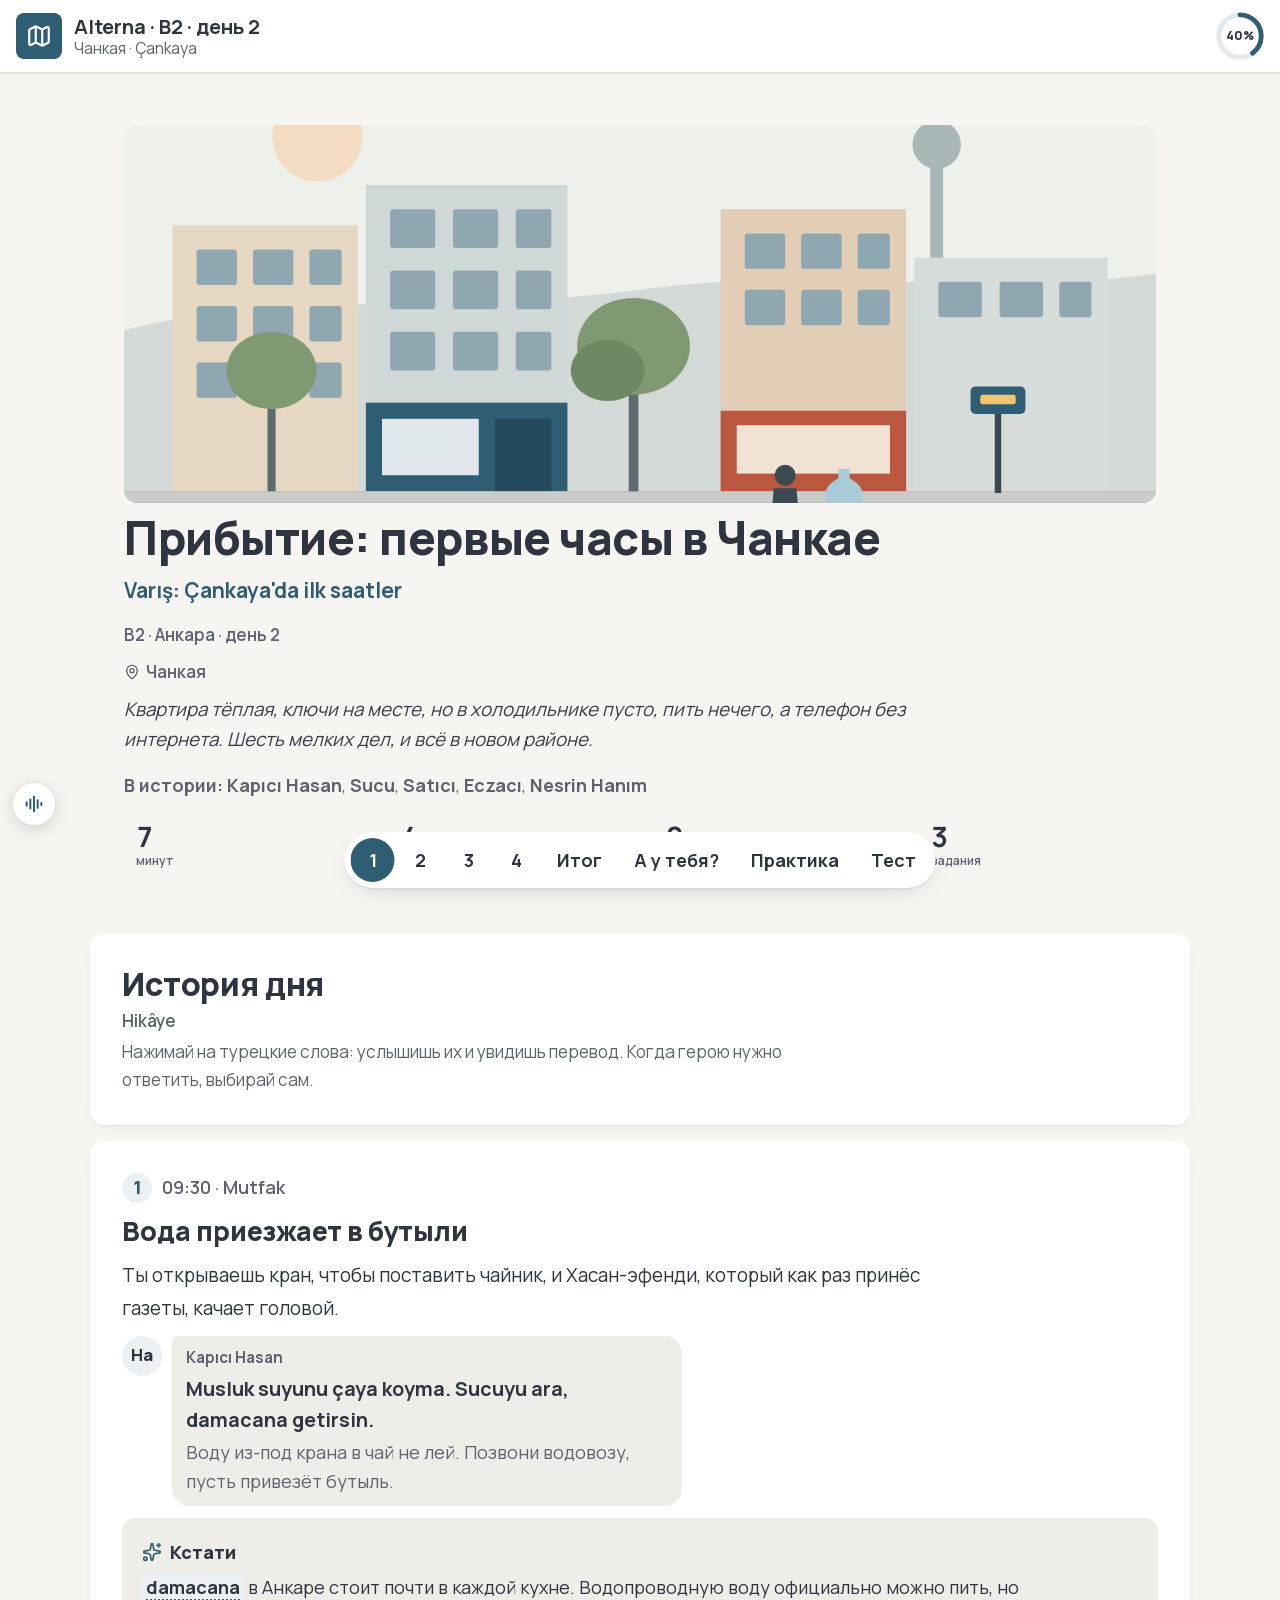
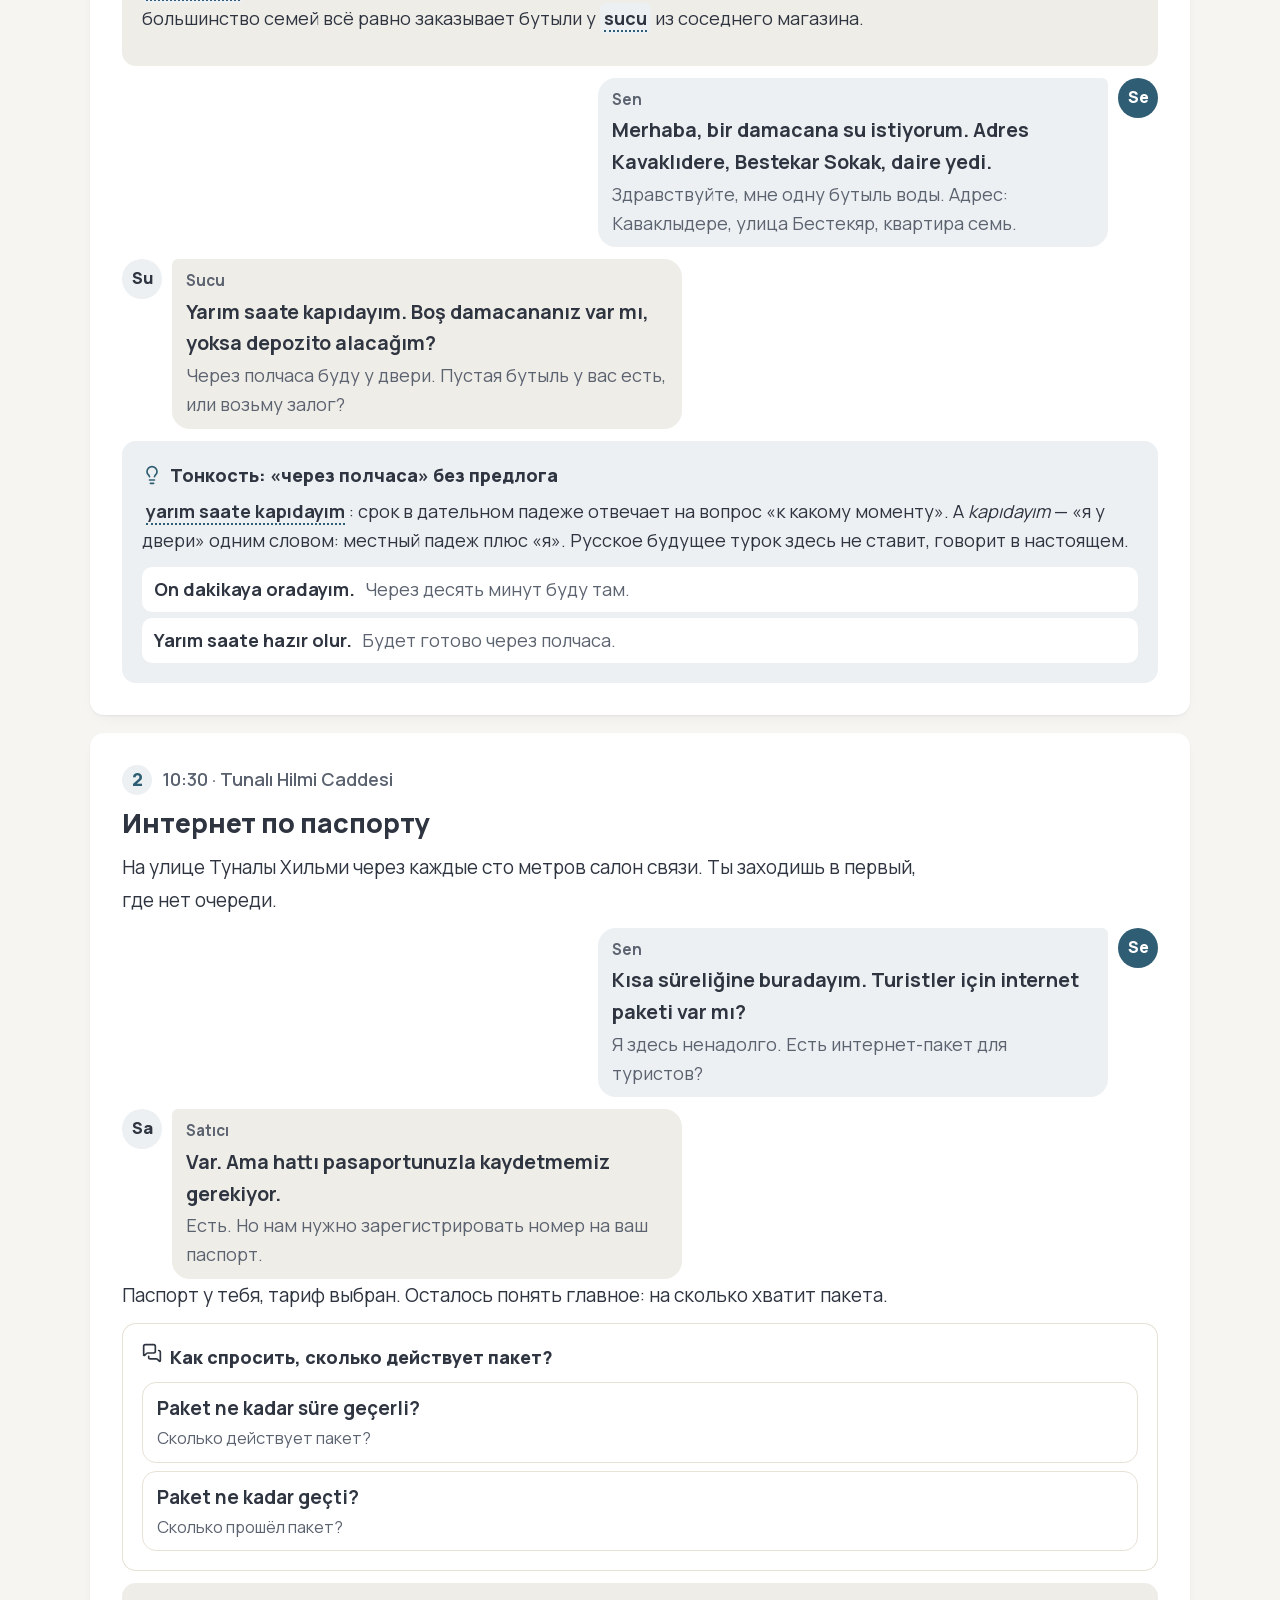
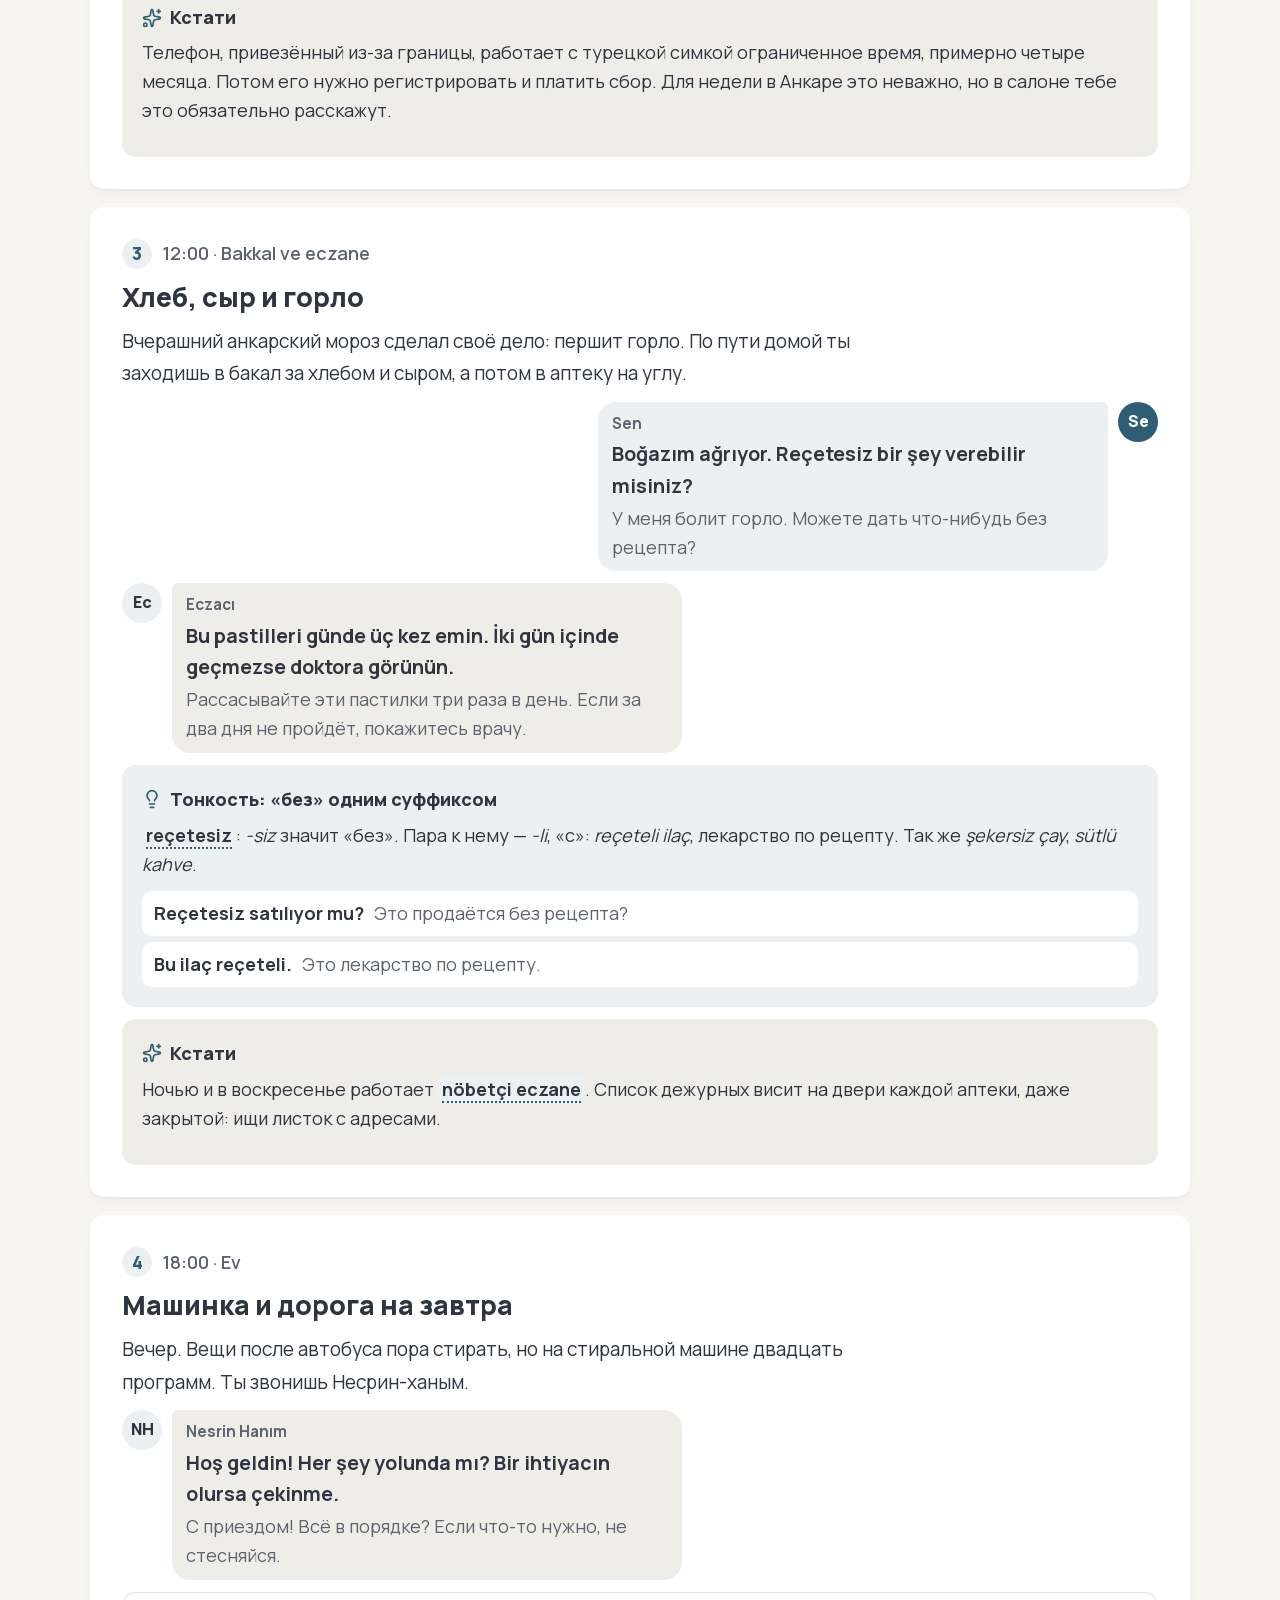
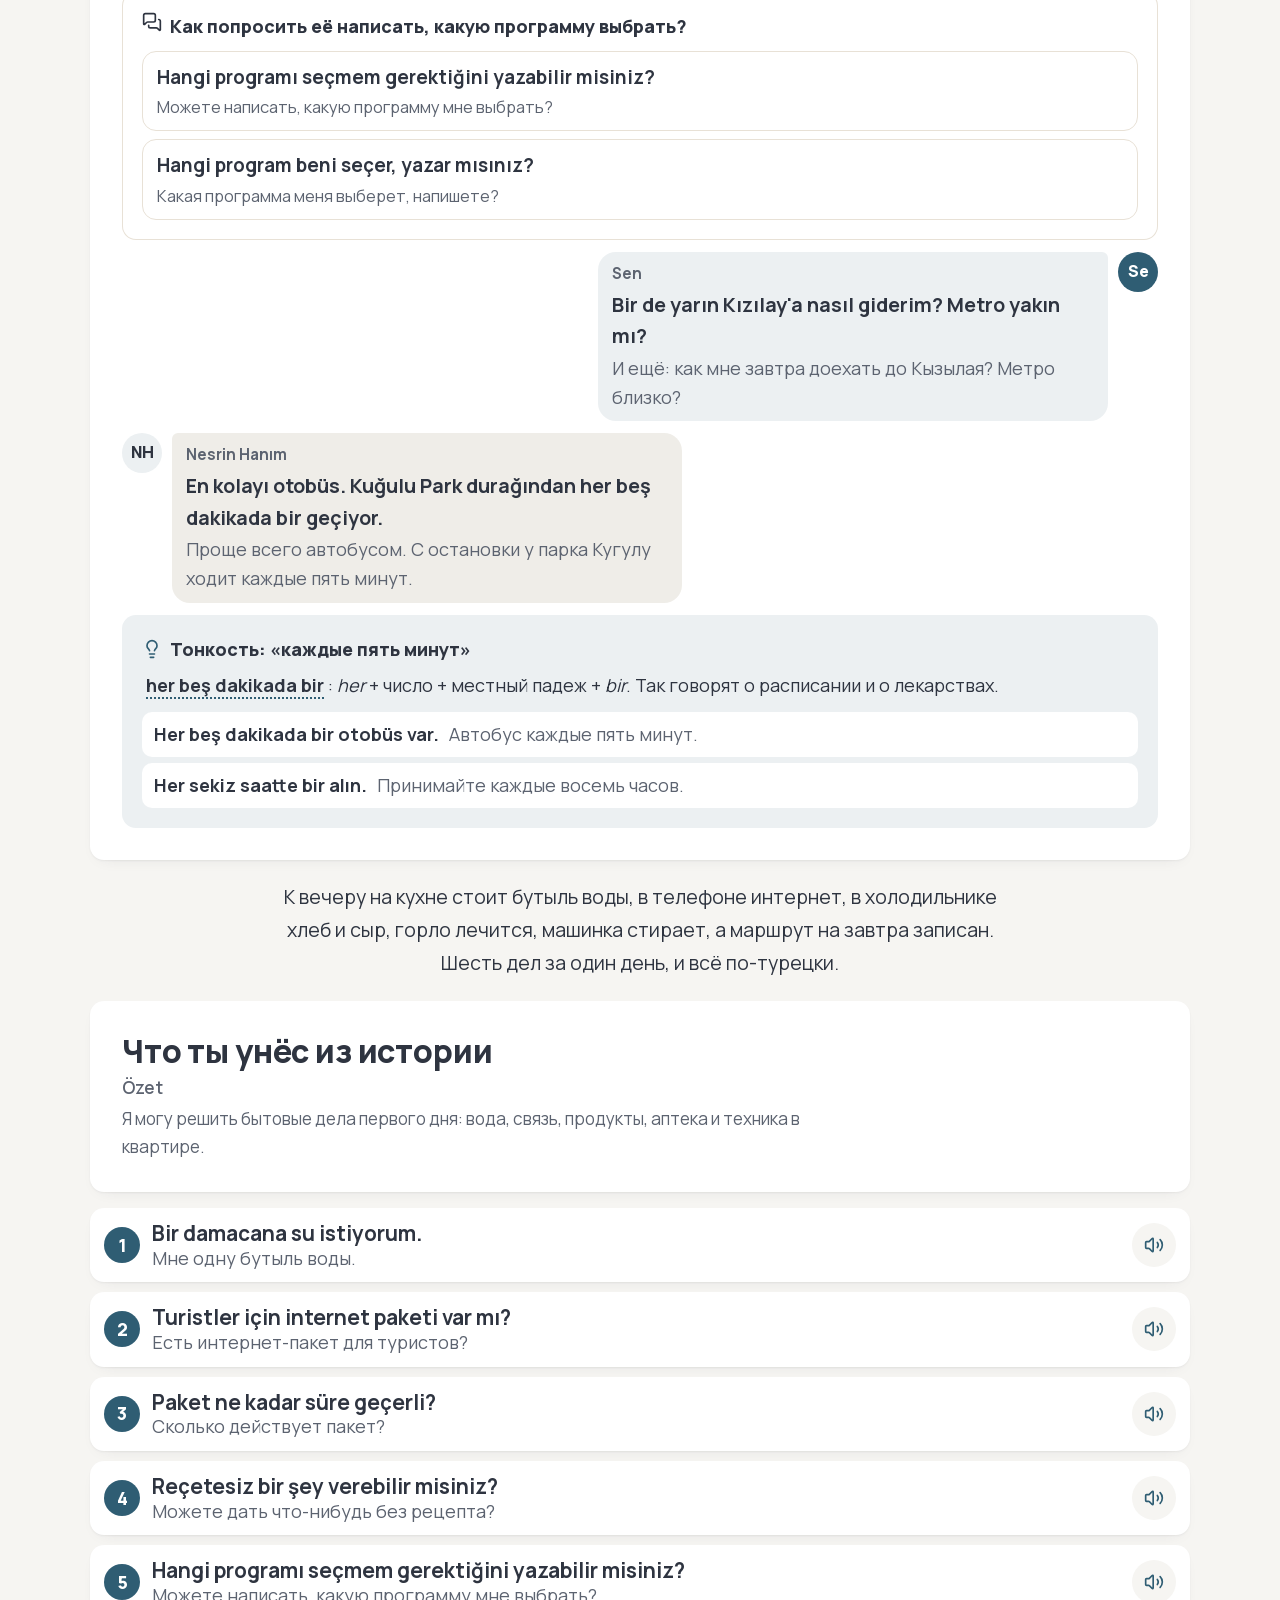
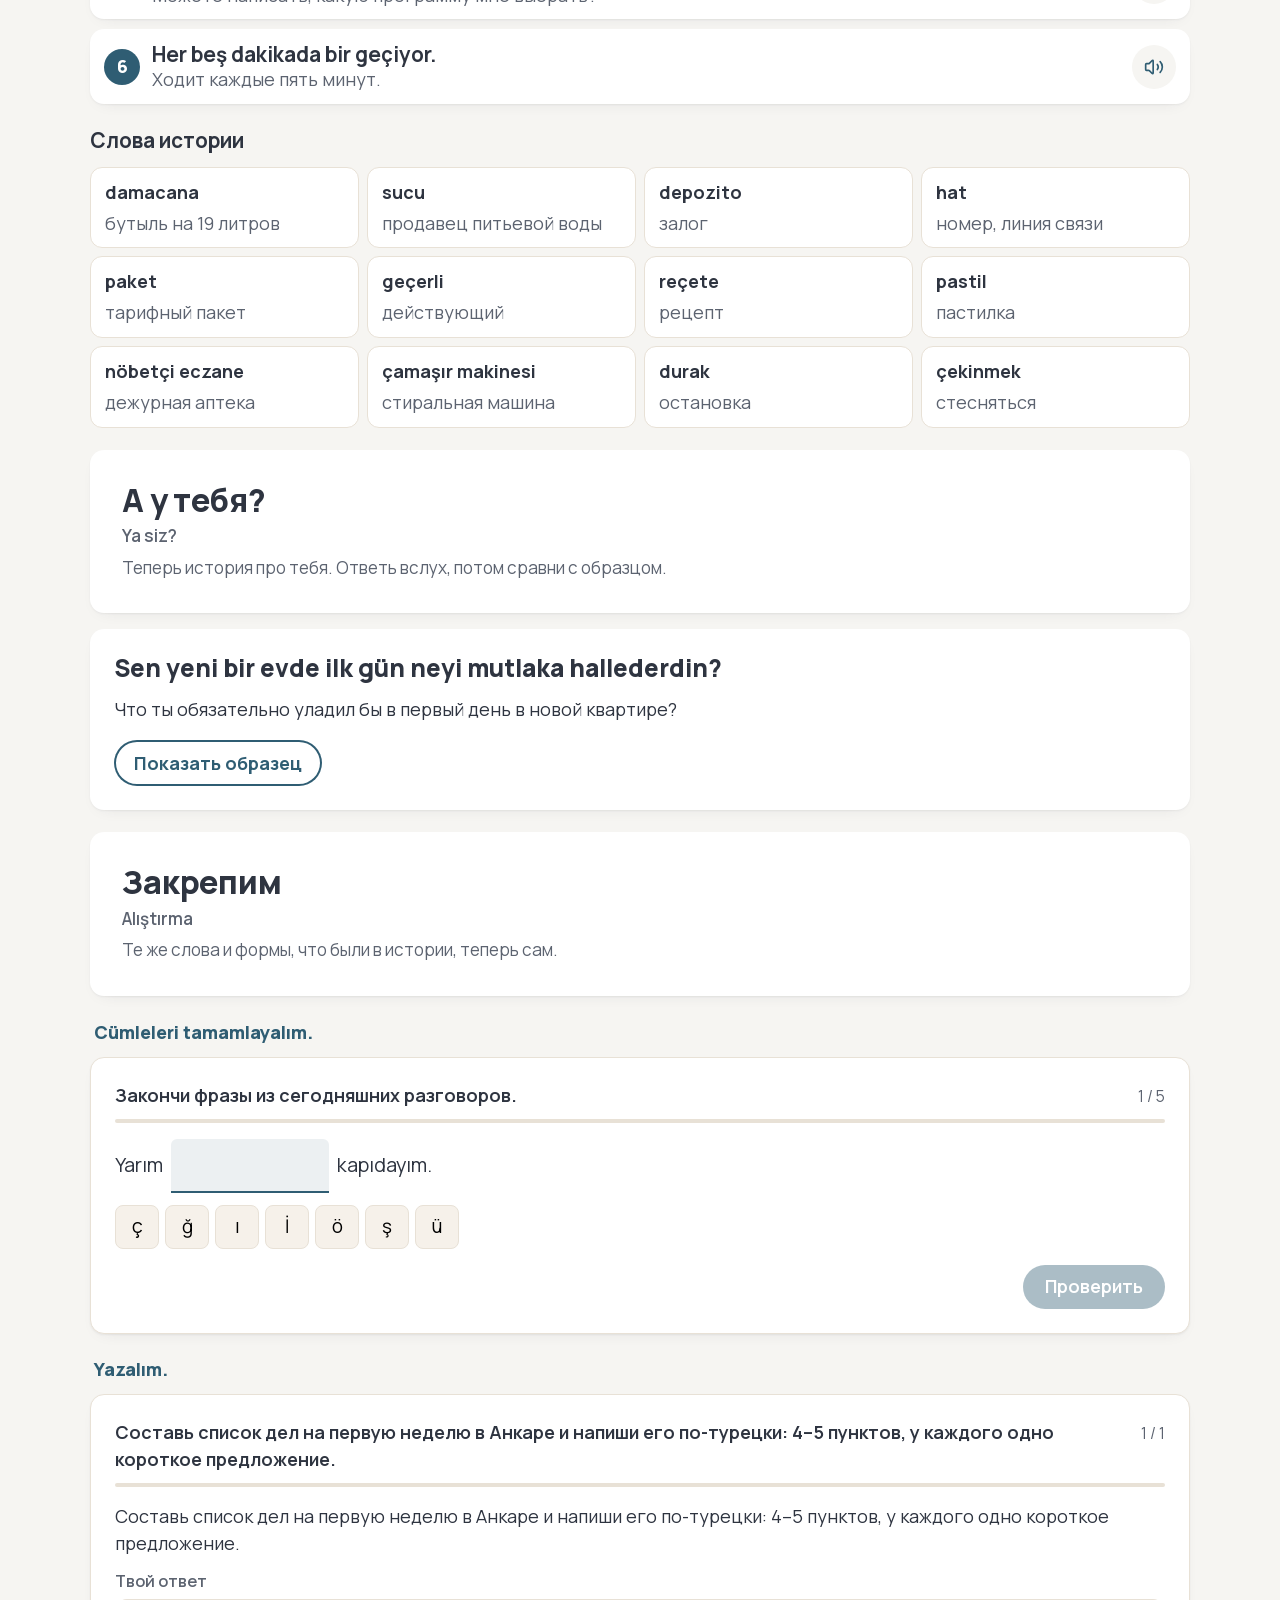
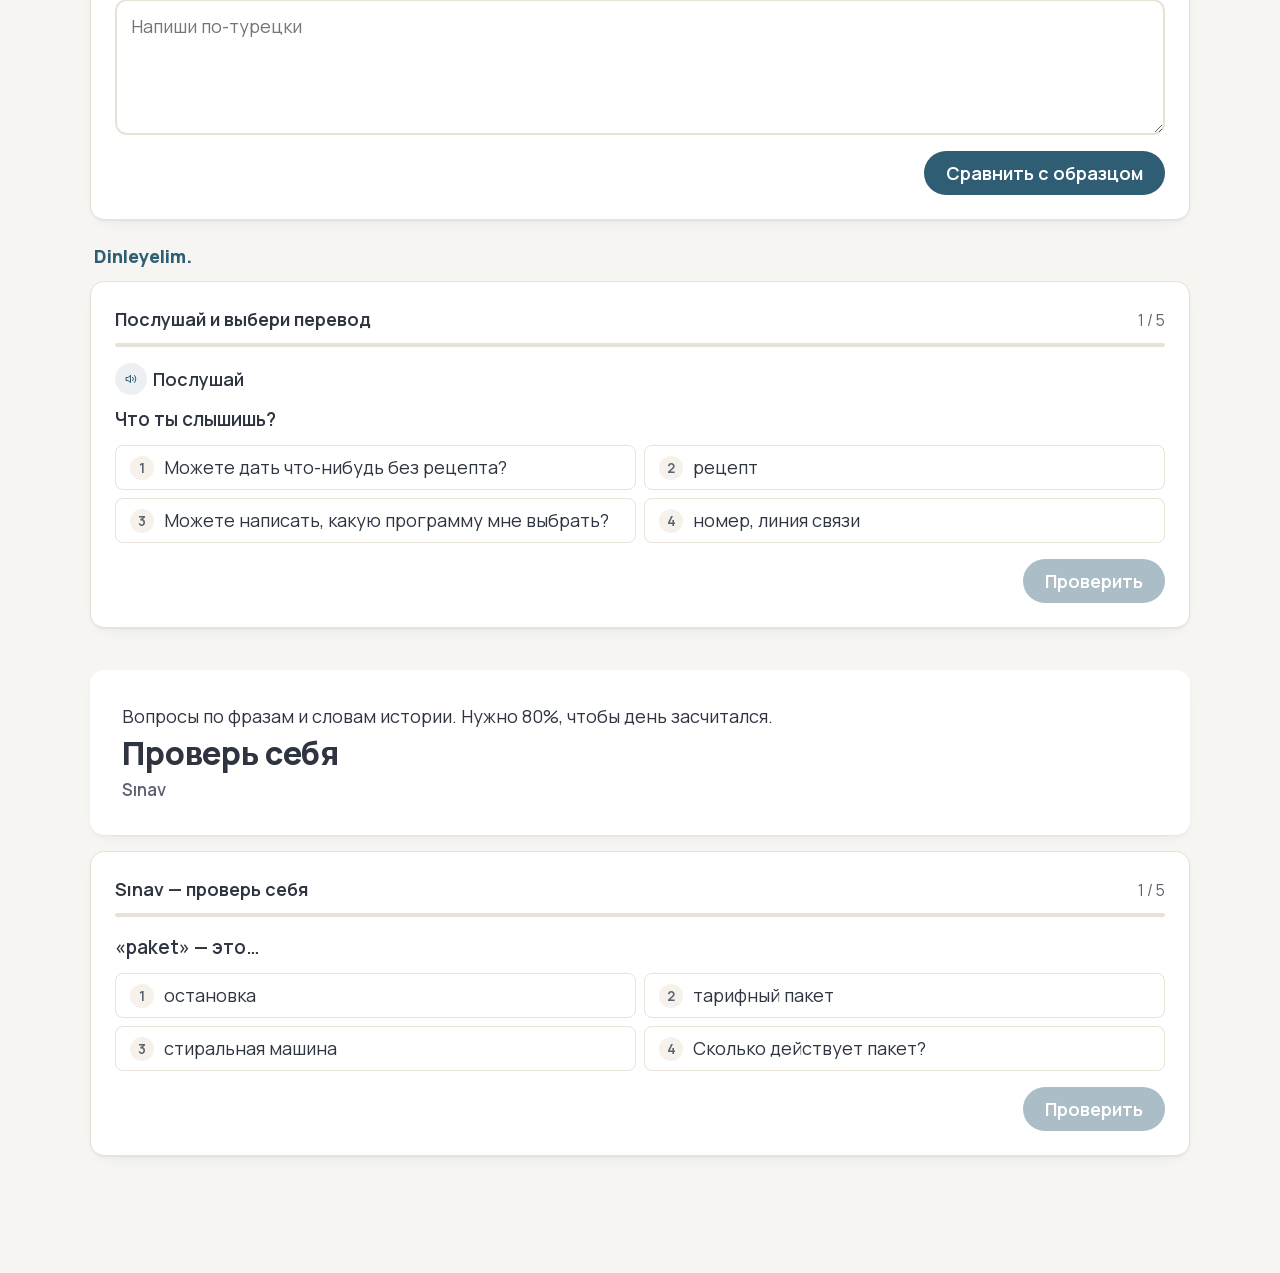
==== d.b2.02/index.html @ 9c56eee8 "Add alterna-b2-02-cankaya" ====
<!doctype html>
<html lang="ru">
<head>
<meta charset="utf-8">
<meta name="viewport" content="width=device-width, initial-scale=1, viewport-fit=cover">
<meta name="color-scheme" content="light">
<meta name="alterna:topic" content="d.b2.02">
<meta name="alterna:version" content="1">
<meta name="alterna:lesson" content="1">
<meta name="alterna:kind" content="day">
<title>День 2. Прибытие: первые часы в Чанкае</title>
<link rel="stylesheet" href="../kit/v1/kit.css">
<link rel="stylesheet" href="../kit/v1/lexicon.css">
<link rel="stylesheet" href="../kit/v1/day.css">
<link rel="stylesheet" href="../kit/v1/story.css">
<link rel="stylesheet" href="../kit/v1/lexicon-fonts.css">
<link rel="stylesheet" href="media/design.css">
</head>
<body class="lx dy st" data-city="ankara" data-lessons="1" data-design="b2-cankaya">
<!-- Собрано tools/build.mjs из src/days/d.b2.02.json. Руками не править. -->
<header class="lx-app">
  <span class="lx-app__logo"><span class="lx-app__ico"><svg aria-hidden="true" xmlns="http://www.w3.org/2000/svg" viewBox="0 0 24 24" fill="none" stroke="currentColor" stroke-width="2" stroke-linecap="round" stroke-linejoin="round" > <path d="M14.106 5.553a2 2 0 0 0 1.788 0l3.659-1.83A1 1 0 0 1 21 4.619v12.764a1 1 0 0 1-.553.894l-4.553 2.277a2 2 0 0 1-1.788 0l-4.212-2.106a2 2 0 0 0-1.788 0l-3.659 1.83A1 1 0 0 1 3 19.381V6.618a1 1 0 0 1 .553-.894l4.553-2.277a2 2 0 0 1 1.788 0z" /> <path d="M15 5.764v15" /> <path d="M9 3.236v15" /> </svg></span></span>
  <div class="lx-app__t"><b>Alterna · B2 · день 2</b><small>Чанкая · <span lang="tr">Çankaya</span></small></div>
  
  <div class="lx-app__prog" title="Пройдено разделов урока"><svg class="lx-ring lx-app__ring" viewBox="0 0 36 36" aria-hidden="true"><circle class="lx-ring__bg" cx="18" cy="18" r="15.9155"/><circle class="lx-ring__fg" cx="18" cy="18" r="15.9155" pathLength="100" stroke-dasharray="0 100"/><text x="18" y="21" text-anchor="middle">0%</text></svg></div>
</header>
<main>
  <section data-section="intro" data-words="36" class="lx-hero">
      <div class="lx-scene" aria-hidden="true" data-ui><svg viewBox="0 0 1280 720" preserveAspectRatio="xMidYMid slice" width="100%" height="100%" focusable="false" xmlns="http://www.w3.org/2000/svg">
  <rect width="1280" height="720" fill="#eef0ec"/>
  <circle cx="240" cy="140" r="56" fill="#f3dcc2"/>
  <path d="M0 380 C200 330 420 360 640 330 C860 300 1060 340 1280 310 V720 H0Z" fill="#d3d9d6"/>
  <g fill="#a9b6b6">
    <rect x="1000" y="150" width="16" height="200"/>
    <circle cx="1008" cy="150" r="30"/>
    <rect x="1004" y="100" width="8" height="24"/>
  </g>
  <g>
    <rect x="60" y="250" width="230" height="330" fill="#e6d7c3"/>
    <rect x="300" y="200" width="250" height="380" fill="#cfd8d6"/>
    <rect x="740" y="230" width="230" height="350" fill="#e2cdb6"/>
    <rect x="980" y="290" width="240" height="290" fill="#d6dcd9"/>
  </g>
  <g fill="#8fa7b0">
    <rect x="90" y="280" width="50" height="44" rx="4"/><rect x="160" y="280" width="50" height="44" rx="4"/><rect x="230" y="280" width="40" height="44" rx="4"/>
    <rect x="90" y="350" width="50" height="44" rx="4"/><rect x="160" y="350" width="50" height="44" rx="4"/><rect x="230" y="350" width="40" height="44" rx="4"/>
    <rect x="90" y="420" width="50" height="44" rx="4"/><rect x="160" y="420" width="50" height="44" rx="4"/><rect x="230" y="420" width="40" height="44" rx="4"/>
    <rect x="330" y="230" width="56" height="48" rx="4"/><rect x="408" y="230" width="56" height="48" rx="4"/><rect x="486" y="230" width="44" height="48" rx="4"/>
    <rect x="330" y="306" width="56" height="48" rx="4"/><rect x="408" y="306" width="56" height="48" rx="4"/><rect x="486" y="306" width="44" height="48" rx="4"/>
    <rect x="330" y="382" width="56" height="48" rx="4"/><rect x="408" y="382" width="56" height="48" rx="4"/><rect x="486" y="382" width="44" height="48" rx="4"/>
    <rect x="770" y="260" width="50" height="44" rx="4"/><rect x="840" y="260" width="50" height="44" rx="4"/><rect x="910" y="260" width="40" height="44" rx="4"/>
    <rect x="770" y="330" width="50" height="44" rx="4"/><rect x="840" y="330" width="50" height="44" rx="4"/><rect x="910" y="330" width="40" height="44" rx="4"/>
    <rect x="1010" y="320" width="54" height="44" rx="4"/><rect x="1086" y="320" width="54" height="44" rx="4"/><rect x="1160" y="320" width="40" height="44" rx="4"/>
  </g>
  <rect x="300" y="470" width="250" height="110" fill="#2f5d73"/>
  <rect x="320" y="490" width="120" height="70" fill="#dfe7ea"/>
  <rect x="460" y="490" width="70" height="90" fill="#24495a"/>
  <rect x="740" y="480" width="230" height="100" fill="#b9573f"/>
  <rect x="760" y="498" width="190" height="60" fill="#f1e3d3"/>
  <rect x="0" y="580" width="1280" height="140" fill="#9aa19e"/>
  <rect x="0" y="580" width="1280" height="14" fill="#c9ccc8"/>
  <g>
    <rect x="626" y="420" width="12" height="160" fill="#5d6b70"/>
    <ellipse cx="632" cy="400" rx="70" ry="60" fill="#7f9a72"/>
    <ellipse cx="600" cy="430" rx="46" ry="38" fill="#6d8963"/>
    <rect x="178" y="450" width="10" height="130" fill="#5d6b70"/>
    <ellipse cx="183" cy="430" rx="56" ry="48" fill="#7f9a72"/>
  </g>
  <g>
    <rect x="1080" y="470" width="8" height="112" fill="#3b474c"/>
    <rect x="1050" y="450" width="68" height="34" rx="6" fill="#2f5d73"/>
    <rect x="1062" y="460" width="44" height="12" rx="3" fill="#f2c46b"/>
  </g>
  <g>
    <path d="M870 640 h46 v-56 c0-10 -8-16 -16-20 v-12 h-14 v12 c-8 4 -16 10 -16 20z" fill="#a9cbd8"/>
    <rect x="878" y="604" width="30" height="14" fill="#2f5d73"/>
    <circle cx="820" cy="560" r="13" fill="#3a4a50"/><path d="M806 576 h28 l6 64 h-40z" fill="#3a4a50"/>
  </g>
</svg></div>
      <p class="lx-tag">B2 · Анкара · день 2</p>
      <h1>Прибытие: первые часы в Чанкае</h1>
      <p class="lx-hero__tr" lang="tr">Varış: Çankaya'da ilk saatler</p>
      <p class="lx-hero__meta"><span class="lx-hero__pin"><svg aria-hidden="true" xmlns="http://www.w3.org/2000/svg" viewBox="0 0 24 24" fill="none" stroke="currentColor" stroke-width="2" stroke-linecap="round" stroke-linejoin="round" > <path d="M20 10c0 4.993-5.539 10.193-7.399 11.799a1 1 0 0 1-1.202 0C9.539 20.193 4 14.993 4 10a8 8 0 0 1 16 0" /> <circle cx="12" cy="10" r="3" /> </svg></span><span>Чанкая</span></p>
      <p class="lx-hero__intro st-hook">Квартира тёплая, ключи на месте, но в холодильнике пусто, пить нечего, а телефон без интернета. Шесть мелких дел, и всё в новом районе.</p>
      <p class="st-cast"><span>В истории:</span> <b lang="tr">Kapıcı Hasan</b>, <b lang="tr">Sucu</b>, <b lang="tr">Satıcı</b>, <b lang="tr">Eczacı</b>, <b lang="tr">Nesrin Hanım</b></p>
      <ul class="lx-stats" data-ui>
        <li><b>7</b><span>минут</span></li><li><b>4</b><span>главы</span></li><li><b>2</b><span>выбора</span></li><li><b>3</b><span>задания</span></li>
      </ul>
  </section>

  <nav class="st-toc" data-scrollbar aria-label="Разделы урока">
    <ol class="st-toc__l">
      <li><a href="#ch-1" data-toc="ch-1" aria-label="Глава 1: Вода приезжает в бутыли">1</a></li><li><a href="#ch-2" data-toc="ch-2" aria-label="Глава 2: Интернет по паспорту">2</a></li><li><a href="#ch-3" data-toc="ch-3" aria-label="Глава 3: Хлеб, сыр и горло">3</a></li><li><a href="#ch-4" data-toc="ch-4" aria-label="Глава 4: Машинка и дорога на завтра">4</a></li>
      <li><a href="#p-ozet" data-toc="p-ozet">Итог</a></li><li><a href="#p-yasiz" data-toc="p-yasiz">А у тебя?</a></li><li><a href="#p-practice" data-toc="p-practice">Практика</a></li><li><a href="#p-check" data-toc="p-check">Тест</a></li>
    </ol>
    <span class="st-toc__bar" aria-hidden="true"></span>
  </nav>

  <section data-section="hikaye" data-words="341" id="p-hikaye" class="st-sec">
      <div class="lx-ph st-head">
        <p class="lx-kicker"><span class="lx-kicker__ico"><svg aria-hidden="true" xmlns="http://www.w3.org/2000/svg" viewBox="0 0 24 24" fill="none" stroke="currentColor" stroke-width="2" stroke-linecap="round" stroke-linejoin="round" > <path d="M12 5v16" /> <path d="M16 13h2" /> <path d="M16 9h2" /> <path d="M20.001 19A2 2 0 0022 17V5a2 2 0 00-1.999-2L16 3.002A5 5 0 0012 5a5 5 0 00-4-2H4a2 2 0 00-2 2v12a2 2 0 001.999 2H8a5 5 0 014 2 5 5 0 014-2z" /> <path d="M6 13h2" /> <path d="M6 9h2" /> </svg></span><span lang="tr">Hikâye</span></p>
        <h2>История дня</h2>
        <p class="lx-hint">Нажимай на турецкие слова: услышишь их и увидишь перевод. Когда герою нужно ответить, выбирай сам.</p>
      </div>
      <div class="st-chs">
      <article class="st-ch" id="ch-1" style="--i:0">
        <p class="st-ch__k"><span class="st-ch__n" data-ui>1</span><span class="st-ch__t">09:30 · Mutfak</span></p>
        <h3 class="st-ch__h">Вода приезжает в бутыли</h3>
        <p class="st-p">Ты открываешь кран, чтобы поставить чайник, и Хасан-эфенди, который как раз принёс газеты, качает головой.</p>
        <div class="st-b"><span class="st-b__ava" aria-hidden="true" data-ui>Ha</span><div class="st-b__body"><span class="st-b__who" lang="tr">Kapıcı Hasan</span><p class="st-b__tr" lang="tr" data-say="Musluk suyunu çaya koyma. Sucuyu ara, damacana getirsin.">Musluk suyunu çaya koyma. Sucuyu ara, damacana getirsin.</p><p class="st-b__ru">Воду из-под крана в чай не лей. Позвони водовозу, пусть привезёт бутыль.</p></div></div>
        <div class="st-quirk" role="note"><p class="st-quirk__h"><span class="st-quirk__ico"><svg aria-hidden="true" xmlns="http://www.w3.org/2000/svg" viewBox="0 0 24 24" fill="none" stroke="currentColor" stroke-width="2" stroke-linecap="round" stroke-linejoin="round" > <path d="M11.017 2.814a1 1 0 0 1 1.966 0l1.051 5.558a2 2 0 0 0 1.594 1.594l5.558 1.051a1 1 0 0 1 0 1.966l-5.558 1.051a2 2 0 0 0-1.594 1.594l-1.051 5.558a1 1 0 0 1-1.966 0l-1.051-5.558a2 2 0 0 0-1.594-1.594l-5.558-1.051a1 1 0 0 1 0-1.966l5.558-1.051a2 2 0 0 0 1.594-1.594z" /> <path d="M20 2v4" /> <path d="M22 4h-4" /> <circle cx="4" cy="20" r="2" /> </svg></span><span>Кстати</span></p><p><button type="button" class="st-w" data-say="damacana" aria-expanded="false"><span lang="tr">damacana</span><span class="st-w__ru">бутыль на 19 литров</span></button> в Анкаре стоит почти в каждой кухне. Водопроводную воду официально можно пить, но большинство семей всё равно заказывает бутыли у <button type="button" class="st-w" data-say="sucu" aria-expanded="false"><span lang="tr">sucu</span><span class="st-w__ru">продавец питьевой воды</span></button> из соседнего магазина.</p></div>
        <div class="st-b st-b--me"><span class="st-b__ava" aria-hidden="true" data-ui>Se</span><div class="st-b__body"><span class="st-b__who" lang="tr">Sen</span><p class="st-b__tr" lang="tr" data-say="Merhaba, bir damacana su istiyorum. Adres Kavaklıdere, Bestekar Sokak, daire yedi.">Merhaba, bir damacana su istiyorum. Adres Kavaklıdere, Bestekar Sokak, daire yedi.</p><p class="st-b__ru">Здравствуйте, мне одну бутыль воды. Адрес: Каваклыдере, улица Бестекяр, квартира семь.</p></div></div>
        <div class="st-b"><span class="st-b__ava" aria-hidden="true" data-ui>Su</span><div class="st-b__body"><span class="st-b__who" lang="tr">Sucu</span><p class="st-b__tr" lang="tr" data-say="Yarım saate kapıdayım. Boş damacananız var mı, yoksa depozito alacağım?">Yarım saate kapıdayım. Boş damacananız var mı, yoksa depozito alacağım?</p><p class="st-b__ru">Через полчаса буду у двери. Пустая бутыль у вас есть, или возьму залог?</p></div></div>
        <div class="st-note" role="note"><p class="st-note__h"><span class="st-note__ico"><svg aria-hidden="true" xmlns="http://www.w3.org/2000/svg" viewBox="0 0 24 24" fill="none" stroke="currentColor" stroke-width="2" stroke-linecap="round" stroke-linejoin="round" > <path d="M15 14c.2-1 .7-1.7 1.5-2.5 1-.9 1.5-2.2 1.5-3.5A6 6 0 0 0 6 8c0 1 .2 2.2 1.5 3.5.7.7 1.3 1.5 1.5 2.5" /> <path d="M9 18h6" /> <path d="M10 22h4" /> </svg></span><span>Тонкость: «через полчаса» без предлога</span></p><p><button type="button" class="st-w" data-say="yarım saate kapıdayım" aria-expanded="false"><span lang="tr">yarım saate kapıdayım</span><span class="st-w__ru">через полчаса буду у двери</span></button>: срок в дательном падеже отвечает на вопрос «к какому моменту». А <em>kapıdayım</em> — «я у двери» одним словом: местный падеж плюс «я». Русское будущее турок здесь не ставит, говорит в настоящем.</p><ul class="st-note__ex"><li><b lang="tr" data-say="On dakikaya oradayım.">On dakikaya oradayım.</b><span>Через десять минут буду там.</span></li><li><b lang="tr" data-say="Yarım saate hazır olur.">Yarım saate hazır olur.</b><span>Будет готово через полчаса.</span></li></ul></div>
      </article>
      <article class="st-ch" id="ch-2" style="--i:1">
        <p class="st-ch__k"><span class="st-ch__n" data-ui>2</span><span class="st-ch__t">10:30 · Tunalı Hilmi Caddesi</span></p>
        <h3 class="st-ch__h">Интернет по паспорту</h3>
        <p class="st-p">На улице Туналы Хильми через каждые сто метров салон связи. Ты заходишь в первый, где нет очереди.</p>
        <div class="st-b st-b--me"><span class="st-b__ava" aria-hidden="true" data-ui>Se</span><div class="st-b__body"><span class="st-b__who" lang="tr">Sen</span><p class="st-b__tr" lang="tr" data-say="Kısa süreliğine buradayım. Turistler için internet paketi var mı?">Kısa süreliğine buradayım. Turistler için internet paketi var mı?</p><p class="st-b__ru">Я здесь ненадолго. Есть интернет-пакет для туристов?</p></div></div>
        <div class="st-b"><span class="st-b__ava" aria-hidden="true" data-ui>Sa</span><div class="st-b__body"><span class="st-b__who" lang="tr">Satıcı</span><p class="st-b__tr" lang="tr" data-say="Var. Ama hattı pasaportunuzla kaydetmemiz gerekiyor.">Var. Ama hattı pasaportunuzla kaydetmemiz gerekiyor.</p><p class="st-b__ru">Есть. Но нам нужно зарегистрировать номер на ваш паспорт.</p></div></div>
        <p class="st-p">Паспорт у тебя, тариф выбран. Осталось понять главное: на сколько хватит пакета.</p>
        <div class="st-choice" data-choice="ch2-5">
          <p class="st-choice__q"><span class="st-choice__ico"><svg aria-hidden="true" xmlns="http://www.w3.org/2000/svg" viewBox="0 0 24 24" fill="none" stroke="currentColor" stroke-width="2" stroke-linecap="round" stroke-linejoin="round" > <path d="M16 10a2 2 0 0 1-2 2H6.828a2 2 0 0 0-1.414.586l-2.202 2.202A.71.71 0 0 1 2 14.286V4a2 2 0 0 1 2-2h10a2 2 0 0 1 2 2z" /> <path d="M20 9a2 2 0 0 1 2 2v10.286a.71.71 0 0 1-1.212.502l-2.202-2.202A2 2 0 0 0 17.172 19H10a2 2 0 0 1-2-2v-1" /> </svg></span><span>Как спросить, сколько действует пакет?</span></p>
          <div class="st-choice__opts" data-ui><button type="button" class="st-opt" data-ok="true" data-then="«Otuz gün, yirmi gigabayt». Тридцать дней, двадцать гигабайт. «Geçerli» — «действующий»: так говорят о пакетах, билетах и визах." data-say="Paket ne kadar süre geçerli?"><b lang="tr">Paket ne kadar süre geçerli?</b><span>Сколько действует пакет?</span></button><button type="button" class="st-opt" data-ok="false" data-then="Продавец не понимает: пакет никуда не ходил. «Geçmek» — «проходить», а срок действия — «geçerli olmak»: «ne kadar süre geçerli?»" data-say="Paket ne kadar geçti?"><b lang="tr">Paket ne kadar geçti?</b><span>Сколько прошёл пакет?</span></button></div>
          <p class="st-choice__then" aria-live="polite" hidden></p>
        </div>
        <div class="st-quirk" role="note"><p class="st-quirk__h"><span class="st-quirk__ico"><svg aria-hidden="true" xmlns="http://www.w3.org/2000/svg" viewBox="0 0 24 24" fill="none" stroke="currentColor" stroke-width="2" stroke-linecap="round" stroke-linejoin="round" > <path d="M11.017 2.814a1 1 0 0 1 1.966 0l1.051 5.558a2 2 0 0 0 1.594 1.594l5.558 1.051a1 1 0 0 1 0 1.966l-5.558 1.051a2 2 0 0 0-1.594 1.594l-1.051 5.558a1 1 0 0 1-1.966 0l-1.051-5.558a2 2 0 0 0-1.594-1.594l-5.558-1.051a1 1 0 0 1 0-1.966l5.558-1.051a2 2 0 0 0 1.594-1.594z" /> <path d="M20 2v4" /> <path d="M22 4h-4" /> <circle cx="4" cy="20" r="2" /> </svg></span><span>Кстати</span></p><p>Телефон, привезённый из-за границы, работает с турецкой симкой ограниченное время, примерно четыре месяца. Потом его нужно регистрировать и платить сбор. Для недели в Анкаре это неважно, но в салоне тебе это обязательно расскажут.</p></div>
      </article>
      <article class="st-ch" id="ch-3" style="--i:2">
        <p class="st-ch__k"><span class="st-ch__n" data-ui>3</span><span class="st-ch__t">12:00 · Bakkal ve eczane</span></p>
        <h3 class="st-ch__h">Хлеб, сыр и горло</h3>
        <p class="st-p">Вчерашний анкарский мороз сделал своё дело: першит горло. По пути домой ты заходишь в бакал за хлебом и сыром, а потом в аптеку на углу.</p>
        <div class="st-b st-b--me"><span class="st-b__ava" aria-hidden="true" data-ui>Se</span><div class="st-b__body"><span class="st-b__who" lang="tr">Sen</span><p class="st-b__tr" lang="tr" data-say="Boğazım ağrıyor. Reçetesiz bir şey verebilir misiniz?">Boğazım ağrıyor. Reçetesiz bir şey verebilir misiniz?</p><p class="st-b__ru">У меня болит горло. Можете дать что-нибудь без рецепта?</p></div></div>
        <div class="st-b"><span class="st-b__ava" aria-hidden="true" data-ui>Ec</span><div class="st-b__body"><span class="st-b__who" lang="tr">Eczacı</span><p class="st-b__tr" lang="tr" data-say="Bu pastilleri günde üç kez emin. İki gün içinde geçmezse doktora görünün.">Bu pastilleri günde üç kez emin. İki gün içinde geçmezse doktora görünün.</p><p class="st-b__ru">Рассасывайте эти пастилки три раза в день. Если за два дня не пройдёт, покажитесь врачу.</p></div></div>
        <div class="st-note" role="note"><p class="st-note__h"><span class="st-note__ico"><svg aria-hidden="true" xmlns="http://www.w3.org/2000/svg" viewBox="0 0 24 24" fill="none" stroke="currentColor" stroke-width="2" stroke-linecap="round" stroke-linejoin="round" > <path d="M15 14c.2-1 .7-1.7 1.5-2.5 1-.9 1.5-2.2 1.5-3.5A6 6 0 0 0 6 8c0 1 .2 2.2 1.5 3.5.7.7 1.3 1.5 1.5 2.5" /> <path d="M9 18h6" /> <path d="M10 22h4" /> </svg></span><span>Тонкость: «без» одним суффиксом</span></p><p><button type="button" class="st-w" data-say="reçetesiz" aria-expanded="false"><span lang="tr">reçetesiz</span><span class="st-w__ru">без рецепта</span></button>: <em>-siz</em> значит «без». Пара к нему — <em>-li</em>, «с»: <em>reçeteli ilaç</em>, лекарство по рецепту. Так же <em>şekersiz çay</em>, <em>sütlü kahve</em>.</p><ul class="st-note__ex"><li><b lang="tr" data-say="Reçetesiz satılıyor mu?">Reçetesiz satılıyor mu?</b><span>Это продаётся без рецепта?</span></li><li><b lang="tr" data-say="Bu ilaç reçeteli.">Bu ilaç reçeteli.</b><span>Это лекарство по рецепту.</span></li></ul></div>
        <div class="st-quirk" role="note"><p class="st-quirk__h"><span class="st-quirk__ico"><svg aria-hidden="true" xmlns="http://www.w3.org/2000/svg" viewBox="0 0 24 24" fill="none" stroke="currentColor" stroke-width="2" stroke-linecap="round" stroke-linejoin="round" > <path d="M11.017 2.814a1 1 0 0 1 1.966 0l1.051 5.558a2 2 0 0 0 1.594 1.594l5.558 1.051a1 1 0 0 1 0 1.966l-5.558 1.051a2 2 0 0 0-1.594 1.594l-1.051 5.558a1 1 0 0 1-1.966 0l-1.051-5.558a2 2 0 0 0-1.594-1.594l-5.558-1.051a1 1 0 0 1 0-1.966l5.558-1.051a2 2 0 0 0 1.594-1.594z" /> <path d="M20 2v4" /> <path d="M22 4h-4" /> <circle cx="4" cy="20" r="2" /> </svg></span><span>Кстати</span></p><p>Ночью и в воскресенье работает <button type="button" class="st-w" data-say="nöbetçi eczane" aria-expanded="false"><span lang="tr">nöbetçi eczane</span><span class="st-w__ru">дежурная аптека</span></button>. Список дежурных висит на двери каждой аптеки, даже закрытой: ищи листок с адресами.</p></div>
      </article>
      <article class="st-ch" id="ch-4" style="--i:3">
        <p class="st-ch__k"><span class="st-ch__n" data-ui>4</span><span class="st-ch__t">18:00 · Ev</span></p>
        <h3 class="st-ch__h">Машинка и дорога на завтра</h3>
        <p class="st-p">Вечер. Вещи после автобуса пора стирать, но на стиральной машине двадцать программ. Ты звонишь Несрин-ханым.</p>
        <div class="st-b"><span class="st-b__ava" aria-hidden="true" data-ui>NH</span><div class="st-b__body"><span class="st-b__who" lang="tr">Nesrin Hanım</span><p class="st-b__tr" lang="tr" data-say="Hoş geldin! Her şey yolunda mı? Bir ihtiyacın olursa çekinme.">Hoş geldin! Her şey yolunda mı? Bir ihtiyacın olursa çekinme.</p><p class="st-b__ru">С приездом! Всё в порядке? Если что-то нужно, не стесняйся.</p></div></div>
        <div class="st-choice" data-choice="ch4-3">
          <p class="st-choice__q"><span class="st-choice__ico"><svg aria-hidden="true" xmlns="http://www.w3.org/2000/svg" viewBox="0 0 24 24" fill="none" stroke="currentColor" stroke-width="2" stroke-linecap="round" stroke-linejoin="round" > <path d="M16 10a2 2 0 0 1-2 2H6.828a2 2 0 0 0-1.414.586l-2.202 2.202A.71.71 0 0 1 2 14.286V4a2 2 0 0 1 2-2h10a2 2 0 0 1 2 2z" /> <path d="M20 9a2 2 0 0 1 2 2v10.286a.71.71 0 0 1-1.212.502l-2.202-2.202A2 2 0 0 0 17.172 19H10a2 2 0 0 1-2-2v-1" /> </svg></span><span>Как попросить её написать, какую программу выбрать?</span></p>
          <div class="st-choice__opts" data-ui><button type="button" class="st-opt" data-ok="true" data-then="«Tabii, hemen yazıyorum». Через минуту приходит фото с кружком на программе «Karışık 40°». Вопрос «что выбрать?» стал частью просьбы." data-say="Hangi programı seçmem gerektiğini yazabilir misiniz?"><b lang="tr">Hangi programı seçmem gerektiğini yazabilir misiniz?</b><span>Можете написать, какую программу мне выбрать?</span></button><button type="button" class="st-opt" data-ok="false" data-then="Несрин-ханым смеётся: программы никого не выбирают. Выбираешь ты: «hangi programı seçmem gerektiğini»." data-say="Hangi program beni seçer, yazar mısınız?"><b lang="tr">Hangi program beni seçer, yazar mısınız?</b><span>Какая программа меня выберет, напишете?</span></button></div>
          <p class="st-choice__then" aria-live="polite" hidden></p>
        </div>
        <div class="st-b st-b--me"><span class="st-b__ava" aria-hidden="true" data-ui>Se</span><div class="st-b__body"><span class="st-b__who" lang="tr">Sen</span><p class="st-b__tr" lang="tr" data-say="Bir de yarın Kızılay'a nasıl giderim? Metro yakın mı?">Bir de yarın Kızılay'a nasıl giderim? Metro yakın mı?</p><p class="st-b__ru">И ещё: как мне завтра доехать до Кызылая? Метро близко?</p></div></div>
        <div class="st-b"><span class="st-b__ava" aria-hidden="true" data-ui>NH</span><div class="st-b__body"><span class="st-b__who" lang="tr">Nesrin Hanım</span><p class="st-b__tr" lang="tr" data-say="En kolayı otobüs. Kuğulu Park durağından her beş dakikada bir geçiyor.">En kolayı otobüs. Kuğulu Park durağından her beş dakikada bir geçiyor.</p><p class="st-b__ru">Проще всего автобусом. С остановки у парка Кугулу ходит каждые пять минут.</p></div></div>
        <div class="st-note" role="note"><p class="st-note__h"><span class="st-note__ico"><svg aria-hidden="true" xmlns="http://www.w3.org/2000/svg" viewBox="0 0 24 24" fill="none" stroke="currentColor" stroke-width="2" stroke-linecap="round" stroke-linejoin="round" > <path d="M15 14c.2-1 .7-1.7 1.5-2.5 1-.9 1.5-2.2 1.5-3.5A6 6 0 0 0 6 8c0 1 .2 2.2 1.5 3.5.7.7 1.3 1.5 1.5 2.5" /> <path d="M9 18h6" /> <path d="M10 22h4" /> </svg></span><span>Тонкость: «каждые пять минут»</span></p><p><button type="button" class="st-w" data-say="her beş dakikada bir" aria-expanded="false"><span lang="tr">her beş dakikada bir</span><span class="st-w__ru">каждые пять минут</span></button>: <em>her</em> + число + местный падеж + <em>bir</em>. Так говорят о расписании и о лекарствах.</p><ul class="st-note__ex"><li><b lang="tr" data-say="Her beş dakikada bir otobüs var.">Her beş dakikada bir otobüs var.</b><span>Автобус каждые пять минут.</span></li><li><b lang="tr" data-say="Her sekiz saatte bir alın.">Her sekiz saatte bir alın.</b><span>Принимайте каждые восемь часов.</span></li></ul></div>
      </article>
      </div>
      <p class="st-end">К вечеру на кухне стоит бутыль воды, в телефоне интернет, в холодильнике хлеб и сыр, горло лечится, машинка стирает, а маршрут на завтра записан. Шесть дел за один день, и всё по-турецки.</p>
  </section>

  <section data-section="ozet" data-words="93" id="p-ozet" class="st-sec">
      <div class="lx-ph">
        <p class="lx-kicker"><span class="lx-kicker__ico"><svg aria-hidden="true" xmlns="http://www.w3.org/2000/svg" viewBox="0 0 24 24" fill="none" stroke="currentColor" stroke-width="2" stroke-linecap="round" stroke-linejoin="round" > <path d="M13.4 2H6a2 2 0 0 0-2 2v16a2 2 0 0 0 2 2h12a2 2 0 0 0 2-2v-7.4" /> <path d="M2 6h4" /> <path d="M2 10h4" /> <path d="M2 14h4" /> <path d="M2 18h4" /> <path d="M21.378 5.626a1 1 0 1 0-3.004-3.004l-5.01 5.012a2 2 0 0 0-.506.854l-.837 2.87a.5.5 0 0 0 .62.62l2.87-.837a2 2 0 0 0 .854-.506z" /> </svg></span><span lang="tr">Özet</span></p>
        <h2>Что ты унёс из истории</h2>
        <p class="lx-hint">Я могу решить бытовые дела первого дня: вода, связь, продукты, аптека и техника в квартире.</p>
      </div>
      <ol class="dy-goal">
        <li class="dy-goal__i" style="--i:0"><span class="dy-goal__n" data-ui>1</span><span class="dy-goal__w"><b lang="tr" data-say="Bir damacana su istiyorum.">Bir damacana su istiyorum.</b><span>Мне одну бутыль воды.</span></span><button type="button" class="lx-say" data-say="Bir damacana su istiyorum." aria-label="Послушать" data-ui><span class="lx-say__ico"><svg aria-hidden="true" xmlns="http://www.w3.org/2000/svg" viewBox="0 0 24 24" fill="none" stroke="currentColor" stroke-width="2" stroke-linecap="round" stroke-linejoin="round" > <path d="M11 4.702a.705.705 0 0 0-1.203-.498L6.413 7.587A1.4 1.4 0 0 1 5.416 8H3a1 1 0 0 0-1 1v6a1 1 0 0 0 1 1h2.416a1.4 1.4 0 0 1 .997.413l3.383 3.384A.705.705 0 0 0 11 19.298z" /> <path d="M16 9a5 5 0 0 1 0 6" /> <path d="M19.364 18.364a9 9 0 0 0 0-12.728" /> </svg></span></button></li>
        <li class="dy-goal__i" style="--i:1"><span class="dy-goal__n" data-ui>2</span><span class="dy-goal__w"><b lang="tr" data-say="Turistler için internet paketi var mı?">Turistler için internet paketi var mı?</b><span>Есть интернет-пакет для туристов?</span></span><button type="button" class="lx-say" data-say="Turistler için internet paketi var mı?" aria-label="Послушать" data-ui><span class="lx-say__ico"><svg aria-hidden="true" xmlns="http://www.w3.org/2000/svg" viewBox="0 0 24 24" fill="none" stroke="currentColor" stroke-width="2" stroke-linecap="round" stroke-linejoin="round" > <path d="M11 4.702a.705.705 0 0 0-1.203-.498L6.413 7.587A1.4 1.4 0 0 1 5.416 8H3a1 1 0 0 0-1 1v6a1 1 0 0 0 1 1h2.416a1.4 1.4 0 0 1 .997.413l3.383 3.384A.705.705 0 0 0 11 19.298z" /> <path d="M16 9a5 5 0 0 1 0 6" /> <path d="M19.364 18.364a9 9 0 0 0 0-12.728" /> </svg></span></button></li>
        <li class="dy-goal__i" style="--i:2"><span class="dy-goal__n" data-ui>3</span><span class="dy-goal__w"><b lang="tr" data-say="Paket ne kadar süre geçerli?">Paket ne kadar süre geçerli?</b><span>Сколько действует пакет?</span></span><button type="button" class="lx-say" data-say="Paket ne kadar süre geçerli?" aria-label="Послушать" data-ui><span class="lx-say__ico"><svg aria-hidden="true" xmlns="http://www.w3.org/2000/svg" viewBox="0 0 24 24" fill="none" stroke="currentColor" stroke-width="2" stroke-linecap="round" stroke-linejoin="round" > <path d="M11 4.702a.705.705 0 0 0-1.203-.498L6.413 7.587A1.4 1.4 0 0 1 5.416 8H3a1 1 0 0 0-1 1v6a1 1 0 0 0 1 1h2.416a1.4 1.4 0 0 1 .997.413l3.383 3.384A.705.705 0 0 0 11 19.298z" /> <path d="M16 9a5 5 0 0 1 0 6" /> <path d="M19.364 18.364a9 9 0 0 0 0-12.728" /> </svg></span></button></li>
        <li class="dy-goal__i" style="--i:3"><span class="dy-goal__n" data-ui>4</span><span class="dy-goal__w"><b lang="tr" data-say="Reçetesiz bir şey verebilir misiniz?">Reçetesiz bir şey verebilir misiniz?</b><span>Можете дать что-нибудь без рецепта?</span></span><button type="button" class="lx-say" data-say="Reçetesiz bir şey verebilir misiniz?" aria-label="Послушать" data-ui><span class="lx-say__ico"><svg aria-hidden="true" xmlns="http://www.w3.org/2000/svg" viewBox="0 0 24 24" fill="none" stroke="currentColor" stroke-width="2" stroke-linecap="round" stroke-linejoin="round" > <path d="M11 4.702a.705.705 0 0 0-1.203-.498L6.413 7.587A1.4 1.4 0 0 1 5.416 8H3a1 1 0 0 0-1 1v6a1 1 0 0 0 1 1h2.416a1.4 1.4 0 0 1 .997.413l3.383 3.384A.705.705 0 0 0 11 19.298z" /> <path d="M16 9a5 5 0 0 1 0 6" /> <path d="M19.364 18.364a9 9 0 0 0 0-12.728" /> </svg></span></button></li>
        <li class="dy-goal__i" style="--i:4"><span class="dy-goal__n" data-ui>5</span><span class="dy-goal__w"><b lang="tr" data-say="Hangi programı seçmem gerektiğini yazabilir misiniz?">Hangi programı seçmem gerektiğini yazabilir misiniz?</b><span>Можете написать, какую программу мне выбрать?</span></span><button type="button" class="lx-say" data-say="Hangi programı seçmem gerektiğini yazabilir misiniz?" aria-label="Послушать" data-ui><span class="lx-say__ico"><svg aria-hidden="true" xmlns="http://www.w3.org/2000/svg" viewBox="0 0 24 24" fill="none" stroke="currentColor" stroke-width="2" stroke-linecap="round" stroke-linejoin="round" > <path d="M11 4.702a.705.705 0 0 0-1.203-.498L6.413 7.587A1.4 1.4 0 0 1 5.416 8H3a1 1 0 0 0-1 1v6a1 1 0 0 0 1 1h2.416a1.4 1.4 0 0 1 .997.413l3.383 3.384A.705.705 0 0 0 11 19.298z" /> <path d="M16 9a5 5 0 0 1 0 6" /> <path d="M19.364 18.364a9 9 0 0 0 0-12.728" /> </svg></span></button></li>
        <li class="dy-goal__i" style="--i:5"><span class="dy-goal__n" data-ui>6</span><span class="dy-goal__w"><b lang="tr" data-say="Her beş dakikada bir geçiyor.">Her beş dakikada bir geçiyor.</b><span>Ходит каждые пять минут.</span></span><button type="button" class="lx-say" data-say="Her beş dakikada bir geçiyor." aria-label="Послушать" data-ui><span class="lx-say__ico"><svg aria-hidden="true" xmlns="http://www.w3.org/2000/svg" viewBox="0 0 24 24" fill="none" stroke="currentColor" stroke-width="2" stroke-linecap="round" stroke-linejoin="round" > <path d="M11 4.702a.705.705 0 0 0-1.203-.498L6.413 7.587A1.4 1.4 0 0 1 5.416 8H3a1 1 0 0 0-1 1v6a1 1 0 0 0 1 1h2.416a1.4 1.4 0 0 1 .997.413l3.383 3.384A.705.705 0 0 0 11 19.298z" /> <path d="M16 9a5 5 0 0 1 0 6" /> <path d="M19.364 18.364a9 9 0 0 0 0-12.728" /> </svg></span></button></li>
      </ol>
      <h3 class="st-sub">Слова истории</h3>
      <ul class="st-words">
        <li><b lang="tr" data-say="damacana">damacana</b><span>бутыль на 19 литров</span></li>
        <li><b lang="tr" data-say="sucu">sucu</b><span>продавец питьевой воды</span></li>
        <li><b lang="tr" data-say="depozito">depozito</b><span>залог</span></li>
        <li><b lang="tr" data-say="hat">hat</b><span>номер, линия связи</span></li>
        <li><b lang="tr" data-say="paket">paket</b><span>тарифный пакет</span></li>
        <li><b lang="tr" data-say="geçerli">geçerli</b><span>действующий</span></li>
        <li><b lang="tr" data-say="reçete">reçete</b><span>рецепт</span></li>
        <li><b lang="tr" data-say="pastil">pastil</b><span>пастилка</span></li>
        <li><b lang="tr" data-say="nöbetçi eczane">nöbetçi eczane</b><span>дежурная аптека</span></li>
        <li><b lang="tr" data-say="çamaşır makinesi">çamaşır makinesi</b><span>стиральная машина</span></li>
        <li><b lang="tr" data-say="durak">durak</b><span>остановка</span></li>
        <li><b lang="tr" data-say="çekinmek">çekinmek</b><span>стесняться</span></li>
      </ul>
  </section>

  <section data-section="yasiz" data-words="31" id="p-yasiz" class="st-sec">
      <div class="lx-ph">
        <p class="lx-kicker"><span class="lx-kicker__ico"><svg aria-hidden="true" xmlns="http://www.w3.org/2000/svg" viewBox="0 0 24 24" fill="none" stroke="currentColor" stroke-width="2" stroke-linecap="round" stroke-linejoin="round" > <circle cx="12" cy="8" r="5" /> <path d="M20 21a8 8 0 0 0-16 0" /> </svg></span><span lang="tr">Ya siz?</span></p>
        <h2>А у тебя?</h2>
        <p class="lx-hint">Теперь история про тебя. Ответь вслух, потом сравни с образцом.</p>
      </div>
      <div class="dy-you">
        <p class="dy-you__q" lang="tr" data-say="Sen yeni bir evde ilk gün neyi mutlaka hallederdin?">Sen yeni bir evde ilk gün neyi mutlaka hallederdin?</p>
        <p>Что ты обязательно уладил бы в первый день в новой квартире?</p>
        <button type="button" class="lx-btn lx-btn--ghost dy-you__btn" data-reveal aria-expanded="false">Показать образец</button>
        <p class="dy-you__model" lang="tr" data-say="İlk gün mutlaka internet ve su işini hallederdim, çünkü onlarsız çalışamıyorum." hidden>İlk gün mutlaka internet ve su işini hallederdim, çünkü onlarsız çalışamıyorum.</p>
      </div>
  </section>

  <section data-section="practice" data-words="12" id="p-practice" class="st-sec">
      <div class="lx-ph">
        <p class="lx-kicker"><span class="lx-kicker__ico"><svg aria-hidden="true" xmlns="http://www.w3.org/2000/svg" viewBox="0 0 24 24" fill="none" stroke="currentColor" stroke-width="2" stroke-linecap="round" stroke-linejoin="round" > <path d="M17.596 12.768a2 2 0 1 0 2.829-2.829l-1.768-1.767a2 2 0 0 0 2.828-2.829l-2.828-2.828a2 2 0 0 0-2.829 2.828l-1.767-1.768a2 2 0 1 0-2.829 2.829z" /> <path d="m2.5 21.5 1.4-1.4" /> <path d="m20.1 3.9 1.4-1.4" /> <path d="M5.343 21.485a2 2 0 1 0 2.829-2.828l1.767 1.768a2 2 0 1 0 2.829-2.829l-6.364-6.364a2 2 0 1 0-2.829 2.829l1.768 1.767a2 2 0 0 0-2.828 2.829z" /> <path d="m9.6 14.4 4.8-4.8" /> </svg></span><span lang="tr">Alıştırma</span></p>
        <h2>Закрепим</h2>
        <p class="lx-hint">Те же слова и формы, что были в истории, теперь сам.</p>
      </div>
      <div class="dy-task" data-kit="complete"><p class="dy-rubric" lang="tr">Cümleleri tamamlayalım.</p><a-exercise ref="d.b2.02.ex1"></a-exercise></div>
      <div class="dy-task" data-kit="write"><p class="dy-rubric" lang="tr">Yazalım.</p><a-exercise ref="d.b2.02.ex2" data-free></a-exercise></div>
      <div class="dy-task" data-kit="dinle"><p class="dy-rubric" lang="tr">Dinleyelim.</p><a-exercise ref="d.b2.02.ex3"></a-exercise></div>
  </section>

  <section data-section="check" data-words="13" id="p-check" class="st-sec">
      <div class="lx-ph">
        <p class="lx-kicker"><span class="lx-kicker__ico"><svg aria-hidden="true" xmlns="http://www.w3.org/2000/svg" viewBox="0 0 24 24" fill="none" stroke="currentColor" stroke-width="2" stroke-linecap="round" stroke-linejoin="round" > <path d="M21.801 10A10 10 0 1 1 17 3.335" /> <path d="m9 11 3 3L22 4" /> </svg></span><span lang="tr">Sınav</span></p>
        <h2>Проверь себя</h2>
        <p>Вопросы по фразам и словам истории. Нужно 80%, чтобы день засчитался.</p>
      </div>
      <a-quiz ref="d.b2.02.check1"></a-quiz>
      
  </section>
</main>

<template data-achievement data-title="День 2 пройден" data-text="Прибытие: первые часы в Чанкае. Я могу быстро наладить быт в новом городе готовыми фразами.">
  <svg class="lx-stamp" viewBox="0 0 160 160" aria-hidden="true">
    <defs><path id="lx-ring" d="M80 80m-57 0a57 57 0 1 1 114 0a57 57 0 1 1-114 0"/></defs>
    <circle cx="80" cy="80" r="74" fill="var(--lx-paper)" stroke="var(--lx-accent)" stroke-width="5"/>
    <circle cx="80" cy="80" r="45" fill="none" stroke="var(--lx-accent)" stroke-width="1.5" stroke-dasharray="3 4"/>
    <text font-size="12.5" font-weight="800" letter-spacing="2.6" fill="var(--lx-accent)"><textPath href="#lx-ring">ANKARA · B2 · ANKARA · B2 · </textPath></text>
    <text class="lx-stamp__n" x="80" y="88" text-anchor="middle" font-size="38" font-weight="900" fill="var(--lx-accent)">2</text>
    <text x="80" y="106" text-anchor="middle" font-size="11" font-weight="800" letter-spacing="2" fill="var(--lx-ink)">GÜN</text>
  </svg>
</template>

<script src="../kit/v1/gsap.min.js"></script>
<script type="module" src="../kit/v1/kit.js"></script>
<script src="../kit/v1/tracker.js" defer></script>
<script src="../kit/v1/day.js" defer></script>
<script src="../kit/v1/story.js" defer></script>
</body>
</html>
---- kit/v1/kit.css ----
/* Alterna kit v1 — базовые токены и стили компонентов.
   Гайд переопределяет переменные --ak-* под свой дизайн, компоненты подстраиваются сами. */
:root {
  --ak-bg: #ffffff;
  --ak-surface: #f5f7fa;
  --ak-ink: #0e1522;
  --ak-muted: #5f6878;
  --ak-line: #e3e7ee;
  --ak-accent: #1f5ae0;
  --ak-accent-ink: #ffffff;
  --ak-accent-soft: #e9f0ff;
  --ak-good: #1d9e57;
  --ak-good-soft: #e4f5eb;
  --ak-bad: #d9474d;
  --ak-bad-soft: #fdebec;
  --ak-radius: 16px;
  --ak-radius-sm: 10px;
  --ak-font: system-ui, -apple-system, 'Segoe UI', Roboto, sans-serif;
  --ak-font-display: var(--ak-font);
  --ak-text: clamp(16px, 0.95rem + 0.25vw, 18px);
  --ak-gap: clamp(12px, 2.5vw, 20px);
  --ak-tap: 44px;
}

/* ---------- озвучка и слова ---------- */
.ak-say { display: inline-flex; align-items: center; gap: .35em; font-weight: 600; }
.ak-say__btn {
  display: inline-grid; place-items: center; flex: none;
  width: 2em; height: 2em; min-width: 32px; min-height: 32px;
  border: 0; border-radius: 50%; cursor: pointer;
  background: var(--ak-accent-soft); color: var(--ak-accent);
  transition: transform .15s ease;
}
.ak-say__btn svg { width: 60%; height: 60%; fill: none; stroke: currentColor; stroke-width: 2; stroke-linecap: round; stroke-linejoin: round; }
.ak-say--on .ak-say__btn { transform: scale(1.12); background: var(--ak-accent); color: var(--ak-accent-ink); }
.ak-sayline { margin-bottom: 10px; }
.ak-word {
  display: inline-flex; flex-direction: column; gap: 2px;
  padding: 10px 14px; border: 1px solid var(--ak-line); border-radius: var(--ak-radius-sm); background: var(--ak-bg);
}
.ak-word__ru { color: var(--ak-muted); font-size: .9em; padding-left: calc(2em + .35em); }

[data-say] { cursor: pointer; }
.ak-speaking { outline: 3px solid var(--ak-accent); outline-offset: 3px; border-radius: 8px; }

/* ---------- видео ---------- */
.ak-video { display: block; max-width: 800px; margin: var(--ak-gap) auto; }
.ak-video__frame {
  position: relative; aspect-ratio: 16 / 9; width: 100%;
  border-radius: var(--ak-radius); overflow: hidden; background: #0b1626;
}
.ak-video__frame iframe, .ak-video__frame > div { position: absolute; inset: 0; width: 100%; height: 100%; border: 0; }
.ak-video__cover { position: absolute; inset: 0; border: 0; padding: 0; cursor: pointer; background: #0b1626; }
.ak-video__cover img { width: 100%; height: 100%; object-fit: cover; opacity: .85; }
.ak-video__play {
  position: absolute; left: 50%; top: 50%; translate: -50% -50%;
  width: 68px; height: 68px; border-radius: 50%; display: grid; place-items: center;
  background: var(--ak-accent); color: var(--ak-accent-ink); box-shadow: 0 8px 30px rgba(0,0,0,.35);
}
.ak-video__play svg { width: 30px; height: 30px; fill: currentColor; margin-left: 4px; }
.ak-video__meta { margin-top: 8px; font-size: .9em; color: var(--ak-muted); }
.ak-video__meta b { color: var(--ak-ink); font-weight: 600; }
.ak-video__fallback { position: absolute; inset: 0; display: grid; place-items: center; color: #fff; text-align: center; padding: 16px; }

/* ---------- упражнения ---------- */
.ak-ex {
  display: block; container-type: inline-size;
  margin: var(--ak-gap) 0; padding: clamp(16px, 4vw, 24px);
  border: 1px solid var(--ak-line); border-radius: var(--ak-radius);
  background: var(--ak-bg); color: var(--ak-ink);
  font-family: var(--ak-font); font-size: var(--ak-text); line-height: 1.5;
}
.ak-ex__head { display: flex; justify-content: space-between; gap: 12px; align-items: baseline; }
.ak-ex__title { font-weight: 650; }
.ak-ex__count { color: var(--ak-muted); font-size: .85em; white-space: nowrap; }
.ak-ex__bar { height: 4px; border-radius: 4px; background: var(--ak-line); margin: 10px 0 16px; overflow: hidden; }
.ak-ex__bar span { display: block; height: 100%; background: var(--ak-accent); transition: width .3s ease; }
.ak-ex__foot { display: flex; justify-content: flex-end; margin-top: 16px; }
.ak-prompt { margin: 0 0 12px; font-weight: 600; font-size: 1.05em; }
.ak-hint { margin: 0 0 10px; color: var(--ak-muted); }
.ak-error { color: var(--ak-bad); margin: 0; }

.ak-btn {
  min-height: var(--ak-tap); padding: 0 22px; border: 0; border-radius: 999px; cursor: pointer;
  background: var(--ak-accent); color: var(--ak-accent-ink); font: inherit; font-weight: 650;
}
.ak-btn:disabled { opacity: .4; cursor: default; }
.ak-btn--ghost { background: transparent; color: var(--ak-accent); box-shadow: inset 0 0 0 2px var(--ak-accent); }

.ak-opts { display: grid; gap: 8px; }
@container (min-width: 520px) { .ak-opts { grid-template-columns: repeat(2, minmax(0, 1fr)); } }
.ak-opts--row { display: flex; flex-wrap: wrap; gap: 6px; }
.ak-opt {
  display: flex; align-items: center; gap: 10px; text-align: left;
  min-height: var(--ak-tap); padding: 8px 14px; border-radius: var(--ak-radius-sm); cursor: pointer;
  border: 1.5px solid var(--ak-line); background: var(--ak-bg); color: var(--ak-ink); font: inherit;
}
.ak-opts--row .ak-opt { padding: 6px 14px; }
.ak-opt__n {
  display: inline-grid; place-items: center; flex: none; width: 24px; height: 24px; border-radius: 50%;
  background: var(--ak-surface); color: var(--ak-muted); font-size: .75em; font-weight: 650;
}
.ak-opts--row .ak-opt__n { display: none; }
.ak-opt[aria-pressed="true"] { border-color: var(--ak-accent); background: var(--ak-accent-soft); }

.ak-gapline { margin: 0 0 12px; font-size: 1.1em; line-height: 2.2; }
.ak-gap { margin: 0 4px; }
.ak-gap--input {
  width: 8em; min-height: 40px; padding: 4px 10px; font: inherit; font-size: max(16px, 1em);
  border: 0; border-bottom: 2px solid var(--ak-accent); background: var(--ak-accent-soft); border-radius: 6px 6px 0 0; color: var(--ak-ink);
}
.ak-gap--chip { display: inline-block; min-width: 3em; padding: 0 10px; border-bottom: 2px dashed var(--ak-accent); font-weight: 650; text-align: center; }
.ak-trkb { display: flex; flex-wrap: wrap; gap: 6px; margin-top: 10px; }
.ak-trkb__k {
  min-width: var(--ak-tap); min-height: var(--ak-tap); border-radius: var(--ak-radius-sm); cursor: pointer;
  border: 1px solid var(--ak-line); background: var(--ak-surface); font: inherit; font-size: 1.05em;
}

.ak-match { display: grid; grid-template-columns: 1fr 1fr; gap: 10px; }
.ak-match__col { display: grid; gap: 8px; align-content: start; }
.ak-match__l, .ak-match__r {
  min-height: var(--ak-tap); padding: 8px 12px; border-radius: var(--ak-radius-sm); cursor: pointer; text-align: left;
  border: 1.5px solid var(--ak-line); background: var(--ak-bg); color: var(--ak-ink); font: inherit; overflow-wrap: anywhere;
}
.ak-match__l[aria-pressed="true"] { border-color: var(--ak-accent); box-shadow: 0 0 0 3px var(--ak-accent-soft); }
[data-pair="0"] { background: #eaf0ff; border-color: #9db7f5; }
[data-pair="1"] { background: #e4f5eb; border-color: #8fd3ad; }
[data-pair="2"] { background: #fff3d9; border-color: #f0c66b; }
[data-pair="3"] { background: #efebff; border-color: #b7a6f7; }
[data-pair="4"] { background: #fdebec; border-color: #f1a7aa; }
[data-pair="5"] { background: #e6f6f6; border-color: #86cfcf; }

.ak-build__line {
  display: flex; flex-wrap: wrap; gap: 6px; min-height: 56px; padding: 8px;
  border: 2px dashed var(--ak-line); border-radius: var(--ak-radius-sm); margin-bottom: 12px;
}
.ak-build__pool { display: flex; flex-wrap: wrap; gap: 6px; }
.ak-tile {
  min-height: var(--ak-tap); padding: 6px 14px; border-radius: var(--ak-radius-sm); cursor: pointer;
  border: 1.5px solid var(--ak-line); background: var(--ak-bg); color: var(--ak-ink); font: inherit; font-weight: 600;
}
.ak-tile:disabled { opacity: .25; }
.ak-tile--in { background: var(--ak-accent-soft); border-color: var(--ak-accent); }

.ak-sort { display: grid; gap: 10px; }
.ak-sort__row { display: grid; gap: 6px; padding: 8px 10px; border-radius: var(--ak-radius-sm); background: var(--ak-surface); }
@container (min-width: 520px) { .ak-sort__row { grid-template-columns: minmax(0, 1fr) auto; align-items: center; } }
.ak-sort__word { font-weight: 650; }

.ak-hunt__line { display: flex; flex-wrap: wrap; gap: 6px; margin-bottom: 12px; }
.ak-tok {
  min-height: var(--ak-tap); padding: 4px 12px; border-radius: 8px; cursor: pointer;
  border: 1.5px solid transparent; background: var(--ak-surface); color: var(--ak-ink); font: inherit; font-size: 1.05em;
}
.ak-tok[aria-pressed="true"] { border-color: var(--ak-accent); }

.is-right { border-color: var(--ak-good) !important; background: var(--ak-good-soft) !important; }
.is-wrong { border-color: var(--ak-bad) !important; background: var(--ak-bad-soft) !important; }
.ak-feedback:empty { display: none; }
.ak-feedback { margin-top: 14px; padding: 12px 14px; border-radius: var(--ak-radius-sm); border: 1px solid transparent; }
.ak-feedback p { margin: 6px 0 0; }
.ak-result { display: grid; gap: 4px; justify-items: center; text-align: center; padding: 16px; border-radius: var(--ak-radius-sm); border: 1px solid transparent; }
.ak-result__score { font-size: 1.8em; font-family: var(--ak-font-display); }

.ak-ex button:focus-visible, .ak-ex input:focus-visible, .ak-say__btn:focus-visible, .ak-video__cover:focus-visible {
  outline: 3px solid var(--ak-accent); outline-offset: 2px;
}
@media (hover: hover) {
  .ak-opt:hover, .ak-tile:hover, .ak-tok:hover, .ak-match__l:hover, .ak-match__r:hover { border-color: var(--ak-accent); }
  .ak-btn:not(:disabled):hover { filter: brightness(1.08); }
}
/* ---------- свой скроллбар гайда: системный прячем, гайд рисует свой [data-scrollbar] ---------- */
html:has([data-scrollbar]) { scrollbar-width: none; }
html:has([data-scrollbar])::-webkit-scrollbar { display: none; }

/* ---------- выбор озвучки: левый нижний угол занят kit ---------- */
.ak-voice {
  position: fixed; z-index: 900; font-family: var(--ak-font);
  left: max(12px, env(safe-area-inset-left)); bottom: max(12px, env(safe-area-inset-bottom));
}
.ak-voice__fab {
  position: relative; display: grid; place-items: center; width: var(--ak-tap); height: var(--ak-tap);
  border: 1px solid var(--ak-line); border-radius: 50%; cursor: pointer;
  background: var(--ak-bg); color: var(--ak-accent); box-shadow: 0 4px 16px rgba(14, 21, 34, .14);
}
.ak-voice__fab svg { width: 22px; height: 22px; fill: none; stroke: currentColor; stroke-width: 2.2; stroke-linecap: round; }
.ak-voice__fab[aria-expanded="true"] { background: var(--ak-accent); color: var(--ak-accent-ink); }
.ak-voice__fab[data-slow="true"]::after {
  content: '0.7'; position: absolute; right: -6px; top: -6px; padding: 1px 5px; border-radius: 999px;
  background: var(--ak-accent); color: var(--ak-accent-ink); font: 700 10px/1.4 var(--ak-font);
}
.ak-voice__panel {
  position: absolute; left: 0; bottom: calc(100% + 10px); display: grid; gap: 12px;
  width: min(290px, calc(100vw - 24px)); padding: 14px; border-radius: var(--ak-radius);
  border: 1px solid var(--ak-line); background: var(--ak-bg); color: var(--ak-ink);
  box-shadow: 0 14px 40px rgba(14, 21, 34, .2);
}
.ak-voice__panel[hidden] { display: none; }
.ak-voice__group { display: grid; grid-template-columns: 1fr 1fr; gap: 6px; }
.ak-voice__label { grid-column: 1 / -1; font-size: 12px; font-weight: 650; letter-spacing: .06em; text-transform: uppercase; color: var(--ak-muted); }
.ak-voice__opt {
  display: grid; gap: 1px; min-height: var(--ak-tap); padding: 8px 10px; text-align: left; cursor: pointer;
  border: 1.5px solid var(--ak-line); border-radius: var(--ak-radius-sm); background: var(--ak-bg); color: var(--ak-ink); font: inherit; font-size: 15px;
}
.ak-voice__opt small { color: var(--ak-muted); font-size: 12px; }
.ak-voice__opt[aria-pressed="true"] { border-color: var(--ak-accent); background: var(--ak-accent-soft); }
@media print { .ak-voice { display: none; } }

/* ---------- ачивка: урок пройден ---------- */
.ak-achv {
  position: fixed; inset: 0; z-index: 2000; display: grid; place-items: center;
  padding: max(16px, env(safe-area-inset-top)) 16px max(16px, env(safe-area-inset-bottom));
  font-family: var(--ak-font); font-size: var(--ak-text);
}
.ak-achv__bg {
  position: absolute; inset: 0; background: color-mix(in srgb, var(--ak-ink) 55%, transparent);
  -webkit-backdrop-filter: blur(6px); backdrop-filter: blur(6px);
}
.ak-achv__fx { position: fixed; inset: 0; z-index: 2; overflow: hidden; pointer-events: none; }
.ak-achv__fx i { position: absolute; width: 9px; height: 14px; margin: -7px 0 0 -4px; border-radius: 2px; background: var(--c); }
.ak-achv__card {
  position: relative; z-index: 1; width: min(400px, 100%); max-height: calc(100dvh - 32px); overflow: auto;
  padding: 6px clamp(18px, 5vw, 28px) 22px; border-radius: 28px; text-align: center;
  background: var(--ak-bg); color: var(--ak-ink); box-shadow: 0 30px 80px rgba(0, 0, 0, .35);
}
.ak-achv__stage { position: relative; display: grid; place-items: center; height: clamp(160px, 42vw, 196px); }
.ak-achv__rays {
  position: absolute; width: 240px; max-width: 100%; aspect-ratio: 1; border-radius: 50%;
  background: repeating-conic-gradient(color-mix(in srgb, var(--ak-accent) 24%, transparent) 0 9deg, transparent 9deg 22deg);
  -webkit-mask: radial-gradient(circle, #000 28%, transparent 70%); mask: radial-gradient(circle, #000 28%, transparent 70%);
}
.ak-achv__badge { position: relative; display: grid; place-items: center; width: clamp(124px, 34vw, 150px); aspect-ratio: 1; }
.ak-achv__badge > svg, .ak-achv__badge > img { width: 100%; height: 100%; overflow: visible; }
.ak-achv__kicker { margin: 2px 0 4px; font-size: 13px; font-weight: 650; letter-spacing: .08em; text-transform: uppercase; color: var(--ak-accent); }
.ak-achv__title { margin: 0 0 8px; font-family: var(--ak-font-display); font-size: clamp(24px, 6.5vw, 30px); line-height: 1.15; text-wrap: balance; }
.ak-achv__text { margin: 0 auto 6px; max-width: 32ch; color: var(--ak-muted); }
.ak-achv__stats { display: flex; gap: 8px; margin: 16px 0 20px; }
.ak-achv__stat { flex: 1; min-width: 0; padding: 10px 4px; border-radius: var(--ak-radius-sm); background: var(--ak-surface); }
.ak-achv__stat b { display: block; font-size: 22px; line-height: 1.15; font-variant-numeric: tabular-nums; }
.ak-achv__stat span { font-size: 12px; color: var(--ak-muted); }
.ak-achv__btn { width: 100%; }

@media (prefers-reduced-motion: reduce) {
  .ak-ex__bar span, .ak-say__btn { transition: none; }
}
---- kit/v1/lexicon.css ----
/* Alterna kit v1: общий дизайн гайдов лексики: шапка, вкладки-разделы, карточки. Разметку собирает pnpm lex:build,
   цвета по городу уровня (body[data-city]). */
.lx {
  --lx-accent: #1d4ed8;
  --lx-accent-2: #e0245e;
  --lx-paper: #f3f4f7;
  --lx-card: var(--lx-surf);
  --lx-ink: #141722;
  --lx-muted: #626879;
  --lx-line: #e4e6ec;
  --lx-soft: color-mix(in srgb, var(--lx-accent) 10%, var(--lx-surf));
  --lx-tabs-bg: #e9ebf0;
  --lx-surf: #fff;
  --lx-surf2: #f7f8fa;
  --lx-on: #fff;
  --lx-r: 26px;
  --lx-shadow: 0 1px 2px rgba(20, 23, 34, .04), 0 10px 28px -14px rgba(20, 23, 34, .16);
  --ak-accent: var(--lx-accent);
  --ak-accent-soft: var(--lx-soft);
  --ak-ink: var(--lx-ink);
  --ak-muted: var(--lx-muted);
  --ak-line: var(--lx-line);
  --ak-surface: var(--lx-surf2);
  --ak-bg: var(--lx-surf);
  --ak-accent-ink: var(--lx-on);
  margin: 0; background: var(--lx-paper); color: var(--lx-ink);
  font: 400 var(--ak-text)/1.6 var(--ak-font);
  -webkit-text-size-adjust: 100%;
}
.lx[data-city="istanbul"] { --lx-accent: #1d4ed8; --lx-accent-2: #e0245e; }
.lx[data-city="izmir"] { --lx-accent: #0f766e; --lx-accent-2: #ea7c0c; }
.lx[data-city="antalya"] { --lx-accent: #c2410c; --lx-accent-2: #0369a1; }
.lx[data-city="ankara"] { --lx-accent: #5b3fd1; --lx-accent-2: #c2410c; }
.lx[data-city="samsun"] { --lx-accent: #15803d; --lx-accent-2: #0369a1; }

.lx *, .lx *::before, .lx *::after { box-sizing: border-box; }
.lx [hidden] { display: none !important; }
.lx main { padding: 0 16px calc(96px + env(safe-area-inset-bottom)); }
.lx main > * { max-width: 1100px; margin-left: auto; margin-right: auto; }
.lx h1 { font-size: clamp(28px, 6.4vw, 48px); line-height: 1.08; letter-spacing: -.02em; margin: 0 0 6px; text-wrap: balance; overflow-wrap: anywhere; hyphens: auto; }
.lx h2 { font-size: clamp(22px, 4.4vw, 32px); line-height: 1.15; letter-spacing: -.01em; margin: 0 0 8px; overflow-wrap: anywhere; }
.lx h3 { overflow-wrap: anywhere; }
.lx p { margin: 0 0 12px; }
.lx-hint { color: var(--lx-muted); font-size: .95em; max-width: 72ch; }

/* ---------- шапка ---------- */
.lx-app {
  display: flex; align-items: center; gap: 12px; padding: calc(12px + env(safe-area-inset-top)) max(16px, env(safe-area-inset-right)) 12px max(16px, env(safe-area-inset-left));
  background: var(--lx-surf); border-bottom: 1px solid var(--lx-line);
}
.lx-app__logo { display: grid; place-items: center; flex: none; width: 46px; height: 46px; border-radius: 15px; background: var(--lx-accent); color: var(--lx-on); }
.lx-app__ico svg { display: block; width: 26px; height: 26px; }
.lx-app__t { display: grid; min-width: 0; line-height: 1.25; }
.lx-app__t b { font-size: 1.12em; letter-spacing: -.01em; }
.lx-app__t small { color: var(--lx-muted); font-size: .86em; overflow: hidden; text-overflow: ellipsis; white-space: nowrap; }
.lx-lessons { display: flex; gap: 4px; margin-left: auto; padding: 3px; border-radius: 999px; background: var(--lx-paper); }
.lx-lessons a { display: grid; place-items: center; min-width: 44px; min-height: 44px; border-radius: 999px; color: var(--lx-muted); font-weight: 700; text-decoration: none; }
.lx-lessons a[aria-current] { background: var(--lx-surf); color: var(--lx-accent); box-shadow: var(--lx-shadow); }
.lx-lessons::before { content: 'урок'; align-self: center; padding: 0 4px 0 10px; color: var(--lx-muted); font-size: 12px; font-weight: 700; }
.lx-app__prog { flex: none; width: 48px; height: 48px; margin-left: auto; }
.lx-lessons + .lx-app__prog { margin-left: 0; }

/* кольца прогресса */
.lx-ring { display: block; width: 100%; height: 100%; transform: rotate(-90deg); }
.lx-ring circle { fill: none; stroke-width: 3.6; }
.lx-ring__bg { stroke: color-mix(in srgb, var(--lx-accent) 14%, var(--lx-surf)); }
.lx-ring__fg { stroke: var(--lx-accent); stroke-linecap: round; transition: stroke-dasharray .6s ease; }
.lx-ring text { transform: rotate(90deg); transform-origin: 18px 18px; font: 800 9px/1 var(--ak-font); fill: var(--lx-ink); }

/* ---------- знакомство ---------- */
.lx-hero { margin-top: 18px !important; padding: clamp(20px, 4vw, 34px); border-radius: var(--lx-r); background: var(--lx-surf); box-shadow: var(--lx-shadow); }
.lx-tag { display: inline-block; margin-bottom: 12px !important; padding: 4px 12px; border-radius: 999px; background: var(--lx-soft); color: var(--lx-accent); font-size: 12px; font-weight: 800; letter-spacing: .06em; text-transform: uppercase; }
.lx-hero__tr { font-size: clamp(18px, 3.6vw, 24px); font-weight: 700; color: var(--lx-accent); margin-bottom: 4px !important; }
.lx-hero__meta { color: var(--lx-muted); font-size: .95em; font-weight: 600; }
.lx-hero__intro { font-size: 1.04em; max-width: 72ch; color: color-mix(in srgb, var(--lx-ink) 82%, var(--lx-muted)); }
.lx-stats { display: grid; grid-template-columns: repeat(4, minmax(0, 1fr)); gap: 8px; margin: 16px 0 12px; padding: 0; list-style: none; }
.lx-stats li { display: grid; padding: 10px 12px; border-radius: 18px; background: var(--lx-paper); line-height: 1.2; }
.lx-stats b { font-size: clamp(20px, 4vw, 28px); color: var(--lx-accent); font-variant-numeric: tabular-nums; }
.lx-stats span { color: var(--lx-muted); font-size: 12px; font-weight: 600; }
.lx-gbar { display: flex; gap: 4px; height: 10px; margin: 0 !important; }
.lx-gbar__s { flex: var(--w) 1 0; border-radius: 6px; background: var(--lx-accent); }
.lx-gbar__s:nth-child(2) { background: var(--lx-accent-2); }
.lx-gbar__s:nth-child(3) { background: color-mix(in srgb, var(--lx-accent) 45%, var(--lx-surf)); }
.lx-gbar__s:nth-child(4) { background: color-mix(in srgb, var(--lx-accent-2) 45%, var(--lx-surf)); }

/* ---------- вкладки: липкая полоса, она же свой скроллбар [data-scrollbar] ---------- */
.lx-tabs {
  position: sticky; z-index: 40; top: env(safe-area-inset-top);
  display: flex; gap: 4px; margin-top: 16px !important; padding: 5px; overflow-x: auto; overscroll-behavior-x: contain; scrollbar-width: none;
  border-radius: 22px; background: color-mix(in srgb, var(--lx-tabs-bg) 88%, transparent);
  -webkit-backdrop-filter: blur(14px); backdrop-filter: blur(14px);
}
.lx-tabs::-webkit-scrollbar { display: none; }
.lx-tab {
  position: relative; flex: none; display: grid; grid-template-columns: auto auto; align-items: center; gap: 0 8px;
  min-height: 46px; padding: 4px 14px; border: 0; border-radius: 17px; background: none; color: var(--lx-muted);
  font: inherit; text-align: left; cursor: pointer; transition: background .2s, color .2s, box-shadow .2s;
}
.lx-tab__ico { grid-row: span 2; }
.lx-tab__ico svg { display: block; width: 19px; height: 19px; }
.lx-tab b { font-size: 14px; line-height: 1.15; font-weight: 700; }
.lx-tab small { font-size: 11.5px; line-height: 1.15; }
.lx-tab[aria-selected="true"] { background: var(--lx-surf); color: var(--lx-accent); box-shadow: 0 1px 2px rgba(20, 23, 34, .06), 0 6px 16px -8px rgba(20, 23, 34, .25); }
.lx-tab:focus-visible { outline: 3px solid color-mix(in srgb, var(--lx-accent) 45%, transparent); outline-offset: 1px; }
.lx-tab__ok { position: absolute; top: 3px; right: 4px; width: 15px; height: 15px; border-radius: 50%; background: var(--ak-good, #16a34a); transform: scale(0); }
.lx-tab__ok::after { content: ''; position: absolute; left: 5px; top: 2.5px; width: 4px; height: 7px; border: solid #fff; border-width: 0 2px 2px 0; rotate: 45deg; }
.lx-tab.is-done .lx-tab__ok { transform: scale(1); }
.lx-tabs__line { position: absolute; left: 14px; right: 14px; bottom: 1px; height: 3px; border-radius: 3px; background: color-mix(in srgb, var(--lx-accent) 12%, transparent); pointer-events: none; }
.lx-tabs__line::after { content: ''; position: absolute; inset: 0 auto 0 0; width: calc(var(--p, 0) * 100%); border-radius: 3px; background: linear-gradient(90deg, var(--lx-accent), var(--lx-accent-2)); }
@media (min-width: 1024px) {
  .lx-tabs { justify-content: space-between; }
  .lx-tab { flex: 1 1 0; grid-template-columns: auto auto; justify-content: center; }
}

/* ---------- разделы-вкладки ---------- */
.lx-panel { padding-top: 16px; scroll-margin-top: 80px; }
.lx-tabbed .lx-panel:not(.is-active) { display: none; }
.lx-tabbed .lx-panel.is-active { min-height: calc(100dvh - 90px); }
.lx-ph { margin-bottom: 16px; padding: clamp(18px, 4vw, 32px); border-radius: var(--lx-r); background: var(--lx-surf); box-shadow: var(--lx-shadow); }
.lx-ph > :last-child { margin-bottom: 0 !important; }
.lx-kicker { display: flex; align-items: center; gap: 8px; margin-bottom: 4px !important; color: var(--lx-accent); font-weight: 800; letter-spacing: .03em; }
.lx-kicker__ico svg { display: block; width: 20px; height: 20px; }
.lx-foot { display: flex; justify-content: flex-end; margin-top: 22px; }
.lx-foot__next::after { content: ' →'; }

/* фильтр и поиск */
.lx-tools { display: flex; flex-wrap: wrap; align-items: center; gap: 8px; margin-top: 16px; }
.lx-chip {
  min-height: 44px; padding: 0 16px; border: 0; border-radius: 999px; cursor: pointer;
  background: var(--lx-paper); color: var(--lx-ink); font: inherit; font-weight: 700; font-size: .93em;
}
.lx-chip[aria-pressed="true"] { background: var(--lx-accent); color: var(--lx-on); }
.lx-search {
  flex: 1 1 220px; min-width: 0; min-height: 46px; margin-left: auto; padding: 0 16px;
  border: 1.5px solid var(--lx-line); border-radius: 16px; background: var(--lx-surf); color: var(--lx-ink); font: inherit; font-size: 16px;
}
.lx-search:focus { outline: none; border-color: var(--lx-accent); box-shadow: 0 0 0 3px color-mix(in srgb, var(--lx-accent) 18%, transparent); }
.lx-learn { display: flex; flex-wrap: wrap; align-items: center; gap: 8px 14px; margin-top: 16px; padding-top: 14px; border-top: 1px dashed var(--lx-line); }
.lx-learn__ring { width: 46px; height: 46px; flex: none; }
.lx-learn p { margin: 0 !important; font-weight: 600; }
.lx-learn p b { color: var(--lx-accent); }
.lx-empty { padding: 24px; border-radius: var(--lx-r); background: var(--lx-surf); text-align: center; color: var(--lx-muted); }

/* группы и карточки */
.lx-group { display: flex; align-items: center; gap: 10px; margin: 26px 0 12px; font-size: 13px; font-weight: 800; letter-spacing: .09em; text-transform: uppercase; color: var(--lx-accent); }
.lx-group:first-of-type { margin-top: 8px; }
.lx-group__ico { display: inline-grid; place-items: center; width: 30px; height: 30px; border-radius: 10px; background: var(--lx-accent); color: var(--lx-on); }
.lx-group__ico svg { width: 17px; height: 17px; }
.lx-cards { display: grid; gap: 14px; grid-template-columns: repeat(auto-fill, minmax(min(100%, 290px), 1fr)); align-items: start; }
.lx-card {
  position: relative; display: grid; gap: 10px; padding: 18px; border-radius: var(--lx-r); overflow-wrap: anywhere; cursor: pointer;
  background: var(--lx-card); box-shadow: var(--lx-shadow); outline: none; transition: box-shadow .2s;
}
.lx-card:focus-visible { box-shadow: 0 0 0 3px color-mix(in srgb, var(--lx-accent) 45%, transparent), var(--lx-shadow); }
.lx-card[data-passive] { background: color-mix(in srgb, var(--lx-surf) 82%, var(--lx-paper)); }
.lx-card__face { display: grid; gap: 8px; }
.lx-card__top { display: flex; align-items: center; gap: 12px; }
.lx-card__w { display: grid; min-width: 0; flex: 1; line-height: 1.25; }
.lx-card__tr { font-size: 1.28em; letter-spacing: -.01em; }
.lx-card__ru { margin-top: 2px; color: var(--lx-muted); font-weight: 600; transition: filter .25s; }
.lx-ico { display: inline-grid; place-items: center; flex: none; width: 46px; height: 46px; border-radius: 15px; background: var(--lx-soft); color: var(--lx-accent); }
.lx-ico svg { width: 22px; height: 22px; }
.lx-say { display: grid; place-items: center; flex: none; width: 44px; height: 44px; border: 0; border-radius: 50%; background: var(--lx-paper); color: var(--lx-accent); cursor: pointer; }
.lx-say__ico svg { display: block; width: 20px; height: 20px; }
.lx-card__tags { display: flex; flex-wrap: wrap; gap: 6px; margin: 0 !important; }
.lx-card__pos { padding: 2px 10px; border-radius: 999px; background: var(--lx-paper); color: var(--lx-muted); font-size: 12px; font-weight: 700; }
.lx-card__pos--passive { background: color-mix(in srgb, var(--lx-accent-2) 12%, var(--lx-surf)); color: var(--lx-accent-2); }
.lx-card__back { display: none; gap: 8px; }
.lx-card.is-flipped .lx-card__back { display: grid; }
.lx-card.is-flipped .lx-card__ru, .lx-card.is-flipped .lx-card__tags { display: none; }
.lx-card.is-flipped { background: linear-gradient(160deg, color-mix(in srgb, var(--lx-accent) 6%, var(--lx-surf)), var(--lx-surf) 60%); }
.lx-card__tx { margin: 0 !important; color: var(--lx-muted); font-size: .92em; letter-spacing: .02em; }
.lx-card__gov { margin: 0 !important; font: 600 .9em/1.4 ui-monospace, 'SF Mono', Menlo, monospace; color: var(--lx-accent-2); }
.lx-ex { padding: 8px 12px; border-radius: 16px; background: var(--lx-paper); }
.lx-ex__tr { margin: 0 !important; }
.lx-ex__tr .ak-say { font-weight: 500; }
.lx-ex__ru { margin: 2px 0 0 !important; color: var(--lx-muted); font-size: .92em; }
.lx-card__note { margin: 0 !important; padding: 6px 10px; font-size: .9em; border-radius: 0 10px 10px 0; border-left: 3px solid var(--lx-accent-2); background: color-mix(in srgb, var(--lx-accent-2) 7%, var(--lx-surf)); }
.lx-card__acts { display: flex; gap: 6px; }
.lx-card__acts button {
  flex: 1; min-height: 44px; padding: 0 12px; border-radius: 14px; cursor: pointer;
  border: 1.5px solid var(--lx-line); background: var(--lx-surf); color: var(--lx-accent); font: inherit; font-weight: 700; font-size: .92em;
}
.lx-card__know[aria-pressed="true"] { border-color: var(--ak-good, #16a34a); background: var(--ak-good-soft, #e8f7ee); color: var(--ak-good, #16a34a); }
.lx-card__know[aria-pressed="true"]::before { content: '✓ '; }
.lx-card.is-known { box-shadow: inset 0 0 0 2px var(--ak-good, #16a34a), var(--lx-shadow); }
.lx--quiz .lx-card:not(.is-flipped) .lx-card__ru { filter: blur(6px); }

/* ---------- история ---------- */
.lx-found { display: flex; align-items: center; gap: 12px; margin-top: 12px; color: var(--lx-muted); font-weight: 600; }
.lx-found b { color: var(--lx-accent); }
.lx-found__bar { position: relative; flex: 1; max-width: 260px; height: 8px; border-radius: 8px; background: var(--lx-paper); overflow: hidden; }
.lx-found__bar i { position: absolute; inset: 0 auto 0 0; width: 0; border-radius: 8px; background: linear-gradient(90deg, var(--lx-accent), var(--lx-accent-2)); transition: width .5s ease; }
.lx-story { padding: clamp(18px, 4vw, 32px); border-radius: var(--lx-r); background: var(--lx-surf); box-shadow: var(--lx-shadow); }
.lx-story p { font-size: 1.05em; line-height: 1.85; max-width: 72ch; }
.lx-story p:last-child { margin-bottom: 0; }
.lx-tw {
  position: relative; display: inline; padding: 1px 7px; margin: 0 1px; border: 0; border-radius: 8px; cursor: pointer;
  background: var(--lx-soft); color: var(--lx-accent); font: inherit; font-weight: 700; line-height: inherit;
  -webkit-box-decoration-break: clone; box-decoration-break: clone;
}
.lx-tw.is-on { background: var(--lx-accent); color: var(--lx-on); }
.lx-tw.is-on::after {
  content: attr(data-ru); position: absolute; left: 50%; bottom: calc(100% + 6px); translate: -50% 0; z-index: 5;
  padding: 4px 10px; border-radius: 10px; background: var(--lx-ink); color: var(--lx-on); font-size: 13px; font-weight: 600; line-height: 1.4; white-space: nowrap;
}
.lx-chips { display: flex; flex-wrap: wrap; gap: 8px; margin: 16px 0 0 !important; }
.lx-chip--tr { background: var(--lx-surf); box-shadow: var(--lx-shadow); }
.lx-chip--tr.is-found { background: var(--lx-soft); color: var(--lx-accent); }
.lx-chip--tr.is-found::before { content: '✓ '; }

/* ---------- диалоги ---------- */
.lx-dsel { display: flex; flex-wrap: wrap; gap: 8px; margin-top: 14px; }
.lx-tabbed .lx-dlg:not(.is-on) { display: none; }
.lx-dlg { margin-top: 16px; padding: clamp(16px, 3vw, 26px); border-radius: var(--lx-r); background: var(--lx-surf); box-shadow: var(--lx-shadow); }
.lx-dlg__head { display: flex; flex-wrap: wrap; align-items: center; gap: 8px 12px; }
.lx-dlg__head h3 { margin: 0; font-size: 1.18em; }
.lx-dots { display: flex; gap: 4px; margin: 0 0 0 auto !important; }
.lx-dots i { width: 8px; height: 8px; border-radius: 50%; background: var(--lx-line); transition: background .3s, transform .3s; }
.lx-dots i.is-on { background: var(--lx-accent); }
.lx-badge { padding: 2px 10px; border-radius: 999px; font-size: 12px; font-weight: 700; background: var(--lx-paper); color: var(--lx-muted); }
.lx-badge--short { background: var(--ak-good-soft, #e8f7ee); color: var(--ak-good, #16a34a); }
.lx-badge--long { background: color-mix(in srgb, var(--lx-accent-2) 12%, var(--lx-surf)); color: var(--lx-accent-2); }
.lx-place { display: flex; align-items: center; gap: 6px; margin: 8px 0 0 !important; color: var(--lx-muted); font-weight: 600; }
.lx-place .lx-ico { width: 28px; height: 28px; border-radius: 9px; color: var(--lx-accent-2); background: color-mix(in srgb, var(--lx-accent-2) 10%, var(--lx-surf)); }
.lx-place .lx-ico svg { width: 16px; height: 16px; }
.lx-chat { display: grid; gap: 10px; margin: 16px 0; padding: 14px; border-radius: 22px; background: var(--lx-paper); }
.lx-msg {
  position: relative; max-width: min(88%, 560px); padding: 9px 14px 10px 50px; border-radius: 20px 20px 20px 6px;
  background: var(--lx-surf); box-shadow: 0 1px 2px rgba(20, 23, 34, .06);
}
.lx-msg--me { justify-self: end; padding: 9px 50px 10px 14px; border-radius: 20px 20px 6px 20px; background: color-mix(in srgb, var(--lx-accent) 10%, var(--lx-surf)); }
.lx-msg__ava { position: absolute; left: 10px; top: 10px; display: grid; place-items: center; width: 30px; height: 30px; border-radius: 50%; background: var(--lx-accent-2); color: var(--lx-on); font-size: 13px; font-weight: 800; }
.lx-msg--me .lx-msg__ava { left: auto; right: 10px; background: var(--lx-accent); }
.lx-msg__who { display: block; font-size: 12px; font-weight: 800; letter-spacing: .04em; color: var(--lx-accent); }
.lx-msg__tr { margin: 2px 0 0 !important; font-weight: 600; cursor: pointer; }
.lx-msg__ru { margin: 2px 0 0 !important; color: var(--lx-muted); font-size: .92em; }
.lx-chat.no-ru .lx-msg__ru { display: none; }
.lx-chat.is-step .lx-msg.is-hidden { display: none; }
.lx-typing { display: inline-flex; gap: 4px; width: max-content; padding: 12px 14px; border-radius: 18px; background: var(--lx-surf); }
.lx-typing--me { justify-self: end; }
.lx-typing i, .lx-sim__typing i { width: 7px; height: 7px; border-radius: 50%; background: var(--lx-muted); animation: lx-dot 1s infinite ease-in-out; }
.lx-typing i:nth-child(2), .lx-sim__typing i:nth-child(2) { animation-delay: .15s; }
.lx-typing i:nth-child(3), .lx-sim__typing i:nth-child(3) { animation-delay: .3s; }
@keyframes lx-dot { 0%, 80%, 100% { opacity: .3; transform: translateY(0); } 40% { opacity: 1; transform: translateY(-3px); } }
.lx-chat__ctrl, .lx-cheat__ctrl { display: flex; flex-wrap: wrap; align-items: center; gap: 8px; }
.lx-btn {
  min-height: 46px; padding: 0 20px; border: 0; border-radius: 999px; cursor: pointer;
  background: var(--lx-accent); color: var(--lx-on); font: inherit; font-weight: 700;
}
.lx-btn--ghost { background: transparent; color: var(--lx-accent); box-shadow: inset 0 0 0 2px var(--lx-accent); }
.lx-btn:disabled { opacity: .4; cursor: default; }
.lx-switch { display: inline-flex; align-items: center; gap: 8px; min-height: 44px; margin-left: auto; color: var(--lx-muted); font-weight: 600; cursor: pointer; }
.lx-switch input { width: 20px; height: 20px; margin: 0; accent-color: var(--lx-accent); }

/* ---------- практика: шаги и отклик ---------- */
.lx-steps { display: flex; flex-wrap: wrap; gap: 8px; margin: 14px 0 0; padding: 0; list-style: none; counter-reset: st; }
.lx-steps li { counter-increment: st; display: inline-flex; align-items: center; gap: 8px; padding: 6px 14px 6px 6px; border-radius: 999px; background: var(--lx-paper); font-weight: 700; font-size: .92em; }
.lx-steps li::before { content: counter(st); display: grid; place-items: center; width: 28px; height: 28px; border-radius: 50%; background: var(--lx-surf); color: var(--lx-muted); font-size: 13px; }
.lx-steps li.is-done { background: var(--ak-good-soft, #e8f7ee); color: var(--ak-good, #16a34a); }
.lx-steps li.is-done::before { content: '✓'; background: var(--ak-good, #16a34a); color: var(--lx-on); }
.lx-panel a-exercise, .lx-panel a-quiz { margin-top: 14px; border-radius: var(--lx-r); box-shadow: var(--lx-shadow); }
.lx-fx-good { animation: lx-good .8s ease; }
.lx-fx-bad { animation: lx-bad .5s ease; }
@keyframes lx-good { 0% { box-shadow: 0 0 0 0 rgba(22, 163, 74, .45), var(--lx-shadow); } 100% { box-shadow: 0 0 0 16px rgba(22, 163, 74, 0), var(--lx-shadow); } }
@keyframes lx-bad { 0%, 100% { translate: 0; } 20% { translate: -7px; } 40% { translate: 6px; } 60% { translate: -4px; } 80% { translate: 2px; } }

/* ---------- квест-симулятор ---------- */
.lx-sim { padding-bottom: clamp(14px, 3vw, 20px); }
.lx-sim__top { display: flex; flex-wrap: wrap; align-items: center; gap: 10px; }
.lx-sim__ava { display: grid; place-items: center; flex: none; width: 46px; height: 46px; border-radius: 50%; background: linear-gradient(135deg, var(--lx-accent), var(--lx-accent-2)); color: var(--lx-on); font-weight: 800; font-size: 18px; }
.lx-sim__name { display: grid; line-height: 1.25; min-width: 0; }
.lx-sim__name small { color: var(--lx-muted); }
.lx-sim__dots { display: flex; gap: 5px; margin-left: auto; }
.lx-sim__dots i { display: grid; place-items: center; width: 26px; height: 26px; border-radius: 50%; background: var(--lx-paper); color: var(--lx-muted); font: 800 12px/1 var(--ak-font); font-style: normal; }
.lx-sim__dots i.is-cur { box-shadow: inset 0 0 0 2px var(--lx-accent); color: var(--lx-accent); }
.lx-sim__dots i.is-good { background: var(--ak-good, #16a34a); color: var(--lx-on); }
.lx-sim__dots i.is-ok { background: #f59e0b; color: var(--lx-on); }
.lx-sim__place { margin: 8px 0 0 !important; color: var(--lx-muted); font-size: .9em; }
.lx-sim__feed { display: grid; gap: 8px; max-height: min(440px, 60dvh); min-height: 120px; margin: 12px 0; padding: 12px; overflow-y: auto; border-radius: 22px; background: var(--lx-paper); }
.lx-sim__msg { max-width: 86%; padding: 8px 13px; border-radius: 18px 18px 18px 6px; background: var(--lx-surf); box-shadow: 0 1px 2px rgba(20, 23, 34, .06); }
.lx-sim__msg--me { justify-self: end; border-radius: 18px 18px 6px 18px; background: var(--lx-accent); color: var(--lx-on); }
.lx-sim__tr { margin: 0 !important; font-weight: 600; cursor: pointer; }
.lx-sim__ru { margin: 2px 0 0 !important; font-size: .88em; opacity: .75; }
.lx-sim__msg--me .lx-sim__ru { opacity: 1; }
.lx-sim__typing { display: inline-flex; gap: 4px; width: max-content; padding: 12px 14px; }
.lx-sim__done { justify-self: center; display: grid; gap: 2px; margin-top: 6px; padding: 10px 16px; border-radius: 16px; background: var(--lx-surf); text-align: center; }
.lx-sim__done span { color: var(--lx-muted); font-size: .9em; }
.lx-sim__hint { min-height: 1.5em; margin: 0 0 8px !important; color: var(--lx-accent-2); font-weight: 600; }
.lx-sim__choices { display: grid; gap: 8px; }
.lx-sim__opt {
  display: grid; grid-template-columns: auto 1fr; gap: 0 10px; align-items: center; min-height: 56px; padding: 8px 14px;
  border: 1.5px solid var(--lx-line); border-radius: 18px; background: var(--lx-surf); color: var(--lx-ink); font: inherit; text-align: left; cursor: pointer;
}
.lx-sim__opt small { grid-column: 2; color: var(--lx-muted); }
.lx-sim__n { grid-row: span 2; display: grid; place-items: center; width: 26px; height: 26px; border-radius: 50%; background: var(--lx-paper); color: var(--lx-muted); font-size: 13px; font-weight: 700; }
.lx-sim__opt.is-wrong { border-color: var(--ak-bad); background: var(--ak-bad-soft); opacity: .7; }

/* ---------- итог теста ---------- */
.lx-res { display: grid; grid-template-columns: auto 1fr; gap: 16px 22px; align-items: center; margin-top: 16px; padding: clamp(18px, 4vw, 28px); border-radius: var(--lx-r); background: var(--lx-surf); box-shadow: var(--lx-shadow); }
.lx-donut { width: clamp(110px, 26vw, 150px); transform: rotate(0); }
.lx-donut circle { fill: none; stroke-width: 6; }
.lx-donut__bg { stroke: var(--lx-paper); }
.lx-donut__good { stroke: var(--ak-good, #16a34a); stroke-linecap: round; }
.lx-donut__bad { stroke: color-mix(in srgb, var(--ak-bad, #dc2626) 75%, var(--lx-surf)); }
.lx-donut text { font: 800 8px/1 var(--ak-font); fill: var(--lx-ink); }
.lx-res__info b { font-size: 1.25em; }
.lx-res__info p { margin: 4px 0 0 !important; color: var(--lx-muted); }
.lx-res__legend { display: flex; flex-wrap: wrap; gap: 12px; font-weight: 700; }
.lx-res__legend .is-good { color: var(--ak-good, #16a34a); }
.lx-res__legend .is-bad { color: var(--ak-bad, #dc2626); }
.lx-res.is-pass .lx-res__info b { color: var(--ak-good, #16a34a); }
.lx-res__h { grid-column: 1 / -1; margin: 4px 0 -6px !important; font-weight: 800; }
.lx-res__list { grid-column: 1 / -1; display: grid; gap: 8px; margin: 0; padding-left: 20px; }
.lx-res__list li { display: grid; gap: 2px; }
.lx-res__list span { color: var(--lx-muted); font-size: .92em; }
@media (max-width: 479px) { .lx-res { grid-template-columns: 1fr; justify-items: center; text-align: center; } .lx-res__legend { justify-content: center; } .lx-res__list { justify-self: stretch; text-align: left; } }

/* ---------- шпаргалка ---------- */
.lx-table { width: 100%; border-collapse: separate; border-spacing: 0; border-radius: var(--lx-r); background: var(--lx-surf); box-shadow: var(--lx-shadow); overflow: hidden; }
.lx-table td { padding: 11px 16px; border-bottom: 1px solid var(--lx-line); vertical-align: top; overflow-wrap: anywhere; }
.lx-table tr:last-child td { border-bottom: 0; }
.lx-table td[lang="tr"] { width: 46%; font-weight: 700; cursor: pointer; }
.lx-table td small { display: block; color: var(--lx-muted); font-weight: 400; font-size: .85em; }
.lx-table.no-ru tr:not(.peek) td:not([lang]) { filter: blur(6px); cursor: pointer; }
.lx-next {
  display: flex; align-items: center; justify-content: center; min-height: 54px; margin-top: 20px; padding: 0 18px;
  border-radius: 18px; background: var(--lx-accent); color: var(--lx-on); font-weight: 700; text-align: center; text-decoration: none;
}

/* ---------- своё оформление темы (media/design.css): на первом экране вкладки прилипают к низу, потом к верху ---------- */
.lx[data-design] .lx-tabs { bottom: env(safe-area-inset-bottom); }
.lx[data-design] .ak-voice { bottom: calc(74px + env(safe-area-inset-bottom)); }

/* ---------- телефон ---------- */
@media (max-width: 767px) {
  .lx-app { gap: 10px; }
  .lx-app__logo { width: 40px; height: 40px; border-radius: 13px; }
  .lx-app__ico svg { width: 22px; height: 22px; }
  .lx-lessons::before { display: none; }
  .lx-stats { grid-template-columns: repeat(2, minmax(0, 1fr)); }
  .lx-tabs { margin-left: -8px !important; margin-right: -8px !important; border-radius: 18px; }
  .lx-tab { padding: 4px 11px; }
  .lx-search { flex-basis: 100%; margin-left: 0; }
  .lx-msg { max-width: 94%; }
}

@media (hover: hover) {
  .lx-chip:not([aria-pressed="true"]):hover, .lx-say:hover { background: var(--lx-soft); color: var(--lx-accent); }
  .lx-tab:not([aria-selected="true"]):hover { color: var(--lx-ink); background: color-mix(in srgb, var(--lx-surf) 55%, transparent); }
  .lx-card:hover { box-shadow: 0 1px 2px rgba(20, 23, 34, .05), 0 16px 34px -14px rgba(20, 23, 34, .24); }
  .lx-card__acts button:hover, .lx-sim__opt:not(:disabled):hover { border-color: var(--lx-accent); }
  .lx-btn:not(:disabled):hover, .lx-next:hover { filter: brightness(1.08); }
}
@media (prefers-reduced-motion: reduce) {
  .lx-ring__fg, .lx-found__bar i, .lx-dots i, .lx-tab, .lx-card__ru { transition: none; }
  .lx-typing i, .lx-sim__typing i, .lx-fx-good, .lx-fx-bad { animation: none; }
}
@media print {
  .lx-app, .lx-tabs, .lx-tools, .lx-learn, .lx-chat__ctrl, .lx-cheat__ctrl, .lx-card__acts, .lx-foot, .lx-dsel { display: none !important; }
  .lx-tabbed .lx-panel, .lx-tabbed .lx-dlg { display: block !important; }
  .lx-card__back, .lx-chat.is-step .lx-msg.is-hidden { display: grid !important; }
}
---- kit/v1/day.css ----
/* Alterna kit v1: блоки уроков маршрута «день в городе» поверх lexicon.css. Цвета и шрифты — переменные --lx-*,
   своё оформление дня — в media/design.css гайда (docs/day/DESIGN.md). Только светлая тема. */
.dy .lx-hero__meta { display: flex; flex-wrap: wrap; align-items: center; justify-content: inherit; gap: 6px; }
.dy .lx-hero__pin svg { display: block; width: 16px; height: 16px; }

/* вкладки дня: без бокового скролла. Не помещаются в ряд — переносятся (до 1024: по четыре в ряд, 7–8 вкладок → два ровных ряда).
   Телефон: липкая полоса [data-scrollbar] — один ряд не выше 64 px, все вкладки по ширине экрана: видны иконки,
   названия читает экранный диктор, заголовок раздела — в самой панели. */
.dy .lx-tabs { flex-wrap: wrap; overflow-x: visible; }
.dy .lx-tab { flex: 1 1 calc(25% - 16px); justify-content: center; }
@media (min-width: 1024px) { .dy .lx-tab { flex: 1 1 0; } }
@media (max-width: 767px) {
  .dy .lx-tabs { flex-wrap: nowrap; gap: 2px; }
  .dy .lx-tab { flex: 1 1 0; min-width: 0; grid-template-columns: auto; justify-items: center; padding: 4px 2px; }
  .dy .lx-tab__ico { grid-row: auto; }
  .dy .lx-tab :is(b, small) { position: absolute; width: 1px; height: 1px; overflow: hidden; clip-path: inset(50%); white-space: nowrap; }
}

/* цель дня: пронумерованные фразы */
.dy-goal { display: grid; gap: 10px; margin: 0; padding: 0; list-style: none; }
.dy-goal__i { display: flex; align-items: center; gap: 12px; min-width: 0; padding: 12px 14px; border-radius: var(--lx-r); background: var(--lx-surf); box-shadow: var(--lx-shadow); }
.dy-goal__n { display: grid; place-items: center; flex: none; width: 36px; height: 36px; border-radius: 50%; background: var(--lx-accent); color: var(--lx-on); font-weight: 800; }
.dy-goal__w { display: grid; flex: 1; min-width: 0; line-height: 1.3; }
.dy-goal__w b { font-size: 1.15em; overflow-wrap: anywhere; cursor: pointer; }
.dy-goal__w span { color: var(--lx-muted); overflow-wrap: anywhere; }

/* игра: пары дня */
.dy-pairs { display: grid; grid-template-columns: repeat(auto-fill, minmax(min(100%, 260px), 1fr)); gap: 10px; margin: 0; padding: 0; list-style: none; }
.dy-pairs__i { display: flex; align-items: center; gap: 10px; min-width: 0; padding: 12px 14px; border-radius: var(--lx-r); background: var(--lx-surf); box-shadow: var(--lx-shadow); }
.dy-pairs__i b { flex: 1; min-width: 0; font-size: 1.1em; overflow-wrap: anywhere; cursor: pointer; }
.dy-pairs__i span { flex: 1; min-width: 0; color: var(--lx-muted); overflow-wrap: anywhere; }

/* подготовка */
.dy-prep { margin-top: 16px; padding: clamp(16px, 3vw, 24px); border-radius: var(--lx-r); background: var(--lx-soft); }
.dy-prep__h { margin-bottom: 6px !important; color: var(--lx-accent); font-weight: 800; letter-spacing: .04em; }
.dy-prep__w { display: flex; flex-wrap: wrap; gap: 8px; margin: 0 !important; }
.dy-prep__chip.is-heard { color: var(--lx-accent); }

/* текст для чтения */
.dy-read { padding: clamp(18px, 4vw, 32px); border-radius: var(--lx-r); background: var(--lx-surf); box-shadow: var(--lx-shadow); }
.dy-read h3 { margin: 0 0 10px; font-size: 1.3em; }
.dy-read__tr { font-size: 1.12em; line-height: 1.75; }
.dy-read__s { display: inline; padding: 2px 0; border-radius: 4px; cursor: pointer; transition: background-color .2s; }
.dy-read__s:hover, .dy-read__s.is-on { background: var(--lx-soft); }
.dy-read__s.is-on { box-shadow: 0 2px 0 var(--lx-accent); }
.dy-read__ru { margin-top: 8px; color: var(--lx-muted); }
.dy-read__ru summary { display: inline-flex; align-items: center; min-height: 44px; color: var(--lx-accent); font-weight: 700; cursor: pointer; }

/* «а у тебя?», говорение, культура */
.dy-you, .dy-speak, .dy-culture { margin-top: 14px; padding: clamp(16px, 3vw, 24px); border-radius: var(--lx-r); background: var(--lx-surf); box-shadow: var(--lx-shadow); }
.dy-you__q { font-size: 1.35em; font-weight: 800; line-height: 1.25; cursor: pointer; }
.dy-you__btn { margin-top: 4px; }
.dy-you__model { margin: 12px 0 0 !important; padding: 12px 14px; border-left: 4px solid var(--lx-accent); border-radius: 6px; background: var(--lx-soft); font-weight: 700; cursor: pointer; }
.dy-speak__h, .dy-culture__h { display: flex; align-items: center; gap: 8px; font-weight: 800; }
.dy-speak__ico svg, .dy-culture__ico svg { display: block; width: 20px; height: 20px; color: var(--lx-accent); }
.dy-speak .lx-switch { margin-left: 0; }
.dy-speak.is-done { box-shadow: inset 0 0 0 2px var(--ak-good, #15803d), var(--lx-shadow); }
.dy-culture { background: var(--lx-soft); box-shadow: none; }

/* задания практики: рубрика по-турецки над упражнением */
.dy-task { margin-top: 22px; }
.dy-rubric { margin: 0 0 -4px !important; padding: 0 4px; color: var(--lx-accent); font-weight: 800; }

/* свободный ответ */
.dy-free__q { font-size: 1.15em; font-weight: 700; cursor: pointer; }
.dy-free__task { color: var(--ak-ink, var(--lx-ink)); }
.dy-free__lab { display: grid; gap: 6px; }
.dy-free__hint { color: var(--lx-muted); font-size: .9em; font-weight: 600; }
.dy-free__in { width: 100%; min-height: 48px; padding: 12px 14px; border: 2px solid var(--lx-line); border-radius: 12px; background: var(--lx-surf); color: var(--lx-ink); font: inherit; resize: vertical; }
.dy-free__in:focus-visible { outline: none; border-color: var(--lx-accent); }
.dy-free__model { margin: 8px 0 !important; font-size: 1.1em; font-weight: 800; cursor: pointer; }

@media (prefers-reduced-motion: reduce) { .dy-read__s { transition: none; } }
---- kit/v1/story.css ----
/* Alterna kit v1: урок маршрута в виде мини-истории поверх lexicon.css и day.css. Цвета и шрифты — переменные --lx-*,
   своё оформление дня — в media/design.css гайда (docs/day/DESIGN.md). Только светлая тема. */
.st-sec { padding-top: 22px; scroll-margin-top: 76px; }
.st-sec a-exercise, .st-sec a-quiz { margin-top: 14px; border-radius: var(--lx-r); box-shadow: var(--lx-shadow); }

/* оглавление: плавающая полоса внизу экрана — главы и разделы, полоса прочитанного (свой скроллбар) */
.st-toc { position: fixed; z-index: 40; left: 50%; bottom: calc(12px + env(safe-area-inset-bottom)); width: max-content; max-width: calc(100% - 24px); padding: 6px; border-radius: 999px; background: color-mix(in srgb, var(--lx-surf) 90%, transparent); box-shadow: var(--lx-shadow), 0 8px 28px rgba(40, 46, 60, .14); -webkit-backdrop-filter: blur(14px); backdrop-filter: blur(14px); transform: translateX(-50%); }
.st-toc__l { display: flex; gap: 4px; margin: 0; padding: 0; overflow-x: auto; overscroll-behavior-x: contain; list-style: none; scrollbar-width: none; }
.st-toc__l::-webkit-scrollbar { display: none; }
.st-toc__l li { flex: none; }
.st-toc__l a { display: grid; place-items: center; min-width: 44px; min-height: 44px; padding: 0 14px; border-radius: 999px; color: var(--lx-ink); font-weight: 700; text-decoration: none; white-space: nowrap; transition: background-color .2s, color .2s; }
.st-toc__l a:hover { background: var(--lx-soft); }
.st-toc__l a.is-cur { background: var(--lx-accent); color: var(--lx-on); }
.st-toc__l a:focus-visible { outline: 3px solid var(--lx-accent); outline-offset: -3px; }
.st-toc__bar { position: absolute; left: 22px; right: 22px; bottom: 2px; height: 3px; border-radius: 3px; background: var(--lx-accent); opacity: .55; transform: scaleX(var(--p, 0)); transform-origin: left center; pointer-events: none; }

/* герой урока */
.st-hook { font-style: italic; }
.st-cast { margin-block: 6px 0 !important; color: var(--lx-muted); }
.st-cast span { font-weight: 700; }

/* главы: рельс слева, номер главы — кружок */
.st-chs { display: grid; gap: 18px; margin: 0; padding: 0; list-style: none; counter-reset: none; }
.st-ch { position: relative; min-width: 0; padding: clamp(18px, 4vw, 32px); padding-left: clamp(22px, 5vw, 40px); border-radius: var(--lx-r); background: var(--lx-surf); box-shadow: var(--lx-shadow); scroll-margin-top: 80px; }
.st-ch::before { content: ''; position: absolute; left: clamp(8px, 2vw, 14px); top: 24px; bottom: 24px; width: 3px; border-radius: 3px; background: var(--lx-soft); }
.st-ch__k { display: flex; align-items: center; gap: 10px; margin: 0 0 4px !important; color: var(--lx-accent); font-weight: 800; letter-spacing: .03em; }
.st-ch__n { display: grid; place-items: center; flex: none; width: 34px; height: 34px; border-radius: 50%; background: var(--lx-accent); color: var(--lx-on); }
.st-ch__h { margin: 0 0 12px; font-size: clamp(1.25em, 3vw, 1.5em); line-height: 1.2; }
.st-ch > * + * { margin-top: 12px; }
.st-p { max-width: 68ch; font-size: 1.06em; line-height: 1.7; }
.st-p em { font-style: italic; }
.st-end { max-width: 68ch; margin: 20px auto 0 !important; padding: 0 4px; font-size: 1.08em; font-style: italic; line-height: 1.7; text-align: center; }

/* слово в рассказе: звучит по нажатию, перевод раскрывается под ним */
.st-w { display: inline; margin: 0; padding: 1px 4px; border: 0; border-radius: 6px; background: var(--lx-soft); color: var(--lx-ink); font: inherit; font-weight: 700; line-height: inherit; text-align: left; cursor: pointer; -webkit-box-decoration-break: clone; box-decoration-break: clone; }
.st-w > span[lang] { border-bottom: 2px dotted var(--lx-accent); overflow-wrap: anywhere; }
.st-w__ru { display: none; color: var(--lx-muted); font-weight: 500; }
.st-w__ru::before { content: ' · '; }
.st-w.is-open .st-w__ru { display: inline; }
.st-w:focus-visible { outline: 3px solid var(--lx-accent); outline-offset: 2px; }

/* реплики */
.st-b { display: flex; align-items: flex-start; gap: 10px; max-width: min(100%, 560px); }
.st-b--me { flex-direction: row-reverse; margin-left: auto; }
.st-b__ava { display: grid; place-items: center; flex: none; width: 40px; height: 40px; border-radius: 50%; background: var(--lx-soft); color: var(--lx-ink); font-weight: 800; font-size: .9em; }
.st-b--me .st-b__ava { background: var(--lx-accent); color: var(--lx-on); }
.st-b__body { min-width: 0; padding: 10px 14px; border-radius: 18px; border-top-left-radius: 6px; background: var(--lx-paper, var(--lx-bg)); box-shadow: var(--lx-shadow); }
.st-b--me .st-b__body { border-top-left-radius: 18px; border-top-right-radius: 6px; }
.st-b__who { display: block; color: var(--lx-muted); font-size: .85em; font-weight: 700; }
.st-b__tr { margin: 2px 0 0 !important; font-size: 1.1em; font-weight: 700; overflow-wrap: anywhere; cursor: pointer; }
.st-b__ru { margin: 2px 0 0 !important; color: var(--lx-muted); overflow-wrap: anywhere; }

/* тонкость языка: правило, которое родилось из сцены */
.st-note { padding: clamp(14px, 3vw, 20px); border-radius: var(--lx-r); background: var(--lx-soft); }
.st-note__h, .st-quirk__h { display: flex; align-items: center; gap: 8px; margin: 0 0 6px !important; color: var(--lx-accent); font-weight: 800; }
.st-note__ico svg, .st-quirk__ico svg, .st-choice__ico svg { display: block; width: 20px; height: 20px; }
.st-note__ex { display: grid; gap: 6px; margin: 10px 0 0; padding: 0; list-style: none; }
.st-note__ex li { display: flex; flex-wrap: wrap; gap: 4px 10px; align-items: baseline; padding: 8px 12px; border-radius: 10px; background: var(--lx-surf); }
.st-note__ex b { cursor: pointer; overflow-wrap: anywhere; }
.st-note__ex span { color: var(--lx-muted); }

/* «кстати»: местная особенность или шутка */
.st-quirk { padding: clamp(14px, 3vw, 20px); border: 2px dashed var(--lx-accent); border-radius: var(--lx-r); background: var(--lx-surf); }

/* выбор героя */
.st-choice { padding: clamp(14px, 3vw, 20px); border-radius: var(--lx-r); background: var(--lx-paper, var(--lx-bg)); box-shadow: inset 0 0 0 2px var(--lx-soft); }
.st-choice__q { display: flex; align-items: flex-start; gap: 8px; margin: 0 0 10px !important; font-weight: 800; }
.st-choice__opts { display: grid; gap: 8px; }
.st-opt { display: grid; gap: 2px; min-height: 48px; padding: 10px 14px; border: 2px solid var(--lx-soft); border-radius: 14px; background: var(--lx-surf); color: var(--lx-ink); font: inherit; text-align: left; cursor: pointer; transition: border-color .2s, background-color .2s; }
.st-opt b { font-size: 1.05em; overflow-wrap: anywhere; }
.st-opt span { color: var(--lx-muted); font-size: .92em; }
.st-opt:hover:not(:disabled) { border-color: var(--lx-accent); }
.st-opt:focus-visible { outline: 3px solid var(--lx-accent); outline-offset: 2px; }
.st-opt:disabled { cursor: default; }
.st-opt.is-miss { opacity: .62; text-decoration: line-through; text-decoration-thickness: 1px; }
.st-opt.is-ok { border-color: var(--lx-accent); background: var(--lx-soft); }
.st-choice__then { margin: 10px 0 0 !important; padding: 10px 14px; border-radius: 12px; background: var(--lx-surf); line-height: 1.55; }
.st-choice__then.is-ok { box-shadow: inset 4px 0 0 var(--lx-accent); }
.st-choice__then.is-miss { box-shadow: inset 4px 0 0 var(--lx-muted); }

/* итог: слова истории */
.st-sub { margin: 20px 0 10px; font-size: 1.15em; }
.st-words { display: grid; grid-template-columns: repeat(auto-fill, minmax(min(100%, 220px), 1fr)); gap: 8px; margin: 0; padding: 0; list-style: none; }
.st-words li { display: grid; gap: 2px; min-width: 0; padding: 10px 14px; border-radius: 12px; background: var(--lx-surf); box-shadow: var(--lx-shadow); }
.st-words b { overflow-wrap: anywhere; cursor: pointer; }
.st-words span { color: var(--lx-muted); overflow-wrap: anywhere; }

@media print {
  .st-toc { display: none; }
  .st-w__ru { display: inline; margin-left: 4px; }
}

/* общее правило ширины детей main (lexicon.css) не должно растягивать плавающее оглавление */
.lx main > .st-toc { max-width: calc(100% - 24px); margin: 0; }
---- kit/v1/lexicon-fonts.css ----
/* Alterna kit v1: шрифты скинов лексики. Все самохостные, OFL (Google Fonts), кириллица + турецкая латиница. Собрано из шрифтов гайдов. */
@font-face{font-family:'LX Oswald';font-style:normal;font-weight:200 700;font-display:swap;src:url('fonts/skins/oswald-cyr.woff2') format('woff2');unicode-range:U+0301, U+0400-045F, U+0490-0491, U+04B0-04B1, U+2116;}
@font-face{font-family:'LX Oswald';font-style:normal;font-weight:200 700;font-display:swap;src:url('fonts/skins/oswald-lat-ext.woff2') format('woff2');unicode-range:U+0100-02BA, U+02BD-02C5, U+02C7-02CC, U+02CE-02D7, U+02DD-02FF, U+0304, U+0308, U+0329, U+1D00-1DBF, U+1E00-1E9F, U+1EF2-1EFF, U+2020, U+20A0-20AB, U+20AD-20C4, U+2113, U+2C60-2C7F, U+A720-A7FF;}
@font-face{font-family:'LX Oswald';font-style:normal;font-weight:200 700;font-display:swap;src:url('fonts/skins/oswald-lat.woff2') format('woff2');unicode-range:U+0000-00FF, U+0131, U+0152-0153, U+02BB-02BC, U+02C6, U+02DA, U+02DC, U+0304, U+0308, U+0329, U+2000-206F, U+20AC, U+2122, U+2191, U+2193, U+2212, U+2215, U+FEFF, U+FFFD;}
@font-face{font-family:'LX Unbounded';font-style:normal;font-weight:200 900;font-display:swap;src:url('fonts/skins/unbounded-cyr.woff2') format('woff2');unicode-range:U+0301, U+0400-045F, U+0490-0491, U+04B0-04B1, U+2116;}
@font-face{font-family:'LX Unbounded';font-style:normal;font-weight:200 900;font-display:swap;src:url('fonts/skins/unbounded-lat-ext.woff2') format('woff2');unicode-range:U+0100-02BA, U+02BD-02C5, U+02C7-02CC, U+02CE-02D7, U+02DD-02FF, U+0304, U+0308, U+0329, U+1D00-1DBF, U+1E00-1E9F, U+1EF2-1EFF, U+2020, U+20A0-20AB, U+20AD-20C0, U+2113, U+2C60-2C7F, U+A720-A7FF;}
@font-face{font-family:'LX Unbounded';font-style:normal;font-weight:200 900;font-display:swap;src:url('fonts/skins/unbounded-lat.woff2') format('woff2');unicode-range:U+0000-00FF, U+0131, U+0152-0153, U+02BB-02BC, U+02C6, U+02DA, U+02DC, U+0304, U+0308, U+0329, U+2000-206F, U+20AC, U+2122, U+2191, U+2193, U+2212, U+2215, U+FEFF, U+FFFD;}
@font-face{font-family:'LX Playfair Display';font-style:normal;font-weight:400 900;font-display:swap;src:url('fonts/skins/playfair-cyr.woff2') format('woff2');unicode-range:U+0301, U+0400-045F, U+0490-0491, U+04B0-04B1, U+2116;}
@font-face{font-family:'LX Playfair Display';font-style:normal;font-weight:400 900;font-display:swap;src:url('fonts/skins/playfair-lat-ext.woff2') format('woff2');unicode-range:U+0100-02BA, U+02BD-02C5, U+02C7-02CC, U+02CE-02D7, U+02DD-02FF, U+0304, U+0308, U+0329, U+1D00-1DBF, U+1E00-1E9F, U+1EF2-1EFF, U+2020, U+20A0-20AB, U+20AD-20C0, U+2113, U+2C60-2C7F, U+A720-A7FF;}
@font-face{font-family:'LX Playfair Display';font-style:normal;font-weight:400 900;font-display:swap;src:url('fonts/skins/playfair-lat.woff2') format('woff2');unicode-range:U+0000-00FF, U+0131, U+0152-0153, U+02BB-02BC, U+02C6, U+02DA, U+02DC, U+0304, U+0308, U+0329, U+2000-206F, U+20AC, U+2122, U+2191, U+2193, U+2212, U+2215, U+FEFF, U+FFFD;}
@font-face{font-family:'LX Cormorant Garamond';font-style:normal;font-weight:500;font-display:swap;src:url('fonts/skins/cormorant-cyr.woff2') format('woff2');unicode-range:U+0301, U+0400-045F, U+0490-0491, U+04B0-04B1, U+2116;}
@font-face{font-family:'LX Cormorant Garamond';font-style:normal;font-weight:500;font-display:swap;src:url('fonts/skins/cormorant-lat-ext.woff2') format('woff2');unicode-range:U+0100-02BA, U+02BD-02C5, U+02C7-02CC, U+02CE-02D7, U+02DD-02FF, U+0304, U+0308, U+0329, U+1D00-1DBF, U+1E00-1E9F, U+1EF2-1EFF, U+2020, U+20A0-20AB, U+20AD-20C0, U+2113, U+2C60-2C7F, U+A720-A7FF;}
@font-face{font-family:'LX Cormorant Garamond';font-style:normal;font-weight:500;font-display:swap;src:url('fonts/skins/cormorant-lat.woff2') format('woff2');unicode-range:U+0000-00FF, U+0131, U+0152-0153, U+02BB-02BC, U+02C6, U+02DA, U+02DC, U+0304, U+0308, U+0329, U+2000-206F, U+20AC, U+2122, U+2191, U+2193, U+2212, U+2215, U+FEFF, U+FFFD;}
@font-face{font-family:'LX Caveat';font-style:normal;font-weight:400 700;font-display:swap;src:url('fonts/skins/caveat-cyr.woff2') format('woff2');unicode-range:U+0301,U+0400-045F,U+0490-0491,U+04B0-04B1,U+2116;}
@font-face{font-family:'LX Caveat';font-style:normal;font-weight:400 700;font-display:swap;src:url('fonts/skins/caveat-lat-ext.woff2') format('woff2');unicode-range:U+0100-02BA,U+02BD-02C5,U+02C7-02CC,U+02CE-02D7,U+02DD-02FF,U+0304,U+0308,U+0329,U+1D00-1DBF,U+1E00-1E9F,U+1EF2-1EFF,U+2020,U+20A0-20AB,U+20AD-20C0,U+2113,U+2C60-2C7F,U+A720-A7FF;}
@font-face{font-family:'LX Caveat';font-style:normal;font-weight:400 700;font-display:swap;src:url('fonts/skins/caveat-lat.woff2') format('woff2');unicode-range:U+0000-00FF,U+0131,U+0152-0153,U+02BB-02BC,U+02C6,U+02DA,U+02DC,U+0304,U+0308,U+0329,U+2000-206F,U+20AC,U+2122,U+2191,U+2193,U+2212,U+2215,U+FEFF,U+FFFD;}
@font-face{font-family:'LX Marck Script';font-style:normal;font-weight:400;font-display:swap;src:url('fonts/skins/marck-cyr.woff2') format('woff2');unicode-range:U+0301,U+0400-045F,U+0490-0491,U+04B0-04B1,U+2116;}
@font-face{font-family:'LX Marck Script';font-style:normal;font-weight:400;font-display:swap;src:url('fonts/skins/marck-lat-ext.woff2') format('woff2');unicode-range:U+0100-02BA,U+02BD-02C5,U+02C7-02CC,U+02CE-02D7,U+02DD-02FF,U+0304,U+0308,U+0329,U+1D00-1DBF,U+1E00-1E9F,U+1EF2-1EFF,U+2020,U+20A0-20AB,U+20AD-20C4,U+2113,U+2C60-2C7F,U+A720-A7FF;}
@font-face{font-family:'LX Marck Script';font-style:normal;font-weight:400;font-display:swap;src:url('fonts/skins/marck-lat.woff2') format('woff2');unicode-range:U+0000-00FF,U+0131,U+0152-0153,U+02BB-02BC,U+02C6,U+02DA,U+02DC,U+0304,U+0308,U+0329,U+2000-206F,U+20AC,U+2122,U+2191,U+2193,U+2212,U+2215,U+FEFF,U+FFFD;}
@font-face{font-family:'LX Amatic SC';font-style:normal;font-weight:700;font-display:swap;src:url('fonts/skins/amatic-cyr.woff2') format('woff2');unicode-range:U+0301,U+0400-045F,U+0490-0491,U+04B0-04B1,U+2116;}
@font-face{font-family:'LX Amatic SC';font-style:normal;font-weight:700;font-display:swap;src:url('fonts/skins/amatic-lat-ext.woff2') format('woff2');unicode-range:U+0100-02BA,U+02BD-02C5,U+02C7-02CC,U+02CE-02D7,U+02DD-02FF,U+0304,U+0308,U+0329,U+1D00-1DBF,U+1E00-1E9F,U+1EF2-1EFF,U+2020,U+20A0-20AB,U+20AD-20C4,U+2113,U+2C60-2C7F,U+A720-A7FF;}
@font-face{font-family:'LX Amatic SC';font-style:normal;font-weight:700;font-display:swap;src:url('fonts/skins/amatic-lat.woff2') format('woff2');unicode-range:U+0000-00FF,U+0131,U+0152-0153,U+02BB-02BC,U+02C6,U+02DA,U+02DC,U+0304,U+0308,U+0329,U+2000-206F,U+20AC,U+2122,U+2191,U+2193,U+2212,U+2215,U+FEFF,U+FFFD;}
@font-face{font-family:'LX Forum';font-style:normal;font-weight:400;font-display:swap;src:url('fonts/skins/forum-cyr.woff2') format('woff2');unicode-range:U+0301,U+0400-045F,U+0490-0491,U+04B0-04B1,U+2116;}
@font-face{font-family:'LX Forum';font-style:normal;font-weight:400;font-display:swap;src:url('fonts/skins/forum-lat-ext.woff2') format('woff2');unicode-range:U+0100-02BA,U+02BD-02C5,U+02C7-02CC,U+02CE-02D7,U+02DD-02FF,U+0304,U+0308,U+0329,U+1D00-1DBF,U+1E00-1E9F,U+1EF2-1EFF,U+2020,U+20A0-20AB,U+20AD-20C4,U+2113,U+2C60-2C7F,U+A720-A7FF;}
@font-face{font-family:'LX Forum';font-style:normal;font-weight:400;font-display:swap;src:url('fonts/skins/forum-lat.woff2') format('woff2');unicode-range:U+0000-00FF,U+0131,U+0152-0153,U+02BB-02BC,U+02C6,U+02DA,U+02DC,U+0304,U+0308,U+0329,U+2000-206F,U+20AC,U+2122,U+2191,U+2193,U+2212,U+2215,U+FEFF,U+FFFD;}
@font-face{font-family:'LX Dela Gothic One';font-style:normal;font-weight:400;font-display:swap;src:url('fonts/skins/dela-cyr.woff2') format('woff2');unicode-range:U+0301,U+0400-045F,U+0490-0491,U+04B0-04B1,U+2116;}
@font-face{font-family:'LX Dela Gothic One';font-style:normal;font-weight:400;font-display:swap;src:url('fonts/skins/dela-lat-ext.woff2') format('woff2');unicode-range:U+0100-02BA,U+02BD-02C5,U+02C7-02CC,U+02CE-02D7,U+02DD-02FF,U+0304,U+0308,U+0329,U+1D00-1DBF,U+1E00-1E9F,U+1EF2-1EFF,U+2020,U+20A0-20AB,U+20AD-20C4,U+2113,U+2C60-2C7F,U+A720-A7FF;}
@font-face{font-family:'LX Dela Gothic One';font-style:normal;font-weight:400;font-display:swap;src:url('fonts/skins/dela-lat.woff2') format('woff2');unicode-range:U+0000-00FF,U+0131,U+0152-0153,U+02BB-02BC,U+02C6,U+02DA,U+02DC,U+0304,U+0308,U+0329,U+2000-206F,U+20AC,U+2122,U+2191,U+2193,U+2212,U+2215,U+FEFF,U+FFFD;}
@font-face{font-family:'LX Russo One';font-style:normal;font-weight:400;font-display:swap;src:url('fonts/skins/russo-cyr.woff2') format('woff2');unicode-range:U+0301,U+0400-045F,U+0490-0491,U+04B0-04B1,U+2116;}
@font-face{font-family:'LX Russo One';font-style:normal;font-weight:400;font-display:swap;src:url('fonts/skins/russo-lat-ext.woff2') format('woff2');unicode-range:U+0100-02BA,U+02BD-02C5,U+02C7-02CC,U+02CE-02D7,U+02DD-02FF,U+0304,U+0308,U+0329,U+1D00-1DBF,U+1E00-1E9F,U+1EF2-1EFF,U+2020,U+20A0-20AB,U+20AD-20C4,U+2113,U+2C60-2C7F,U+A720-A7FF;}
@font-face{font-family:'LX Russo One';font-style:normal;font-weight:400;font-display:swap;src:url('fonts/skins/russo-lat.woff2') format('woff2');unicode-range:U+0000-00FF,U+0131,U+0152-0153,U+02BB-02BC,U+02C6,U+02DA,U+02DC,U+0304,U+0308,U+0329,U+2000-206F,U+20AC,U+2122,U+2191,U+2193,U+2212,U+2215,U+FEFF,U+FFFD;}
@font-face{font-family:'LX Comfortaa';font-style:normal;font-weight:300 700;font-display:swap;src:url('fonts/skins/comfortaa-cyr.woff2') format('woff2');unicode-range:U+0301, U+0400-045F, U+0490-0491, U+04B0-04B1, U+2116;}
@font-face{font-family:'LX Comfortaa';font-style:normal;font-weight:300 700;font-display:swap;src:url('fonts/skins/comfortaa-lat-ext.woff2') format('woff2');unicode-range:U+0100-02BA, U+02BD-02C5, U+02C7-02CC, U+02CE-02D7, U+02DD-02FF, U+0304, U+0308, U+0329, U+1D00-1DBF, U+1E00-1E9F, U+1EF2-1EFF, U+2020, U+20A0-20AB, U+20AD-20C0, U+2113, U+2C60-2C7F, U+A720-A7FF;}
@font-face{font-family:'LX Comfortaa';font-style:normal;font-weight:300 700;font-display:swap;src:url('fonts/skins/comfortaa-lat.woff2') format('woff2');unicode-range:U+0000-00FF, U+0131, U+0152-0153, U+02BB-02BC, U+02C6, U+02DA, U+02DC, U+0304, U+0308, U+0329, U+2000-206F, U+20AC, U+2122, U+2191, U+2193, U+2212, U+2215, U+FEFF, U+FFFD;}
@font-face{font-family:'LX Lora';font-style:normal;font-weight:400 600;font-display:swap;src:url('fonts/skins/lora-cyr.woff2') format('woff2');unicode-range:U+0301, U+0400-045F, U+0490-0491, U+04B0-04B1, U+2116;}
@font-face{font-family:'LX Lora';font-style:normal;font-weight:400 600;font-display:swap;src:url('fonts/skins/lora-lat-ext.woff2') format('woff2');unicode-range:U+0100-02BA, U+02BD-02C5, U+02C7-02CC, U+02CE-02D7, U+02DD-02FF, U+0304, U+0308, U+0329, U+1D00-1DBF, U+1E00-1E9F, U+1EF2-1EFF, U+2020, U+20A0-20AB, U+20AD-20C4, U+2113, U+2C60-2C7F, U+A720-A7FF;}
@font-face{font-family:'LX Lora';font-style:normal;font-weight:400 600;font-display:swap;src:url('fonts/skins/lora-lat.woff2') format('woff2');unicode-range:U+0000-00FF, U+0131, U+0152-0153, U+02BB-02BC, U+02C6, U+02DA, U+02DC, U+0304, U+0308, U+0329, U+2000-206F, U+20AC, U+2122, U+2191, U+2193, U+2212, U+2215, U+FEFF, U+FFFD;}
@font-face{font-family:'LX EB Garamond';font-style:normal;font-weight:400 600;font-display:swap;src:url('fonts/skins/garamond-cyr.woff2') format('woff2');unicode-range:U+0301,U+0400-045F,U+0490-0491,U+04B0-04B1,U+2116;}
@font-face{font-family:'LX EB Garamond';font-style:normal;font-weight:400 600;font-display:swap;src:url('fonts/skins/garamond-lat-ext.woff2') format('woff2');unicode-range:U+0100-02BA,U+02BD-02C5,U+02C7-02CC,U+02CE-02D7,U+02DD-02FF,U+0304,U+0308,U+0329,U+1D00-1DBF,U+1E00-1E9F,U+1EF2-1EFF,U+2020,U+20A0-20AB,U+20AD-20C4,U+2113,U+2C60-2C7F,U+A720-A7FF;}
@font-face{font-family:'LX EB Garamond';font-style:normal;font-weight:400 600;font-display:swap;src:url('fonts/skins/garamond-lat.woff2') format('woff2');unicode-range:U+0000-00FF,U+0131,U+0152-0153,U+02BB-02BC,U+02C6,U+02DA,U+02DC,U+0304,U+0308,U+0329,U+2000-206F,U+20AC,U+2122,U+2191,U+2193,U+2212,U+2215,U+FEFF,U+FFFD;}
@font-face{font-family:'LX PT Serif';font-style:normal;font-weight:700;font-display:swap;src:url('fonts/skins/ptserif-cyr.woff2') format('woff2');unicode-range:U+0301, U+0400-045F, U+0490-0491, U+04B0-04B1, U+2116;}
@font-face{font-family:'LX PT Serif';font-style:normal;font-weight:700;font-display:swap;src:url('fonts/skins/ptserif-lat-ext.woff2') format('woff2');unicode-range:U+0100-02BA, U+02BD-02C5, U+02C7-02CC, U+02CE-02D7, U+02DD-02FF, U+0304, U+0308, U+0329, U+1D00-1DBF, U+1E00-1E9F, U+1EF2-1EFF, U+2020, U+20A0-20AB, U+20AD-20C4, U+2113, U+2C60-2C7F, U+A720-A7FF;}
@font-face{font-family:'LX PT Serif';font-style:normal;font-weight:700;font-display:swap;src:url('fonts/skins/ptserif-lat.woff2') format('woff2');unicode-range:U+0000-00FF, U+0131, U+0152-0153, U+02BB-02BC, U+02C6, U+02DA, U+02DC, U+0304, U+0308, U+0329, U+2000-206F, U+20AC, U+2122, U+2191, U+2193, U+2212, U+2215, U+FEFF, U+FFFD;}
@font-face{font-family:'LX Spectral';font-style:normal;font-weight:400;font-display:swap;src:url('fonts/skins/spectral-cyr.woff2') format('woff2');unicode-range:U+0301,U+0400-045F,U+0490-0491,U+04B0-04B1,U+2116;}
@font-face{font-family:'LX Spectral';font-style:normal;font-weight:400;font-display:swap;src:url('fonts/skins/spectral-lat-ext.woff2') format('woff2');unicode-range:U+0100-02BA,U+02BD-02C5,U+02C7-02CC,U+02CE-02D7,U+02DD-02FF,U+0304,U+0308,U+0329,U+1D00-1DBF,U+1E00-1E9F,U+1EF2-1EFF,U+2020,U+20A0-20AB,U+20AD-20C4,U+2113,U+2C60-2C7F,U+A720-A7FF;}
@font-face{font-family:'LX Spectral';font-style:normal;font-weight:400;font-display:swap;src:url('fonts/skins/spectral-lat.woff2') format('woff2');unicode-range:U+0000-00FF,U+0131,U+0152-0153,U+02BB-02BC,U+02C6,U+02DA,U+02DC,U+0304,U+0308,U+0329,U+2000-206F,U+20AC,U+2122,U+2191,U+2193,U+2212,U+2215,U+FEFF,U+FFFD;}
@font-face{font-family:'LX Spectral';font-style:normal;font-weight:500;font-display:swap;src:url('fonts/skins/spectral5-cyr.woff2') format('woff2');unicode-range:U+0301,U+0400-045F,U+0490-0491,U+04B0-04B1,U+2116;}
@font-face{font-family:'LX Spectral';font-style:normal;font-weight:500;font-display:swap;src:url('fonts/skins/spectral5-lat-ext.woff2') format('woff2');unicode-range:U+0100-02BA,U+02BD-02C5,U+02C7-02CC,U+02CE-02D7,U+02DD-02FF,U+0304,U+0308,U+0329,U+1D00-1DBF,U+1E00-1E9F,U+1EF2-1EFF,U+2020,U+20A0-20AB,U+20AD-20C4,U+2113,U+2C60-2C7F,U+A720-A7FF;}
@font-face{font-family:'LX Spectral';font-style:normal;font-weight:500;font-display:swap;src:url('fonts/skins/spectral5-lat.woff2') format('woff2');unicode-range:U+0000-00FF,U+0131,U+0152-0153,U+02BB-02BC,U+02C6,U+02DA,U+02DC,U+0304,U+0308,U+0329,U+2000-206F,U+20AC,U+2122,U+2191,U+2193,U+2212,U+2215,U+FEFF,U+FFFD;}
@font-face{font-family:'LX Jost';font-style:normal;font-weight:300 800;font-display:swap;src:url('fonts/skins/jost-cyr.woff2') format('woff2');unicode-range:U+0301,U+0400-045F,U+0490-0491,U+04B0-04B1,U+2116;}
@font-face{font-family:'LX Jost';font-style:normal;font-weight:300 800;font-display:swap;src:url('fonts/skins/jost-lat-ext.woff2') format('woff2');unicode-range:U+0100-02BA,U+02BD-02C5,U+02C7-02CC,U+02CE-02D7,U+02DD-02FF,U+0304,U+0308,U+0329,U+1D00-1DBF,U+1E00-1E9F,U+1EF2-1EFF,U+2020,U+20A0-20AB,U+20AD-20C4,U+2113,U+2C60-2C7F,U+A720-A7FF;}
@font-face{font-family:'LX Jost';font-style:normal;font-weight:300 800;font-display:swap;src:url('fonts/skins/jost-lat.woff2') format('woff2');unicode-range:U+0000-00FF,U+0131,U+0152-0153,U+02BB-02BC,U+02C6,U+02DA,U+02DC,U+0304,U+0308,U+0329,U+2000-206F,U+20AC,U+2122,U+2191,U+2193,U+2212,U+2215,U+FEFF,U+FFFD;}
@font-face{font-family:'LX Raleway';font-style:normal;font-weight:300 800;font-display:swap;src:url('fonts/skins/raleway-cyr.woff2') format('woff2');unicode-range:U+0301, U+0400-045F, U+0490-0491, U+04B0-04B1, U+2116;}
@font-face{font-family:'LX Raleway';font-style:normal;font-weight:300 800;font-display:swap;src:url('fonts/skins/raleway-lat-ext.woff2') format('woff2');unicode-range:U+0100-02BA, U+02BD-02C5, U+02C7-02CC, U+02CE-02D7, U+02DD-02FF, U+0304, U+0308, U+0329, U+1D00-1DBF, U+1E00-1E9F, U+1EF2-1EFF, U+2020, U+20A0-20AB, U+20AD-20C4, U+2113, U+2C60-2C7F, U+A720-A7FF;}
@font-face{font-family:'LX Raleway';font-style:normal;font-weight:300 800;font-display:swap;src:url('fonts/skins/raleway-lat.woff2') format('woff2');unicode-range:U+0000-00FF, U+0131, U+0152-0153, U+02BB-02BC, U+02C6, U+02DA, U+02DC, U+0304, U+0308, U+0329, U+2000-206F, U+20AC, U+2122, U+2191, U+2193, U+2212, U+2215, U+FEFF, U+FFFD;}
@font-face{font-family:'LX Roboto Condensed';font-style:normal;font-weight:100 900;font-display:swap;src:url('fonts/skins/rcond-cyr.woff2') format('woff2');unicode-range:U+0301, U+0400-045F, U+0490-0491, U+04B0-04B1, U+2116;}
@font-face{font-family:'LX Roboto Condensed';font-style:normal;font-weight:100 900;font-display:swap;src:url('fonts/skins/rcond-lat-ext.woff2') format('woff2');unicode-range:U+0100-02BA, U+02BD-02C5, U+02C7-02CC, U+02CE-02D7, U+02DD-02FF, U+0304, U+0308, U+0329, U+1D00-1DBF, U+1E00-1E9F, U+1EF2-1EFF, U+2020, U+20A0-20AB, U+20AD-20C0, U+2113, U+2C60-2C7F, U+A720-A7FF;}
@font-face{font-family:'LX Roboto Condensed';font-style:normal;font-weight:100 900;font-display:swap;src:url('fonts/skins/rcond-lat.woff2') format('woff2');unicode-range:U+0000-00FF, U+0131, U+0152-0153, U+02BB-02BC, U+02C6, U+02DA, U+02DC, U+0304, U+0308, U+0329, U+2000-206F, U+20AC, U+2122, U+2191, U+2193, U+2212, U+2215, U+FEFF, U+FFFD;}
@font-face{font-family:'LX Alumni Sans';font-style:normal;font-weight:800 900;font-display:swap;src:url('fonts/skins/alumni-cyr.woff2') format('woff2');unicode-range:U+0301,U+0400-045F,U+0490-0491,U+04B0-04B1,U+2116;}
@font-face{font-family:'LX Alumni Sans';font-style:normal;font-weight:800 900;font-display:swap;src:url('fonts/skins/alumni-lat-ext.woff2') format('woff2');unicode-range:U+0100-02BA,U+02BD-02C5,U+02C7-02CC,U+02CE-02D7,U+02DD-02FF,U+0304,U+0308,U+0329,U+1D00-1DBF,U+1E00-1E9F,U+1EF2-1EFF,U+2020,U+20A0-20AB,U+20AD-20C4,U+2113,U+2C60-2C7F,U+A720-A7FF;}
@font-face{font-family:'LX Alumni Sans';font-style:normal;font-weight:800 900;font-display:swap;src:url('fonts/skins/alumni-lat.woff2') format('woff2');unicode-range:U+0000-00FF,U+0131,U+0152-0153,U+02BB-02BC,U+02C6,U+02DA,U+02DC,U+0304,U+0308,U+0329,U+2000-206F,U+20AC,U+2122,U+2191,U+2193,U+2212,U+2215,U+FEFF,U+FFFD;}
@font-face{font-family:'LX Montserrat';font-style:normal;font-weight:100 900;font-display:swap;src:url('fonts/skins/montserrat-cyr.woff2') format('woff2');unicode-range:U+0301,U+0400-045F,U+0490-0491,U+04B0-04B1,U+2116;}
@font-face{font-family:'LX Montserrat';font-style:normal;font-weight:100 900;font-display:swap;src:url('fonts/skins/montserrat-lat-ext.woff2') format('woff2');unicode-range:U+0100-02BA,U+02BD-02C5,U+02C7-02CC,U+02CE-02D7,U+02DD-02FF,U+0304,U+0308,U+0329,U+1D00-1DBF,U+1E00-1E9F,U+1EF2-1EFF,U+2020,U+20A0-20AB,U+20AD-20C0,U+2113,U+2C60-2C7F,U+A720-A7FF;}
@font-face{font-family:'LX Montserrat';font-style:normal;font-weight:100 900;font-display:swap;src:url('fonts/skins/montserrat-lat.woff2') format('woff2');unicode-range:U+0000-00FF,U+0131,U+0152-0153,U+02BB-02BC,U+02C6,U+02DA,U+02DC,U+0304,U+0308,U+0329,U+2000-206F,U+20AC,U+2122,U+2191,U+2193,U+2212,U+2215,U+FEFF,U+FFFD;}
@font-face{font-family:'LX Rubik';font-style:normal;font-weight:300 900;font-display:swap;src:url('fonts/skins/rubik-cyr.woff2') format('woff2');unicode-range:U+0301, U+0400-045F, U+0490-0491, U+04B0-04B1, U+2116;}
@font-face{font-family:'LX Rubik';font-style:normal;font-weight:300 900;font-display:swap;src:url('fonts/skins/rubik-lat-ext.woff2') format('woff2');unicode-range:U+0100-02BA, U+02BD-02C5, U+02C7-02CC, U+02CE-02D7, U+02DD-02FF, U+0304, U+0308, U+0329, U+1D00-1DBF, U+1E00-1E9F, U+1EF2-1EFF, U+2020, U+20A0-20AB, U+20AD-20C0, U+2113, U+2C60-2C7F, U+A720-A7FF;}
@font-face{font-family:'LX Rubik';font-style:normal;font-weight:300 900;font-display:swap;src:url('fonts/skins/rubik-lat.woff2') format('woff2');unicode-range:U+0000-00FF, U+0131, U+0152-0153, U+02BB-02BC, U+02C6, U+02DA, U+02DC, U+0304, U+0308, U+0329, U+2000-206F, U+20AC, U+2122, U+2191, U+2193, U+2212, U+2215, U+FEFF, U+FFFD;}
@font-face{font-family:'LX Nunito';font-style:normal;font-weight:200 1000;font-display:swap;src:url('fonts/skins/nunito-cyr.woff2') format('woff2');unicode-range:U+0301,U+0400-045F,U+0490-0491,U+04B0-04B1,U+2116;}
@font-face{font-family:'LX Nunito';font-style:normal;font-weight:200 1000;font-display:swap;src:url('fonts/skins/nunito-lat-ext.woff2') format('woff2');unicode-range:U+0100-02BA,U+02BD-02C5,U+02C7-02CC,U+02CE-02D7,U+02DD-02FF,U+0304,U+0308,U+0329,U+1D00-1DBF,U+1E00-1E9F,U+1EF2-1EFF,U+2020,U+20A0-20AB,U+20AD-20C0,U+2113,U+2C60-2C7F,U+A720-A7FF;}
@font-face{font-family:'LX Nunito';font-style:normal;font-weight:200 1000;font-display:swap;src:url('fonts/skins/nunito-lat.woff2') format('woff2');unicode-range:U+0000-00FF,U+0131,U+0152-0153,U+02BB-02BC,U+02C6,U+02DA,U+02DC,U+0304,U+0308,U+0329,U+2000-206F,U+20AC,U+2122,U+2191,U+2193,U+2212,U+2215,U+FEFF,U+FFFD;}
@font-face{font-family:'LX Manrope';font-style:normal;font-weight:300 800;font-display:swap;src:url('fonts/skins/manrope-cyr.woff2') format('woff2');unicode-range:U+0301,U+0400-045F,U+0490-0491,U+04B0-04B1,U+2116;}
@font-face{font-family:'LX Manrope';font-style:normal;font-weight:300 800;font-display:swap;src:url('fonts/skins/manrope-lat-ext.woff2') format('woff2');unicode-range:U+0100-02BA,U+02BD-02C5,U+02C7-02CC,U+02CE-02D7,U+02DD-02FF,U+0304,U+0308,U+0329,U+1D00-1DBF,U+1E00-1E9F,U+1EF2-1EFF,U+2020,U+20A0-20AB,U+20AD-20C4,U+2113,U+2C60-2C7F,U+A720-A7FF;}
@font-face{font-family:'LX Manrope';font-style:normal;font-weight:300 800;font-display:swap;src:url('fonts/skins/manrope-lat.woff2') format('woff2');unicode-range:U+0000-00FF,U+0131,U+0152-0153,U+02BB-02BC,U+02C6,U+02DA,U+02DC,U+0304,U+0308,U+0329,U+2000-206F,U+20AC,U+2122,U+2191,U+2193,U+2212,U+2215,U+FEFF,U+FFFD;}
@font-face{font-family:'LX Onest';font-style:normal;font-weight:100 900;font-display:swap;src:url('fonts/skins/onest-cyr.woff2') format('woff2');unicode-range:U+0301,U+0400-045F,U+0490-0491,U+04B0-04B1,U+2116;}
@font-face{font-family:'LX Onest';font-style:normal;font-weight:100 900;font-display:swap;src:url('fonts/skins/onest-lat-ext.woff2') format('woff2');unicode-range:U+0100-02BA,U+02BD-02C5,U+02C7-02CC,U+02CE-02D7,U+02DD-02FF,U+0304,U+0308,U+0329,U+1D00-1DBF,U+1E00-1E9F,U+1EF2-1EFF,U+2020,U+20A0-20AB,U+20AD-20C0,U+2113,U+2C60-2C7F,U+A720-A7FF;}
@font-face{font-family:'LX Onest';font-style:normal;font-weight:100 900;font-display:swap;src:url('fonts/skins/onest-lat.woff2') format('woff2');unicode-range:U+0000-00FF,U+0131,U+0152-0153,U+02BB-02BC,U+02C6,U+02DA,U+02DC,U+0304,U+0308,U+0329,U+2000-206F,U+20AC,U+2122,U+2191,U+2193,U+2212,U+2215,U+FEFF,U+FFFD;}
@font-face{font-family:'LX Inter Tight';font-style:normal;font-weight:100 900;font-display:swap;src:url('fonts/skins/itight-cyr.woff2') format('woff2');unicode-range:U+0301, U+0400-045F, U+0490-0491, U+04B0-04B1, U+2116;}
@font-face{font-family:'LX Inter Tight';font-style:normal;font-weight:100 900;font-display:swap;src:url('fonts/skins/itight-lat-ext.woff2') format('woff2');unicode-range:U+0100-02BA, U+02BD-02C5, U+02C7-02CC, U+02CE-02D7, U+02DD-02FF, U+0304, U+0308, U+0329, U+1D00-1DBF, U+1E00-1E9F, U+1EF2-1EFF, U+2020, U+20A0-20AB, U+20AD-20C0, U+2113, U+2C60-2C7F, U+A720-A7FF;}
@font-face{font-family:'LX Inter Tight';font-style:normal;font-weight:100 900;font-display:swap;src:url('fonts/skins/itight-lat.woff2') format('woff2');unicode-range:U+0000-00FF, U+0131, U+0152-0153, U+02BB-02BC, U+02C6, U+02DA, U+02DC, U+0304, U+0308, U+0329, U+2000-206F, U+20AC, U+2122, U+2191, U+2193, U+2212, U+2215, U+FEFF, U+FFFD;}
@font-face{font-family:'LX JetBrains Mono';font-style:normal;font-weight:500;font-display:swap;src:url('fonts/skins/jbmono-cyr.woff2') format('woff2');unicode-range:U+0301,U+0400-045F,U+0490-0491,U+04B0-04B1,U+2116;}
@font-face{font-family:'LX JetBrains Mono';font-style:normal;font-weight:500;font-display:swap;src:url('fonts/skins/jbmono-lat-ext.woff2') format('woff2');unicode-range:U+0100-02BA,U+02BD-02C5,U+02C7-02CC,U+02CE-02D7,U+02DD-02FF,U+0304,U+0308,U+0329,U+1D00-1DBF,U+1E00-1E9F,U+1EF2-1EFF,U+2020,U+20A0-20AB,U+20AD-20C4,U+2113,U+2C60-2C7F,U+A720-A7FF;}
@font-face{font-family:'LX JetBrains Mono';font-style:normal;font-weight:500;font-display:swap;src:url('fonts/skins/jbmono-lat.woff2') format('woff2');unicode-range:U+0000-00FF,U+0131,U+0152-0153,U+02BB-02BC,U+02C6,U+02DA,U+02DC,U+0304,U+0308,U+0329,U+2000-206F,U+20AC,U+2122,U+2191,U+2193,U+2212,U+2215,U+FEFF,U+FFFD;}
@font-face{font-family:'LX IBM Plex Mono';font-style:normal;font-weight:400;font-display:swap;src:url('fonts/skins/plexmono-cyr.woff2') format('woff2');unicode-range:U+0301, U+0400-045F, U+0490-0491, U+04B0-04B1, U+2116;}
@font-face{font-family:'LX IBM Plex Mono';font-style:normal;font-weight:400;font-display:swap;src:url('fonts/skins/plexmono-lat-ext.woff2') format('woff2');unicode-range:U+0100-02BA, U+02BD-02C5, U+02C7-02CC, U+02CE-02D7, U+02DD-02FF, U+0304, U+0308, U+0329, U+1D00-1DBF, U+1E00-1E9F, U+1EF2-1EFF, U+2020, U+20A0-20AB, U+20AD-20C4, U+2113, U+2C60-2C7F, U+A720-A7FF;}
@font-face{font-family:'LX IBM Plex Mono';font-style:normal;font-weight:400;font-display:swap;src:url('fonts/skins/plexmono-lat.woff2') format('woff2');unicode-range:U+0000-00FF, U+0131, U+0152-0153, U+02BB-02BC, U+02C6, U+02DA, U+02DC, U+0304, U+0308, U+0329, U+2000-206F, U+20AC, U+2122, U+2191, U+2193, U+2212, U+2215, U+FEFF, U+FFFD;}
@font-face{font-family:'LX IBM Plex Mono';font-style:normal;font-weight:500;font-display:swap;src:url('fonts/skins/plexmono5-cyr.woff2') format('woff2');unicode-range:U+0301, U+0400-045F, U+0490-0491, U+04B0-04B1, U+2116;}
@font-face{font-family:'LX IBM Plex Mono';font-style:normal;font-weight:500;font-display:swap;src:url('fonts/skins/plexmono5-lat-ext.woff2') format('woff2');unicode-range:U+0100-02BA, U+02BD-02C5, U+02C7-02CC, U+02CE-02D7, U+02DD-02FF, U+0304, U+0308, U+0329, U+1D00-1DBF, U+1E00-1E9F, U+1EF2-1EFF, U+2020, U+20A0-20AB, U+20AD-20C4, U+2113, U+2C60-2C7F, U+A720-A7FF;}
@font-face{font-family:'LX IBM Plex Mono';font-style:normal;font-weight:500;font-display:swap;src:url('fonts/skins/plexmono5-lat.woff2') format('woff2');unicode-range:U+0000-00FF, U+0131, U+0152-0153, U+02BB-02BC, U+02C6, U+02DA, U+02DC, U+0304, U+0308, U+0329, U+2000-206F, U+20AC, U+2122, U+2191, U+2193, U+2212, U+2215, U+FEFF, U+FFFD;}
---- d.b2.02/media/design.css ----
/* Antalya B1, общий спокойный вид (docs/day/DESIGN.md, раздел «Анталья»): одна картинка дня в стиле картинок городов,
   светлый известняк, графитовый текст, один акцентный цвет дня. Без надписей над заголовками, капса, полосок слева,
   стекла, градиентов, фактур и декоративных анимаций. От дня к дню меняются картинка и --b1-accent. */
.lx[data-design="b2-cankaya"] {
  --b1-accent: #2f5d73;
  --lx-bg: #f6f5f2; --lx-paper: #f6f5f2; --lx-surf: #ffffff; --lx-surf2: #efede8;
  --lx-soft: color-mix(in srgb, var(--b1-accent) 9%, #ffffff);
  --lx-ink: #2e3440; --lx-muted: #5c6370; --lx-line: #e8e1d6;
  --lx-accent: var(--b1-accent); --lx-accent-2: var(--b1-accent); --lx-on: #ffffff; --lx-tabs-bg: #ffffff;
  --lx-r: 14px; --lx-shadow: 0 1px 2px rgba(46, 52, 64, .06), 0 6px 18px -12px rgba(46, 52, 64, .18);
  --ak-font: 'LX Manrope', system-ui, sans-serif; --ak-font-display: var(--ak-font);
  --ak-bg: #ffffff; --ak-surface: #f6f1ea; --ak-line: #e8e1d6; --ak-accent: var(--b1-accent);
  --ak-accent-soft: var(--lx-soft); --ak-accent-ink: #ffffff; --ak-ink: #2e3440; --ak-muted: #5c6370;
  --ak-radius: 12px; --ak-radius-sm: 8px;
  --ak-good: #3f6b4a; --ak-good-soft: #e5efe6; --ak-bad: #a24f42; --ak-bad-soft: #f6e5e1;
  font-family: var(--ak-font);
  background: var(--lx-bg);
  overflow-x: clip;
}
.lx[data-design="b2-cankaya"] main { overflow-x: clip; }

/* шапка приложения: просто белая полоса */
.lx[data-design="b2-cankaya"] .lx-app { background: #ffffff; box-shadow: 0 1px 0 var(--lx-line); }
.lx[data-design="b2-cankaya"] .lx-app__logo { border-radius: 8px; background: var(--b1-accent); color: #ffffff; box-shadow: none; }
.lx[data-design="b2-cankaya"] .lx-app__t b { font-weight: 700; letter-spacing: 0; text-transform: none; }

/* картинка дня: на всю ширину колонки, текст на неё не кладём */
.lx[data-design="b2-cankaya"] .lx-scene { position: relative; height: auto; margin: 0 0 4px; overflow: hidden; border-radius: var(--lx-r); background: var(--lx-surf2); }
.lx[data-design="b2-cankaya"] .lx-scene > svg { display: block; width: 100%; height: auto; aspect-ratio: 16 / 9; max-height: clamp(200px, 42vh, 400px); }

/* заголовок урока: строчные, крупно и спокойно; подпись уровня и места — под заголовком, не над ним */
.lx[data-design="b2-cankaya"] .lx-hero { display: flex; flex-direction: column; gap: 10px; background: none; box-shadow: none; }
.lx[data-design="b2-cankaya"] .lx-hero > * { margin-block: 0; }
.lx[data-design="b2-cankaya"] .lx-hero h1 { order: 1; font: 800 clamp(30px, 5vw, 46px)/1.1 var(--ak-font); letter-spacing: -.01em; text-transform: none; color: var(--lx-ink); hyphens: auto; }
.lx[data-design="b2-cankaya"] .lx-hero__tr { order: 2; color: var(--b1-accent); font-weight: 700; font-size: 1.15em; }
.lx[data-design="b2-cankaya"] .lx-tag { order: 3; margin: 0 !important; padding: 0; border-radius: 0; background: none; color: var(--lx-muted); font-size: .95em; font-weight: 600; letter-spacing: 0; text-transform: none; }
.lx[data-design="b2-cankaya"] .lx-hero__meta { order: 3; color: var(--lx-muted); font-size: .95em; letter-spacing: 0; text-transform: none; }
.lx[data-design="b2-cankaya"] .lx-hero__intro { order: 4; }
.lx[data-design="b2-cankaya"] .lx-hero .lx-scene { order: 0; }
.lx[data-design="b2-cankaya"] .lx-hero > :not(h1, .lx-hero__tr, .lx-tag, .lx-hero__meta, .lx-hero__intro, .lx-scene) { order: 5; }
.lx[data-design="b2-cankaya"] .lx-stamp { display: none; }
.lx[data-design="b2-cankaya"] .lx-stats { gap: 8px 28px; }
.lx[data-design="b2-cankaya"] .lx-stats b, .lx[data-design="b2-cankaya"] .lx-stats strong { color: var(--lx-ink); }

/* заголовки разделов: турецкое название раздела стоит под заголовком, а не надписью над ним */
.lx[data-design="b2-cankaya"] .lx-ph { display: flex; flex-direction: column; gap: 4px; }
.lx[data-design="b2-cankaya"] .lx-ph h2 { order: 1; margin: 0; font: 800 clamp(24px, 3.4vw, 32px)/1.15 var(--ak-font); text-transform: none; letter-spacing: -.005em; }
.lx[data-design="b2-cankaya"] .lx-kicker { order: 2; margin: 0 !important; color: var(--lx-muted); font-size: .95em; font-weight: 600; letter-spacing: 0; text-transform: none; }
.lx[data-design="b2-cankaya"] .lx-kicker__ico { display: none; }
.lx[data-design="b2-cankaya"] .lx-hint { order: 3; }

/* главы: белая карточка без рельса слева */
.lx[data-design="b2-cankaya"] .st-ch { padding: clamp(18px, 4vw, 32px); }
.lx[data-design="b2-cankaya"] .st-ch::before { content: none; }
.lx[data-design="b2-cankaya"] .st-ch__k { color: var(--lx-muted); font-weight: 600; letter-spacing: 0; }
.lx[data-design="b2-cankaya"] .st-ch__n { width: 30px; height: 30px; background: var(--lx-soft); color: var(--b1-accent); font-weight: 800; }
.lx[data-design="b2-cankaya"] .st-ch__h { font-weight: 800; text-transform: none; }

/* тонкость, «кстати», выбор: спокойные подложки, без пунктира и полосок */
.lx[data-design="b2-cankaya"] .st-note { background: var(--lx-soft); }
.lx[data-design="b2-cankaya"] .st-quirk { border: 0; background: var(--lx-surf2); }
.lx[data-design="b2-cankaya"] .st-note__h, .lx[data-design="b2-cankaya"] .st-quirk__h { color: var(--lx-ink); }
.lx[data-design="b2-cankaya"] .st-note__ico, .lx[data-design="b2-cankaya"] .st-quirk__ico { color: var(--b1-accent); }
.lx[data-design="b2-cankaya"] .st-choice { background: var(--lx-surf); box-shadow: inset 0 0 0 1px var(--lx-line); }
.lx[data-design="b2-cankaya"] .st-opt { border: 1px solid var(--lx-line); transition: border-color .15s, background-color .15s; }
.lx[data-design="b2-cankaya"] .st-opt:hover:not(:disabled) { border-color: var(--b1-accent); background: var(--lx-soft); }
.lx[data-design="b2-cankaya"] .st-choice__then, .lx[data-design="b2-cankaya"] .st-choice__then.is-ok, .lx[data-design="b2-cankaya"] .st-choice__then.is-miss { box-shadow: none; background: var(--lx-surf2); }
.lx[data-design="b2-cankaya"] .st-choice__then.is-ok { background: var(--lx-soft); }

/* реплики */
.lx[data-design="b2-cankaya"] .st-b__body { background: var(--lx-surf2); box-shadow: none; }
.lx[data-design="b2-cankaya"] .st-b--me .st-b__body { background: var(--lx-soft); }
.lx[data-design="b2-cankaya"] .st-w { background: var(--lx-soft); }

/* оглавление внизу: сплошная белая полоса вместо стекла */
.lx[data-design="b2-cankaya"] .st-toc { background: #ffffff; -webkit-backdrop-filter: none; backdrop-filter: none; box-shadow: 0 1px 2px rgba(46, 52, 64, .08), 0 8px 24px -10px rgba(46, 52, 64, .22); }

/* итог и слова */
.lx[data-design="b2-cankaya"] .st-words li { box-shadow: none; background: var(--lx-surf); border: 1px solid var(--lx-line); }
.lx[data-design="b2-cankaya"] .st-end { font-style: normal; color: var(--lx-ink); }

/* без анимации появления: текст глав виден сразу (анимации kit ставят inline-стили, поэтому !important) */
.lx[data-design="b2-cankaya"] :is(.st-ch__k, .st-ch__h, .st-p, .st-b, .st-note, .st-quirk, .st-choice, .st-ch__n, .st-toc__l li) { opacity: 1 !important; transform: none !important; }
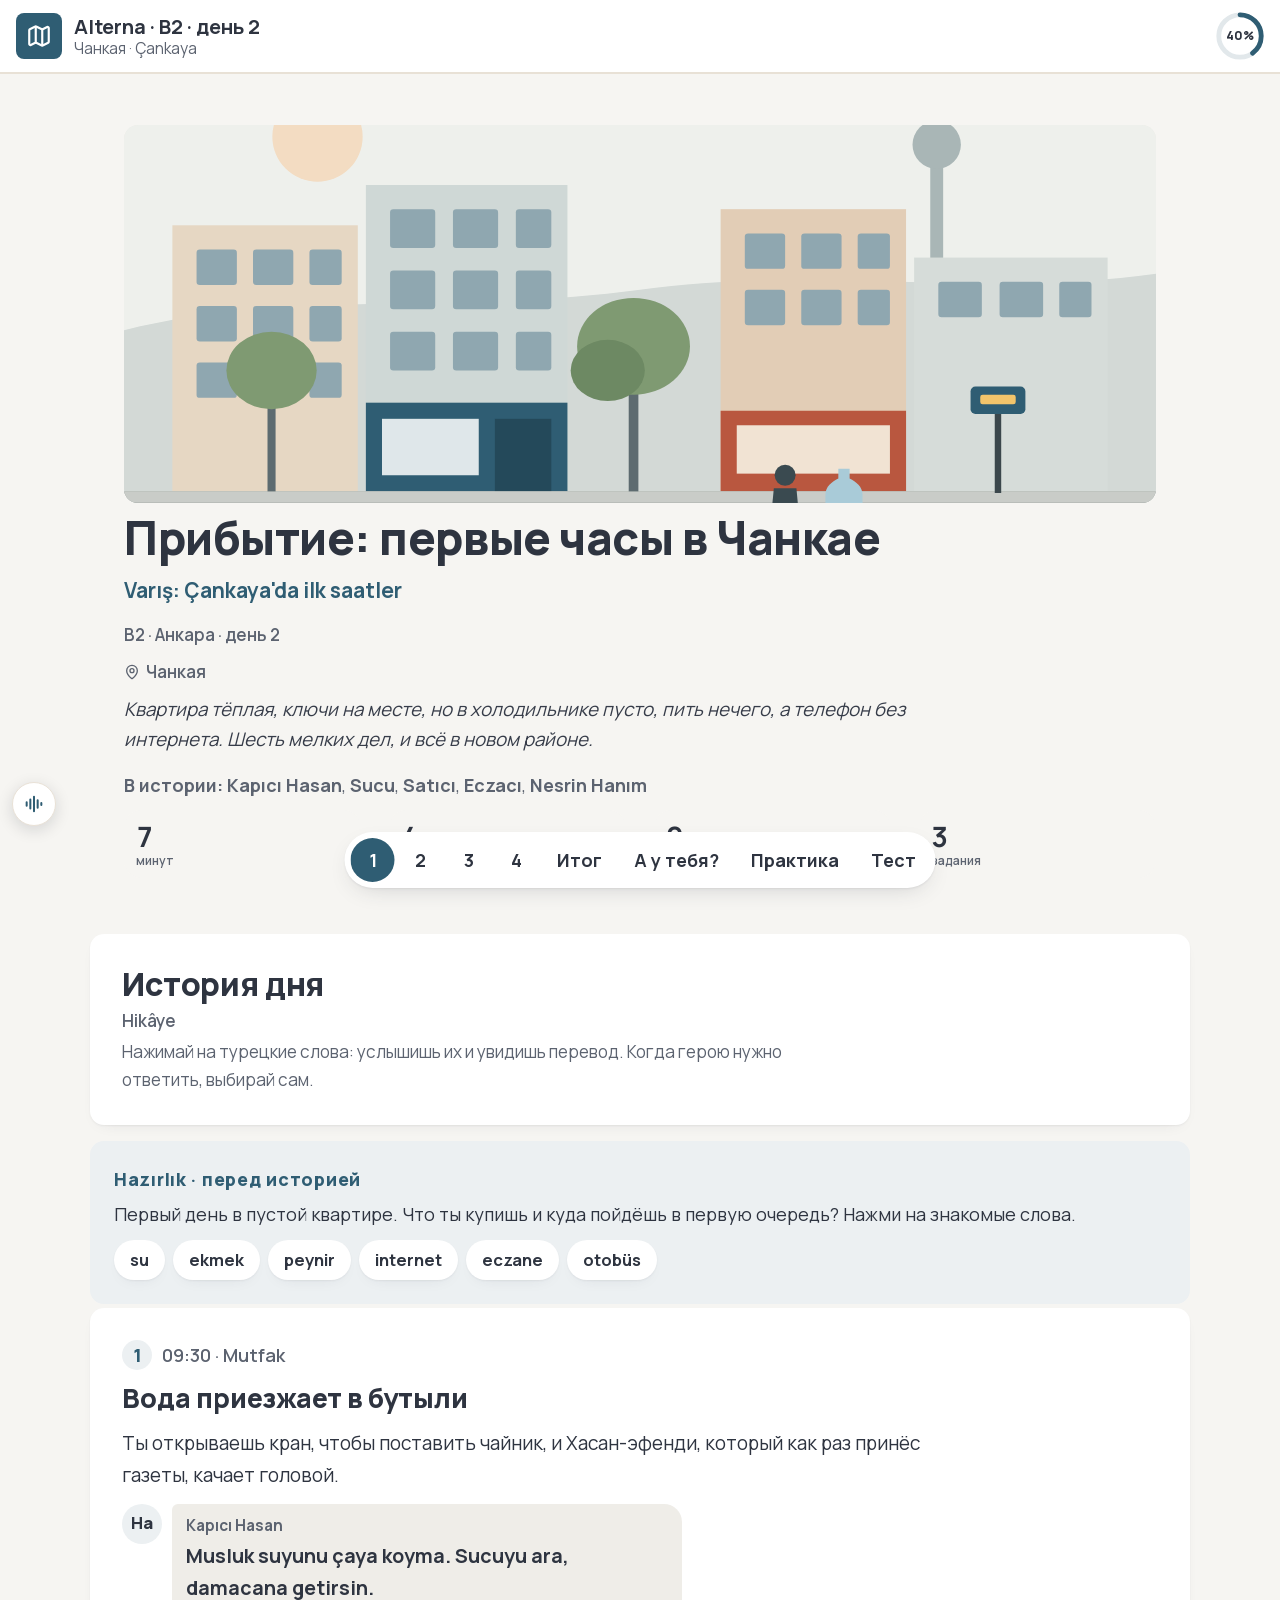
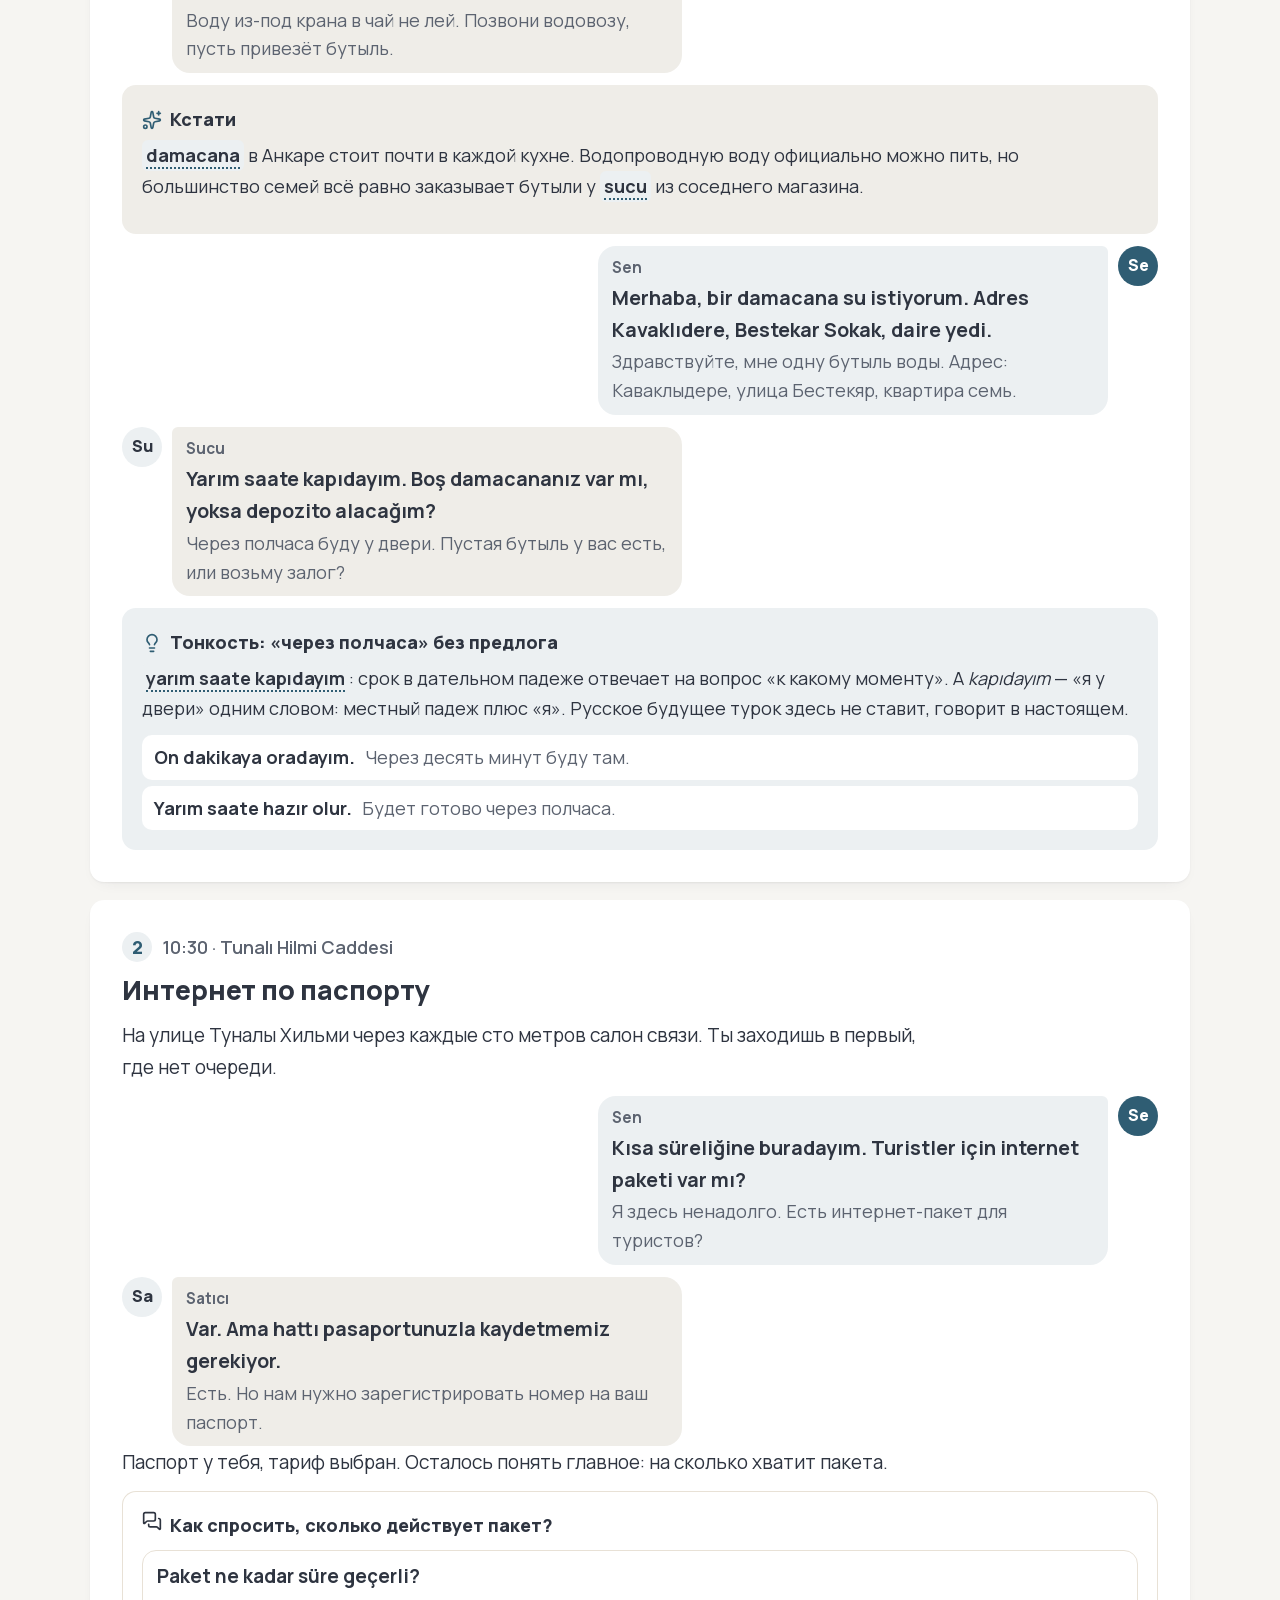
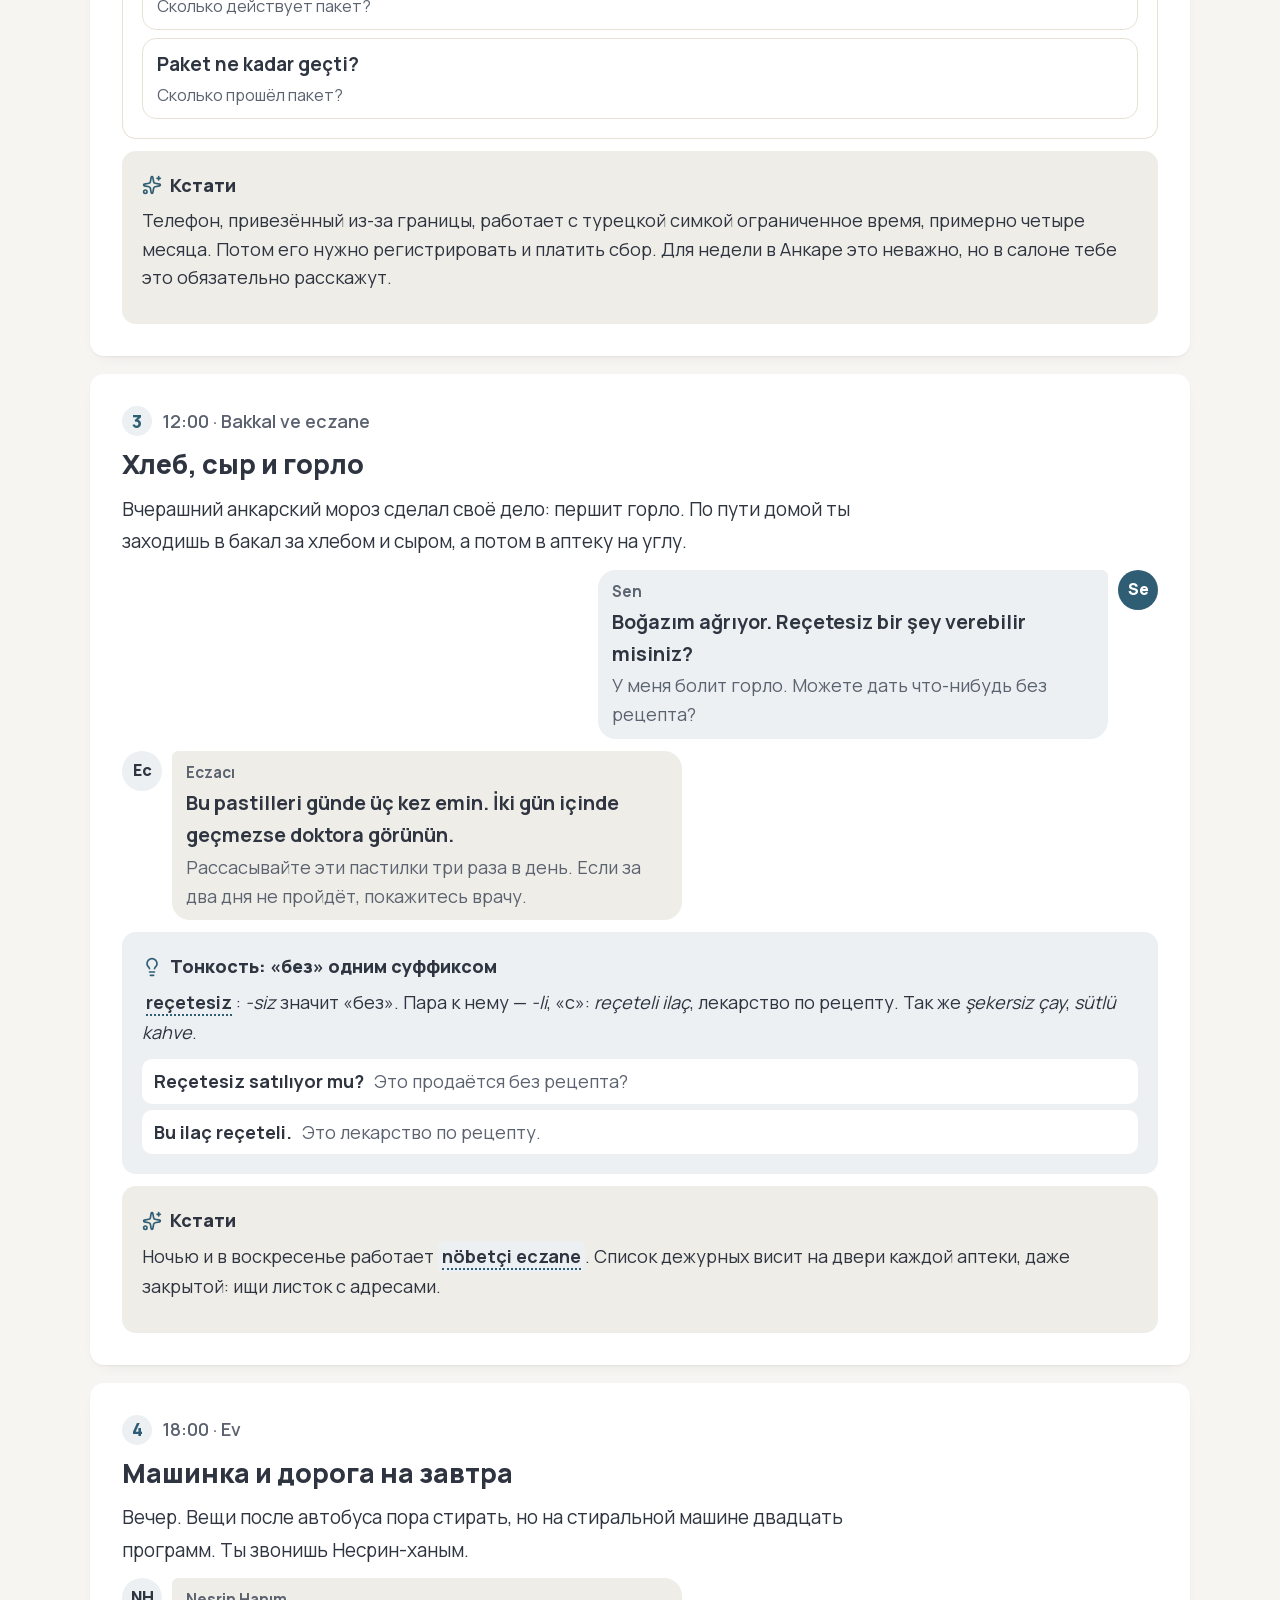
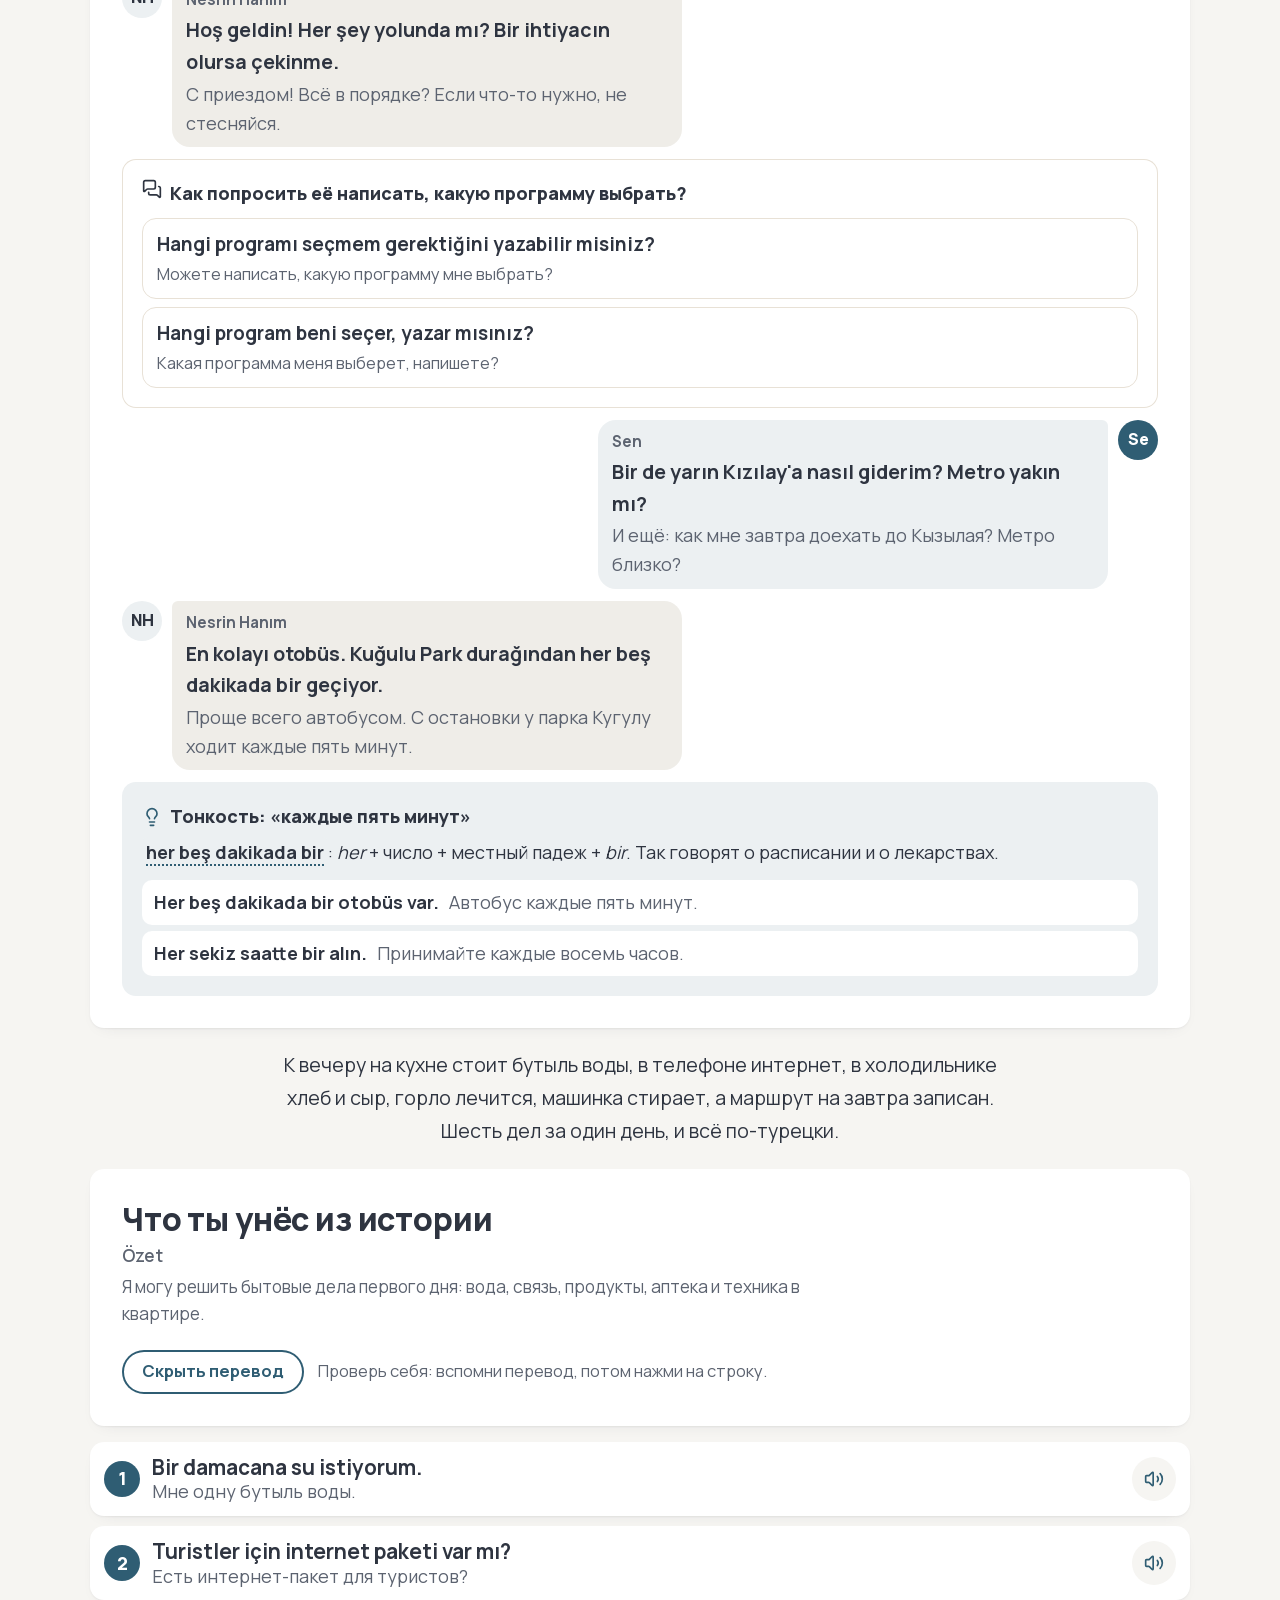
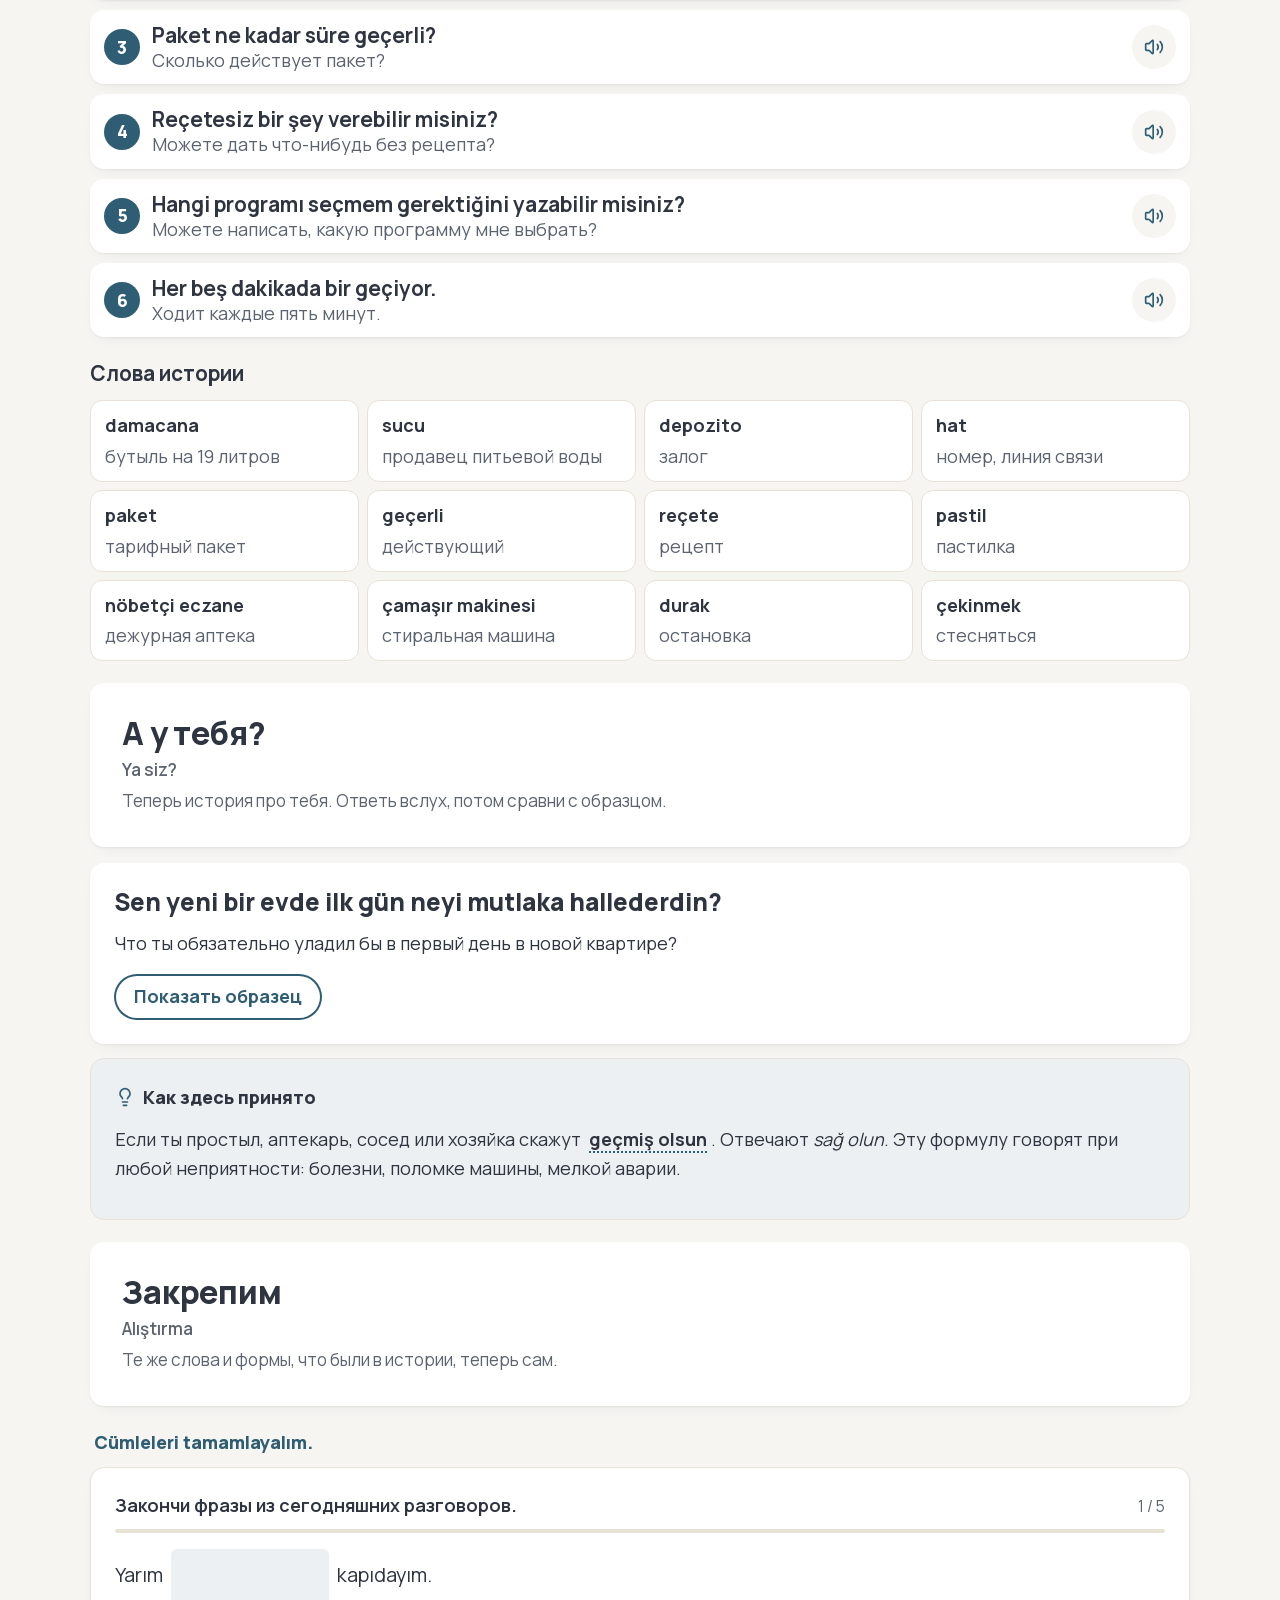
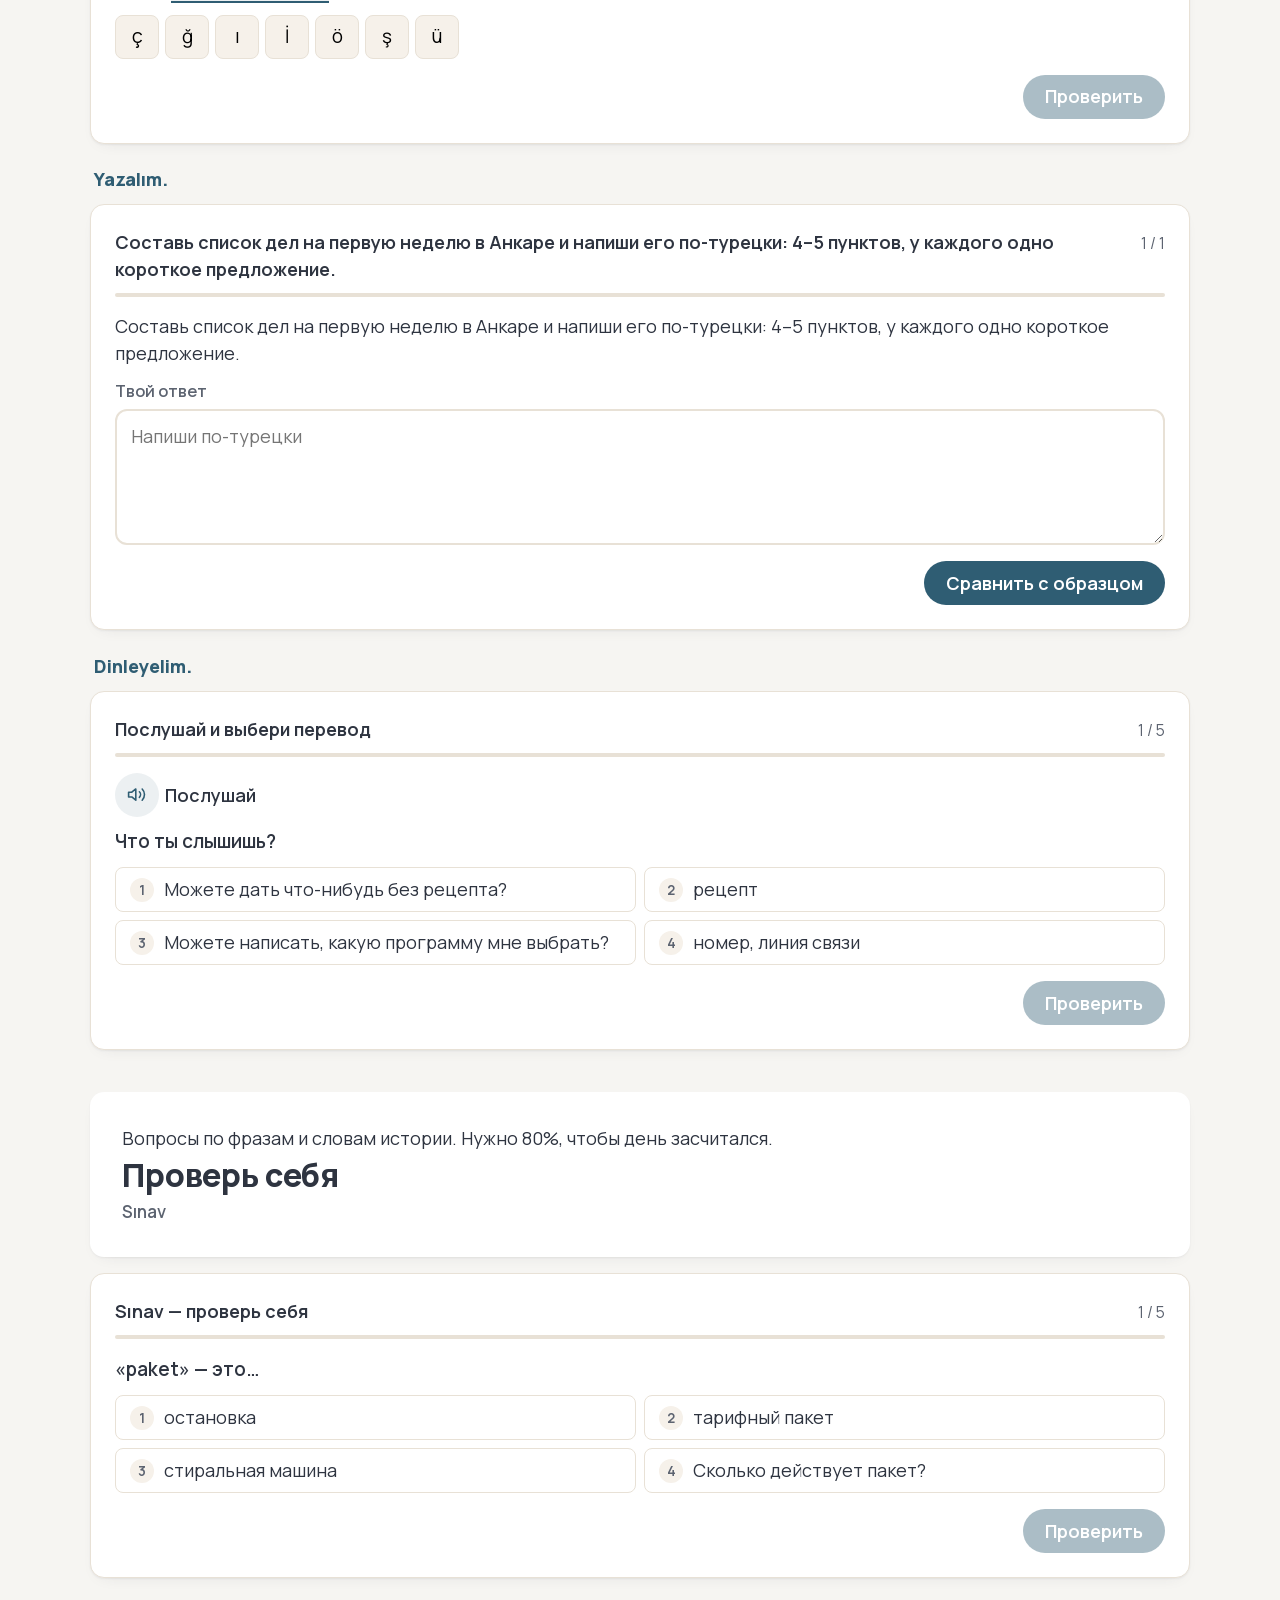
==== commit cd8ac0c9: "Разминка Hazırlık, культурный блок, самопроверка, анимация сцены, доступность и превью ссылки Co-Aut" ====
--- a/d.b2.02/index.html
+++ b/d.b2.02/index.html
@@ -9,6 +9,13 @@
 <meta name="alterna:lesson" content="1">
 <meta name="alterna:kind" content="day">
 <title>День 2. Прибытие: первые часы в Чанкае</title>
+<meta name="description" content="Alterna · B2 · Анкара, день 2. Квартира тёплая, ключи на месте, но в холодильнике пусто, пить нечего, а телефон без интернета. Шесть мелких дел, и всё в новом районе.">
+<meta name="theme-color" content="#2f5d73">
+<meta property="og:type" content="article">
+<meta property="og:title" content="День 2. Прибытие: первые часы в Чанкае · Alterna B2">
+<meta property="og:description" content="Я могу быстро наладить быт в новом городе готовыми фразами.">
+<meta property="og:image" content="media/og.png">
+<link rel="icon" href="data:image/svg+xml,%3Csvg%20xmlns%3D%22http%3A%2F%2Fwww.w3.org%2F2000%2Fsvg%22%20viewBox%3D%220%200%2064%2064%22%3E%3Crect%20width%3D%2264%22%20height%3D%2264%22%20rx%3D%2214%22%20fill%3D%22%232f5d73%22%2F%3E%3Cpath%20d%3D%22M20%2048%2032%2014l12%2034M24.5%2036h15%22%20fill%3D%22none%22%20stroke%3D%22%23fff%22%20stroke-width%3D%226%22%20stroke-linecap%3D%22round%22%20stroke-linejoin%3D%22round%22%2F%3E%3C%2Fsvg%3E">
 <link rel="stylesheet" href="../kit/v1/kit.css">
 <link rel="stylesheet" href="../kit/v1/lexicon.css">
 <link rel="stylesheet" href="../kit/v1/day.css">
@@ -18,6 +25,7 @@
 </head>
 <body class="lx dy st" data-city="ankara" data-lessons="1" data-design="b2-cankaya">
 <!-- Собрано tools/build.mjs из src/days/d.b2.02.json. Руками не править. -->
+<a class="dy-skip" href="#p-hikaye">К истории дня</a>
 <header class="lx-app">
   <span class="lx-app__logo"><span class="lx-app__ico"><svg aria-hidden="true" xmlns="http://www.w3.org/2000/svg" viewBox="0 0 24 24" fill="none" stroke="currentColor" stroke-width="2" stroke-linecap="round" stroke-linejoin="round" > <path d="M14.106 5.553a2 2 0 0 0 1.788 0l3.659-1.83A1 1 0 0 1 21 4.619v12.764a1 1 0 0 1-.553.894l-4.553 2.277a2 2 0 0 1-1.788 0l-4.212-2.106a2 2 0 0 0-1.788 0l-3.659 1.83A1 1 0 0 1 3 19.381V6.618a1 1 0 0 1 .553-.894l4.553-2.277a2 2 0 0 1 1.788 0z" /> <path d="M15 5.764v15" /> <path d="M9 3.236v15" /> </svg></span></span>
   <div class="lx-app__t"><b>Alterna · B2 · день 2</b><small>Чанкая · <span lang="tr">Çankaya</span></small></div>
@@ -28,7 +36,7 @@
   <section data-section="intro" data-words="36" class="lx-hero">
       <div class="lx-scene" aria-hidden="true" data-ui><svg viewBox="0 0 1280 720" preserveAspectRatio="xMidYMid slice" width="100%" height="100%" focusable="false" xmlns="http://www.w3.org/2000/svg">
   <rect width="1280" height="720" fill="#eef0ec"/>
-  <circle cx="240" cy="140" r="56" fill="#f3dcc2"/>
+  <circle class="an-sun" cx="240" cy="140" r="56" fill="#f3dcc2"/>
   <path d="M0 380 C200 330 420 360 640 330 C860 300 1060 340 1280 310 V720 H0Z" fill="#d3d9d6"/>
   <g fill="#a9b6b6">
     <rect x="1000" y="150" width="16" height="200"/>
@@ -66,12 +74,12 @@
     <rect x="178" y="450" width="10" height="130" fill="#5d6b70"/>
     <ellipse cx="183" cy="430" rx="56" ry="48" fill="#7f9a72"/>
   </g>
-  <g>
+  <g class="an-pop">
     <rect x="1080" y="470" width="8" height="112" fill="#3b474c"/>
     <rect x="1050" y="450" width="68" height="34" rx="6" fill="#2f5d73"/>
     <rect x="1062" y="460" width="44" height="12" rx="3" fill="#f2c46b"/>
   </g>
-  <g>
+  <g class="an-pop">
     <path d="M870 640 h46 v-56 c0-10 -8-16 -16-20 v-12 h-14 v12 c-8 4 -16 10 -16 20z" fill="#a9cbd8"/>
     <rect x="878" y="604" width="30" height="14" fill="#2f5d73"/>
     <circle cx="820" cy="560" r="13" fill="#3a4a50"/><path d="M806 576 h28 l6 64 h-40z" fill="#3a4a50"/>
@@ -101,6 +109,11 @@
         <p class="lx-kicker"><span class="lx-kicker__ico"><svg aria-hidden="true" xmlns="http://www.w3.org/2000/svg" viewBox="0 0 24 24" fill="none" stroke="currentColor" stroke-width="2" stroke-linecap="round" stroke-linejoin="round" > <path d="M12 5v16" /> <path d="M16 13h2" /> <path d="M16 9h2" /> <path d="M20.001 19A2 2 0 0022 17V5a2 2 0 00-1.999-2L16 3.002A5 5 0 0012 5a5 5 0 00-4-2H4a2 2 0 00-2 2v12a2 2 0 001.999 2H8a5 5 0 014 2 5 5 0 014-2z" /> <path d="M6 13h2" /> <path d="M6 9h2" /> </svg></span><span lang="tr">Hikâye</span></p>
         <h2>История дня</h2>
         <p class="lx-hint">Нажимай на турецкие слова: услышишь их и увидишь перевод. Когда герою нужно ответить, выбирай сам.</p>
+      </div>
+      <div class="dy-prep">
+        <p class="dy-prep__h"><span lang="tr">Hazırlık</span> · перед историей</p>
+        <p>Первый день в пустой квартире. Что ты купишь и куда пойдёшь в первую очередь? Нажми на знакомые слова.</p>
+        <p class="dy-prep__w" data-ui><button type="button" class="lx-chip lx-chip--tr dy-prep__chip" lang="tr" data-say="su">su</button><button type="button" class="lx-chip lx-chip--tr dy-prep__chip" lang="tr" data-say="ekmek">ekmek</button><button type="button" class="lx-chip lx-chip--tr dy-prep__chip" lang="tr" data-say="peynir">peynir</button><button type="button" class="lx-chip lx-chip--tr dy-prep__chip" lang="tr" data-say="internet">internet</button><button type="button" class="lx-chip lx-chip--tr dy-prep__chip" lang="tr" data-say="eczane">eczane</button><button type="button" class="lx-chip lx-chip--tr dy-prep__chip" lang="tr" data-say="otobüs">otobüs</button></p>
       </div>
       <div class="st-chs">
       <article class="st-ch" id="ch-1" style="--i:0">
@@ -159,6 +172,7 @@
         <p class="lx-kicker"><span class="lx-kicker__ico"><svg aria-hidden="true" xmlns="http://www.w3.org/2000/svg" viewBox="0 0 24 24" fill="none" stroke="currentColor" stroke-width="2" stroke-linecap="round" stroke-linejoin="round" > <path d="M13.4 2H6a2 2 0 0 0-2 2v16a2 2 0 0 0 2 2h12a2 2 0 0 0 2-2v-7.4" /> <path d="M2 6h4" /> <path d="M2 10h4" /> <path d="M2 14h4" /> <path d="M2 18h4" /> <path d="M21.378 5.626a1 1 0 1 0-3.004-3.004l-5.01 5.012a2 2 0 0 0-.506.854l-.837 2.87a.5.5 0 0 0 .62.62l2.87-.837a2 2 0 0 0 .854-.506z" /> </svg></span><span lang="tr">Özet</span></p>
         <h2>Что ты унёс из истории</h2>
         <p class="lx-hint">Я могу решить бытовые дела первого дня: вода, связь, продукты, аптека и техника в квартире.</p>
+        <div class="dy-selfcheck" data-ui><button type="button" class="lx-btn lx-btn--ghost" data-hide-ru aria-pressed="false">Скрыть перевод</button><span>Проверь себя: вспомни перевод, потом нажми на строку.</span></div>
       </div>
       <ol class="dy-goal">
         <li class="dy-goal__i" style="--i:0"><span class="dy-goal__n" data-ui>1</span><span class="dy-goal__w"><b lang="tr" data-say="Bir damacana su istiyorum.">Bir damacana su istiyorum.</b><span>Мне одну бутыль воды.</span></span><button type="button" class="lx-say" data-say="Bir damacana su istiyorum." aria-label="Послушать" data-ui><span class="lx-say__ico"><svg aria-hidden="true" xmlns="http://www.w3.org/2000/svg" viewBox="0 0 24 24" fill="none" stroke="currentColor" stroke-width="2" stroke-linecap="round" stroke-linejoin="round" > <path d="M11 4.702a.705.705 0 0 0-1.203-.498L6.413 7.587A1.4 1.4 0 0 1 5.416 8H3a1 1 0 0 0-1 1v6a1 1 0 0 0 1 1h2.416a1.4 1.4 0 0 1 .997.413l3.383 3.384A.705.705 0 0 0 11 19.298z" /> <path d="M16 9a5 5 0 0 1 0 6" /> <path d="M19.364 18.364a9 9 0 0 0 0-12.728" /> </svg></span></button></li>
@@ -197,6 +211,7 @@
         <button type="button" class="lx-btn lx-btn--ghost dy-you__btn" data-reveal aria-expanded="false">Показать образец</button>
         <p class="dy-you__model" lang="tr" data-say="İlk gün mutlaka internet ve su işini hallederdim, çünkü onlarsız çalışamıyorum." hidden>İlk gün mutlaka internet ve su işini hallederdim, çünkü onlarsız çalışamıyorum.</p>
       </div>
+      <aside class="dy-culture"><p class="dy-culture__h"><span class="dy-culture__ico"><svg aria-hidden="true" xmlns="http://www.w3.org/2000/svg" viewBox="0 0 24 24" fill="none" stroke="currentColor" stroke-width="2" stroke-linecap="round" stroke-linejoin="round" > <path d="M15 14c.2-1 .7-1.7 1.5-2.5 1-.9 1.5-2.2 1.5-3.5A6 6 0 0 0 6 8c0 1 .2 2.2 1.5 3.5.7.7 1.3 1.5 1.5 2.5" /> <path d="M9 18h6" /> <path d="M10 22h4" /> </svg></span><span>Как здесь принято</span></p><p>Если ты простыл, аптекарь, сосед или хозяйка скажут <button type="button" class="st-w" data-say="geçmiş olsun" aria-expanded="false"><span lang="tr">geçmiş olsun</span><span class="st-w__ru">скорейшего выздоровления</span></button>. Отвечают <em>sağ olun</em>. Эту формулу говорят при любой неприятности: болезни, поломке машины, мелкой аварии.</p></aside>
   </section>
 
   <section data-section="practice" data-words="12" id="p-practice" class="st-sec">
@@ -237,5 +252,30 @@
 <script src="../kit/v1/tracker.js" defer></script>
 <script src="../kit/v1/day.js" defer></script>
 <script src="../kit/v1/story.js" defer></script>
+<script>
+(() => {
+  const s = document.querySelector('[data-section="ozet"]');
+  const t = s && s.querySelector('[data-hide-ru]');
+  if (t) {
+    t.addEventListener('click', () => {
+      const on = s.classList.toggle('is-hide-ru');
+      t.setAttribute('aria-pressed', on);
+      t.textContent = on ? 'Показать перевод' : 'Скрыть перевод';
+      s.querySelectorAll('.is-peek').forEach((x) => x.classList.remove('is-peek'));
+    });
+    s.addEventListener('click', (e) => {
+      const row = e.target.closest('.dy-goal__w, .st-words li');
+      if (row && s.classList.contains('is-hide-ru') && !e.target.closest('button')) row.classList.toggle('is-peek');
+    }, true);
+  }
+  if (matchMedia('(prefers-reduced-motion: reduce)').matches || !window.gsap) return;
+  const q = (c) => document.querySelectorAll('.lx-scene .' + c);
+  gsap.from(q('an-drive'), { x: -380, duration: 2.2, ease: 'power3.out', delay: 0.2 });
+  gsap.from(q('an-sun'), { y: 40, opacity: 0, duration: 1.6, ease: 'power2.out' });
+  gsap.from(q('an-pop'), { y: 18, opacity: 0, duration: 0.7, ease: 'back.out(2)', stagger: 0.15, delay: 1.2 });
+  gsap.to(q('an-bob'), { y: -4, duration: 1.4, ease: 'sine.inOut', yoyo: true, repeat: -1, stagger: 0.4 });
+  gsap.to(q('an-drift'), { x: 24, duration: 9, ease: 'sine.inOut', yoyo: true, repeat: -1 });
+})();
+</script>
 </body>
 </html>
--- a/d.b2.02/media/design.css
+++ b/d.b2.02/media/design.css
@@ -81,3 +81,30 @@
 
 /* без анимации появления: текст глав виден сразу (анимации kit ставят inline-стили, поэтому !important) */
 .lx[data-design="b2-cankaya"] :is(.st-ch__k, .st-ch__h, .st-p, .st-b, .st-note, .st-quirk, .st-choice, .st-ch__n, .st-toc__l li) { opacity: 1 !important; transform: none !important; }
+
+/* ---------- дополнения Анкары: доступность, самопроверка, сцена ---------- */
+
+/* переход к истории с клавиатуры: виден только в фокусе */
+.lx[data-design="b2-cankaya"] .dy-skip { position: absolute; left: 12px; top: -60px; z-index: 50; padding: 10px 16px; border-radius: 10px; background: var(--b1-accent); color: #fff; font-weight: 700; text-decoration: none; }
+.lx[data-design="b2-cankaya"] .dy-skip:focus { top: 12px; }
+
+/* видимый фокус для всех кнопок и ссылок урока */
+.lx[data-design="b2-cankaya"] :is(a, button, input, [tabindex]):focus-visible { outline: 3px solid var(--b1-accent); outline-offset: 2px; border-radius: 8px; }
+
+/* зона нажатия у кликабельных слов и кнопки озвучки не меньше 44 px */
+.lx[data-design="b2-cankaya"] .st-w { position: relative; }
+.lx[data-design="b2-cankaya"] .st-w::after { content: ""; position: absolute; inset: -9px -2px; }
+.lx[data-design="b2-cankaya"] .ak-say__btn { min-width: 44px; min-height: 44px; }
+
+/* самопроверка в итоге: перевод прячется, строка открывается по нажатию */
+.lx[data-design="b2-cankaya"] .dy-selfcheck { order: 4; display: flex; flex-wrap: wrap; align-items: center; gap: 8px 14px; margin-top: 6px; color: var(--lx-muted); font-size: .92em; }
+.lx[data-design="b2-cankaya"] .dy-selfcheck .lx-btn { min-height: 44px; }
+.lx[data-design="b2-cankaya"] .is-hide-ru :is(.dy-goal__w, .st-words li) { cursor: pointer; }
+.lx[data-design="b2-cankaya"] .is-hide-ru :is(.dy-goal__w > span, .st-words li > span) { color: transparent; background: var(--lx-surf2); border-radius: 6px; transition: color .2s ease, background-color .2s ease; }
+.lx[data-design="b2-cankaya"] .is-hide-ru :is(.dy-goal__w, .st-words li).is-peek > span { color: var(--lx-muted); background: transparent; }
+@media (prefers-reduced-motion: reduce) { .lx[data-design="b2-cankaya"] .is-hide-ru :is(.dy-goal__w > span, .st-words li > span) { transition: none; } }
+
+/* культурный слой и разминка: спокойные подложки дня */
+.lx[data-design="b2-cankaya"] .dy-prep { margin: 0 0 4px; }
+.lx[data-design="b2-cankaya"] .dy-prep__chip { min-height: 40px; }
+.lx[data-design="b2-cankaya"] .dy-culture { box-shadow: none; border: 1px solid var(--lx-line); }
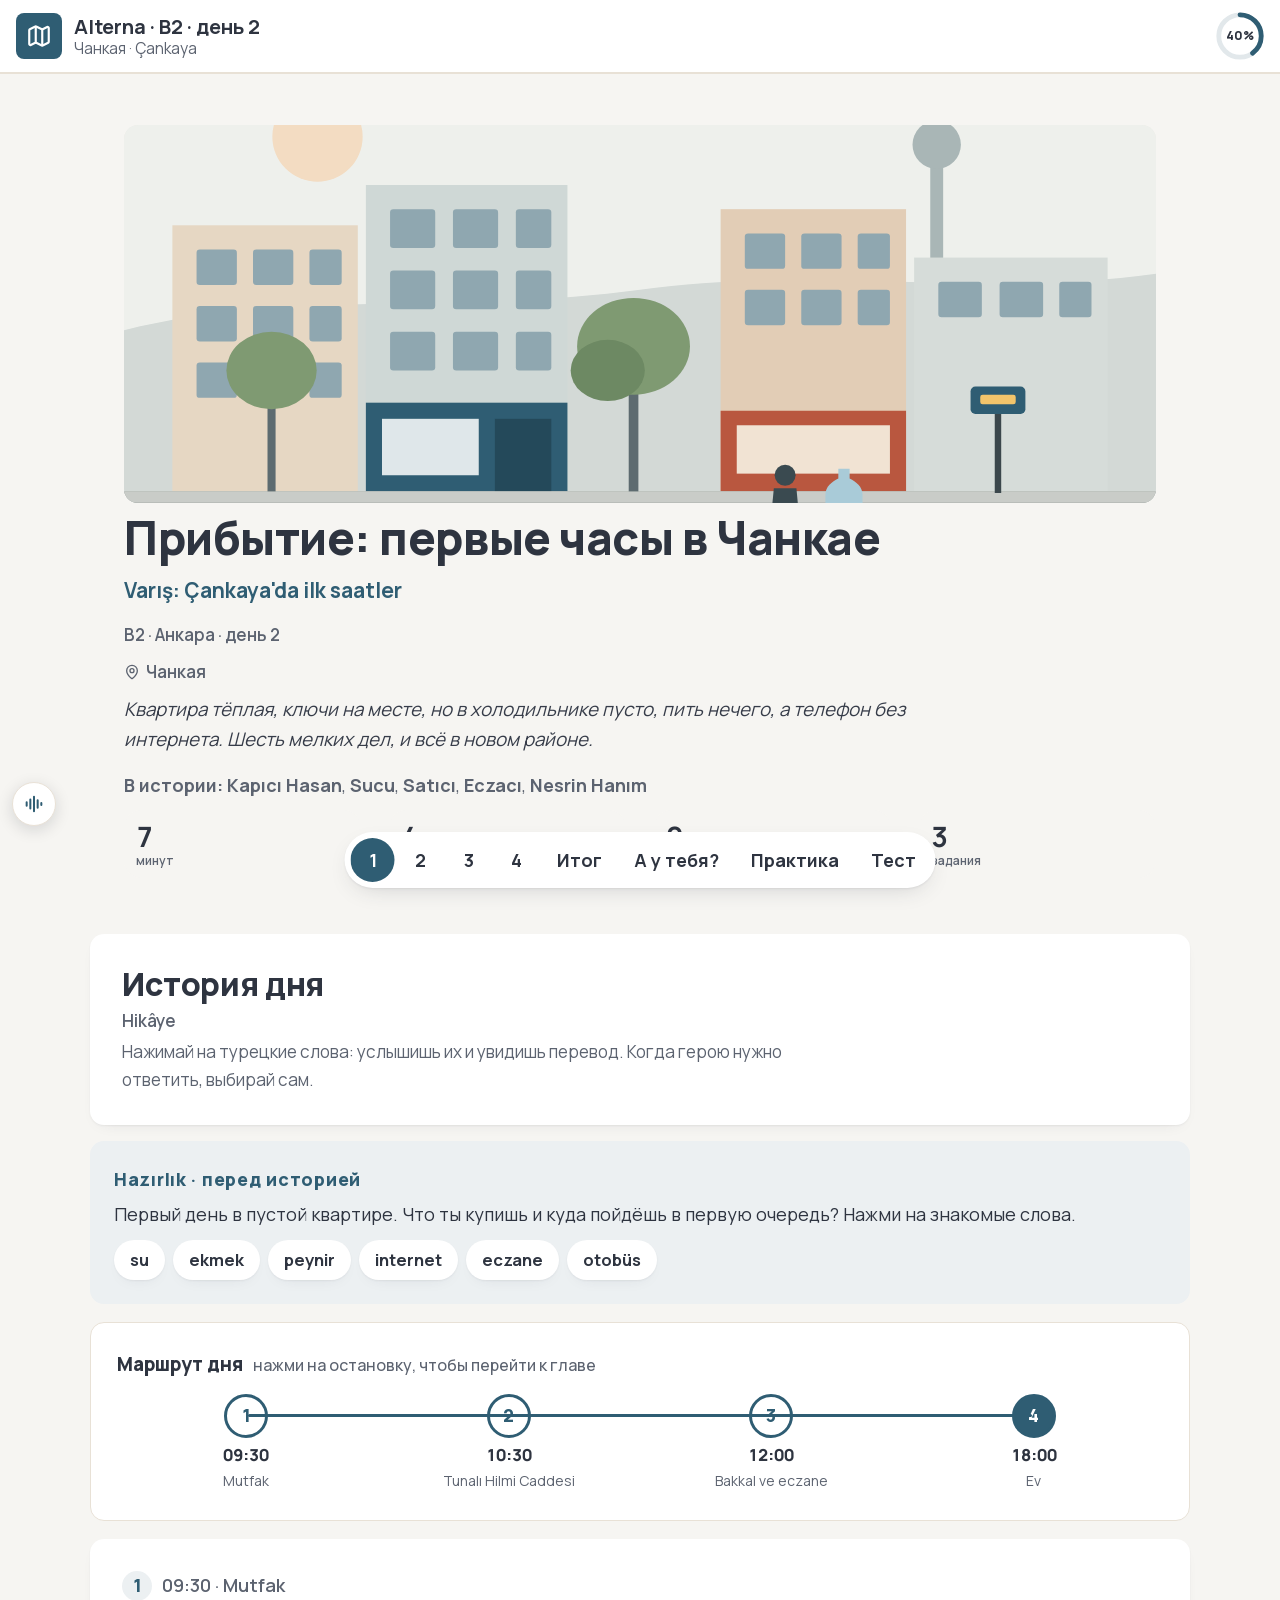
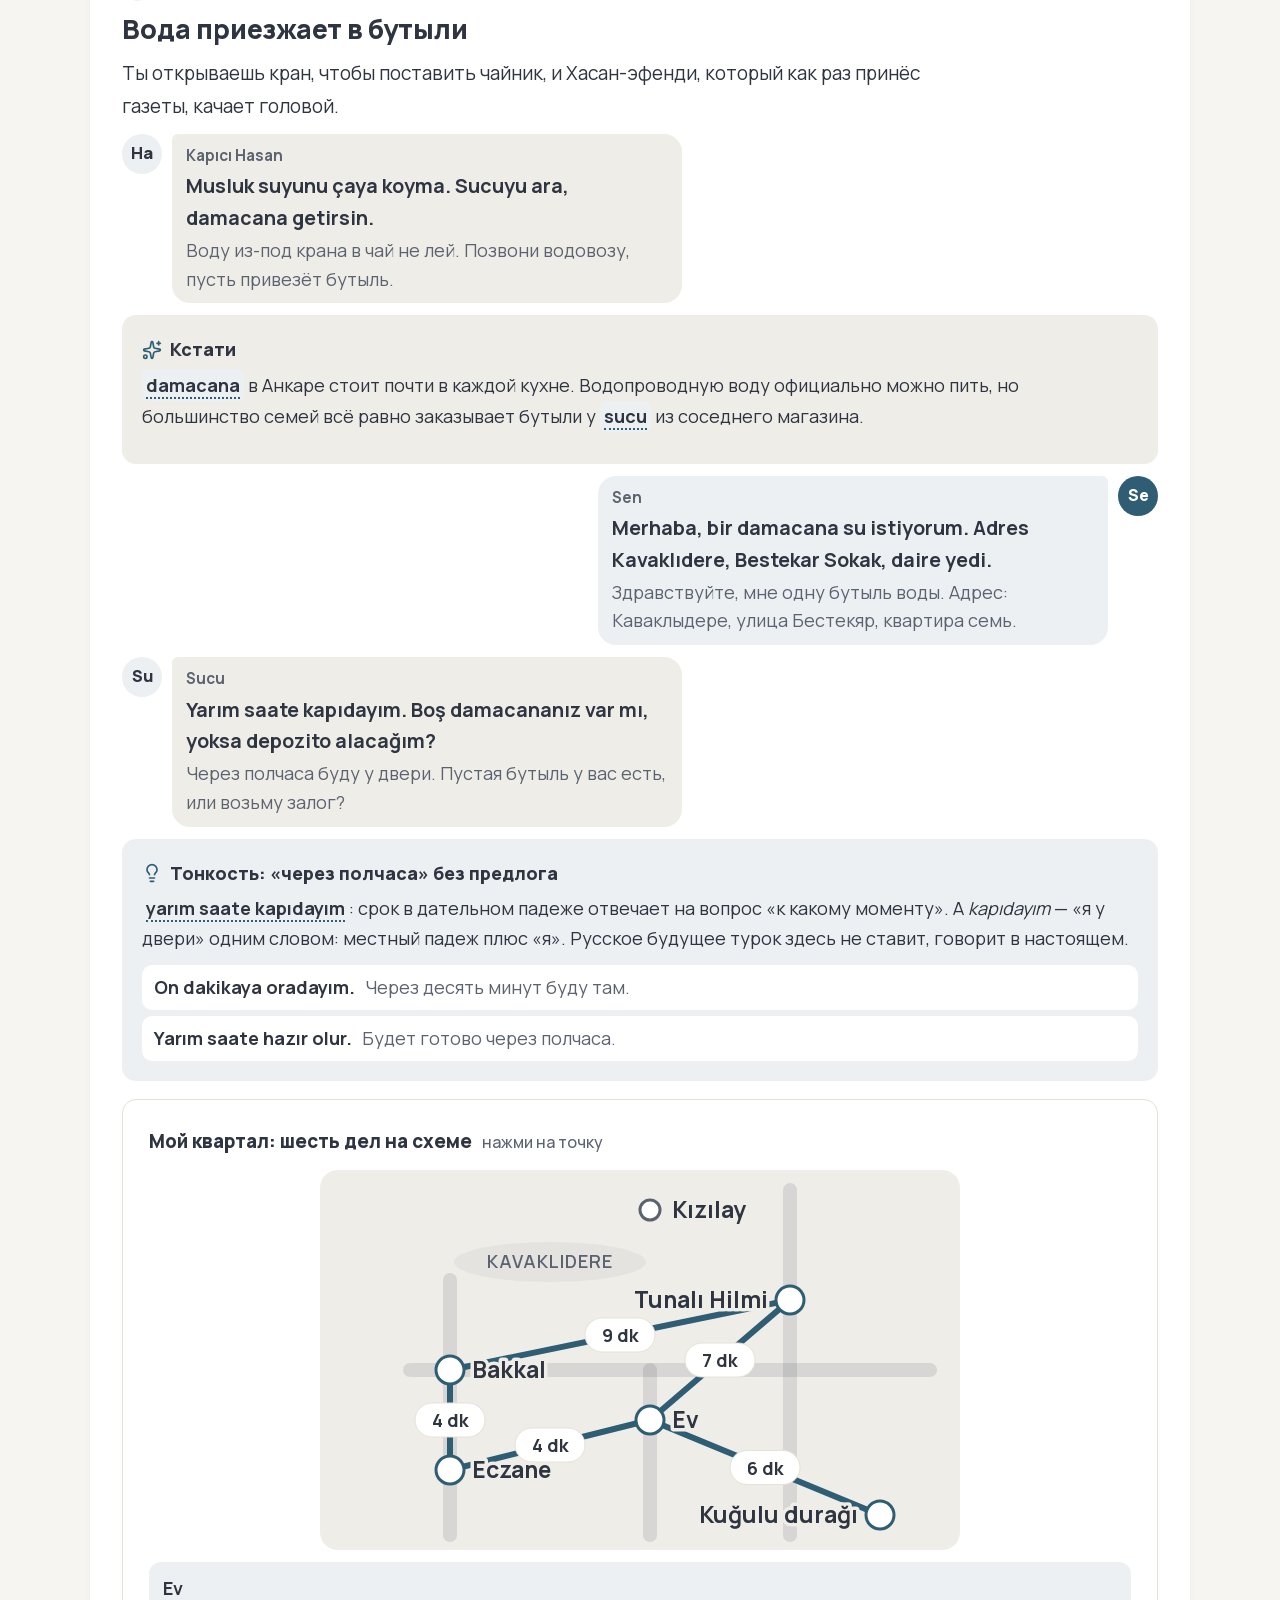
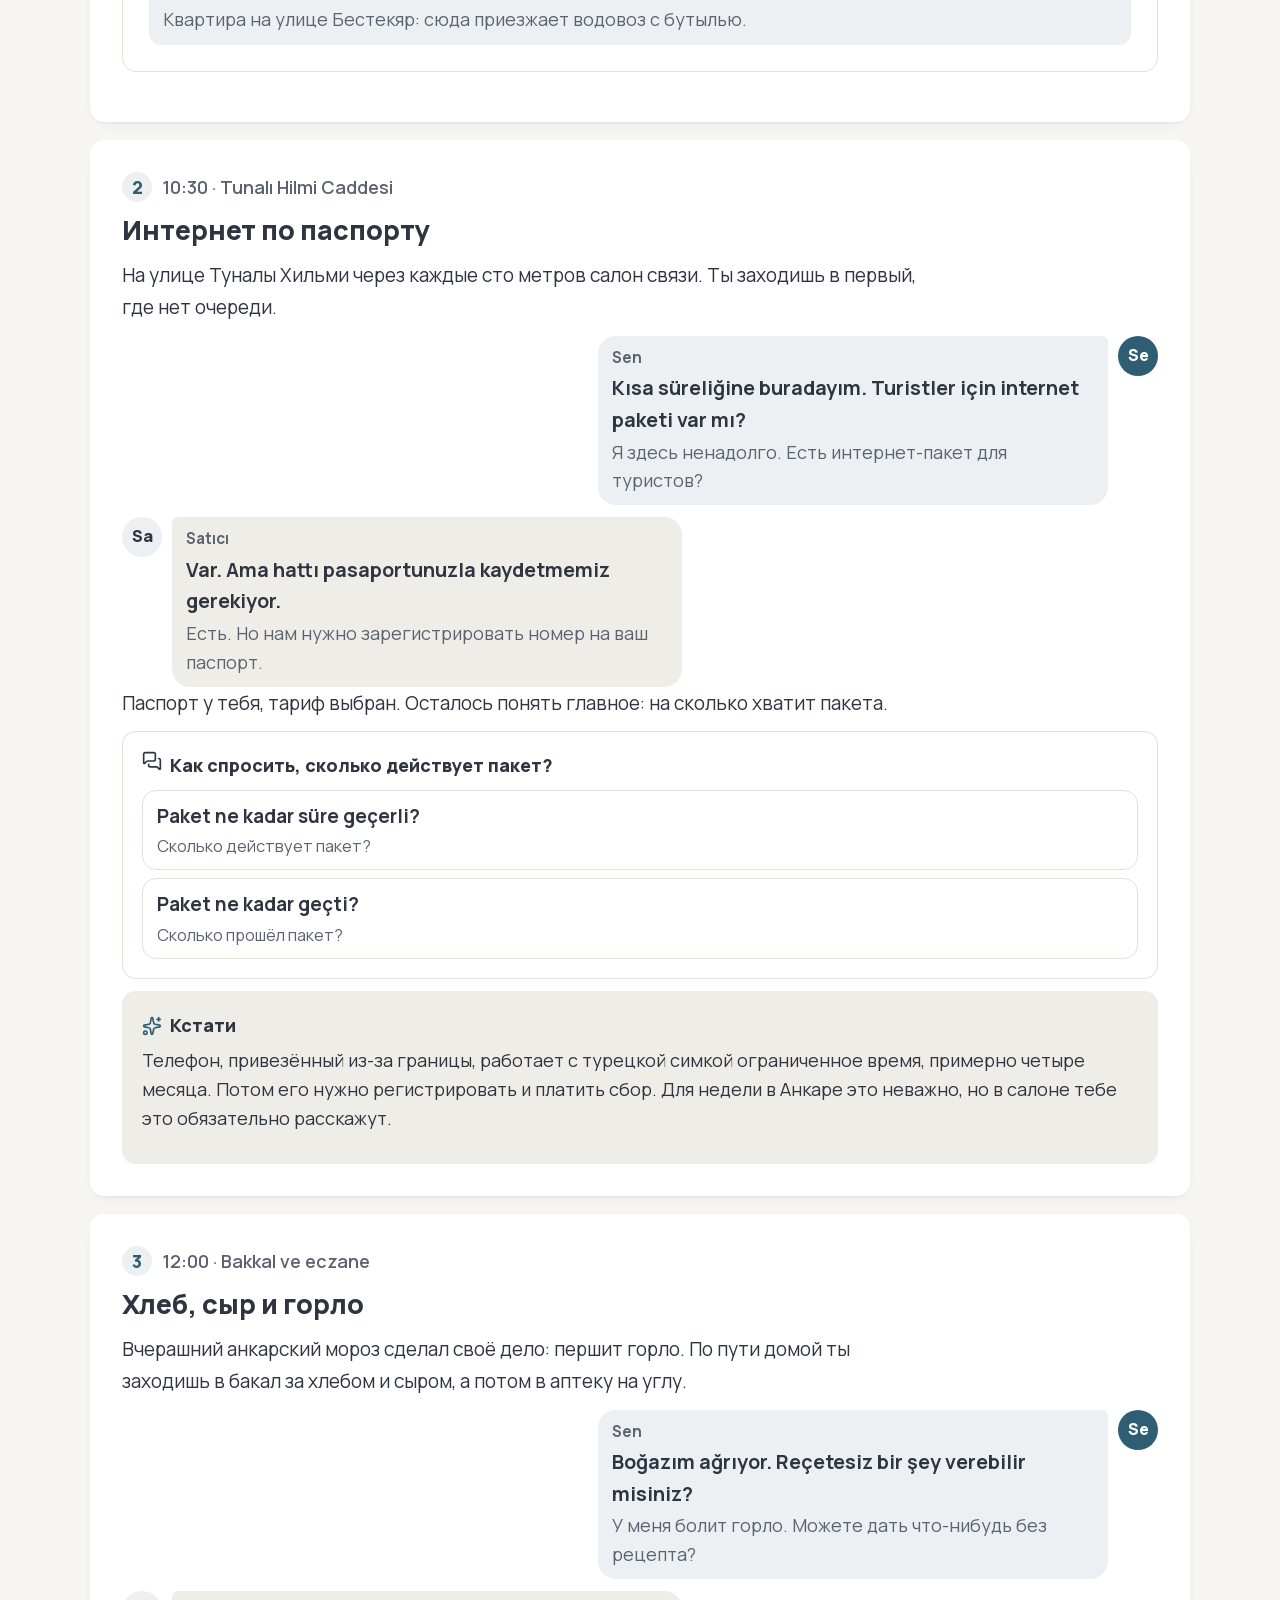
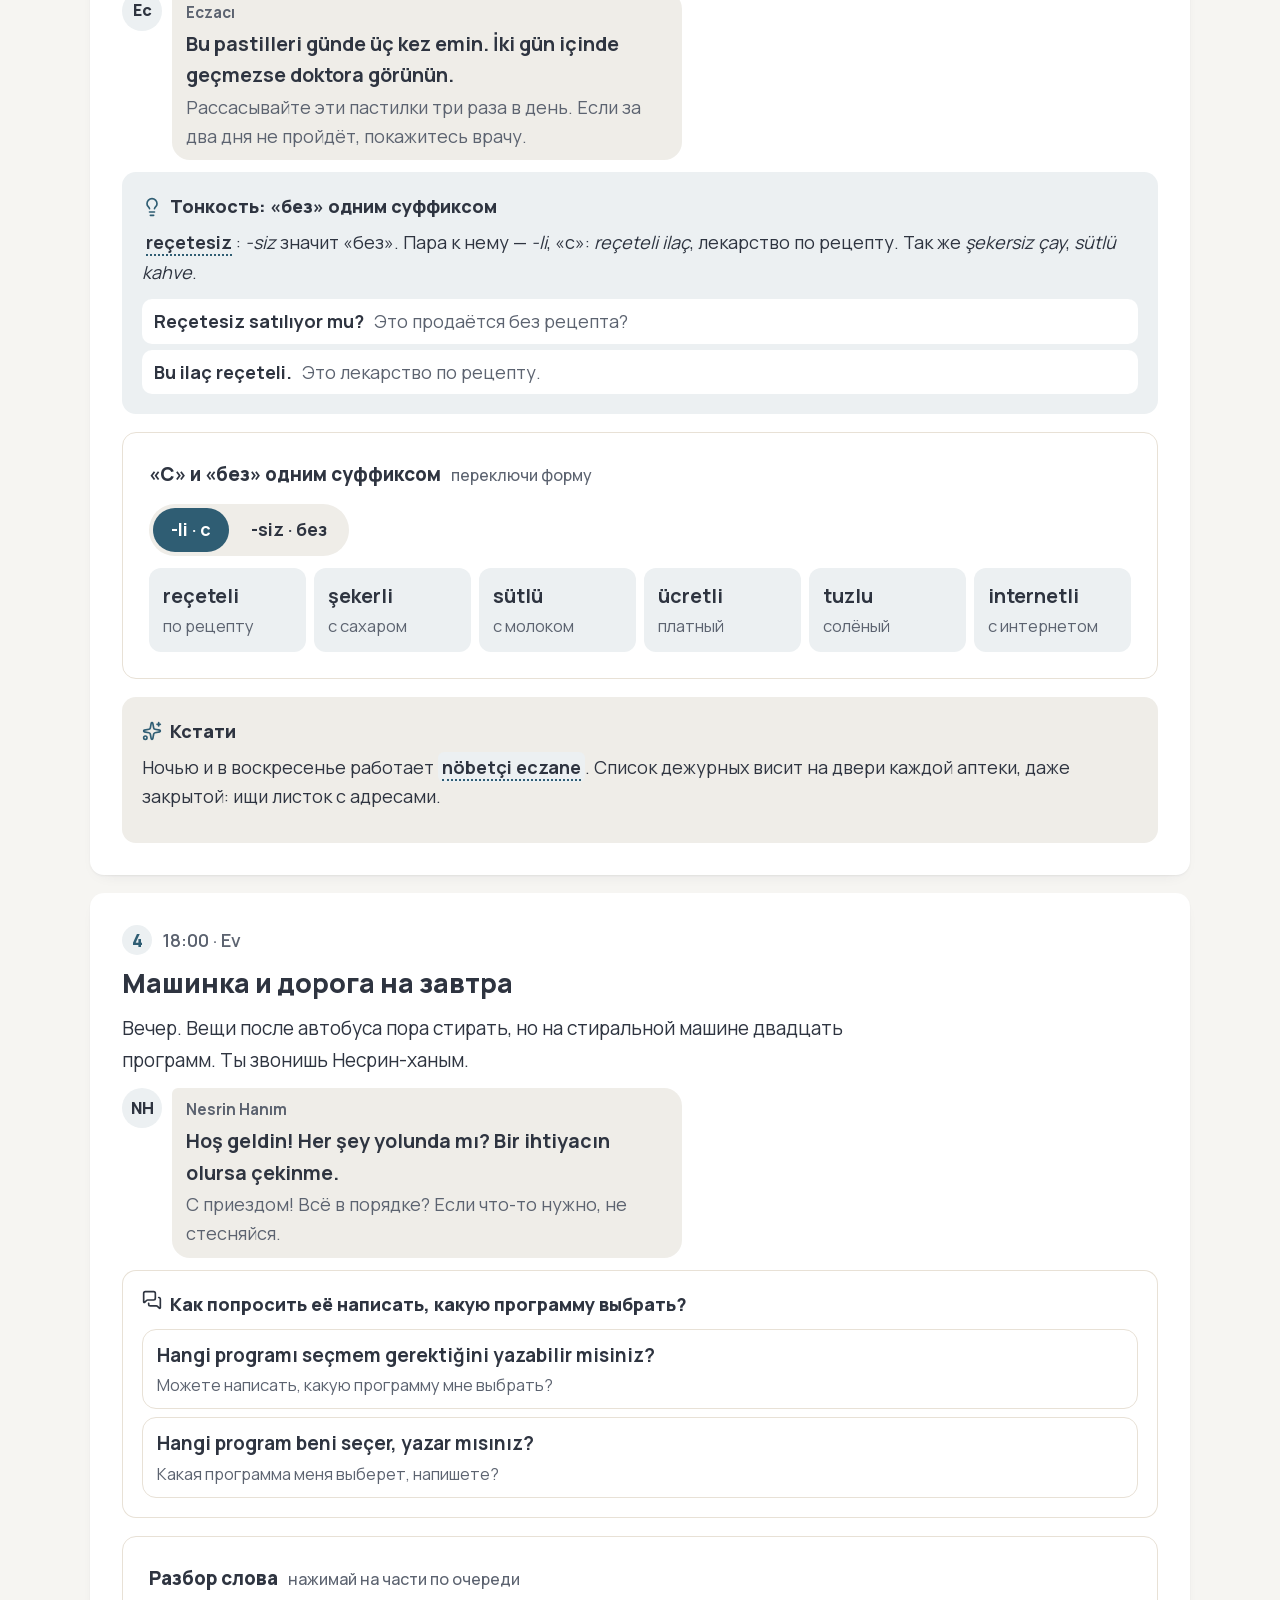
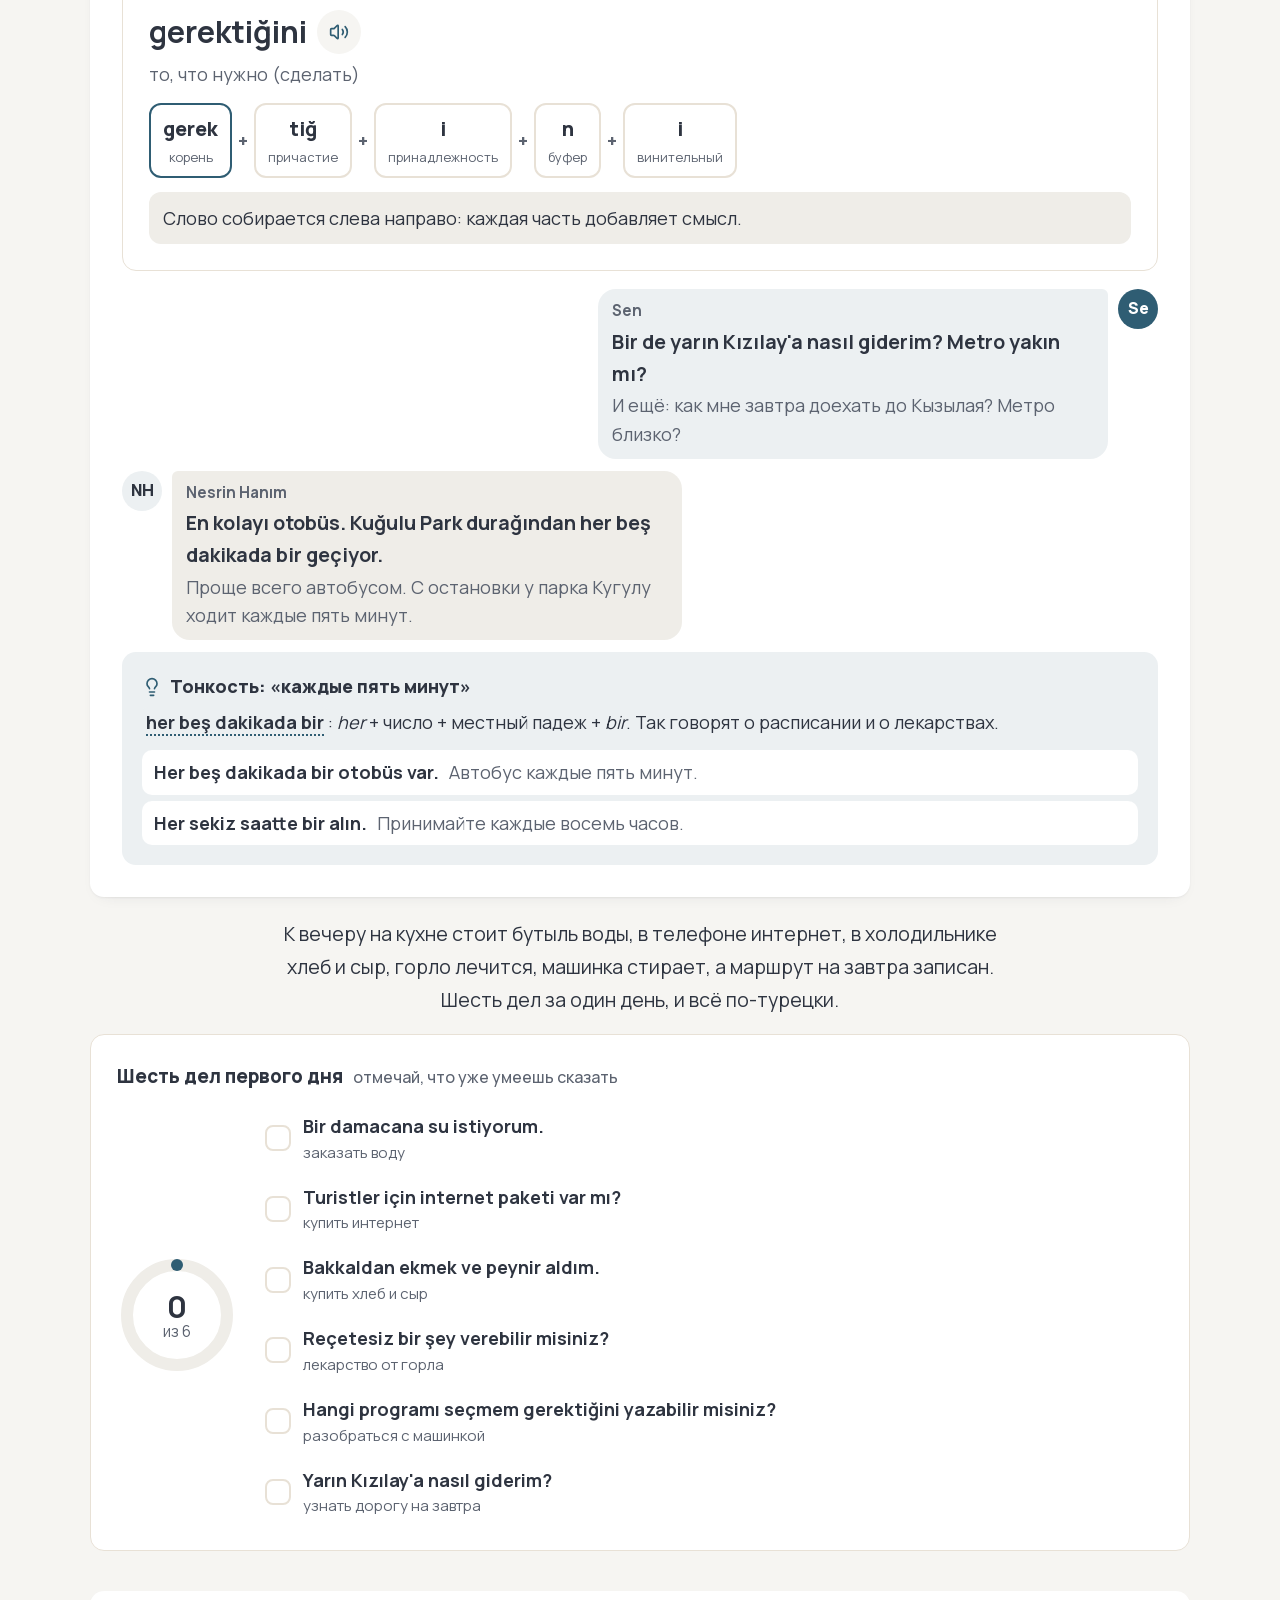
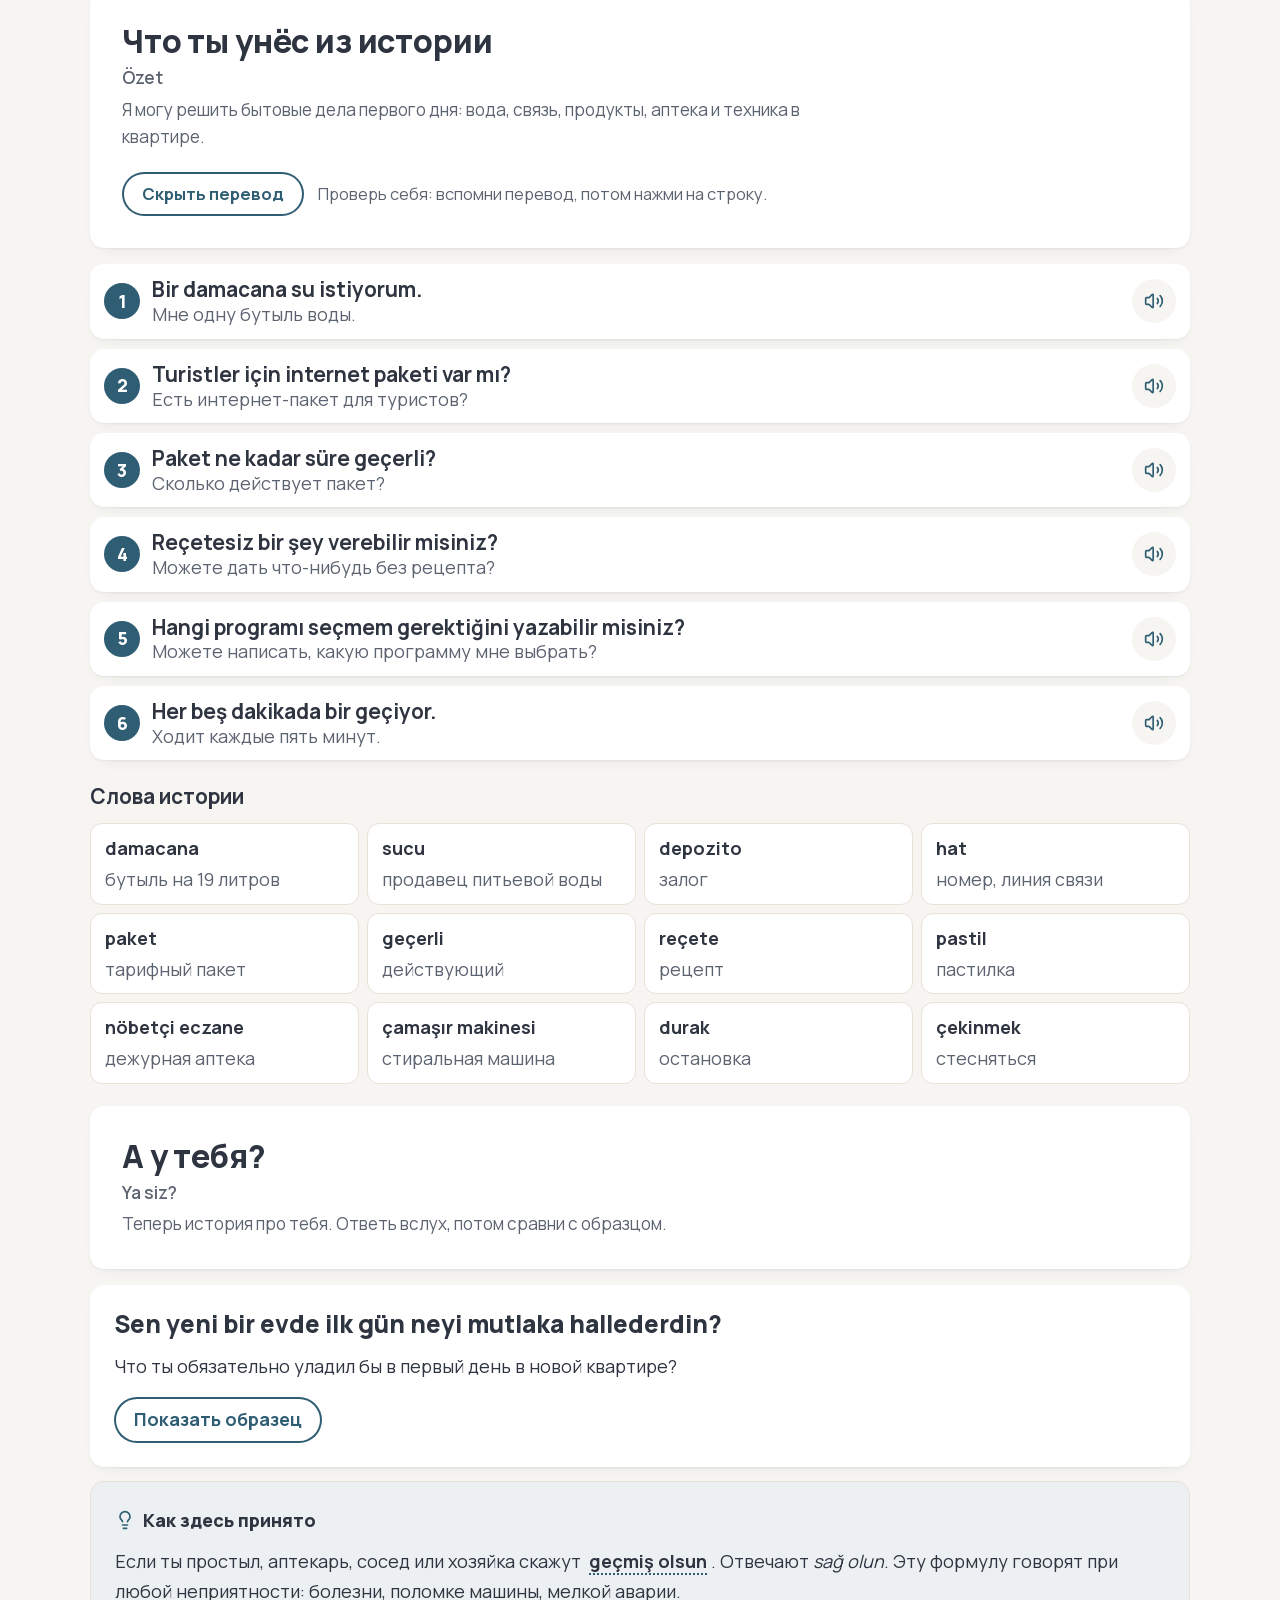
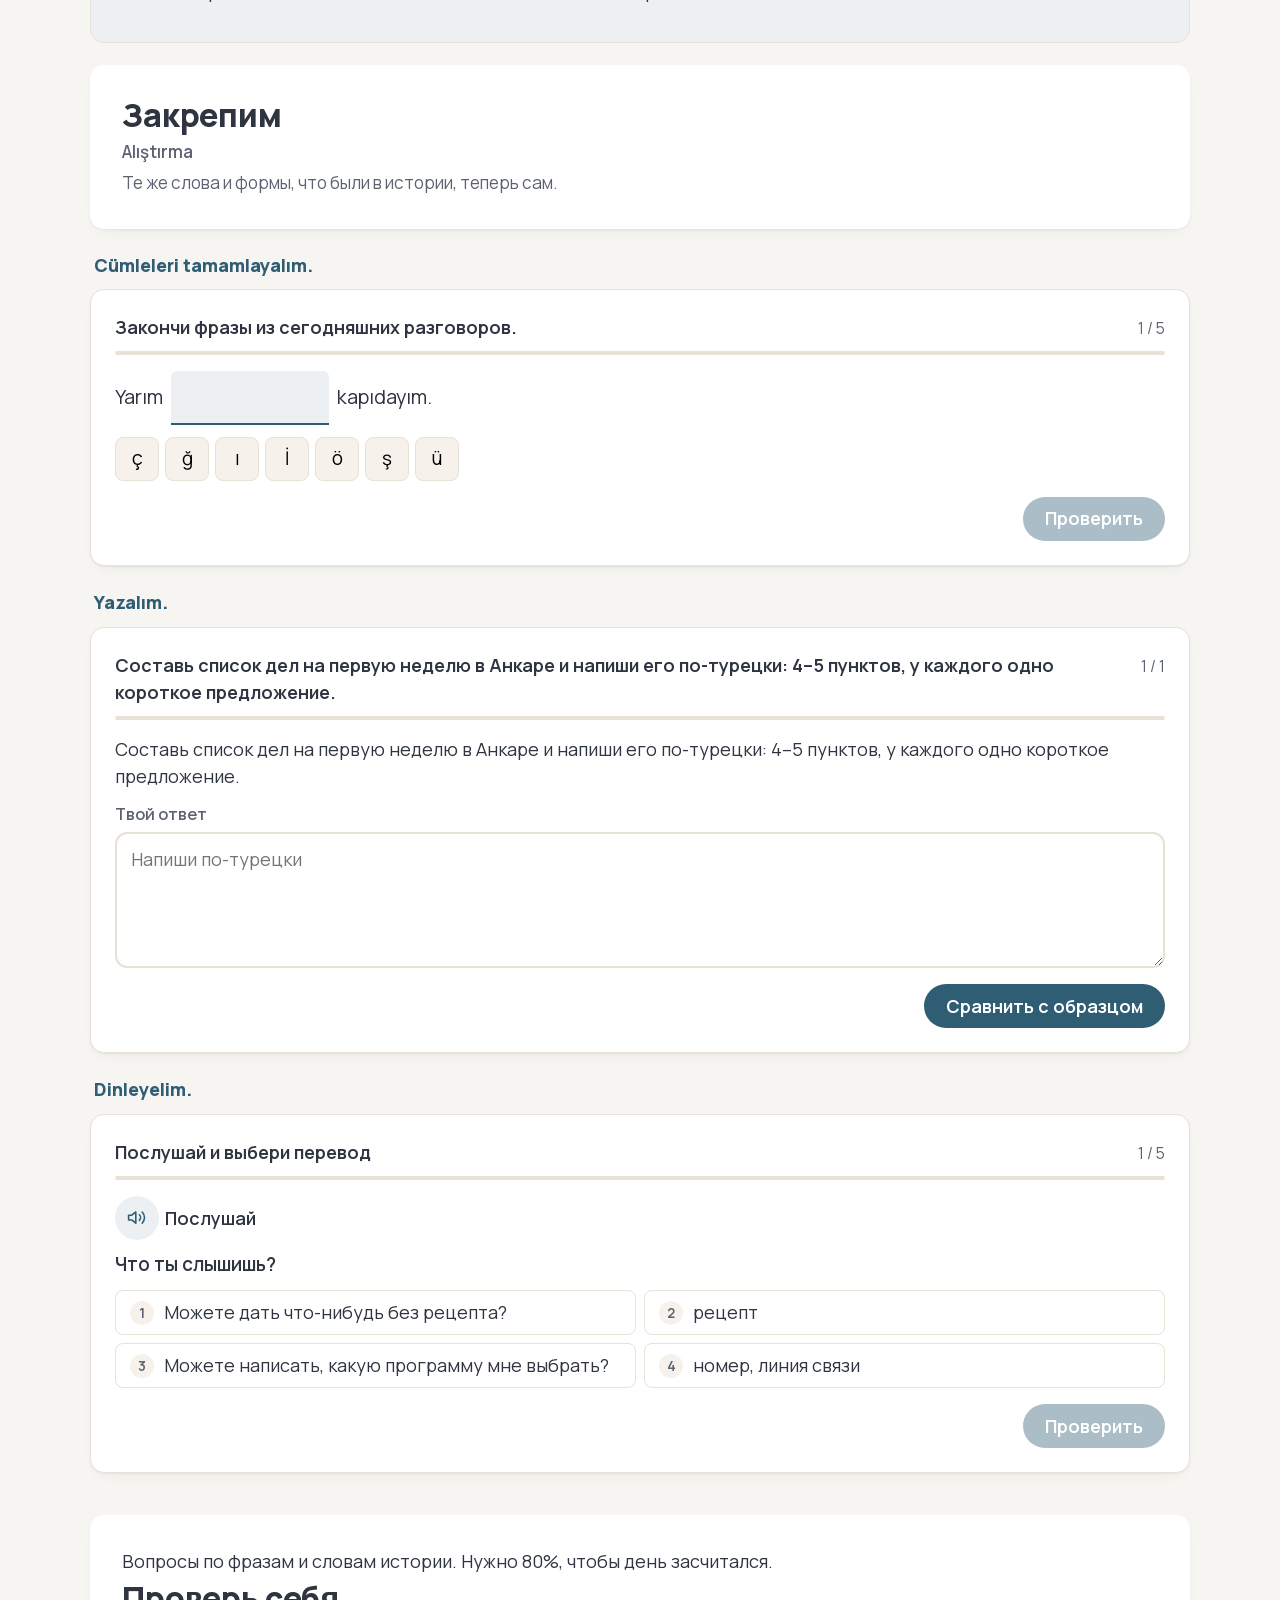
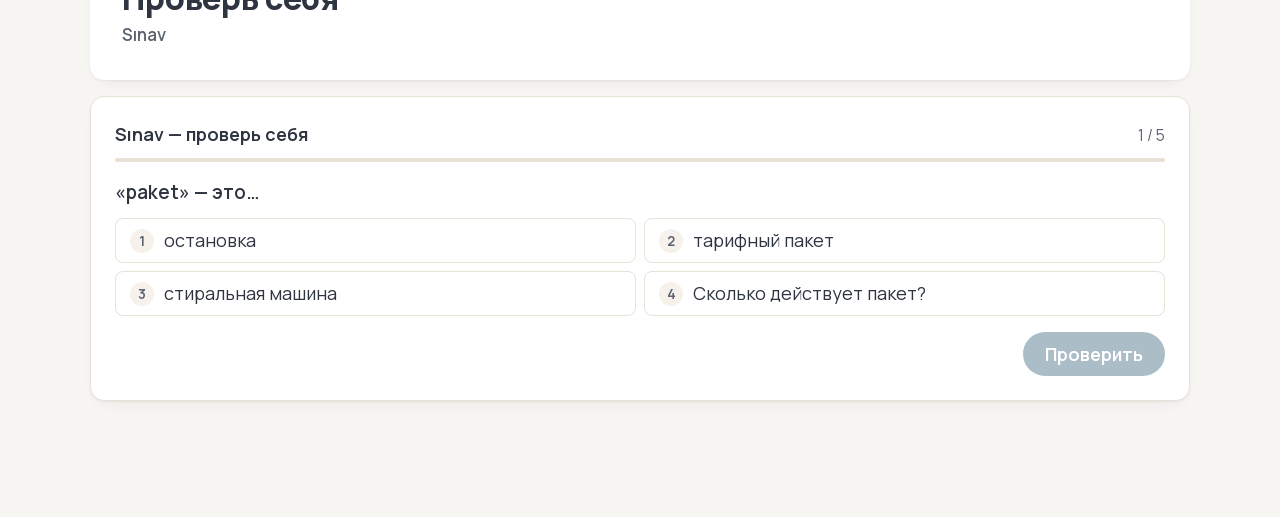
==== commit 0a102d1f: "Интерактивные визуализации: маршрут дня, схема города, разбор слова, шкала, диаграмма, чек-лист, пар" ====
--- a/d.b2.02/index.html
+++ b/d.b2.02/index.html
@@ -115,6 +115,10 @@
         <p>Первый день в пустой квартире. Что ты купишь и куда пойдёшь в первую очередь? Нажми на знакомые слова.</p>
         <p class="dy-prep__w" data-ui><button type="button" class="lx-chip lx-chip--tr dy-prep__chip" lang="tr" data-say="su">su</button><button type="button" class="lx-chip lx-chip--tr dy-prep__chip" lang="tr" data-say="ekmek">ekmek</button><button type="button" class="lx-chip lx-chip--tr dy-prep__chip" lang="tr" data-say="peynir">peynir</button><button type="button" class="lx-chip lx-chip--tr dy-prep__chip" lang="tr" data-say="internet">internet</button><button type="button" class="lx-chip lx-chip--tr dy-prep__chip" lang="tr" data-say="eczane">eczane</button><button type="button" class="lx-chip lx-chip--tr dy-prep__chip" lang="tr" data-say="otobüs">otobüs</button></p>
       </div>
+      <nav class="vz vz-route" aria-label="Маршрут дня">
+        <p class="vz__h">Маршрут дня <span>нажми на остановку, чтобы перейти к главе</span></p>
+        <div class="vz-route__wrap" style="--n:4"><ol class="vz-route__l"><li class="vz-route__i" style="--i:0"><a class="vz-route__s" href="#ch-1" data-route="ch-1"><span class="vz-route__n">1</span><span class="vz-route__t">09:30</span><span class="vz-route__p" lang="tr">Mutfak</span></a></li><li class="vz-route__i" style="--i:1"><a class="vz-route__s" href="#ch-2" data-route="ch-2"><span class="vz-route__n">2</span><span class="vz-route__t">10:30</span><span class="vz-route__p" lang="tr">Tunalı Hilmi Caddesi</span></a></li><li class="vz-route__i" style="--i:2"><a class="vz-route__s" href="#ch-3" data-route="ch-3"><span class="vz-route__n">3</span><span class="vz-route__t">12:00</span><span class="vz-route__p" lang="tr">Bakkal ve eczane</span></a></li><li class="vz-route__i" style="--i:3"><a class="vz-route__s" href="#ch-4" data-route="ch-4"><span class="vz-route__n">4</span><span class="vz-route__t">18:00</span><span class="vz-route__p" lang="tr">Ev</span></a></li></ol><span class="vz-route__bar" aria-hidden="true"></span></div>
+      </nav>
       <div class="st-chs">
       <article class="st-ch" id="ch-1" style="--i:0">
         <p class="st-ch__k"><span class="st-ch__n" data-ui>1</span><span class="st-ch__t">09:30 · Mutfak</span></p>
@@ -125,6 +129,17 @@
         <div class="st-b st-b--me"><span class="st-b__ava" aria-hidden="true" data-ui>Se</span><div class="st-b__body"><span class="st-b__who" lang="tr">Sen</span><p class="st-b__tr" lang="tr" data-say="Merhaba, bir damacana su istiyorum. Adres Kavaklıdere, Bestekar Sokak, daire yedi.">Merhaba, bir damacana su istiyorum. Adres Kavaklıdere, Bestekar Sokak, daire yedi.</p><p class="st-b__ru">Здравствуйте, мне одну бутыль воды. Адрес: Каваклыдере, улица Бестекяр, квартира семь.</p></div></div>
         <div class="st-b"><span class="st-b__ava" aria-hidden="true" data-ui>Su</span><div class="st-b__body"><span class="st-b__who" lang="tr">Sucu</span><p class="st-b__tr" lang="tr" data-say="Yarım saate kapıdayım. Boş damacananız var mı, yoksa depozito alacağım?">Yarım saate kapıdayım. Boş damacananız var mı, yoksa depozito alacağım?</p><p class="st-b__ru">Через полчаса буду у двери. Пустая бутыль у вас есть, или возьму залог?</p></div></div>
         <div class="st-note" role="note"><p class="st-note__h"><span class="st-note__ico"><svg aria-hidden="true" xmlns="http://www.w3.org/2000/svg" viewBox="0 0 24 24" fill="none" stroke="currentColor" stroke-width="2" stroke-linecap="round" stroke-linejoin="round" > <path d="M15 14c.2-1 .7-1.7 1.5-2.5 1-.9 1.5-2.2 1.5-3.5A6 6 0 0 0 6 8c0 1 .2 2.2 1.5 3.5.7.7 1.3 1.5 1.5 2.5" /> <path d="M9 18h6" /> <path d="M10 22h4" /> </svg></span><span>Тонкость: «через полчаса» без предлога</span></p><p><button type="button" class="st-w" data-say="yarım saate kapıdayım" aria-expanded="false"><span lang="tr">yarım saate kapıdayım</span><span class="st-w__ru">через полчаса буду у двери</span></button>: срок в дательном падеже отвечает на вопрос «к какому моменту». А <em>kapıdayım</em> — «я у двери» одним словом: местный падеж плюс «я». Русское будущее турок здесь не ставит, говорит в настоящем.</p><ul class="st-note__ex"><li><b lang="tr" data-say="On dakikaya oradayım.">On dakikaya oradayım.</b><span>Через десять минут буду там.</span></li><li><b lang="tr" data-say="Yarım saate hazır olur.">Yarım saate hazır olur.</b><span>Будет готово через полчаса.</span></li></ul></div>
+        <figure class="vz vz-map" data-viz="map" data-points="[{&quot;tr&quot;:&quot;Ev&quot;,&quot;ru&quot;:&quot;Квартира&quot;,&quot;note&quot;:&quot;Квартира на улице Бестекяр: сюда приезжает водовоз с бутылью.&quot;},{&quot;tr&quot;:&quot;Tunalı Hilmi&quot;,&quot;ru&quot;:&quot;Улица Туналы Хильми&quot;,&quot;note&quot;:&quot;Салоны связи, кофейни и магазины: здесь покупают интернет-пакет.&quot;},{&quot;tr&quot;:&quot;Bakkal&quot;,&quot;ru&quot;:&quot;Бакал&quot;,&quot;note&quot;:&quot;Магазин у дома: хлеб и сыр.&quot;},{&quot;tr&quot;:&quot;Eczane&quot;,&quot;ru&quot;:&quot;Аптека&quot;,&quot;note&quot;:&quot;Аптека на углу. Ночью ищи на двери список дежурных.&quot;},{&quot;tr&quot;:&quot;Kuğulu durağı&quot;,&quot;ru&quot;:&quot;Остановка у парка Кугулу&quot;,&quot;note&quot;:&quot;Автобус до Кызылая каждые пять минут.&quot;},{&quot;tr&quot;:&quot;Kızılay&quot;,&quot;ru&quot;:&quot;Кызылай&quot;,&quot;note&quot;:&quot;Завтрашняя цель: центр и ведомства.&quot;}]">
+          <figcaption class="vz__h">Мой квартал: шесть дел на схеме <span>нажми на точку</span></figcaption>
+          <svg class="vz-map__svg" viewBox="0 0 640 380" role="group" aria-label="Мой квартал: шесть дел на схеме">
+            <rect class="vz-map__bg" width="640" height="380" rx="18"/>
+            <g class="vz-map__area"><ellipse cx="230" cy="92" rx="96" ry="20"/><text x="230" y="98" text-anchor="middle">Kavaklıdere</text></g><path d="M470 20 L470 365" class="vz-map__st"/><path d="M90 200 L610 200" class="vz-map__st"/><path d="M130 110 L130 365" class="vz-map__st"/><path d="M330 200 L330 365" class="vz-map__st"/>
+            <path class="vz-map__route" d="M330 250 L470 130 L130 200 L130 300 L330 250 L560 345" pathLength="100"/>
+            <g class="vz-map__leg" style="--i:0"><rect x="365" y="173" width="70" height="34" rx="17"/><text x="400" y="197" text-anchor="middle">7 dk</text></g><g class="vz-map__leg" style="--i:1"><rect x="265" y="148" width="70" height="34" rx="17"/><text x="300" y="172" text-anchor="middle">9 dk</text></g><g class="vz-map__leg" style="--i:2"><rect x="95" y="233" width="70" height="34" rx="17"/><text x="130" y="257" text-anchor="middle">4 dk</text></g><g class="vz-map__leg" style="--i:3"><rect x="195" y="258" width="70" height="34" rx="17"/><text x="230" y="282" text-anchor="middle">4 dk</text></g><g class="vz-map__leg" style="--i:4"><rect x="410" y="280.5" width="70" height="34" rx="17"/><text x="445" y="304.5" text-anchor="middle">6 dk</text></g><g class="vz-map__pt is-route" data-pt="0" tabindex="0" role="button" aria-label="Квартира: Ev"><circle class="vz-map__hit" cx="330" cy="250" r="30"/><circle class="vz-map__dot" cx="330" cy="250" r="14"/><text x="352" y="258" text-anchor="start" lang="tr">Ev</text></g><g class="vz-map__pt is-route" data-pt="1" tabindex="0" role="button" aria-label="Улица Туналы Хильми: Tunalı Hilmi"><circle class="vz-map__hit" cx="470" cy="130" r="30"/><circle class="vz-map__dot" cx="470" cy="130" r="14"/><text x="448" y="138" text-anchor="end" lang="tr">Tunalı Hilmi</text></g><g class="vz-map__pt is-route" data-pt="2" tabindex="0" role="button" aria-label="Бакал: Bakkal"><circle class="vz-map__hit" cx="130" cy="200" r="30"/><circle class="vz-map__dot" cx="130" cy="200" r="14"/><text x="152" y="208" text-anchor="start" lang="tr">Bakkal</text></g><g class="vz-map__pt is-route" data-pt="3" tabindex="0" role="button" aria-label="Аптека: Eczane"><circle class="vz-map__hit" cx="130" cy="300" r="30"/><circle class="vz-map__dot" cx="130" cy="300" r="14"/><text x="152" y="308" text-anchor="start" lang="tr">Eczane</text></g><g class="vz-map__pt is-route" data-pt="4" tabindex="0" role="button" aria-label="Остановка у парка Кугулу: Kuğulu durağı"><circle class="vz-map__hit" cx="560" cy="345" r="30"/><circle class="vz-map__dot" cx="560" cy="345" r="14"/><text x="538" y="353" text-anchor="end" lang="tr">Kuğulu durağı</text></g><g class="vz-map__pt" data-pt="5" tabindex="0" role="button" aria-label="Кызылай: Kızılay"><circle class="vz-map__hit" cx="330" cy="40" r="30"/><circle class="vz-map__dot" cx="330" cy="40" r="10"/><text x="352" y="48" text-anchor="start" lang="tr">Kızılay</text></g>
+          </svg>
+          <ol class="vz-map__legs"><li><span lang="tr">Ev → Tunalı Hilmi</span><b>7 dk</b></li><li><span lang="tr">Tunalı Hilmi → Bakkal</span><b>9 dk</b></li><li><span lang="tr">Bakkal → Eczane</span><b>4 dk</b></li><li><span lang="tr">Eczane → Ev</span><b>4 dk</b></li><li><span lang="tr">Ev → Kuğulu durağı</span><b>6 dk</b></li></ol>
+          <div class="vz-map__info" aria-live="polite"><b lang="tr">Ev</b><span>Квартира на улице Бестекяр: сюда приезжает водовоз с бутылью.</span></div>
+        </figure>
       </article>
       <article class="st-ch" id="ch-2" style="--i:1">
         <p class="st-ch__k"><span class="st-ch__n" data-ui>2</span><span class="st-ch__t">10:30 · Tunalı Hilmi Caddesi</span></p>
@@ -147,6 +162,11 @@
         <div class="st-b st-b--me"><span class="st-b__ava" aria-hidden="true" data-ui>Se</span><div class="st-b__body"><span class="st-b__who" lang="tr">Sen</span><p class="st-b__tr" lang="tr" data-say="Boğazım ağrıyor. Reçetesiz bir şey verebilir misiniz?">Boğazım ağrıyor. Reçetesiz bir şey verebilir misiniz?</p><p class="st-b__ru">У меня болит горло. Можете дать что-нибудь без рецепта?</p></div></div>
         <div class="st-b"><span class="st-b__ava" aria-hidden="true" data-ui>Ec</span><div class="st-b__body"><span class="st-b__who" lang="tr">Eczacı</span><p class="st-b__tr" lang="tr" data-say="Bu pastilleri günde üç kez emin. İki gün içinde geçmezse doktora görünün.">Bu pastilleri günde üç kez emin. İki gün içinde geçmezse doktora görünün.</p><p class="st-b__ru">Рассасывайте эти пастилки три раза в день. Если за два дня не пройдёт, покажитесь врачу.</p></div></div>
         <div class="st-note" role="note"><p class="st-note__h"><span class="st-note__ico"><svg aria-hidden="true" xmlns="http://www.w3.org/2000/svg" viewBox="0 0 24 24" fill="none" stroke="currentColor" stroke-width="2" stroke-linecap="round" stroke-linejoin="round" > <path d="M15 14c.2-1 .7-1.7 1.5-2.5 1-.9 1.5-2.2 1.5-3.5A6 6 0 0 0 6 8c0 1 .2 2.2 1.5 3.5.7.7 1.3 1.5 1.5 2.5" /> <path d="M9 18h6" /> <path d="M10 22h4" /> </svg></span><span>Тонкость: «без» одним суффиксом</span></p><p><button type="button" class="st-w" data-say="reçetesiz" aria-expanded="false"><span lang="tr">reçetesiz</span><span class="st-w__ru">без рецепта</span></button>: <em>-siz</em> значит «без». Пара к нему — <em>-li</em>, «с»: <em>reçeteli ilaç</em>, лекарство по рецепту. Так же <em>şekersiz çay</em>, <em>sütlü kahve</em>.</p><ul class="st-note__ex"><li><b lang="tr" data-say="Reçetesiz satılıyor mu?">Reçetesiz satılıyor mu?</b><span>Это продаётся без рецепта?</span></li><li><b lang="tr" data-say="Bu ilaç reçeteli.">Bu ilaç reçeteli.</b><span>Это лекарство по рецепту.</span></li></ul></div>
+        <figure class="vz vz-pairs" data-viz="pairs">
+          <figcaption class="vz__h">«С» и «без» одним суффиксом <span>переключи форму</span></figcaption>
+          <div class="vz-pairs__sw" role="group" aria-label="Форма"><button type="button" data-mode="a" aria-pressed="true">-li · с</button><button type="button" data-mode="b" aria-pressed="false">-siz · без</button></div>
+          <ul class="vz-pairs__l"><li class="vz-pairs__i"><b lang="tr" data-a="reçeteli" data-b="reçetesiz">reçeteli</b><span data-a="по рецепту" data-b="без рецепта">по рецепту</span></li><li class="vz-pairs__i"><b lang="tr" data-a="şekerli" data-b="şekersiz">şekerli</b><span data-a="с сахаром" data-b="без сахара">с сахаром</span></li><li class="vz-pairs__i"><b lang="tr" data-a="sütlü" data-b="sütsüz">sütlü</b><span data-a="с молоком" data-b="без молока">с молоком</span></li><li class="vz-pairs__i"><b lang="tr" data-a="ücretli" data-b="ücretsiz">ücretli</b><span data-a="платный" data-b="бесплатный">платный</span></li><li class="vz-pairs__i"><b lang="tr" data-a="tuzlu" data-b="tuzsuz">tuzlu</b><span data-a="солёный" data-b="несолёный">солёный</span></li><li class="vz-pairs__i"><b lang="tr" data-a="internetli" data-b="internetsiz">internetli</b><span data-a="с интернетом" data-b="без интернета">с интернетом</span></li></ul>
+        </figure>
         <div class="st-quirk" role="note"><p class="st-quirk__h"><span class="st-quirk__ico"><svg aria-hidden="true" xmlns="http://www.w3.org/2000/svg" viewBox="0 0 24 24" fill="none" stroke="currentColor" stroke-width="2" stroke-linecap="round" stroke-linejoin="round" > <path d="M11.017 2.814a1 1 0 0 1 1.966 0l1.051 5.558a2 2 0 0 0 1.594 1.594l5.558 1.051a1 1 0 0 1 0 1.966l-5.558 1.051a2 2 0 0 0-1.594 1.594l-1.051 5.558a1 1 0 0 1-1.966 0l-1.051-5.558a2 2 0 0 0-1.594-1.594l-5.558-1.051a1 1 0 0 1 0-1.966l5.558-1.051a2 2 0 0 0 1.594-1.594z" /> <path d="M20 2v4" /> <path d="M22 4h-4" /> <circle cx="4" cy="20" r="2" /> </svg></span><span>Кстати</span></p><p>Ночью и в воскресенье работает <button type="button" class="st-w" data-say="nöbetçi eczane" aria-expanded="false"><span lang="tr">nöbetçi eczane</span><span class="st-w__ru">дежурная аптека</span></button>. Список дежурных висит на двери каждой аптеки, даже закрытой: ищи листок с адресами.</p></div>
       </article>
       <article class="st-ch" id="ch-4" style="--i:3">
@@ -159,12 +179,26 @@
           <div class="st-choice__opts" data-ui><button type="button" class="st-opt" data-ok="true" data-then="«Tabii, hemen yazıyorum». Через минуту приходит фото с кружком на программе «Karışık 40°». Вопрос «что выбрать?» стал частью просьбы." data-say="Hangi programı seçmem gerektiğini yazabilir misiniz?"><b lang="tr">Hangi programı seçmem gerektiğini yazabilir misiniz?</b><span>Можете написать, какую программу мне выбрать?</span></button><button type="button" class="st-opt" data-ok="false" data-then="Несрин-ханым смеётся: программы никого не выбирают. Выбираешь ты: «hangi programı seçmem gerektiğini»." data-say="Hangi program beni seçer, yazar mısınız?"><b lang="tr">Hangi program beni seçer, yazar mısınız?</b><span>Какая программа меня выберет, напишете?</span></button></div>
           <p class="st-choice__then" aria-live="polite" hidden></p>
         </div>
+        <figure class="vz vz-anat" data-viz="anat" data-parts="[{&quot;p&quot;:&quot;gerek&quot;,&quot;ru&quot;:&quot;нужно&quot;,&quot;role&quot;:&quot;корень&quot;},{&quot;p&quot;:&quot;tiğ&quot;,&quot;ru&quot;:&quot;то, что&quot;,&quot;role&quot;:&quot;причастие&quot;},{&quot;p&quot;:&quot;i&quot;,&quot;ru&quot;:&quot;его, этого&quot;,&quot;role&quot;:&quot;принадлежность&quot;},{&quot;p&quot;:&quot;n&quot;,&quot;ru&quot;:&quot;связка между гласными&quot;,&quot;role&quot;:&quot;буфер&quot;},{&quot;p&quot;:&quot;i&quot;,&quot;ru&quot;:&quot;кого? что?&quot;,&quot;role&quot;:&quot;винительный&quot;}]">
+          <figcaption class="vz__h">Разбор слова <span>нажимай на части по очереди</span></figcaption>
+          <p class="vz-anat__word"><b lang="tr">gerektiğini</b><button type="button" class="lx-say vz-say" data-say="gerektiğini" aria-label="Послушать: gerektiğini" data-ui><span class="lx-say__ico"><svg aria-hidden="true" xmlns="http://www.w3.org/2000/svg" viewBox="0 0 24 24" fill="none" stroke="currentColor" stroke-width="2" stroke-linecap="round" stroke-linejoin="round" > <path d="M11 4.702a.705.705 0 0 0-1.203-.498L6.413 7.587A1.4 1.4 0 0 1 5.416 8H3a1 1 0 0 0-1 1v6a1 1 0 0 0 1 1h2.416a1.4 1.4 0 0 1 .997.413l3.383 3.384A.705.705 0 0 0 11 19.298z" /> <path d="M16 9a5 5 0 0 1 0 6" /> <path d="M19.364 18.364a9 9 0 0 0 0-12.728" /> </svg></span></button></p>
+          <p class="vz-anat__ru">то, что нужно (сделать)</p>
+          <div class="vz-anat__parts"><button type="button" class="vz-anat__p is-root" style="--i:0" data-i="0" aria-pressed="false"><span class="vz-anat__m" lang="tr">gerek</span><span class="vz-anat__r">корень</span></button><span class="vz-anat__plus" aria-hidden="true">+</span><button type="button" class="vz-anat__p" style="--i:1" data-i="1" aria-pressed="false"><span class="vz-anat__m" lang="tr">tiğ</span><span class="vz-anat__r">причастие</span></button><span class="vz-anat__plus" aria-hidden="true">+</span><button type="button" class="vz-anat__p" style="--i:2" data-i="2" aria-pressed="false"><span class="vz-anat__m" lang="tr">i</span><span class="vz-anat__r">принадлежность</span></button><span class="vz-anat__plus" aria-hidden="true">+</span><button type="button" class="vz-anat__p" style="--i:3" data-i="3" aria-pressed="false"><span class="vz-anat__m" lang="tr">n</span><span class="vz-anat__r">буфер</span></button><span class="vz-anat__plus" aria-hidden="true">+</span><button type="button" class="vz-anat__p" style="--i:4" data-i="4" aria-pressed="false"><span class="vz-anat__m" lang="tr">i</span><span class="vz-anat__r">винительный</span></button></div>
+          <p class="vz-anat__info" aria-live="polite">Слово собирается слева направо: каждая часть добавляет смысл.</p>
+        </figure>
         <div class="st-b st-b--me"><span class="st-b__ava" aria-hidden="true" data-ui>Se</span><div class="st-b__body"><span class="st-b__who" lang="tr">Sen</span><p class="st-b__tr" lang="tr" data-say="Bir de yarın Kızılay'a nasıl giderim? Metro yakın mı?">Bir de yarın Kızılay'a nasıl giderim? Metro yakın mı?</p><p class="st-b__ru">И ещё: как мне завтра доехать до Кызылая? Метро близко?</p></div></div>
         <div class="st-b"><span class="st-b__ava" aria-hidden="true" data-ui>NH</span><div class="st-b__body"><span class="st-b__who" lang="tr">Nesrin Hanım</span><p class="st-b__tr" lang="tr" data-say="En kolayı otobüs. Kuğulu Park durağından her beş dakikada bir geçiyor.">En kolayı otobüs. Kuğulu Park durağından her beş dakikada bir geçiyor.</p><p class="st-b__ru">Проще всего автобусом. С остановки у парка Кугулу ходит каждые пять минут.</p></div></div>
         <div class="st-note" role="note"><p class="st-note__h"><span class="st-note__ico"><svg aria-hidden="true" xmlns="http://www.w3.org/2000/svg" viewBox="0 0 24 24" fill="none" stroke="currentColor" stroke-width="2" stroke-linecap="round" stroke-linejoin="round" > <path d="M15 14c.2-1 .7-1.7 1.5-2.5 1-.9 1.5-2.2 1.5-3.5A6 6 0 0 0 6 8c0 1 .2 2.2 1.5 3.5.7.7 1.3 1.5 1.5 2.5" /> <path d="M9 18h6" /> <path d="M10 22h4" /> </svg></span><span>Тонкость: «каждые пять минут»</span></p><p><button type="button" class="st-w" data-say="her beş dakikada bir" aria-expanded="false"><span lang="tr">her beş dakikada bir</span><span class="st-w__ru">каждые пять минут</span></button>: <em>her</em> + число + местный падеж + <em>bir</em>. Так говорят о расписании и о лекарствах.</p><ul class="st-note__ex"><li><b lang="tr" data-say="Her beş dakikada bir otobüs var.">Her beş dakikada bir otobüs var.</b><span>Автобус каждые пять минут.</span></li><li><b lang="tr" data-say="Her sekiz saatte bir alın.">Her sekiz saatte bir alın.</b><span>Принимайте каждые восемь часов.</span></li></ul></div>
       </article>
       </div>
       <p class="st-end">К вечеру на кухне стоит бутыль воды, в телефоне интернет, в холодильнике хлеб и сыр, горло лечится, машинка стирает, а маршрут на завтра записан. Шесть дел за один день, и всё по-турецки.</p>
+      <figure class="vz vz-tasks" data-viz="tasks">
+          <figcaption class="vz__h">Шесть дел первого дня <span>отмечай, что уже умеешь сказать</span></figcaption>
+          <div class="vz-tasks__body">
+            <div class="vz-tasks__ring" role="img" aria-label="Готово 0 из 6"><svg viewBox="0 0 120 120" aria-hidden="true"><circle class="vz-tasks__bg" cx="60" cy="60" r="50"/><circle class="vz-tasks__fg" cx="60" cy="60" r="50" pathLength="100" stroke-dasharray="0 100"/></svg><span><b>0</b>из 6</span></div>
+            <ul class="vz-tasks__l"><li><label class="vz-tasks__i"><input type="checkbox" class="vz-tasks__cb"><span class="vz-tasks__box" aria-hidden="true"></span><span class="vz-tasks__w"><b lang="tr">Bir damacana su istiyorum.</b><small>заказать воду</small></span></label></li><li><label class="vz-tasks__i"><input type="checkbox" class="vz-tasks__cb"><span class="vz-tasks__box" aria-hidden="true"></span><span class="vz-tasks__w"><b lang="tr">Turistler için internet paketi var mı?</b><small>купить интернет</small></span></label></li><li><label class="vz-tasks__i"><input type="checkbox" class="vz-tasks__cb"><span class="vz-tasks__box" aria-hidden="true"></span><span class="vz-tasks__w"><b lang="tr">Bakkaldan ekmek ve peynir aldım.</b><small>купить хлеб и сыр</small></span></label></li><li><label class="vz-tasks__i"><input type="checkbox" class="vz-tasks__cb"><span class="vz-tasks__box" aria-hidden="true"></span><span class="vz-tasks__w"><b lang="tr">Reçetesiz bir şey verebilir misiniz?</b><small>лекарство от горла</small></span></label></li><li><label class="vz-tasks__i"><input type="checkbox" class="vz-tasks__cb"><span class="vz-tasks__box" aria-hidden="true"></span><span class="vz-tasks__w"><b lang="tr">Hangi programı seçmem gerektiğini yazabilir misiniz?</b><small>разобраться с машинкой</small></span></label></li><li><label class="vz-tasks__i"><input type="checkbox" class="vz-tasks__cb"><span class="vz-tasks__box" aria-hidden="true"></span><span class="vz-tasks__w"><b lang="tr">Yarın Kızılay'a nasıl giderim?</b><small>узнать дорогу на завтра</small></span></label></li></ul>
+          </div>
+        </figure>
   </section>
 
   <section data-section="ozet" data-words="93" id="p-ozet" class="st-sec">
@@ -277,5 +311,112 @@
   gsap.to(q('an-drift'), { x: 24, duration: 9, ease: 'sine.inOut', yoyo: true, repeat: -1 });
 })();
 </script>
+<script>
+// Поведение визуализаций дня (вставляется в страницу инлайном, как design.js у дней A1).
+(() => {
+  const RM = matchMedia('(prefers-reduced-motion: reduce)').matches;
+  const $ = (r, s) => r.querySelector(s), $$ = (r, s) => [...r.querySelectorAll(s)];
+  const esc = (s) => String(s).replace(/[&<>"]/g, (c) => ({ '&': '&amp;', '<': '&lt;', '>': '&gt;', '"': '&quot;' }[c]));
+  const speak = (tr) => { try { const u = new SpeechSynthesisUtterance(tr); u.lang = 'tr-TR'; speechSynthesis.cancel(); speechSynthesis.speak(u); } catch (e) {} };
+
+  // появление при прокрутке: блок получает is-in один раз
+  const io = new IntersectionObserver((es) => es.forEach((e) => { if (e.isIntersecting) { e.target.classList.add('is-in'); io.unobserve(e.target); } }), { threshold: 0.35 });
+  $$(document, '.vz').forEach((el) => (RM ? el.classList.add('is-in') : io.observe(el)));
+
+  // маршрут дня: текущая глава подсвечивается, полоса прогресса растёт
+  const route = $(document, '.vz-route');
+  if (route) {
+    const links = $$(route, '[data-route]');
+    const bar = $(route, '.vz-route__bar');
+    const seen = new Set();
+    const ro = new IntersectionObserver((es) => {
+      es.forEach((e) => { if (e.isIntersecting) seen.add(e.target.id); });
+      let cur = -1;
+      links.forEach((a, i) => { const on = seen.has(a.dataset.route); a.classList.toggle('is-done', on); if (on) cur = i; });
+      links.forEach((a, i) => a.toggleAttribute('aria-current', i === cur));
+      if (bar) bar.style.setProperty('--p', links.length > 1 ? Math.max(0, cur) / (links.length - 1) : 1);
+    }, { rootMargin: '0px 0px -55% 0px' });
+    links.forEach((a) => { const ch = document.getElementById(a.dataset.route); if (ch) ro.observe(ch); });
+  }
+
+  // схема города: точка → подпись внизу
+  $$(document, '[data-viz="map"]').forEach((fig) => {
+    const pts = JSON.parse(fig.dataset.points);
+    const info = $(fig, '.vz-map__info');
+    const pick = (g) => {
+      const p = pts[g.dataset.pt];
+      $$(fig, '.vz-map__pt').forEach((x) => x.classList.toggle('is-on', x === g));
+      info.innerHTML = `<b lang="tr">${esc(p.tr)}</b><span>${esc(p.note || p.ru)}</span>`;
+      speak(p.tr);
+    };
+    $$(fig, '.vz-map__pt').forEach((g) => {
+      g.addEventListener('click', () => pick(g));
+      g.addEventListener('keydown', (e) => { if (e.key === 'Enter' || e.key === ' ') { e.preventDefault(); pick(g); } });
+    });
+  });
+
+  // разбор слова: части загораются по очереди, под ними — смысл
+  $$(document, '[data-viz="anat"]').forEach((fig) => {
+    const parts = JSON.parse(fig.dataset.parts);
+    const info = $(fig, '.vz-anat__info');
+    const btns = $$(fig, '.vz-anat__p');
+    btns.forEach((b, i) => b.addEventListener('click', () => {
+      btns.forEach((x, k) => { x.classList.toggle('is-lit', k <= i); x.setAttribute('aria-pressed', k === i); });
+      const built = parts.slice(0, i + 1).map((x) => x.p).join('');
+      info.innerHTML = `<b lang="tr">${esc(built)}</b> · <i>${esc(parts[i].p)}</i> — ${esc(parts[i].ru)}`;
+    }));
+  });
+
+  // шкала: цифра → фраза, перевод, пояснение
+  $$(document, '[data-viz="scale"]').forEach((fig) => {
+    const items = JSON.parse(fig.dataset.items);
+    const card = $(fig, '.vz-scale__card'), fill = $(fig, '.vz-scale__fill');
+    $$(fig, '.vz-scale__m').forEach((m, i) => m.addEventListener('click', () => {
+      const it = items[i];
+      $$(fig, '.vz-scale__m').forEach((x) => x.setAttribute('aria-pressed', x === m));
+      fill.style.setProperty('--x', it.pos + '%');
+      $(card, '.vz-scale__tr b').textContent = it.tr;
+      $(card, '.vz-scale__tr b').dataset.say = it.tr;
+      $(card, '.vz-say').dataset.say = it.tr;
+      $(card, '.vz-scale__ru').textContent = it.ru;
+      $(card, '.vz-scale__note').textContent = it.note || '';
+      speak(it.tr);
+    }));
+  });
+
+  // столбики: нажатие показывает пояснение
+  $$(document, '[data-viz="bars"]').forEach((fig) => {
+    const note = $(fig, '.vz-bars__note');
+    $$(fig, '.vz-bars__track').forEach((t) => t.addEventListener('click', () => {
+      $$(fig, '.vz-bars__i').forEach((li) => li.classList.toggle('is-on', li.contains(t)));
+      note.textContent = t.dataset.note;
+    }));
+  });
+
+  // чек-лист: кольцо заполняется
+  $$(document, '[data-viz="tasks"]').forEach((fig) => {
+    const cbs = $$(fig, '.vz-tasks__cb');
+    const fg = $(fig, '.vz-tasks__fg'), num = $(fig, '.vz-tasks__ring b'), ring = $(fig, '.vz-tasks__ring');
+    const upd = () => {
+      const k = cbs.filter((c) => c.checked).length, p = Math.round((k / cbs.length) * 100);
+      fg.setAttribute('stroke-dasharray', `${p} 100`);
+      num.textContent = k;
+      ring.setAttribute('aria-label', `Готово ${k} из ${cbs.length}`);
+      fig.classList.toggle('is-full', k === cbs.length);
+    };
+    cbs.forEach((c) => c.addEventListener('change', () => { upd(); if (c.checked) speak(c.closest('label').querySelector('b').textContent); }));
+  });
+
+  // пары суффиксов: переключатель формы
+  $$(document, '[data-viz="pairs"]').forEach((fig) => {
+    $$(fig, '[data-mode]').forEach((b) => b.addEventListener('click', () => {
+      const m = b.dataset.mode;
+      $$(fig, '[data-mode]').forEach((x) => x.setAttribute('aria-pressed', x === b));
+      fig.classList.toggle('is-b', m === 'b');
+      $$(fig, '[data-a]').forEach((el) => { el.textContent = el.dataset[m]; });
+    }));
+  });
+})();
+</script>
 </body>
 </html>
--- a/d.b2.02/media/design.css
+++ b/d.b2.02/media/design.css
@@ -108,3 +108,138 @@
 .lx[data-design="b2-cankaya"] .dy-prep { margin: 0 0 4px; }
 .lx[data-design="b2-cankaya"] .dy-prep__chip { min-height: 40px; }
 .lx[data-design="b2-cankaya"] .dy-culture { box-shadow: none; border: 1px solid var(--lx-line); }
+
+/* ---------- визуализации дня (tools/viz.css) ----------
+   Одна серия = цвет дня (--lx-accent), текст — чернила kit, сетка и подложки — нейтральные.
+   Тонкие метки, скруглённые концы, подписи прямо у данных. Анимация только при is-in и без reduced-motion. */
+.lx .vz { margin: 18px 0; padding: clamp(16px, 3.4vw, 26px); border-radius: var(--lx-r, 14px); background: var(--lx-surf, #fff); border: 1px solid var(--lx-line); }
+.lx .vz__h { display: flex; flex-wrap: wrap; align-items: baseline; gap: 4px 10px; margin: 0 0 14px !important; font-weight: 800; font-size: 1.05em; color: var(--lx-ink); }
+.lx .vz__h span { font-weight: 500; font-size: .85em; color: var(--lx-muted); }
+.lx .vz-say { flex: none; }
+
+/* маршрут дня: степпер на всю ширину, без горизонтальной прокрутки */
+.lx .vz-route__wrap { position: relative; }
+.lx .vz-route__l { position: relative; display: grid; grid-template-columns: repeat(var(--n), 1fr); gap: 4px; margin: 0; padding: 0; list-style: none; }
+.lx .vz-route__l::before { content: ""; position: absolute; left: calc(50% / var(--n)); right: calc(50% / var(--n)); top: 20px; height: 3px; border-radius: 3px; background: var(--lx-line); }
+.lx .vz-route__bar { position: absolute; left: calc(50% / var(--n)); top: 20px; height: 3px; width: calc((100% - 100% / var(--n)) * var(--p, 0)); border-radius: 3px; background: var(--lx-accent); transition: width .5s ease; pointer-events: none; }
+.lx .vz-route__s { position: relative; display: grid; gap: 4px; justify-items: center; text-align: center; padding: 0 2px 4px; color: inherit; text-decoration: none; }
+.lx .vz-route__n { display: grid; place-items: center; width: 44px; height: 44px; border-radius: 50%; background: var(--lx-surf); border: 3px solid var(--lx-line); color: var(--lx-muted); font-weight: 800; transition: border-color .3s, background-color .3s, color .3s; }
+.lx .vz-route__s.is-done .vz-route__n { border-color: var(--lx-accent); color: var(--lx-accent); }
+.lx .vz-route__s[aria-current] .vz-route__n { background: var(--lx-accent); border-color: var(--lx-accent); color: #fff; }
+.lx .vz-route__t { font-weight: 800; font-variant-numeric: tabular-nums; font-size: .92em; }
+.lx .vz-route__p { font-size: .78em; color: var(--lx-muted); line-height: 1.25; overflow-wrap: anywhere; }
+.lx .vz-route .vz-route__i { opacity: 0; transform: translateY(8px); }
+.lx .vz-route.is-in .vz-route__i { opacity: 1; transform: none; transition: opacity .4s ease calc(var(--i) * .08s), transform .4s ease calc(var(--i) * .08s); }
+
+/* схема города */
+.lx .vz-map__svg { display: block; width: 100%; max-width: 640px; height: auto; margin: 0 auto; }
+.lx .vz-map__bg { fill: var(--lx-surf2); }
+.lx .vz-map__st { fill: none; stroke: color-mix(in srgb, var(--lx-ink) 12%, transparent); stroke-width: 14; stroke-linecap: round; }
+.lx .vz-map__area ellipse { fill: color-mix(in srgb, var(--lx-ink) 5%, transparent); }
+.lx .vz-map__area text { fill: var(--lx-muted); font-size: 18px; font-weight: 600; letter-spacing: .06em; text-transform: uppercase; }
+.lx .vz-map__route { fill: none; stroke: var(--lx-accent); stroke-width: 6; stroke-linecap: round; stroke-linejoin: round; stroke-dasharray: 100; stroke-dashoffset: 100; }
+.lx .vz-map.is-in .vz-map__route { stroke-dashoffset: 0; transition: stroke-dashoffset 2s ease-in-out .2s; }
+.lx .vz-map__leg rect { fill: var(--lx-surf); stroke: var(--lx-line); }
+.lx .vz-map__leg text { fill: var(--lx-ink); font-size: 18px; font-weight: 700; }
+.lx .vz-map__leg { opacity: 0; }
+.lx .vz-map.is-in .vz-map__leg { opacity: 1; transition: opacity .4s ease calc(1.2s + var(--i) * .35s); }
+.lx .vz-map__pt { cursor: pointer; outline: none; }
+.lx .vz-map__hit { fill: transparent; }
+.lx .vz-map__dot { fill: var(--lx-surf); stroke: var(--lx-muted); stroke-width: 3; transition: r .2s; }
+.lx .vz-map__pt.is-route .vz-map__dot { stroke: var(--lx-accent); }
+.lx .vz-map__pt.is-on .vz-map__dot, .lx .vz-map__pt:hover .vz-map__dot { fill: var(--lx-accent); stroke: var(--lx-accent); }
+.lx .vz-map__pt:focus-visible .vz-map__dot { stroke-width: 5; stroke: var(--lx-ink); }
+.lx .vz-map__pt text { fill: var(--lx-ink); font-size: 23px; font-weight: 700; paint-order: stroke; stroke: var(--lx-surf2); stroke-width: 7px; stroke-linejoin: round; }
+.lx .vz-map__info { display: grid; gap: 2px; margin-top: 12px; padding: 12px 14px; border-radius: 12px; background: var(--lx-soft); min-height: 64px; }
+.lx .vz-map__info span { color: var(--lx-muted); }
+
+/* разбор слова */
+.lx .vz-anat__word { display: flex; align-items: center; gap: 10px; margin: 0 !important; font-size: clamp(1.3em, 4.6vw, 1.7em); overflow-wrap: anywhere; }
+.lx .vz-anat__ru { margin: 4px 0 14px !important; color: var(--lx-muted); }
+.lx .vz-anat__parts { display: flex; flex-wrap: wrap; align-items: center; gap: 6px; }
+.lx .vz-anat__plus { color: var(--lx-muted); font-weight: 700; }
+.lx .vz-anat__p { display: grid; gap: 2px; justify-items: center; min-width: 44px; min-height: 52px; padding: 8px 12px; border: 2px solid var(--lx-line); border-radius: 12px; background: var(--lx-surf); color: var(--lx-ink); font: inherit; cursor: pointer; transition: background-color .2s, border-color .2s, transform .2s; }
+.lx .vz-anat__p:hover { border-color: var(--lx-accent); }
+.lx .vz-anat__m { font-weight: 800; font-size: 1.1em; }
+.lx .vz-anat__r { font-size: .72em; color: var(--lx-muted); }
+.lx .vz-anat__p.is-root { border-color: var(--lx-accent); }
+.lx .vz-anat__p.is-lit { background: var(--lx-soft); border-color: var(--lx-accent); }
+.lx .vz-anat__p[aria-pressed="true"] { background: var(--lx-accent); }
+.lx .vz-anat__p[aria-pressed="true"] :is(.vz-anat__m, .vz-anat__r) { color: #fff; }
+.lx .vz-anat .vz-anat__p { opacity: 0; transform: translateY(10px); }
+.lx .vz-anat.is-in .vz-anat__p { opacity: 1; transform: none; transition: opacity .35s ease calc(var(--i) * .12s), transform .35s ease calc(var(--i) * .12s), background-color .2s, border-color .2s; }
+.lx .vz-anat__info { margin: 14px 0 0 !important; padding: 12px 14px; border-radius: 12px; background: var(--lx-surf2); min-height: 48px; }
+.lx .vz-anat__info i { font-style: normal; font-weight: 800; color: var(--lx-accent); }
+
+/* шкала */
+.lx .vz-scale__track { position: relative; height: 44px; margin: 6px 22px 0; }
+.lx .vz-scale__track::before { content: ""; position: absolute; left: 0; right: 0; top: 20px; height: 4px; border-radius: 4px; background: linear-gradient(90deg, var(--lx-line), color-mix(in srgb, var(--lx-accent) 45%, var(--lx-line))); }
+.lx .vz-scale__fill { position: absolute; left: 0; top: 20px; height: 4px; width: var(--x); border-radius: 4px; background: var(--lx-accent); transition: width .4s ease; }
+.lx .vz-scale__m { position: absolute; left: var(--x); top: 0; width: 44px; height: 44px; margin-left: -22px; border-radius: 50%; border: 3px solid var(--lx-accent); background: var(--lx-surf); color: var(--lx-accent); font: inherit; font-weight: 800; cursor: pointer; transition: background-color .2s, color .2s, transform .2s; }
+.lx .vz-scale__m[aria-pressed="true"] { background: var(--lx-accent); color: #fff; transform: scale(1.08); }
+.lx .vz-scale__ends { display: flex; justify-content: space-between; margin: 8px 0 12px !important; font-size: .85em; color: var(--lx-muted); font-weight: 600; }
+.lx .vz-scale__card { padding: 14px; border-radius: 12px; background: var(--lx-soft); }
+.lx .vz-scale__tr { display: flex; align-items: center; gap: 10px; margin: 0 !important; font-size: 1.1em; }
+.lx .vz-scale__ru { margin: 4px 0 0 !important; color: var(--lx-ink); }
+.lx .vz-scale__note { margin: 6px 0 0 !important; color: var(--lx-muted); font-size: .92em; }
+
+/* столбики */
+.lx .vz-bars__l { display: grid; gap: 10px; margin: 0; padding: 0; list-style: none; }
+.lx .vz-bars__i { display: grid; grid-template-columns: minmax(96px, 34%) 1fr auto; align-items: center; gap: 10px; }
+.lx .vz-bars__lab { font-weight: 600; line-height: 1.25; }
+.lx .vz-bars__track { position: relative; height: 44px; padding: 0; border: 0; background: none; cursor: pointer; }
+.lx .vz-bars__track::before { content: ""; position: absolute; left: 0; right: 0; top: 50%; height: 1px; background: var(--lx-line); }
+.lx .vz-bars__bar { position: absolute; left: 0; top: 50%; height: 16px; margin-top: -8px; width: calc(var(--v) * 100%); border-radius: 0 4px 4px 0; background: var(--lx-accent); transform-origin: left center; transform: scaleX(0); }
+.lx .vz-bars.is-in .vz-bars__bar { transform: scaleX(1); transition: transform .8s cubic-bezier(.2, .7, .2, 1) calc(var(--i) * .12s); }
+.lx .vz-bars__i.is-on .vz-bars__bar { background: color-mix(in srgb, var(--lx-accent) 80%, var(--lx-ink)); }
+.lx .vz-bars__val { font-weight: 800; font-variant-numeric: tabular-nums; white-space: nowrap; }
+.lx .vz-bars__note { margin: 12px 0 0 !important; padding: 10px 14px; border-radius: 12px; background: var(--lx-surf2); color: var(--lx-ink); min-height: 44px; }
+
+/* чек-лист с кольцом */
+.lx .vz-tasks__body { display: grid; grid-template-columns: auto 1fr; gap: 18px; align-items: center; }
+@media (max-width: 520px) { .lx .vz-tasks__body { grid-template-columns: 1fr; justify-items: center; } }
+.lx .vz-tasks__ring { position: relative; width: 120px; height: 120px; }
+.lx .vz-tasks__ring svg { width: 100%; height: 100%; transform: rotate(-90deg); }
+.lx .vz-tasks__bg { fill: none; stroke: var(--lx-surf2); stroke-width: 12; }
+.lx .vz-tasks__fg { fill: none; stroke: var(--lx-accent); stroke-width: 12; stroke-linecap: round; transition: stroke-dasharray .5s ease; }
+.lx .vz-tasks__ring span { position: absolute; inset: 0; display: grid; place-content: center; text-align: center; color: var(--lx-muted); font-size: .85em; line-height: 1.1; }
+.lx .vz-tasks__ring b { font-size: 2em; color: var(--lx-ink); }
+.lx .vz-tasks.is-full .vz-tasks__ring b { color: var(--lx-accent); }
+.lx .vz-tasks__l { display: grid; gap: 6px; width: 100%; margin: 0; padding: 0; list-style: none; }
+.lx .vz-tasks__i { position: relative; display: grid; grid-template-columns: 28px 1fr; gap: 10px; align-items: center; min-height: 48px; padding: 6px 10px; border-radius: 12px; cursor: pointer; }
+.lx .vz-tasks__i:hover { background: var(--lx-surf2); }
+.lx .vz-tasks__cb { position: absolute; opacity: 0; width: 1px; height: 1px; }
+.lx .vz-tasks__box { width: 26px; height: 26px; border-radius: 8px; border: 2px solid var(--lx-line); background: var(--lx-surf); transition: background-color .2s, border-color .2s; }
+.lx .vz-tasks__cb:checked + .vz-tasks__box { background: var(--lx-accent) url("data:image/svg+xml,%3Csvg xmlns='http://www.w3.org/2000/svg' viewBox='0 0 24 24' fill='none' stroke='white' stroke-width='3.5' stroke-linecap='round' stroke-linejoin='round'%3E%3Cpath d='M5 12.5l4.5 4.5L19 7.5'/%3E%3C/svg%3E") center / 18px no-repeat; border-color: var(--lx-accent); }
+.lx .vz-tasks__cb:focus-visible + .vz-tasks__box { outline: 3px solid var(--lx-accent); outline-offset: 2px; }
+.lx .vz-tasks__w { display: grid; }
+.lx .vz-tasks__w small { color: var(--lx-muted); }
+.lx .vz-tasks__cb:checked ~ .vz-tasks__w b { color: var(--lx-accent); }
+
+/* пары суффиксов */
+.lx .vz-pairs__sw { display: inline-flex; gap: 4px; padding: 4px; margin-bottom: 12px; border-radius: 999px; background: var(--lx-surf2); }
+.lx .vz-pairs__sw button { min-height: 44px; padding: 0 18px; border: 0; border-radius: 999px; background: none; color: var(--lx-ink); font: inherit; font-weight: 700; cursor: pointer; }
+.lx .vz-pairs__sw button[aria-pressed="true"] { background: var(--lx-accent); color: #fff; }
+.lx .vz-pairs__l { display: grid; grid-template-columns: repeat(auto-fill, minmax(150px, 1fr)); gap: 8px; margin: 0; padding: 0; list-style: none; }
+.lx .vz-pairs__i { display: grid; gap: 2px; padding: 12px 14px; border-radius: 12px; background: var(--lx-soft); }
+.lx .vz-pairs__i b { font-size: 1.1em; }
+.lx .vz-pairs__i span { color: var(--lx-muted); font-size: .92em; }
+
+@media (prefers-reduced-motion: reduce) {
+  .lx .vz *, .lx .vz { transition: none !important; }
+  .lx .vz-map__route { stroke-dashoffset: 0; }
+  .lx :is(.vz-route__i, .vz-anat__p, .vz-map__leg) { opacity: 1 !important; transform: none !important; }
+  .lx .vz-bars__bar { transform: none; }
+}
+
+/* схема на узком экране: подписи точек крупнее, участки пути — списком под схемой */
+.lx .vz-map__legs { display: none; margin: 10px 0 0; padding: 0; list-style: none; gap: 6px; }
+.lx .vz-map__legs li { display: flex; justify-content: space-between; gap: 10px; padding: 8px 12px; border-radius: 10px; background: var(--lx-surf2); font-size: .92em; }
+.lx .vz-map__legs b { white-space: nowrap; color: var(--lx-accent); }
+@media (max-width: 600px) {
+  .lx .vz-map__leg { display: none; }
+  .lx .vz-map__legs { display: grid; }
+  .lx .vz-map__pt text { font-size: 34px; stroke-width: 9px; }
+  .lx .vz-map__area text { font-size: 26px; }
+  .lx .vz-map__dot { r: 16; }
+}
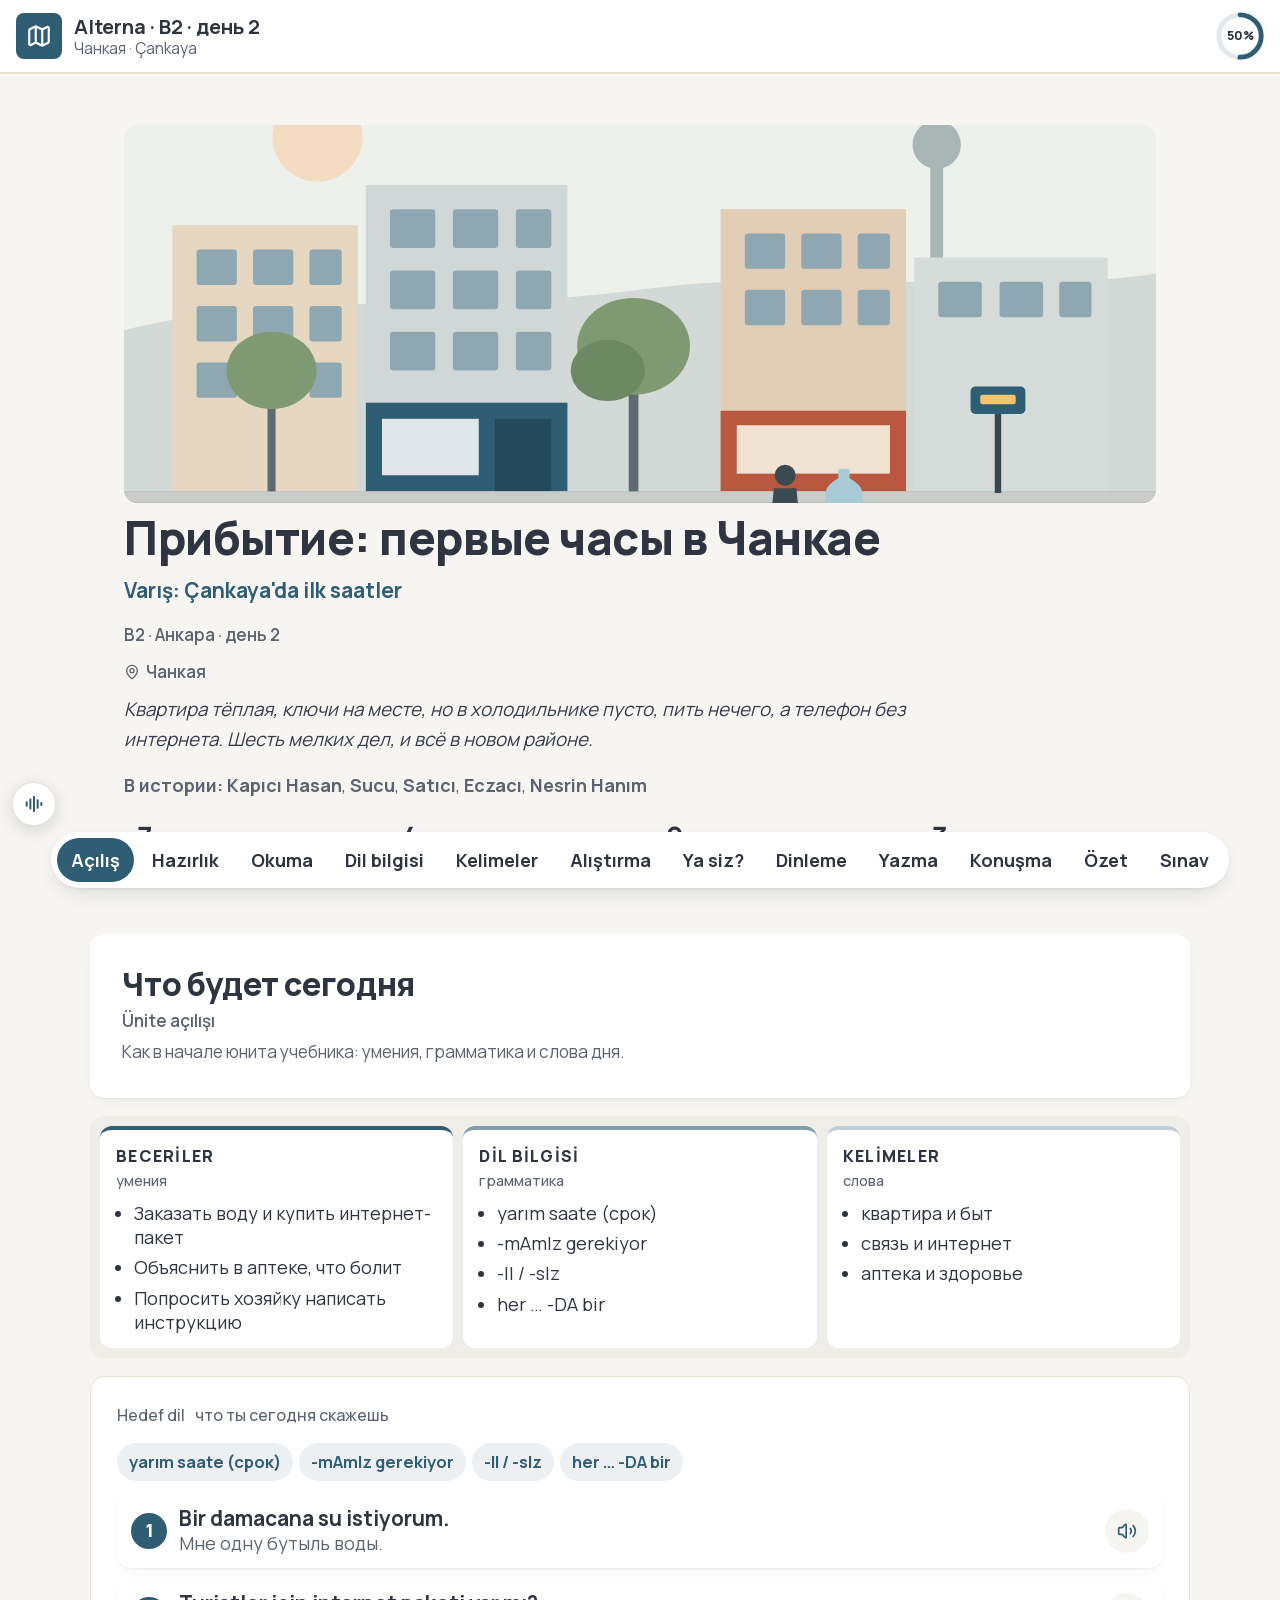
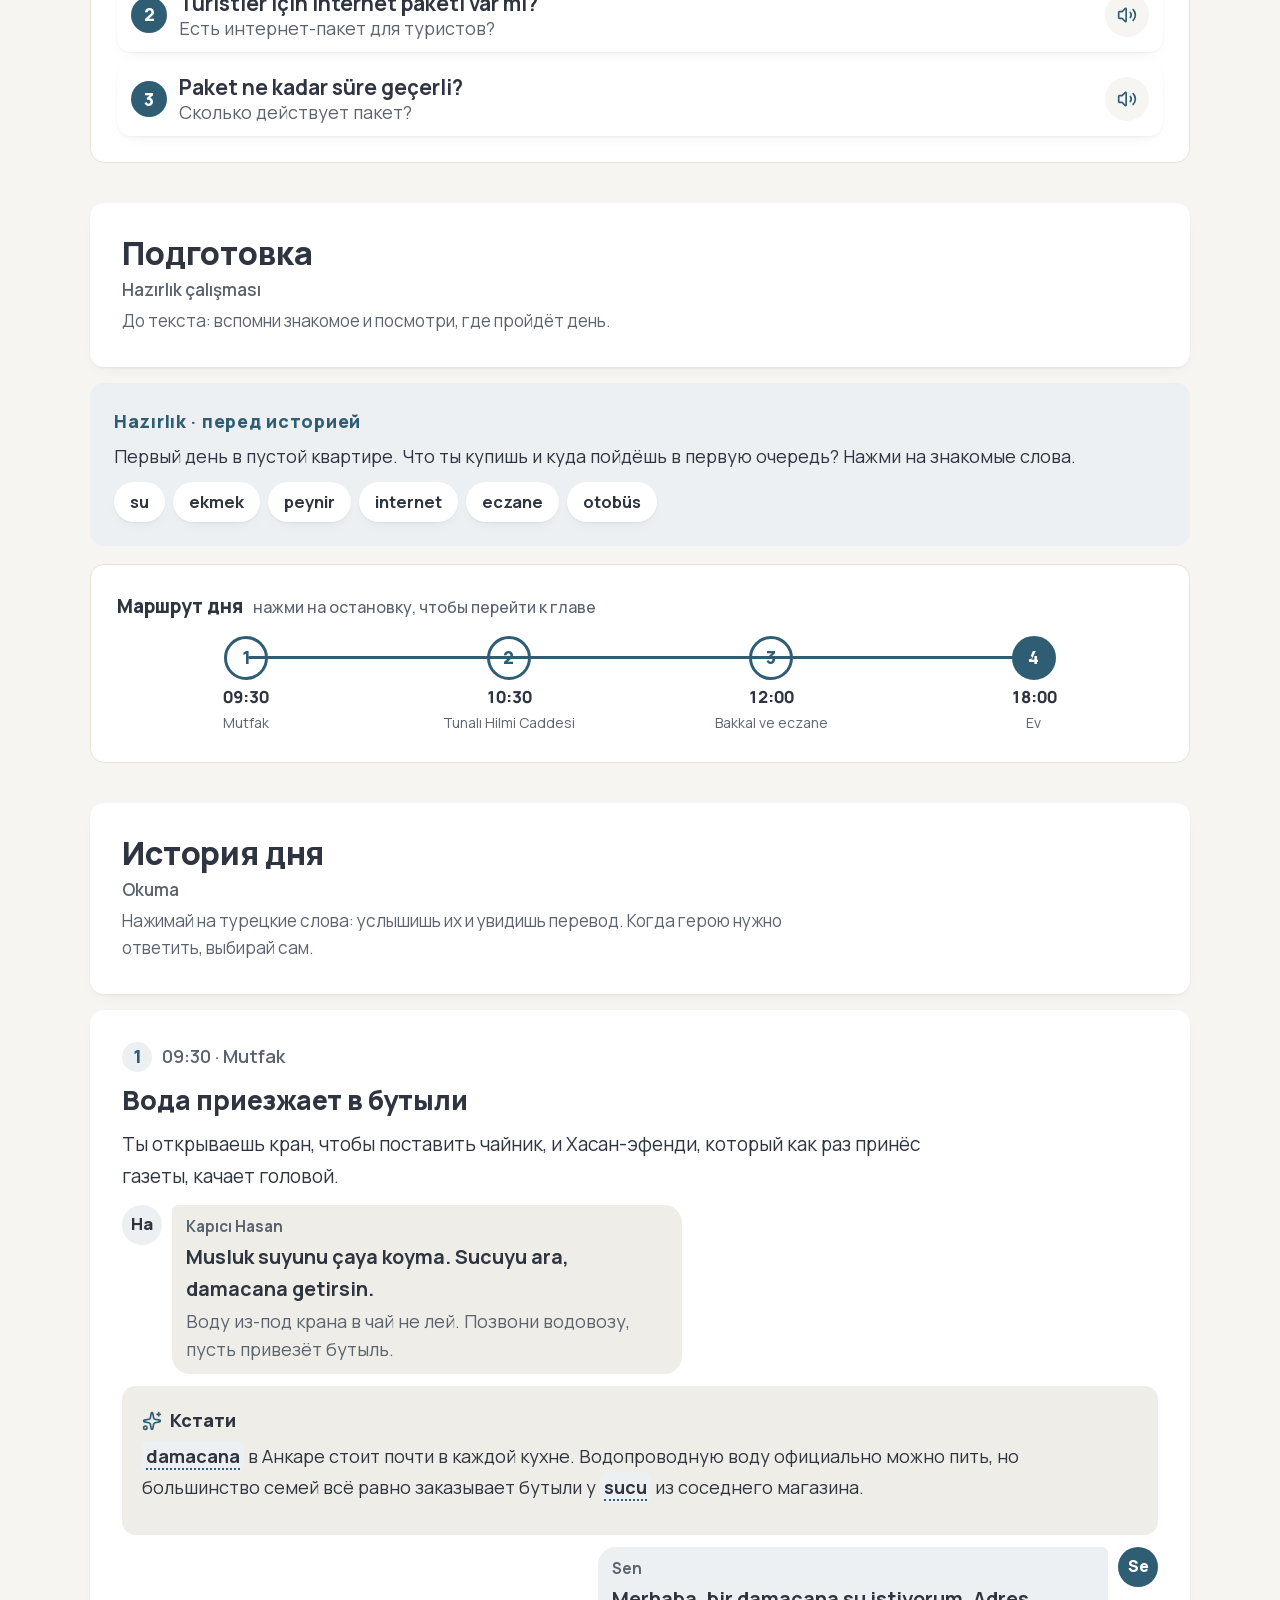
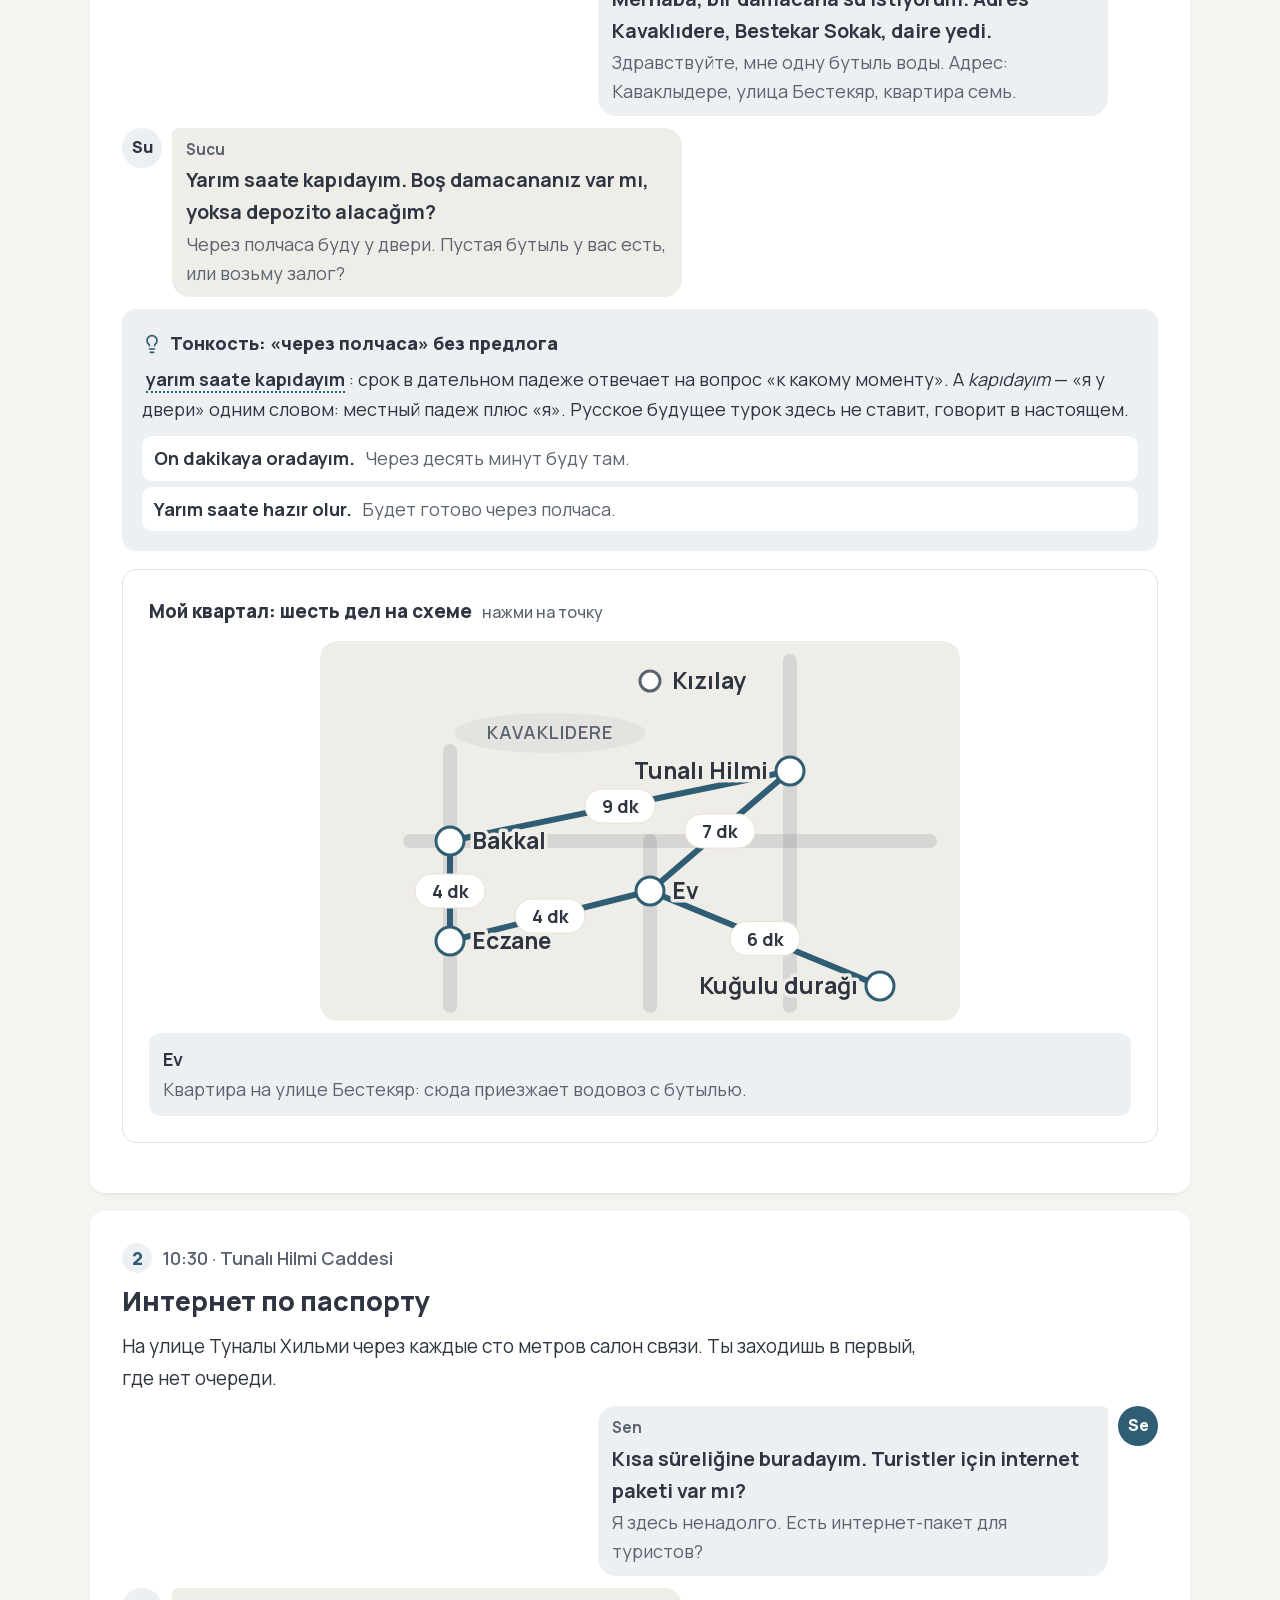
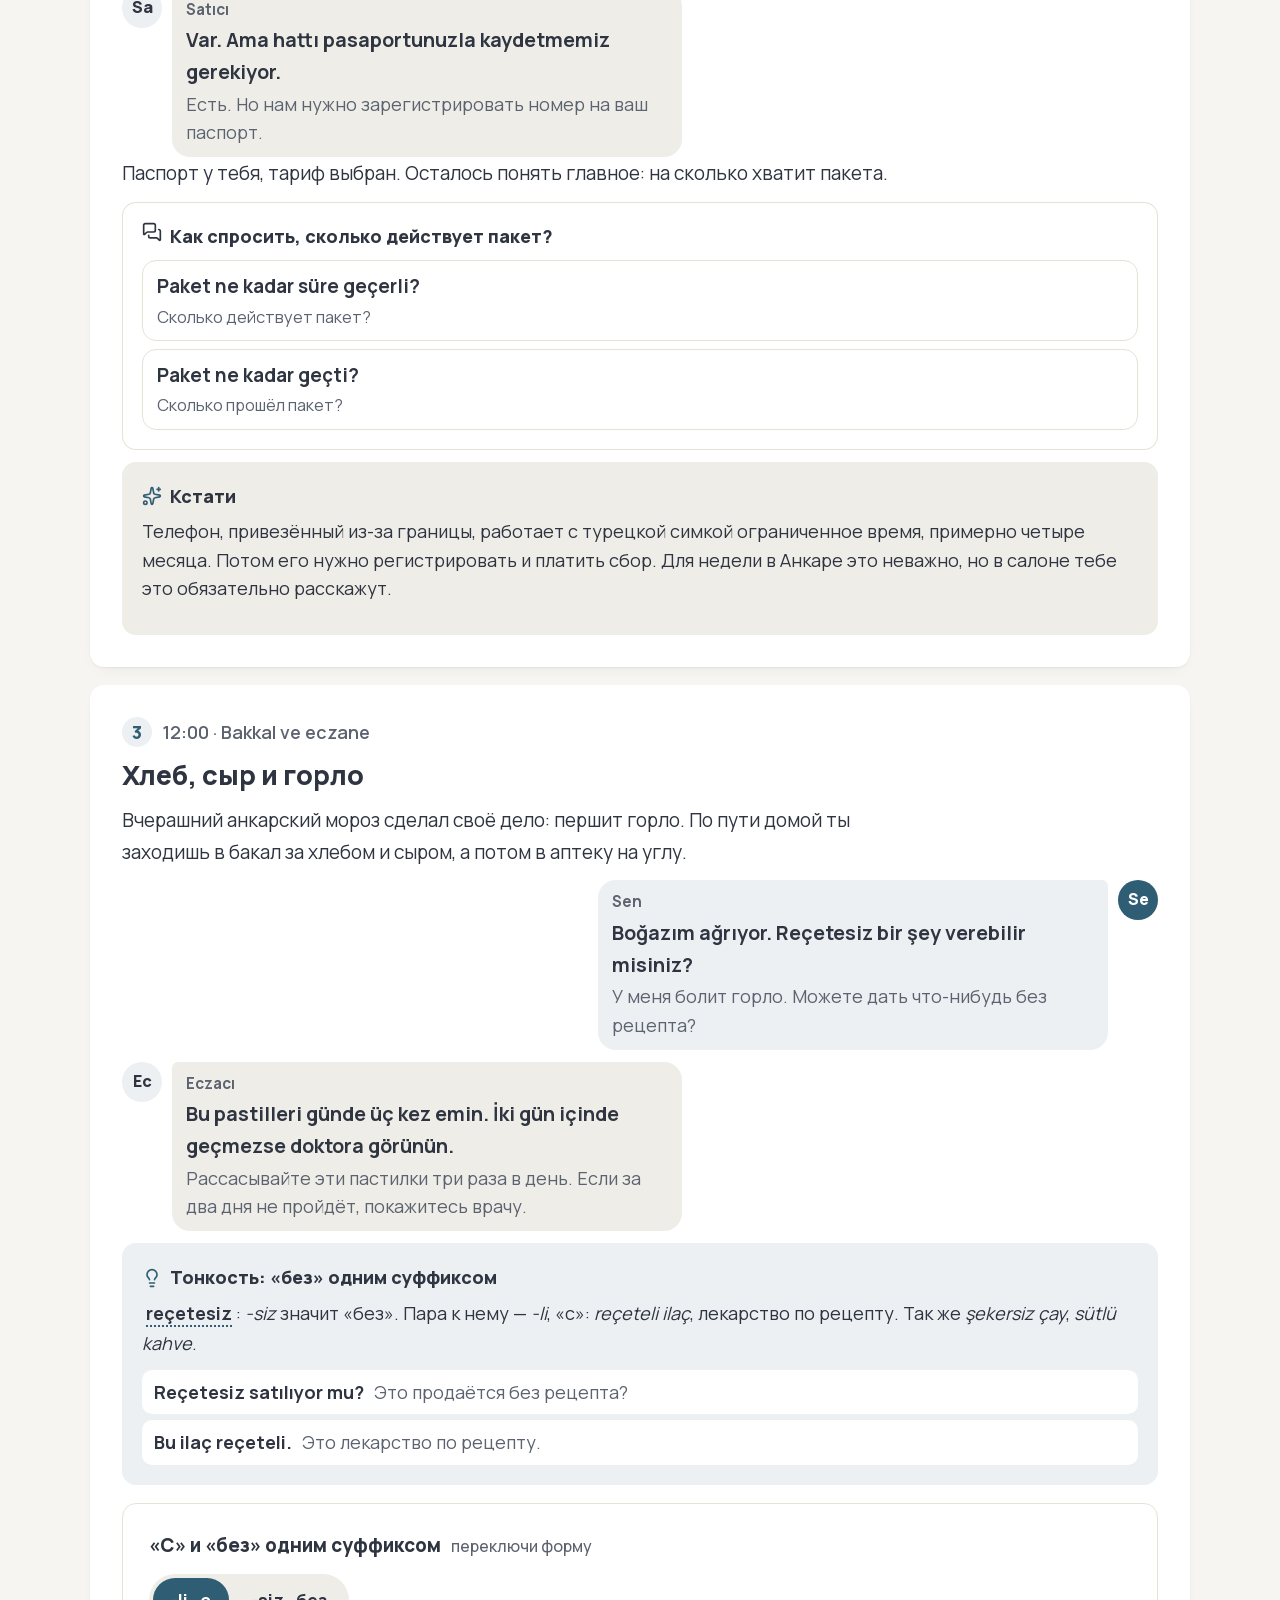
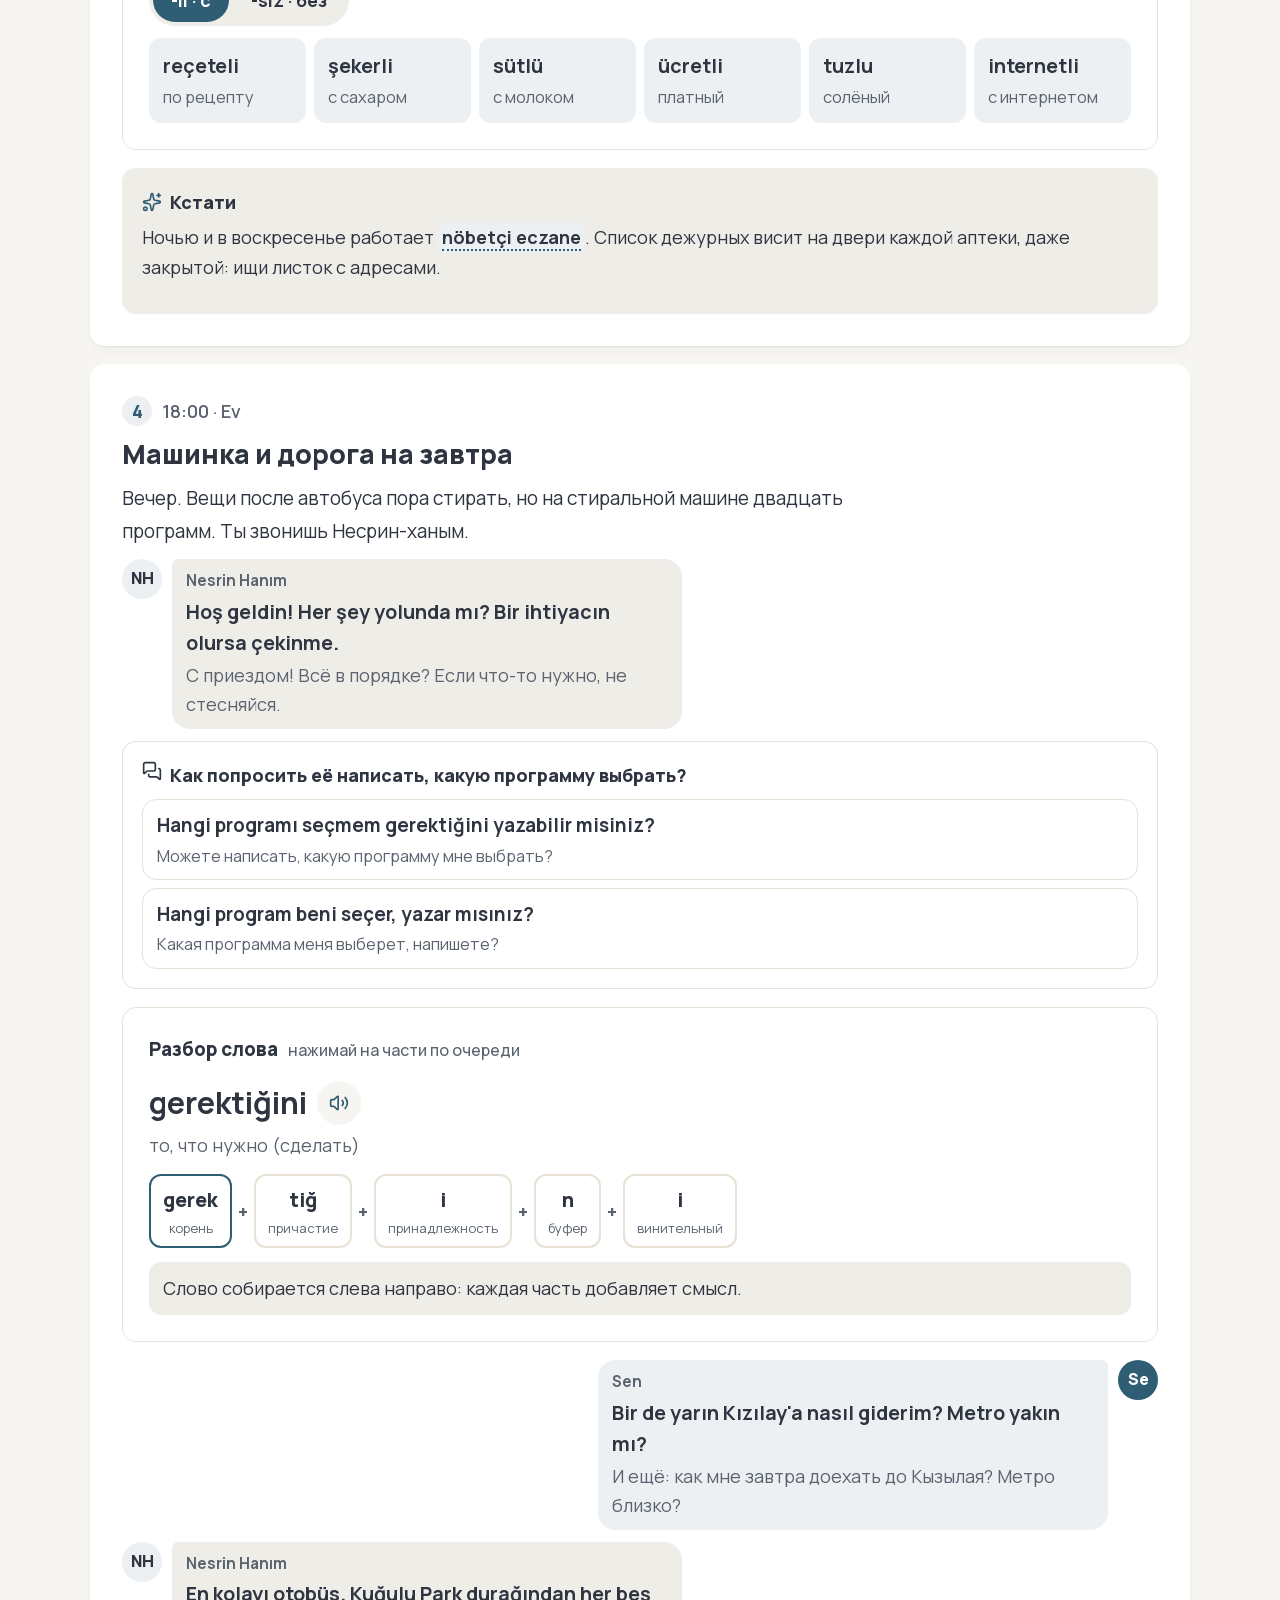
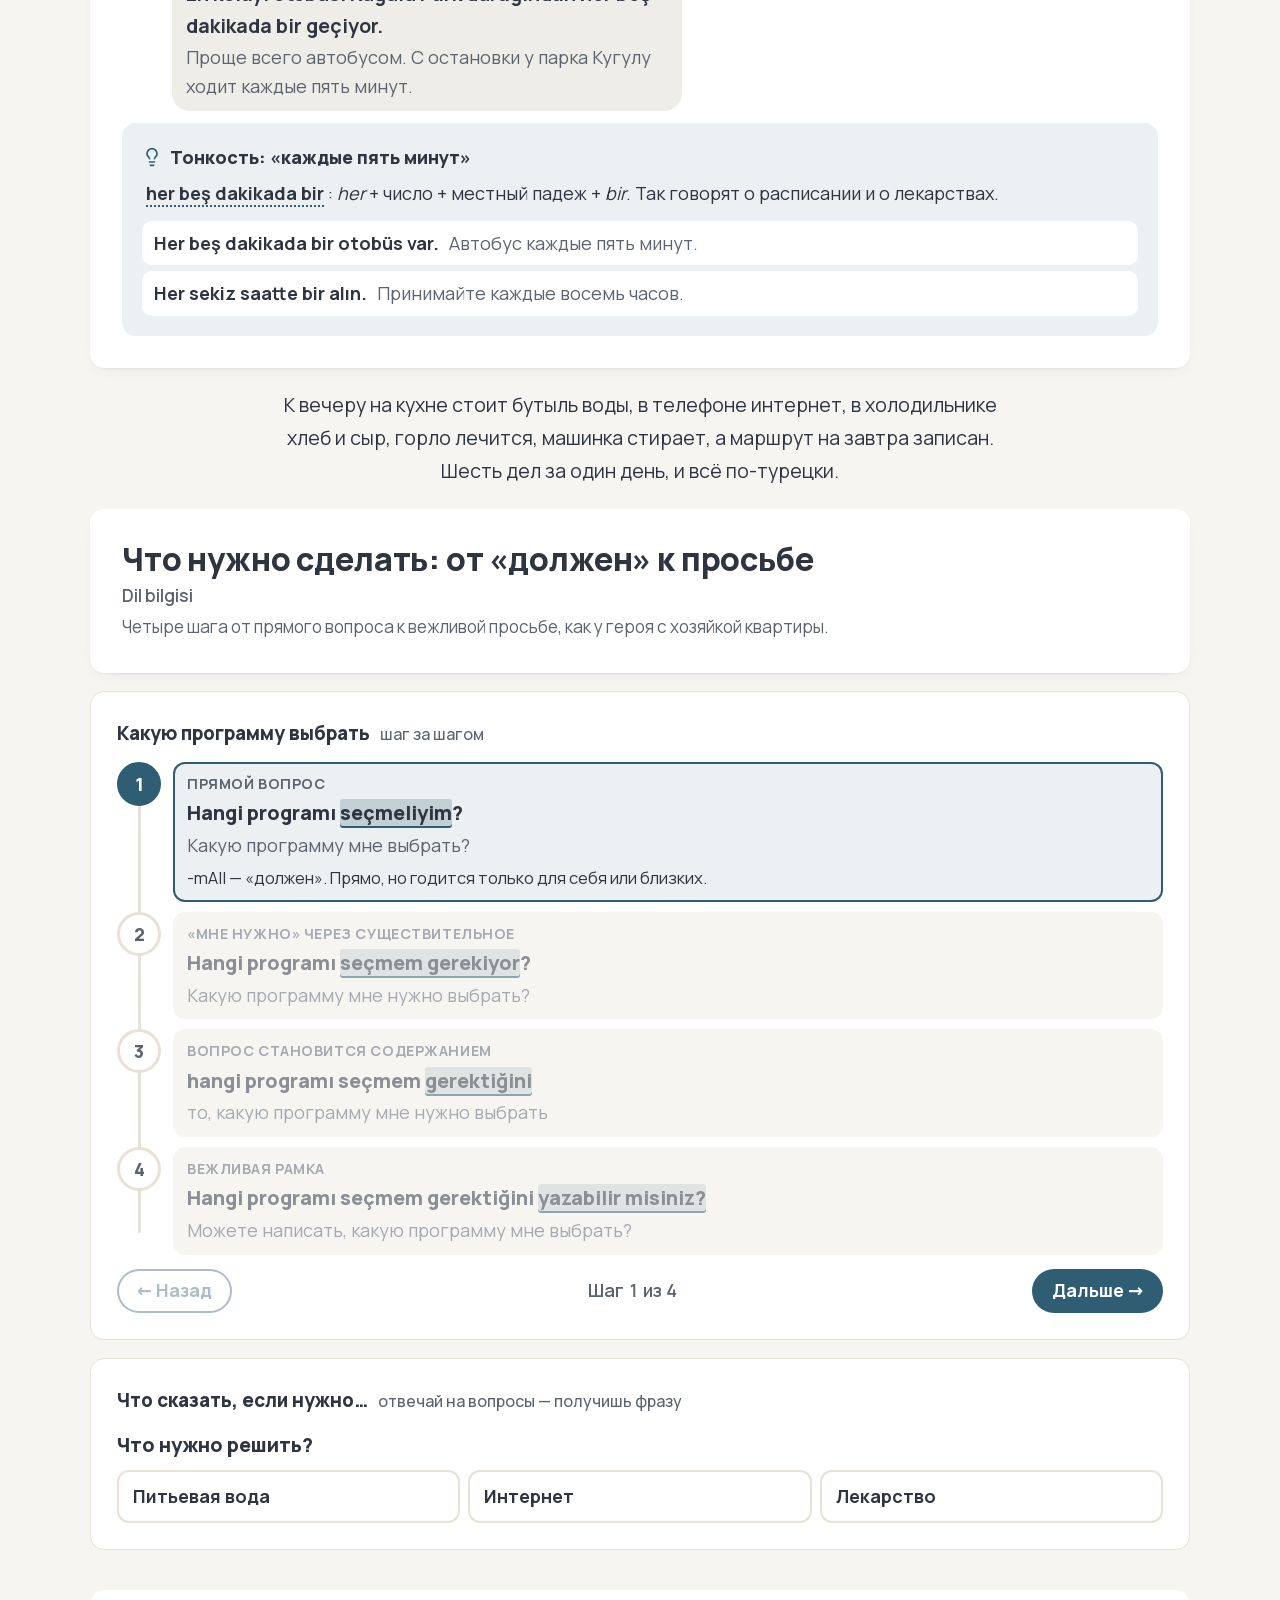
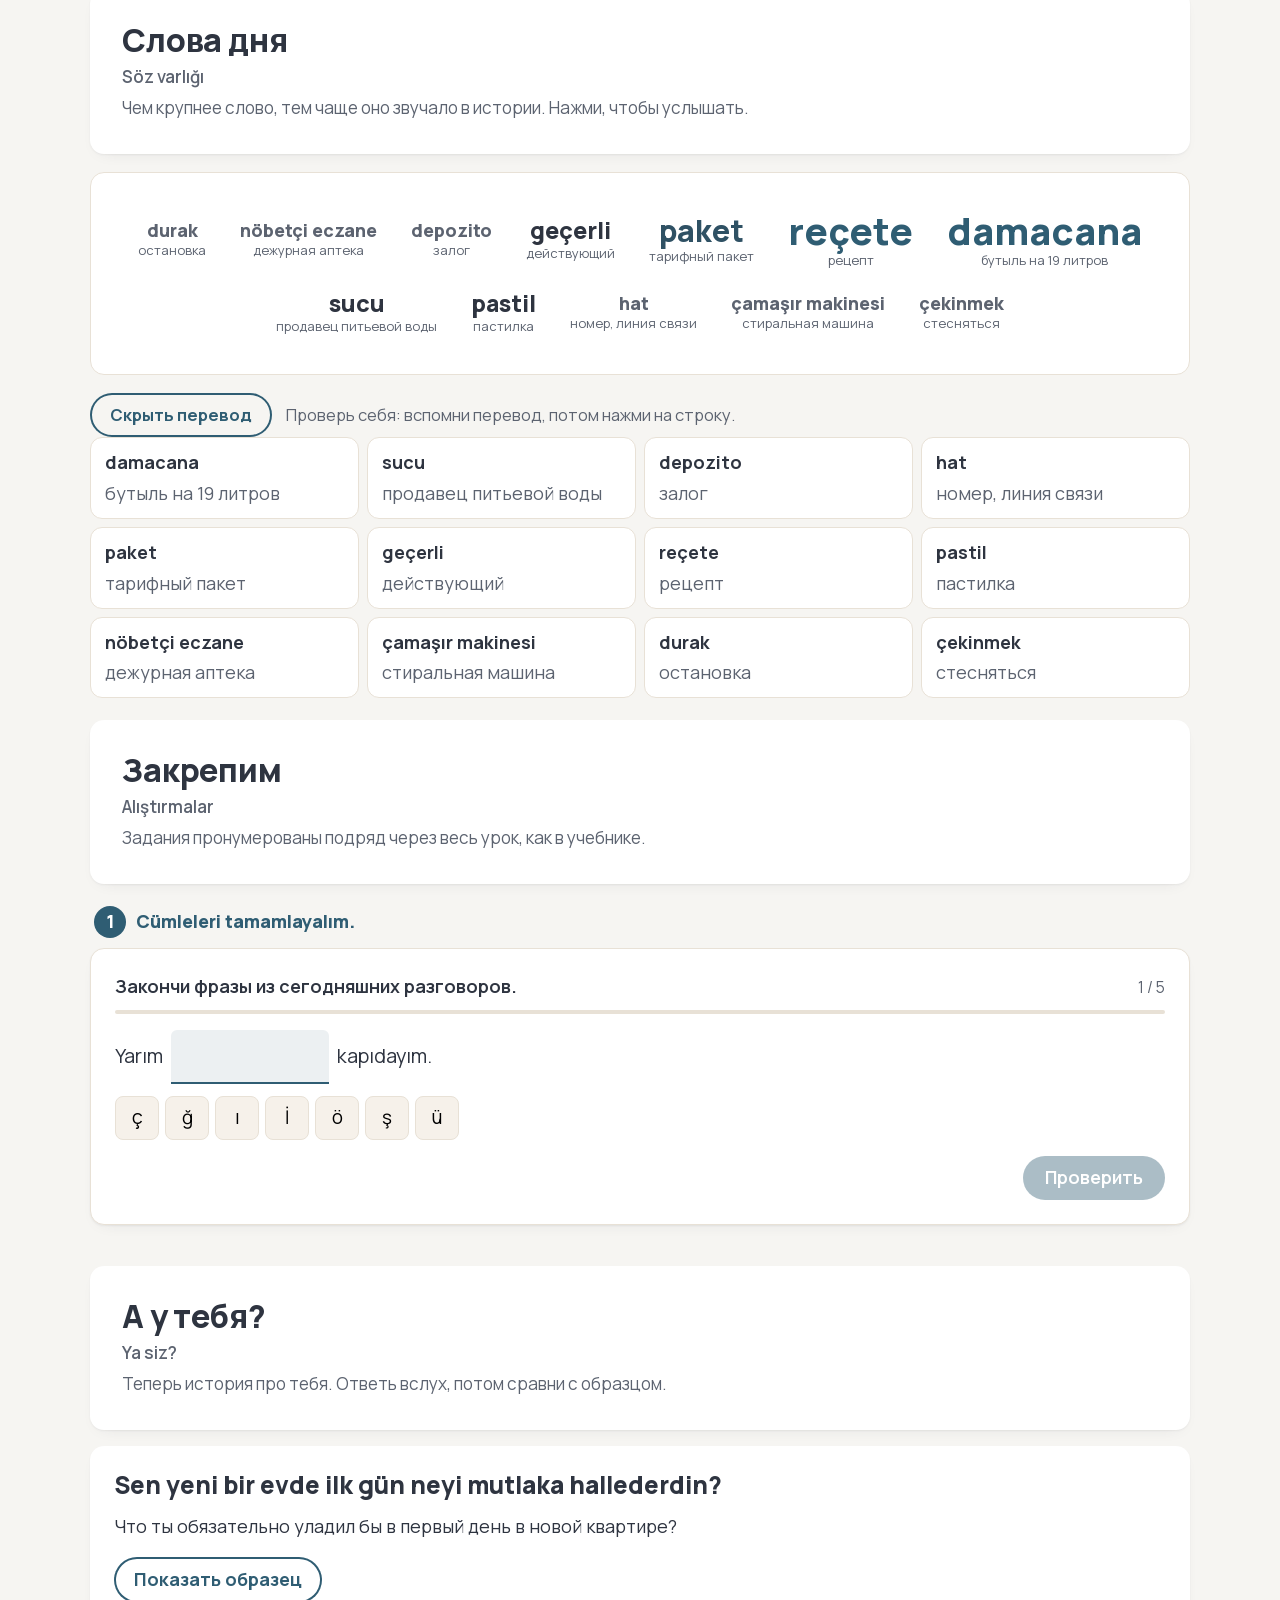
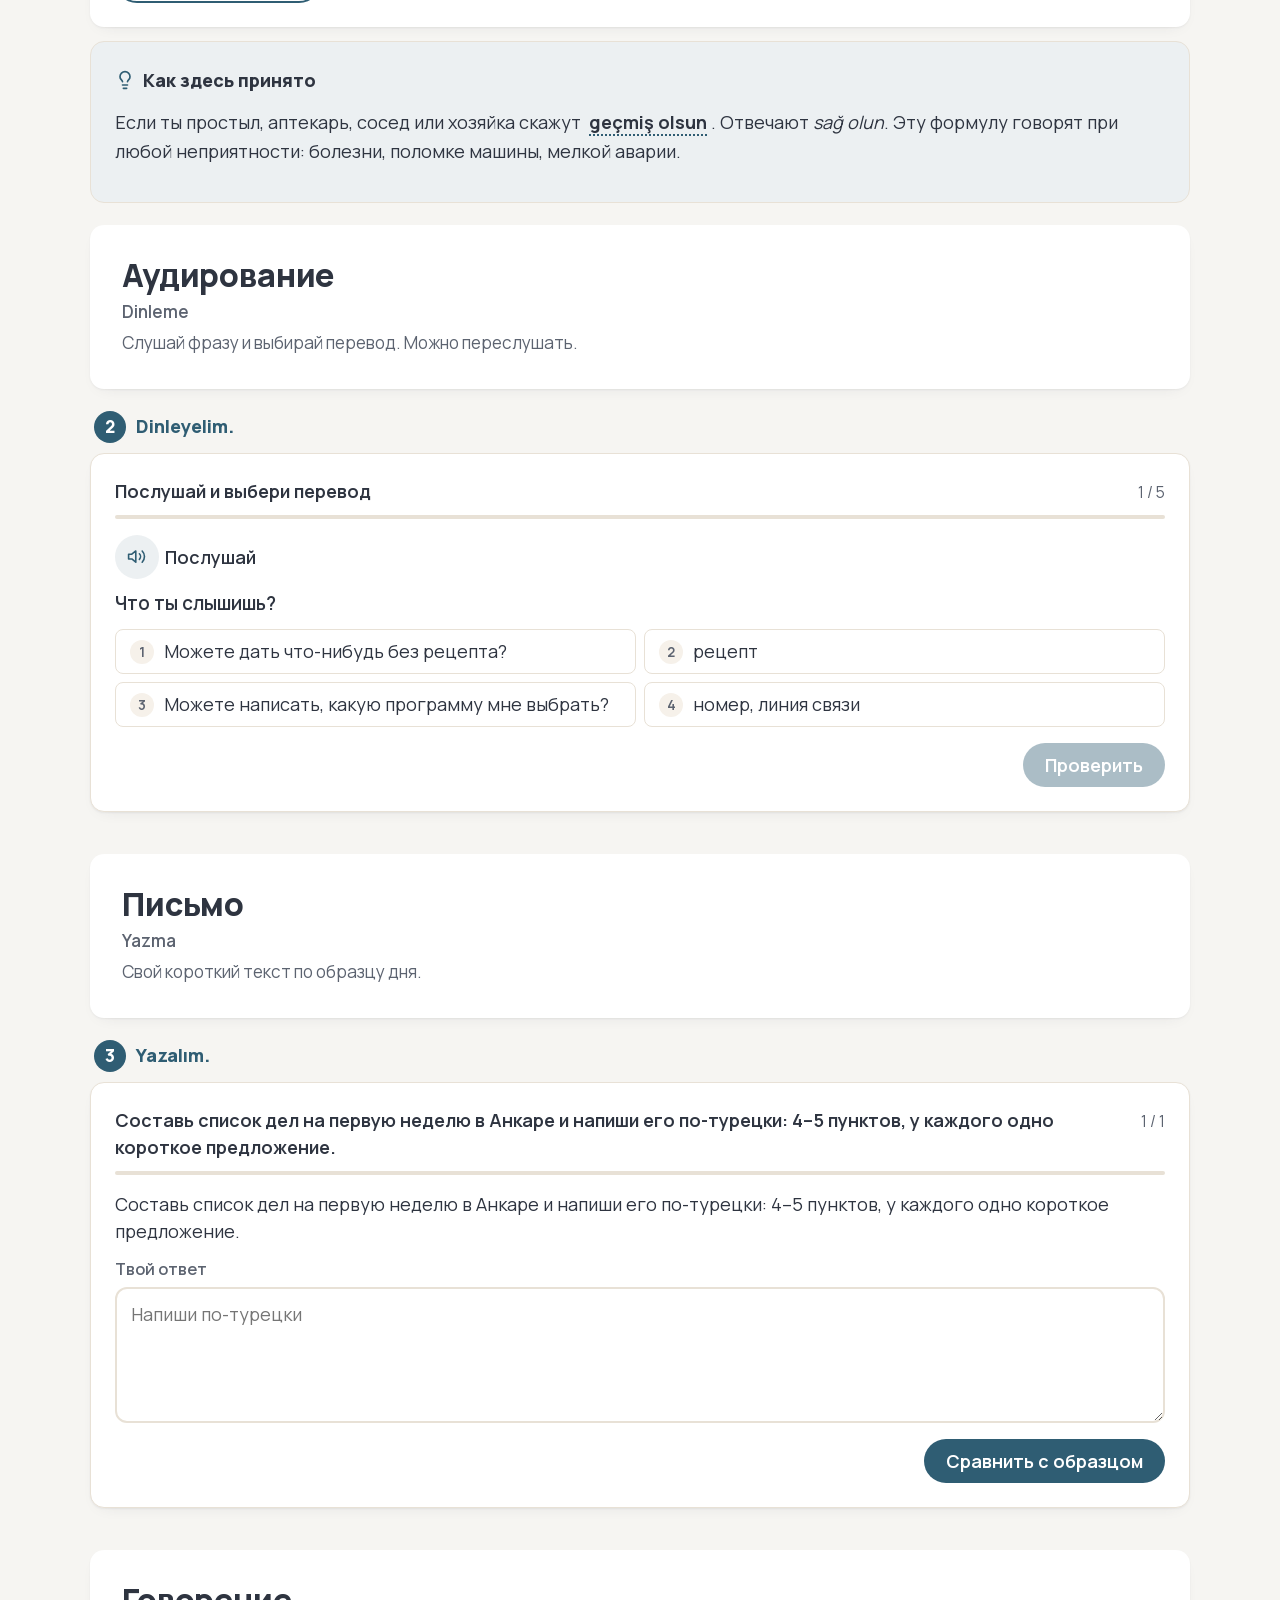
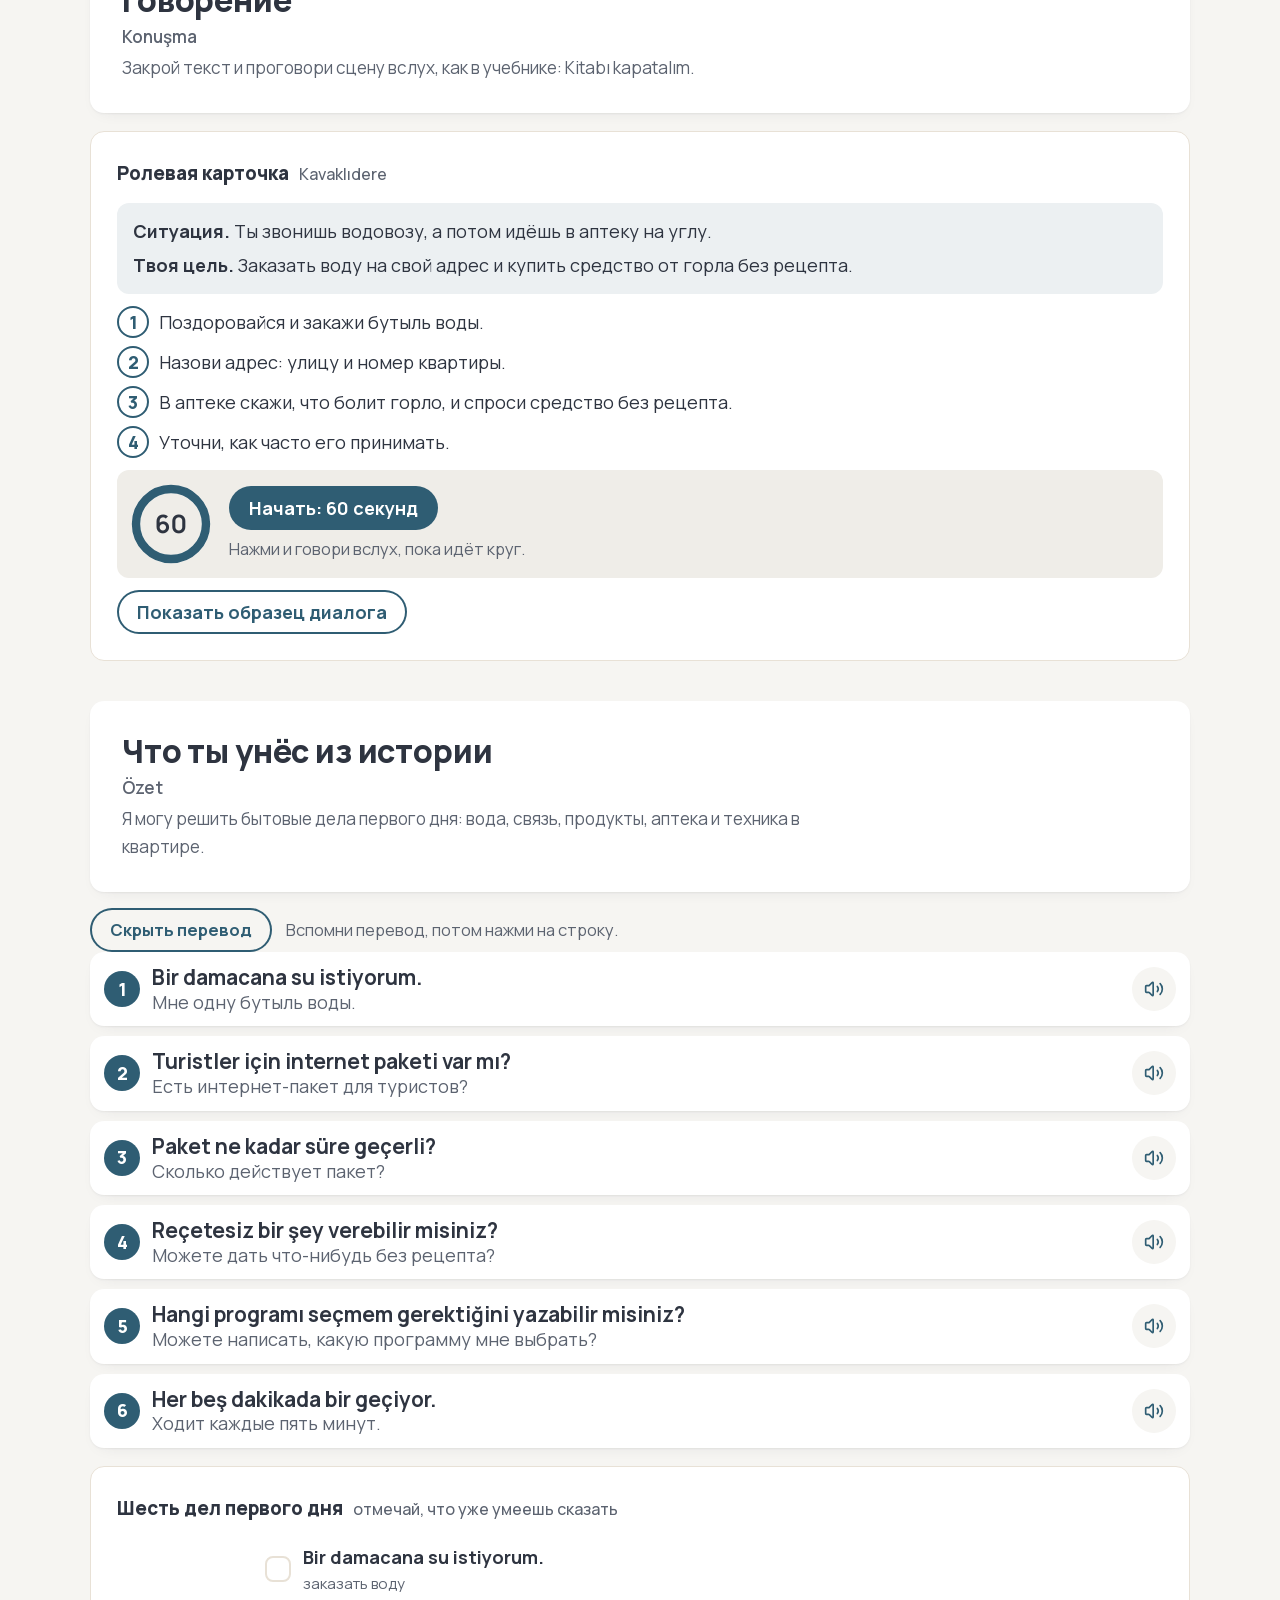
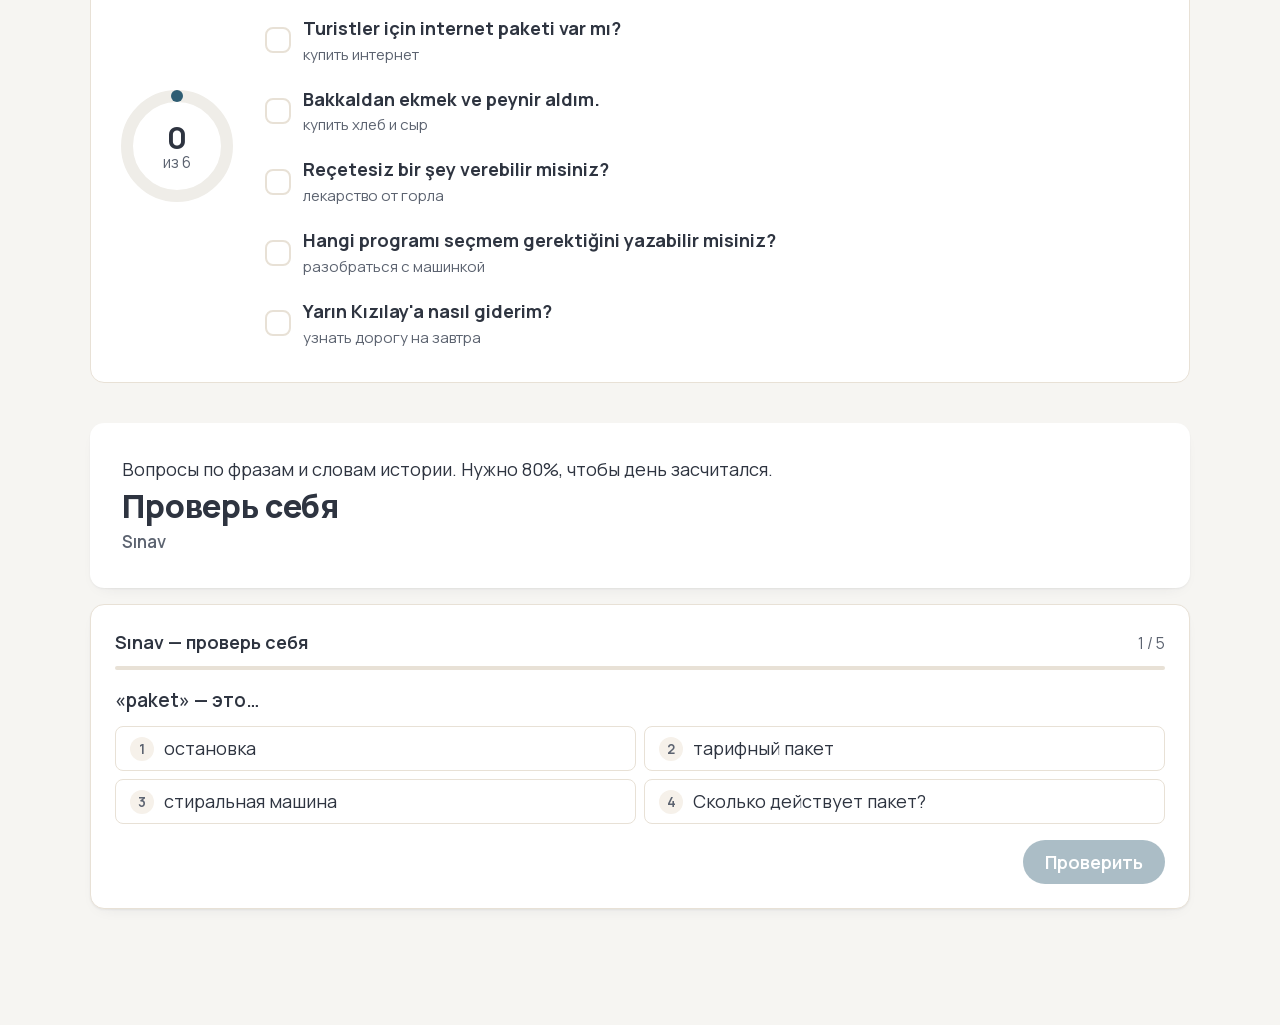
==== commit 5adfadf7: "Структура урока по Yeni İstanbul: открытие юнита, Hedef dil, Dil bilgisi по шагам, дерево выбора, об" ====
--- a/d.b2.02/index.html
+++ b/d.b2.02/index.html
@@ -92,23 +92,40 @@
       <p class="lx-hero__intro st-hook">Квартира тёплая, ключи на месте, но в холодильнике пусто, пить нечего, а телефон без интернета. Шесть мелких дел, и всё в новом районе.</p>
       <p class="st-cast"><span>В истории:</span> <b lang="tr">Kapıcı Hasan</b>, <b lang="tr">Sucu</b>, <b lang="tr">Satıcı</b>, <b lang="tr">Eczacı</b>, <b lang="tr">Nesrin Hanım</b></p>
       <ul class="lx-stats" data-ui>
-        <li><b>7</b><span>минут</span></li><li><b>4</b><span>главы</span></li><li><b>2</b><span>выбора</span></li><li><b>3</b><span>задания</span></li>
+        <li><b>7</b><span>минут</span></li><li><b>4</b><span>главы</span></li><li><b>9</b><span>схем</span></li><li><b>3</b><span>задания</span></li>
       </ul>
   </section>
 
   <nav class="st-toc" data-scrollbar aria-label="Разделы урока">
     <ol class="st-toc__l">
-      <li><a href="#ch-1" data-toc="ch-1" aria-label="Глава 1: Вода приезжает в бутыли">1</a></li><li><a href="#ch-2" data-toc="ch-2" aria-label="Глава 2: Интернет по паспорту">2</a></li><li><a href="#ch-3" data-toc="ch-3" aria-label="Глава 3: Хлеб, сыр и горло">3</a></li><li><a href="#ch-4" data-toc="ch-4" aria-label="Глава 4: Машинка и дорога на завтра">4</a></li>
-      <li><a href="#p-ozet" data-toc="p-ozet">Итог</a></li><li><a href="#p-yasiz" data-toc="p-yasiz">А у тебя?</a></li><li><a href="#p-practice" data-toc="p-practice">Практика</a></li><li><a href="#p-check" data-toc="p-check">Тест</a></li>
+      <li><a href="#p-acilis" data-toc="p-acilis"><span lang="tr">Açılış</span></a></li><li><a href="#p-hazirlik" data-toc="p-hazirlik"><span lang="tr">Hazırlık</span></a></li><li><a href="#p-hikaye" data-toc="p-hikaye"><span lang="tr">Okuma</span></a></li><li><a href="#p-dilbilgisi" data-toc="p-dilbilgisi"><span lang="tr">Dil bilgisi</span></a></li><li><a href="#p-sozluk" data-toc="p-sozluk"><span lang="tr">Kelimeler</span></a></li><li><a href="#p-practice" data-toc="p-practice"><span lang="tr">Alıştırma</span></a></li><li><a href="#p-yasiz" data-toc="p-yasiz"><span lang="tr">Ya siz?</span></a></li><li><a href="#p-dinleme" data-toc="p-dinleme"><span lang="tr">Dinleme</span></a></li><li><a href="#p-yazma" data-toc="p-yazma"><span lang="tr">Yazma</span></a></li><li><a href="#p-konusma" data-toc="p-konusma"><span lang="tr">Konuşma</span></a></li><li><a href="#p-ozet" data-toc="p-ozet"><span lang="tr">Özet</span></a></li><li><a href="#p-check" data-toc="p-check"><span lang="tr">Sınav</span></a></li>
     </ol>
     <span class="st-toc__bar" aria-hidden="true"></span>
   </nav>
 
-  <section data-section="hikaye" data-words="341" id="p-hikaye" class="st-sec">
-      <div class="lx-ph st-head">
-        <p class="lx-kicker"><span class="lx-kicker__ico"><svg aria-hidden="true" xmlns="http://www.w3.org/2000/svg" viewBox="0 0 24 24" fill="none" stroke="currentColor" stroke-width="2" stroke-linecap="round" stroke-linejoin="round" > <path d="M12 5v16" /> <path d="M16 13h2" /> <path d="M16 9h2" /> <path d="M20.001 19A2 2 0 0022 17V5a2 2 0 00-1.999-2L16 3.002A5 5 0 0012 5a5 5 0 00-4-2H4a2 2 0 00-2 2v12a2 2 0 001.999 2H8a5 5 0 014 2 5 5 0 014-2z" /> <path d="M6 13h2" /> <path d="M6 9h2" /> </svg></span><span lang="tr">Hikâye</span></p>
-        <h2>История дня</h2>
-        <p class="lx-hint">Нажимай на турецкие слова: услышишь их и увидишь перевод. Когда герою нужно ответить, выбирай сам.</p>
+  <section data-section="acilis" data-words="33" id="p-acilis" class="st-sec">
+      <div class="lx-ph">
+        <p class="lx-kicker"><span class="lx-kicker__ico"><svg aria-hidden="true" xmlns="http://www.w3.org/2000/svg" viewBox="0 0 24 24" fill="none" stroke="currentColor" stroke-width="2" stroke-linecap="round" stroke-linejoin="round" > <path d="M13.4 2H6a2 2 0 0 0-2 2v16a2 2 0 0 0 2 2h12a2 2 0 0 0 2-2v-7.4" /> <path d="M2 6h4" /> <path d="M2 10h4" /> <path d="M2 14h4" /> <path d="M2 18h4" /> <path d="M21.378 5.626a1 1 0 1 0-3.004-3.004l-5.01 5.012a2 2 0 0 0-.506.854l-.837 2.87a.5.5 0 0 0 .62.62l2.87-.837a2 2 0 0 0 .854-.506z" /> </svg></span><span lang="tr">Ünite açılışı</span></p>
+        <h2>Что будет сегодня</h2>
+        <p class="lx-hint">Как в начале юнита учебника: умения, грамматика и слова дня.</p>
+      </div>
+      <div class="vz vz-open"><div class="vz-open__c" style="--i:0"><p class="vz-open__h"><span lang="tr">BECERİLER</span><small>умения</small></p><ul><li>Заказать воду и купить интернет-пакет</li><li>Объяснить в аптеке, что болит</li><li>Попросить хозяйку написать инструкцию</li></ul></div><div class="vz-open__c" style="--i:1"><p class="vz-open__h"><span lang="tr">DİL BİLGİSİ</span><small>грамматика</small></p><ul><li>yarım saate (срок)</li><li>-mAmIz gerekiyor</li><li>-lI / -sIz</li><li>her … -DA bir</li></ul></div><div class="vz-open__c" style="--i:2"><p class="vz-open__h"><span lang="tr">KELİMELER</span><small>слова</small></p><ul><li>квартира и быт</li><li>связь и интернет</li><li>аптека и здоровье</li></ul></div></div>
+      <div class="vz vz-hedef">
+        <p class="vz__h"><span lang="tr">Hedef dil</span> <span>что ты сегодня скажешь</span></p>
+        <p class="vz-hedef__forms"><span class="vz-chip" lang="tr">yarım saate (срок)</span><span class="vz-chip" lang="tr">-mAmIz gerekiyor</span><span class="vz-chip" lang="tr">-lI / -sIz</span><span class="vz-chip" lang="tr">her … -DA bir</span></p>
+        <ol class="dy-goal">
+        <li class="dy-goal__i" style="--i:0"><span class="dy-goal__n" data-ui>1</span><span class="dy-goal__w"><b lang="tr" data-say="Bir damacana su istiyorum.">Bir damacana su istiyorum.</b><span>Мне одну бутыль воды.</span></span><button type="button" class="lx-say" data-say="Bir damacana su istiyorum." aria-label="Послушать" data-ui><span class="lx-say__ico"><svg aria-hidden="true" xmlns="http://www.w3.org/2000/svg" viewBox="0 0 24 24" fill="none" stroke="currentColor" stroke-width="2" stroke-linecap="round" stroke-linejoin="round" > <path d="M11 4.702a.705.705 0 0 0-1.203-.498L6.413 7.587A1.4 1.4 0 0 1 5.416 8H3a1 1 0 0 0-1 1v6a1 1 0 0 0 1 1h2.416a1.4 1.4 0 0 1 .997.413l3.383 3.384A.705.705 0 0 0 11 19.298z" /> <path d="M16 9a5 5 0 0 1 0 6" /> <path d="M19.364 18.364a9 9 0 0 0 0-12.728" /> </svg></span></button></li>
+        <li class="dy-goal__i" style="--i:1"><span class="dy-goal__n" data-ui>2</span><span class="dy-goal__w"><b lang="tr" data-say="Turistler için internet paketi var mı?">Turistler için internet paketi var mı?</b><span>Есть интернет-пакет для туристов?</span></span><button type="button" class="lx-say" data-say="Turistler için internet paketi var mı?" aria-label="Послушать" data-ui><span class="lx-say__ico"><svg aria-hidden="true" xmlns="http://www.w3.org/2000/svg" viewBox="0 0 24 24" fill="none" stroke="currentColor" stroke-width="2" stroke-linecap="round" stroke-linejoin="round" > <path d="M11 4.702a.705.705 0 0 0-1.203-.498L6.413 7.587A1.4 1.4 0 0 1 5.416 8H3a1 1 0 0 0-1 1v6a1 1 0 0 0 1 1h2.416a1.4 1.4 0 0 1 .997.413l3.383 3.384A.705.705 0 0 0 11 19.298z" /> <path d="M16 9a5 5 0 0 1 0 6" /> <path d="M19.364 18.364a9 9 0 0 0 0-12.728" /> </svg></span></button></li>
+        <li class="dy-goal__i" style="--i:2"><span class="dy-goal__n" data-ui>3</span><span class="dy-goal__w"><b lang="tr" data-say="Paket ne kadar süre geçerli?">Paket ne kadar süre geçerli?</b><span>Сколько действует пакет?</span></span><button type="button" class="lx-say" data-say="Paket ne kadar süre geçerli?" aria-label="Послушать" data-ui><span class="lx-say__ico"><svg aria-hidden="true" xmlns="http://www.w3.org/2000/svg" viewBox="0 0 24 24" fill="none" stroke="currentColor" stroke-width="2" stroke-linecap="round" stroke-linejoin="round" > <path d="M11 4.702a.705.705 0 0 0-1.203-.498L6.413 7.587A1.4 1.4 0 0 1 5.416 8H3a1 1 0 0 0-1 1v6a1 1 0 0 0 1 1h2.416a1.4 1.4 0 0 1 .997.413l3.383 3.384A.705.705 0 0 0 11 19.298z" /> <path d="M16 9a5 5 0 0 1 0 6" /> <path d="M19.364 18.364a9 9 0 0 0 0-12.728" /> </svg></span></button></li>
+        </ol>
+      </div>
+  </section>
+
+  <section data-section="hazirlik" data-words="20" id="p-hazirlik" class="st-sec">
+      <div class="lx-ph">
+        <p class="lx-kicker"><span class="lx-kicker__ico"><svg aria-hidden="true" xmlns="http://www.w3.org/2000/svg" viewBox="0 0 24 24" fill="none" stroke="currentColor" stroke-width="2" stroke-linecap="round" stroke-linejoin="round" > <circle cx="12" cy="8" r="5" /> <path d="M20 21a8 8 0 0 0-16 0" /> </svg></span><span lang="tr">Hazırlık çalışması</span></p>
+        <h2>Подготовка</h2>
+        <p class="lx-hint">До текста: вспомни знакомое и посмотри, где пройдёт день.</p>
       </div>
       <div class="dy-prep">
         <p class="dy-prep__h"><span lang="tr">Hazırlık</span> · перед историей</p>
@@ -119,6 +136,14 @@
         <p class="vz__h">Маршрут дня <span>нажми на остановку, чтобы перейти к главе</span></p>
         <div class="vz-route__wrap" style="--n:4"><ol class="vz-route__l"><li class="vz-route__i" style="--i:0"><a class="vz-route__s" href="#ch-1" data-route="ch-1"><span class="vz-route__n">1</span><span class="vz-route__t">09:30</span><span class="vz-route__p" lang="tr">Mutfak</span></a></li><li class="vz-route__i" style="--i:1"><a class="vz-route__s" href="#ch-2" data-route="ch-2"><span class="vz-route__n">2</span><span class="vz-route__t">10:30</span><span class="vz-route__p" lang="tr">Tunalı Hilmi Caddesi</span></a></li><li class="vz-route__i" style="--i:2"><a class="vz-route__s" href="#ch-3" data-route="ch-3"><span class="vz-route__n">3</span><span class="vz-route__t">12:00</span><span class="vz-route__p" lang="tr">Bakkal ve eczane</span></a></li><li class="vz-route__i" style="--i:3"><a class="vz-route__s" href="#ch-4" data-route="ch-4"><span class="vz-route__n">4</span><span class="vz-route__t">18:00</span><span class="vz-route__p" lang="tr">Ev</span></a></li></ol><span class="vz-route__bar" aria-hidden="true"></span></div>
       </nav>
+  </section>
+
+  <section data-section="hikaye" data-words="341" id="p-hikaye" class="st-sec">
+      <div class="lx-ph st-head">
+        <p class="lx-kicker"><span class="lx-kicker__ico"><svg aria-hidden="true" xmlns="http://www.w3.org/2000/svg" viewBox="0 0 24 24" fill="none" stroke="currentColor" stroke-width="2" stroke-linecap="round" stroke-linejoin="round" > <path d="M12 5v16" /> <path d="M16 13h2" /> <path d="M16 9h2" /> <path d="M20.001 19A2 2 0 0022 17V5a2 2 0 00-1.999-2L16 3.002A5 5 0 0012 5a5 5 0 00-4-2H4a2 2 0 00-2 2v12a2 2 0 001.999 2H8a5 5 0 014 2 5 5 0 014-2z" /> <path d="M6 13h2" /> <path d="M6 9h2" /> </svg></span><span lang="tr">Okuma</span></p>
+        <h2>История дня</h2>
+        <p class="lx-hint">Нажимай на турецкие слова: услышишь их и увидишь перевод. Когда герою нужно ответить, выбирай сам.</p>
+      </div>
       <div class="st-chs">
       <article class="st-ch" id="ch-1" style="--i:0">
         <p class="st-ch__k"><span class="st-ch__n" data-ui>1</span><span class="st-ch__t">09:30 · Mutfak</span></p>
@@ -192,31 +217,53 @@
       </article>
       </div>
       <p class="st-end">К вечеру на кухне стоит бутыль воды, в телефоне интернет, в холодильнике хлеб и сыр, горло лечится, машинка стирает, а маршрут на завтра записан. Шесть дел за один день, и всё по-турецки.</p>
-      <figure class="vz vz-tasks" data-viz="tasks">
-          <figcaption class="vz__h">Шесть дел первого дня <span>отмечай, что уже умеешь сказать</span></figcaption>
-          <div class="vz-tasks__body">
-            <div class="vz-tasks__ring" role="img" aria-label="Готово 0 из 6"><svg viewBox="0 0 120 120" aria-hidden="true"><circle class="vz-tasks__bg" cx="60" cy="60" r="50"/><circle class="vz-tasks__fg" cx="60" cy="60" r="50" pathLength="100" stroke-dasharray="0 100"/></svg><span><b>0</b>из 6</span></div>
-            <ul class="vz-tasks__l"><li><label class="vz-tasks__i"><input type="checkbox" class="vz-tasks__cb"><span class="vz-tasks__box" aria-hidden="true"></span><span class="vz-tasks__w"><b lang="tr">Bir damacana su istiyorum.</b><small>заказать воду</small></span></label></li><li><label class="vz-tasks__i"><input type="checkbox" class="vz-tasks__cb"><span class="vz-tasks__box" aria-hidden="true"></span><span class="vz-tasks__w"><b lang="tr">Turistler için internet paketi var mı?</b><small>купить интернет</small></span></label></li><li><label class="vz-tasks__i"><input type="checkbox" class="vz-tasks__cb"><span class="vz-tasks__box" aria-hidden="true"></span><span class="vz-tasks__w"><b lang="tr">Bakkaldan ekmek ve peynir aldım.</b><small>купить хлеб и сыр</small></span></label></li><li><label class="vz-tasks__i"><input type="checkbox" class="vz-tasks__cb"><span class="vz-tasks__box" aria-hidden="true"></span><span class="vz-tasks__w"><b lang="tr">Reçetesiz bir şey verebilir misiniz?</b><small>лекарство от горла</small></span></label></li><li><label class="vz-tasks__i"><input type="checkbox" class="vz-tasks__cb"><span class="vz-tasks__box" aria-hidden="true"></span><span class="vz-tasks__w"><b lang="tr">Hangi programı seçmem gerektiğini yazabilir misiniz?</b><small>разобраться с машинкой</small></span></label></li><li><label class="vz-tasks__i"><input type="checkbox" class="vz-tasks__cb"><span class="vz-tasks__box" aria-hidden="true"></span><span class="vz-tasks__w"><b lang="tr">Yarın Kızılay'a nasıl giderim?</b><small>узнать дорогу на завтра</small></span></label></li></ul>
-          </div>
+
+  </section>
+
+  <section data-section="dilbilgisi" data-words="40" id="p-dilbilgisi" class="st-sec">
+      <div class="lx-ph">
+        <p class="lx-kicker"><span class="lx-kicker__ico"><svg aria-hidden="true" xmlns="http://www.w3.org/2000/svg" viewBox="0 0 24 24" fill="none" stroke="currentColor" stroke-width="2" stroke-linecap="round" stroke-linejoin="round" > <path d="M17.596 12.768a2 2 0 1 0 2.829-2.829l-1.768-1.767a2 2 0 0 0 2.828-2.829l-2.828-2.828a2 2 0 0 0-2.829 2.828l-1.767-1.768a2 2 0 1 0-2.829 2.829z" /> <path d="m2.5 21.5 1.4-1.4" /> <path d="m20.1 3.9 1.4-1.4" /> <path d="M5.343 21.485a2 2 0 1 0 2.829-2.828l1.767 1.768a2 2 0 1 0 2.829-2.829l-6.364-6.364a2 2 0 1 0-2.829 2.829l1.768 1.767a2 2 0 0 0-2.828 2.829z" /> <path d="m9.6 14.4 4.8-4.8" /> </svg></span><span lang="tr">Dil bilgisi</span></p>
+        <h2>Что нужно сделать: от «должен» к просьбе</h2>
+        <p class="lx-hint">Четыре шага от прямого вопроса к вежливой просьбе, как у героя с хозяйкой квартиры.</p>
+      </div>
+      <figure class="vz vz-steps" data-viz="steps">
+          <figcaption class="vz__h">Какую программу выбрать <span>шаг за шагом</span></figcaption>
+          <ol class="vz-steps__l">
+          <li class="vz-steps__i" data-i="0" style="--i:0" aria-current="step">
+            <button type="button" class="vz-steps__n" aria-label="Шаг 1">1</button>
+            <div class="vz-steps__b"><p class="vz-steps__k">Прямой вопрос</p><p class="vz-steps__tr" lang="tr" data-say="Hangi programı seçmeliyim?">Hangi programı <mark>seçmeliyim</mark>?</p><p class="vz-steps__ru">Какую программу мне выбрать?</p><p class="vz-steps__note">-mAlI — «должен». Прямо, но годится только для себя или близких.</p></div>
+          </li>
+          <li class="vz-steps__i" data-i="1" style="--i:1">
+            <button type="button" class="vz-steps__n" aria-label="Шаг 2">2</button>
+            <div class="vz-steps__b"><p class="vz-steps__k">«Мне нужно» через существительное</p><p class="vz-steps__tr" lang="tr" data-say="Hangi programı seçmem gerekiyor?">Hangi programı <mark>seçmem gerekiyor</mark>?</p><p class="vz-steps__ru">Какую программу мне нужно выбрать?</p><p class="vz-steps__note">-mA + -m: «моё выбирание нужно». Так говорят и дома, и в учреждениях.</p></div>
+          </li>
+          <li class="vz-steps__i" data-i="2" style="--i:2">
+            <button type="button" class="vz-steps__n" aria-label="Шаг 3">3</button>
+            <div class="vz-steps__b"><p class="vz-steps__k">Вопрос становится содержанием</p><p class="vz-steps__tr" lang="tr" data-say="hangi programı seçmem gerektiğini">hangi programı seçmem <mark>gerektiğini</mark></p><p class="vz-steps__ru">то, какую программу мне нужно выбрать</p><p class="vz-steps__note">gerek + -tiğ + -i + n + -i: «то, что нужно», в винительном.</p></div>
+          </li>
+          <li class="vz-steps__i" data-i="3" style="--i:3">
+            <button type="button" class="vz-steps__n" aria-label="Шаг 4">4</button>
+            <div class="vz-steps__b"><p class="vz-steps__k">Вежливая рамка</p><p class="vz-steps__tr" lang="tr" data-say="Hangi programı seçmem gerektiğini yazabilir misiniz?">Hangi programı seçmem gerektiğini <mark>yazabilir misiniz?</mark></p><p class="vz-steps__ru">Можете написать, какую программу мне выбрать?</p><p class="vz-steps__note">Та же рамка просьбы, что в день 1. Форма уже знакома, меняется только глагол.</p></div>
+          </li>
+          </ol>
+          <div class="vz-steps__ctrl" data-ui><button type="button" class="lx-btn lx-btn--ghost" data-step="-1">← Назад</button><span class="vz-steps__pos" aria-live="polite">Шаг 1 из 4</span><button type="button" class="lx-btn" data-step="1">Дальше →</button></div>
         </figure>
-  </section>
-
-  <section data-section="ozet" data-words="93" id="p-ozet" class="st-sec">
-      <div class="lx-ph">
-        <p class="lx-kicker"><span class="lx-kicker__ico"><svg aria-hidden="true" xmlns="http://www.w3.org/2000/svg" viewBox="0 0 24 24" fill="none" stroke="currentColor" stroke-width="2" stroke-linecap="round" stroke-linejoin="round" > <path d="M13.4 2H6a2 2 0 0 0-2 2v16a2 2 0 0 0 2 2h12a2 2 0 0 0 2-2v-7.4" /> <path d="M2 6h4" /> <path d="M2 10h4" /> <path d="M2 14h4" /> <path d="M2 18h4" /> <path d="M21.378 5.626a1 1 0 1 0-3.004-3.004l-5.01 5.012a2 2 0 0 0-.506.854l-.837 2.87a.5.5 0 0 0 .62.62l2.87-.837a2 2 0 0 0 .854-.506z" /> </svg></span><span lang="tr">Özet</span></p>
-        <h2>Что ты унёс из истории</h2>
-        <p class="lx-hint">Я могу решить бытовые дела первого дня: вода, связь, продукты, аптека и техника в квартире.</p>
-        <div class="dy-selfcheck" data-ui><button type="button" class="lx-btn lx-btn--ghost" data-hide-ru aria-pressed="false">Скрыть перевод</button><span>Проверь себя: вспомни перевод, потом нажми на строку.</span></div>
-      </div>
-      <ol class="dy-goal">
-        <li class="dy-goal__i" style="--i:0"><span class="dy-goal__n" data-ui>1</span><span class="dy-goal__w"><b lang="tr" data-say="Bir damacana su istiyorum.">Bir damacana su istiyorum.</b><span>Мне одну бутыль воды.</span></span><button type="button" class="lx-say" data-say="Bir damacana su istiyorum." aria-label="Послушать" data-ui><span class="lx-say__ico"><svg aria-hidden="true" xmlns="http://www.w3.org/2000/svg" viewBox="0 0 24 24" fill="none" stroke="currentColor" stroke-width="2" stroke-linecap="round" stroke-linejoin="round" > <path d="M11 4.702a.705.705 0 0 0-1.203-.498L6.413 7.587A1.4 1.4 0 0 1 5.416 8H3a1 1 0 0 0-1 1v6a1 1 0 0 0 1 1h2.416a1.4 1.4 0 0 1 .997.413l3.383 3.384A.705.705 0 0 0 11 19.298z" /> <path d="M16 9a5 5 0 0 1 0 6" /> <path d="M19.364 18.364a9 9 0 0 0 0-12.728" /> </svg></span></button></li>
-        <li class="dy-goal__i" style="--i:1"><span class="dy-goal__n" data-ui>2</span><span class="dy-goal__w"><b lang="tr" data-say="Turistler için internet paketi var mı?">Turistler için internet paketi var mı?</b><span>Есть интернет-пакет для туристов?</span></span><button type="button" class="lx-say" data-say="Turistler için internet paketi var mı?" aria-label="Послушать" data-ui><span class="lx-say__ico"><svg aria-hidden="true" xmlns="http://www.w3.org/2000/svg" viewBox="0 0 24 24" fill="none" stroke="currentColor" stroke-width="2" stroke-linecap="round" stroke-linejoin="round" > <path d="M11 4.702a.705.705 0 0 0-1.203-.498L6.413 7.587A1.4 1.4 0 0 1 5.416 8H3a1 1 0 0 0-1 1v6a1 1 0 0 0 1 1h2.416a1.4 1.4 0 0 1 .997.413l3.383 3.384A.705.705 0 0 0 11 19.298z" /> <path d="M16 9a5 5 0 0 1 0 6" /> <path d="M19.364 18.364a9 9 0 0 0 0-12.728" /> </svg></span></button></li>
-        <li class="dy-goal__i" style="--i:2"><span class="dy-goal__n" data-ui>3</span><span class="dy-goal__w"><b lang="tr" data-say="Paket ne kadar süre geçerli?">Paket ne kadar süre geçerli?</b><span>Сколько действует пакет?</span></span><button type="button" class="lx-say" data-say="Paket ne kadar süre geçerli?" aria-label="Послушать" data-ui><span class="lx-say__ico"><svg aria-hidden="true" xmlns="http://www.w3.org/2000/svg" viewBox="0 0 24 24" fill="none" stroke="currentColor" stroke-width="2" stroke-linecap="round" stroke-linejoin="round" > <path d="M11 4.702a.705.705 0 0 0-1.203-.498L6.413 7.587A1.4 1.4 0 0 1 5.416 8H3a1 1 0 0 0-1 1v6a1 1 0 0 0 1 1h2.416a1.4 1.4 0 0 1 .997.413l3.383 3.384A.705.705 0 0 0 11 19.298z" /> <path d="M16 9a5 5 0 0 1 0 6" /> <path d="M19.364 18.364a9 9 0 0 0 0-12.728" /> </svg></span></button></li>
-        <li class="dy-goal__i" style="--i:3"><span class="dy-goal__n" data-ui>4</span><span class="dy-goal__w"><b lang="tr" data-say="Reçetesiz bir şey verebilir misiniz?">Reçetesiz bir şey verebilir misiniz?</b><span>Можете дать что-нибудь без рецепта?</span></span><button type="button" class="lx-say" data-say="Reçetesiz bir şey verebilir misiniz?" aria-label="Послушать" data-ui><span class="lx-say__ico"><svg aria-hidden="true" xmlns="http://www.w3.org/2000/svg" viewBox="0 0 24 24" fill="none" stroke="currentColor" stroke-width="2" stroke-linecap="round" stroke-linejoin="round" > <path d="M11 4.702a.705.705 0 0 0-1.203-.498L6.413 7.587A1.4 1.4 0 0 1 5.416 8H3a1 1 0 0 0-1 1v6a1 1 0 0 0 1 1h2.416a1.4 1.4 0 0 1 .997.413l3.383 3.384A.705.705 0 0 0 11 19.298z" /> <path d="M16 9a5 5 0 0 1 0 6" /> <path d="M19.364 18.364a9 9 0 0 0 0-12.728" /> </svg></span></button></li>
-        <li class="dy-goal__i" style="--i:4"><span class="dy-goal__n" data-ui>5</span><span class="dy-goal__w"><b lang="tr" data-say="Hangi programı seçmem gerektiğini yazabilir misiniz?">Hangi programı seçmem gerektiğini yazabilir misiniz?</b><span>Можете написать, какую программу мне выбрать?</span></span><button type="button" class="lx-say" data-say="Hangi programı seçmem gerektiğini yazabilir misiniz?" aria-label="Послушать" data-ui><span class="lx-say__ico"><svg aria-hidden="true" xmlns="http://www.w3.org/2000/svg" viewBox="0 0 24 24" fill="none" stroke="currentColor" stroke-width="2" stroke-linecap="round" stroke-linejoin="round" > <path d="M11 4.702a.705.705 0 0 0-1.203-.498L6.413 7.587A1.4 1.4 0 0 1 5.416 8H3a1 1 0 0 0-1 1v6a1 1 0 0 0 1 1h2.416a1.4 1.4 0 0 1 .997.413l3.383 3.384A.705.705 0 0 0 11 19.298z" /> <path d="M16 9a5 5 0 0 1 0 6" /> <path d="M19.364 18.364a9 9 0 0 0 0-12.728" /> </svg></span></button></li>
-        <li class="dy-goal__i" style="--i:5"><span class="dy-goal__n" data-ui>6</span><span class="dy-goal__w"><b lang="tr" data-say="Her beş dakikada bir geçiyor.">Her beş dakikada bir geçiyor.</b><span>Ходит каждые пять минут.</span></span><button type="button" class="lx-say" data-say="Her beş dakikada bir geçiyor." aria-label="Послушать" data-ui><span class="lx-say__ico"><svg aria-hidden="true" xmlns="http://www.w3.org/2000/svg" viewBox="0 0 24 24" fill="none" stroke="currentColor" stroke-width="2" stroke-linecap="round" stroke-linejoin="round" > <path d="M11 4.702a.705.705 0 0 0-1.203-.498L6.413 7.587A1.4 1.4 0 0 1 5.416 8H3a1 1 0 0 0-1 1v6a1 1 0 0 0 1 1h2.416a1.4 1.4 0 0 1 .997.413l3.383 3.384A.705.705 0 0 0 11 19.298z" /> <path d="M16 9a5 5 0 0 1 0 6" /> <path d="M19.364 18.364a9 9 0 0 0 0-12.728" /> </svg></span></button></li>
-      </ol>
-      <h3 class="st-sub">Слова истории</h3>
+      <figure class="vz vz-flow" data-viz="flow" data-nodes="{&quot;need&quot;:{&quot;q&quot;:&quot;Что нужно решить?&quot;,&quot;opts&quot;:[{&quot;label&quot;:&quot;Питьевая вода&quot;,&quot;to&quot;:&quot;water&quot;},{&quot;label&quot;:&quot;Интернет&quot;,&quot;to&quot;:&quot;net&quot;},{&quot;label&quot;:&quot;Лекарство&quot;,&quot;to&quot;:&quot;med&quot;}]},&quot;water&quot;:{&quot;q&quot;:&quot;Пустая бутыль у тебя есть?&quot;,&quot;opts&quot;:[{&quot;label&quot;:&quot;Да, есть&quot;,&quot;to&quot;:&quot;w_yes&quot;},{&quot;label&quot;:&quot;Нет&quot;,&quot;to&quot;:&quot;w_no&quot;}]},&quot;med&quot;:{&quot;q&quot;:&quot;Нужен ли рецепт?&quot;,&quot;opts&quot;:[{&quot;label&quot;:&quot;Нет, лёгкая простуда&quot;,&quot;to&quot;:&quot;m_no&quot;},{&quot;label&quot;:&quot;Не знаю&quot;,&quot;to&quot;:&quot;m_q&quot;}]},&quot;w_yes&quot;:{&quot;tr&quot;:&quot;Bir damacana su istiyorum, boş damacanam var.&quot;,&quot;ru&quot;:&quot;Мне одну бутыль воды, пустая у меня есть.&quot;,&quot;note&quot;:&quot;Пустую бутыль отдают водовозу, тогда залог не берут.&quot;},&quot;w_no&quot;:{&quot;tr&quot;:&quot;Bir damacana su istiyorum. Depozito ne kadar?&quot;,&quot;ru&quot;:&quot;Мне одну бутыль воды. Сколько залог?&quot;,&quot;note&quot;:&quot;Без пустой бутыли берут залог, depozito.&quot;},&quot;net&quot;:{&quot;tr&quot;:&quot;Turistler için internet paketi var mı? Ne kadar süre geçerli?&quot;,&quot;ru&quot;:&quot;Есть пакет для туристов? Сколько он действует?&quot;,&quot;note&quot;:&quot;Возьми паспорт: номер регистрируют на него.&quot;},&quot;m_no&quot;:{&quot;tr&quot;:&quot;Boğazım ağrıyor. Reçetesiz bir şey verebilir misiniz?&quot;,&quot;ru&quot;:&quot;У меня болит горло. Можете дать что-нибудь без рецепта?&quot;,&quot;note&quot;:&quot;-siz — «без». Аптекарь скажет «geçmiş olsun».&quot;},&quot;m_q&quot;:{&quot;tr&quot;:&quot;Bu ilaç reçeteli mi, reçetesiz mi?&quot;,&quot;ru&quot;:&quot;Это лекарство по рецепту или без?&quot;,&quot;note&quot;:&quot;Пара -li / -siz в одном вопросе.&quot;}}" data-start="need" data-say-icon="&lt;svg aria-hidden=&quot;true&quot; xmlns=&quot;http://www.w3.org/2000/svg&quot; viewBox=&quot;0 0 24 24&quot; fill=&quot;none&quot; stroke=&quot;currentColor&quot; stroke-width=&quot;2&quot; stroke-linecap=&quot;round&quot; stroke-linejoin=&quot;round&quot; &gt; &lt;path d=&quot;M11 4.702a.705.705 0 0 0-1.203-.498L6.413 7.587A1.4 1.4 0 0 1 5.416 8H3a1 1 0 0 0-1 1v6a1 1 0 0 0 1 1h2.416a1.4 1.4 0 0 1 .997.413l3.383 3.384A.705.705 0 0 0 11 19.298z&quot; /&gt; &lt;path d=&quot;M16 9a5 5 0 0 1 0 6&quot; /&gt; &lt;path d=&quot;M19.364 18.364a9 9 0 0 0 0-12.728&quot; /&gt; &lt;/svg&gt;">
+          <figcaption class="vz__h">Что сказать, если нужно… <span>отвечай на вопросы — получишь фразу</span></figcaption>
+          <ol class="vz-flow__path" aria-label="Пройденный путь"></ol>
+          <div class="vz-flow__stage" aria-live="polite"></div>
+          <ul class="vz-flow__all"><li><b lang="tr">Bir damacana su istiyorum, boş damacanam var.</b> — Мне одну бутыль воды, пустая у меня есть.</li><li><b lang="tr">Bir damacana su istiyorum. Depozito ne kadar?</b> — Мне одну бутыль воды. Сколько залог?</li><li><b lang="tr">Turistler için internet paketi var mı? Ne kadar süre geçerli?</b> — Есть пакет для туристов? Сколько он действует?</li><li><b lang="tr">Boğazım ağrıyor. Reçetesiz bir şey verebilir misiniz?</b> — У меня болит горло. Можете дать что-нибудь без рецепта?</li><li><b lang="tr">Bu ilaç reçeteli mi, reçetesiz mi?</b> — Это лекарство по рецепту или без?</li></ul>
+        </figure>
+  </section>
+
+  <section data-section="sozluk" data-words="36" id="p-sozluk" class="st-sec">
+      <div class="lx-ph">
+        <p class="lx-kicker"><span class="lx-kicker__ico"><svg aria-hidden="true" xmlns="http://www.w3.org/2000/svg" viewBox="0 0 24 24" fill="none" stroke="currentColor" stroke-width="2" stroke-linecap="round" stroke-linejoin="round" > <path d="M13.4 2H6a2 2 0 0 0-2 2v16a2 2 0 0 0 2 2h12a2 2 0 0 0 2-2v-7.4" /> <path d="M2 6h4" /> <path d="M2 10h4" /> <path d="M2 14h4" /> <path d="M2 18h4" /> <path d="M21.378 5.626a1 1 0 1 0-3.004-3.004l-5.01 5.012a2 2 0 0 0-.506.854l-.837 2.87a.5.5 0 0 0 .62.62l2.87-.837a2 2 0 0 0 .854-.506z" /> </svg></span><span lang="tr">Söz varlığı</span></p>
+        <h2>Слова дня</h2>
+        <p class="lx-hint">Чем крупнее слово, тем чаще оно звучало в истории. Нажми, чтобы услышать.</p>
+      </div>
+      <div class="vz vz-cloud"><ul class="vz-cloud__l"><li style="--i:10"><button type="button" class="vz-cloud__w" data-lvl="1" data-say="durak" title="остановка · 1×"><span lang="tr">durak</span><small>остановка</small></button></li><li style="--i:8"><button type="button" class="vz-cloud__w" data-lvl="1" data-say="nöbetçi eczane" title="дежурная аптека · 1×"><span lang="tr">nöbetçi eczane</span><small>дежурная аптека</small></button></li><li style="--i:2"><button type="button" class="vz-cloud__w" data-lvl="1" data-say="depozito" title="залог · 1×"><span lang="tr">depozito</span><small>залог</small></button></li><li style="--i:5"><button type="button" class="vz-cloud__w" data-lvl="2" data-say="geçerli" title="действующий · 2×"><span lang="tr">geçerli</span><small>действующий</small></button></li><li style="--i:4"><button type="button" class="vz-cloud__w" data-lvl="3" data-say="paket" title="тарифный пакет · 5×"><span lang="tr">paket</span><small>тарифный пакет</small></button></li><li style="--i:6"><button type="button" class="vz-cloud__w" data-lvl="4" data-say="reçete" title="рецепт · 7×"><span lang="tr">reçete</span><small>рецепт</small></button></li><li style="--i:0"><button type="button" class="vz-cloud__w" data-lvl="4" data-say="damacana" title="бутыль на 19 литров · 6×"><span lang="tr">damacana</span><small>бутыль на 19 литров</small></button></li><li style="--i:1"><button type="button" class="vz-cloud__w" data-lvl="2" data-say="sucu" title="продавец питьевой воды · 2×"><span lang="tr">sucu</span><small>продавец питьевой воды</small></button></li><li style="--i:7"><button type="button" class="vz-cloud__w" data-lvl="2" data-say="pastil" title="пастилка · 2×"><span lang="tr">pastil</span><small>пастилка</small></button></li><li style="--i:3"><button type="button" class="vz-cloud__w" data-lvl="1" data-say="hat" title="номер, линия связи · 1×"><span lang="tr">hat</span><small>номер, линия связи</small></button></li><li style="--i:9"><button type="button" class="vz-cloud__w" data-lvl="1" data-say="çamaşır makinesi" title="стиральная машина · 1×"><span lang="tr">çamaşır makinesi</span><small>стиральная машина</small></button></li><li style="--i:11"><button type="button" class="vz-cloud__w" data-lvl="1" data-say="çekinmek" title="стесняться · 1×"><span lang="tr">çekinmek</span><small>стесняться</small></button></li></ul></div>
+      <div class="dy-selfcheck" data-ui><button type="button" class="lx-btn lx-btn--ghost" data-hide-ru aria-pressed="false">Скрыть перевод</button><span>Проверь себя: вспомни перевод, потом нажми на строку.</span></div>
       <ul class="st-words">
         <li><b lang="tr" data-say="damacana">damacana</b><span>бутыль на 19 литров</span></li>
         <li><b lang="tr" data-say="sucu">sucu</b><span>продавец питьевой воды</span></li>
@@ -233,6 +280,15 @@
       </ul>
   </section>
 
+  <section data-section="practice" data-words="12" id="p-practice" class="st-sec">
+      <div class="lx-ph">
+        <p class="lx-kicker"><span class="lx-kicker__ico"><svg aria-hidden="true" xmlns="http://www.w3.org/2000/svg" viewBox="0 0 24 24" fill="none" stroke="currentColor" stroke-width="2" stroke-linecap="round" stroke-linejoin="round" > <path d="M17.596 12.768a2 2 0 1 0 2.829-2.829l-1.768-1.767a2 2 0 0 0 2.828-2.829l-2.828-2.828a2 2 0 0 0-2.829 2.828l-1.767-1.768a2 2 0 1 0-2.829 2.829z" /> <path d="m2.5 21.5 1.4-1.4" /> <path d="m20.1 3.9 1.4-1.4" /> <path d="M5.343 21.485a2 2 0 1 0 2.829-2.828l1.767 1.768a2 2 0 1 0 2.829-2.829l-6.364-6.364a2 2 0 1 0-2.829 2.829l1.768 1.767a2 2 0 0 0-2.828 2.829z" /> <path d="m9.6 14.4 4.8-4.8" /> </svg></span><span lang="tr">Alıştırmalar</span></p>
+        <h2>Закрепим</h2>
+        <p class="lx-hint">Задания пронумерованы подряд через весь урок, как в учебнике.</p>
+      </div>
+      <div class="dy-task" data-kit="complete"><p class="dy-rubric"><span class="dy-no" data-ui>1</span><span lang="tr">Cümleleri tamamlayalım.</span></p><a-exercise ref="d.b2.02.ex1"></a-exercise></div>
+  </section>
+
   <section data-section="yasiz" data-words="31" id="p-yasiz" class="st-sec">
       <div class="lx-ph">
         <p class="lx-kicker"><span class="lx-kicker__ico"><svg aria-hidden="true" xmlns="http://www.w3.org/2000/svg" viewBox="0 0 24 24" fill="none" stroke="currentColor" stroke-width="2" stroke-linecap="round" stroke-linejoin="round" > <circle cx="12" cy="8" r="5" /> <path d="M20 21a8 8 0 0 0-16 0" /> </svg></span><span lang="tr">Ya siz?</span></p>
@@ -248,15 +304,68 @@
       <aside class="dy-culture"><p class="dy-culture__h"><span class="dy-culture__ico"><svg aria-hidden="true" xmlns="http://www.w3.org/2000/svg" viewBox="0 0 24 24" fill="none" stroke="currentColor" stroke-width="2" stroke-linecap="round" stroke-linejoin="round" > <path d="M15 14c.2-1 .7-1.7 1.5-2.5 1-.9 1.5-2.2 1.5-3.5A6 6 0 0 0 6 8c0 1 .2 2.2 1.5 3.5.7.7 1.3 1.5 1.5 2.5" /> <path d="M9 18h6" /> <path d="M10 22h4" /> </svg></span><span>Как здесь принято</span></p><p>Если ты простыл, аптекарь, сосед или хозяйка скажут <button type="button" class="st-w" data-say="geçmiş olsun" aria-expanded="false"><span lang="tr">geçmiş olsun</span><span class="st-w__ru">скорейшего выздоровления</span></button>. Отвечают <em>sağ olun</em>. Эту формулу говорят при любой неприятности: болезни, поломке машины, мелкой аварии.</p></aside>
   </section>
 
-  <section data-section="practice" data-words="12" id="p-practice" class="st-sec">
-      <div class="lx-ph">
-        <p class="lx-kicker"><span class="lx-kicker__ico"><svg aria-hidden="true" xmlns="http://www.w3.org/2000/svg" viewBox="0 0 24 24" fill="none" stroke="currentColor" stroke-width="2" stroke-linecap="round" stroke-linejoin="round" > <path d="M17.596 12.768a2 2 0 1 0 2.829-2.829l-1.768-1.767a2 2 0 0 0 2.828-2.829l-2.828-2.828a2 2 0 0 0-2.829 2.828l-1.767-1.768a2 2 0 1 0-2.829 2.829z" /> <path d="m2.5 21.5 1.4-1.4" /> <path d="m20.1 3.9 1.4-1.4" /> <path d="M5.343 21.485a2 2 0 1 0 2.829-2.828l1.767 1.768a2 2 0 1 0 2.829-2.829l-6.364-6.364a2 2 0 1 0-2.829 2.829l1.768 1.767a2 2 0 0 0-2.828 2.829z" /> <path d="m9.6 14.4 4.8-4.8" /> </svg></span><span lang="tr">Alıştırma</span></p>
-        <h2>Закрепим</h2>
-        <p class="lx-hint">Те же слова и формы, что были в истории, теперь сам.</p>
-      </div>
-      <div class="dy-task" data-kit="complete"><p class="dy-rubric" lang="tr">Cümleleri tamamlayalım.</p><a-exercise ref="d.b2.02.ex1"></a-exercise></div>
-      <div class="dy-task" data-kit="write"><p class="dy-rubric" lang="tr">Yazalım.</p><a-exercise ref="d.b2.02.ex2" data-free></a-exercise></div>
-      <div class="dy-task" data-kit="dinle"><p class="dy-rubric" lang="tr">Dinleyelim.</p><a-exercise ref="d.b2.02.ex3"></a-exercise></div>
+  <section data-section="dinleme" data-words="12" id="p-dinleme" class="st-sec">
+      <div class="lx-ph">
+        <p class="lx-kicker"><span class="lx-kicker__ico"><svg aria-hidden="true" xmlns="http://www.w3.org/2000/svg" viewBox="0 0 24 24" fill="none" stroke="currentColor" stroke-width="2" stroke-linecap="round" stroke-linejoin="round" > <path d="M12 5v16" /> <path d="M16 13h2" /> <path d="M16 9h2" /> <path d="M20.001 19A2 2 0 0022 17V5a2 2 0 00-1.999-2L16 3.002A5 5 0 0012 5a5 5 0 00-4-2H4a2 2 0 00-2 2v12a2 2 0 001.999 2H8a5 5 0 014 2 5 5 0 014-2z" /> <path d="M6 13h2" /> <path d="M6 9h2" /> </svg></span><span lang="tr">Dinleme</span></p>
+        <h2>Аудирование</h2>
+        <p class="lx-hint">Слушай фразу и выбирай перевод. Можно переслушать.</p>
+      </div>
+      <div class="dy-task" data-kit="dinle"><p class="dy-rubric"><span class="dy-no" data-ui>2</span><span lang="tr">Dinleyelim.</span></p><a-exercise ref="d.b2.02.ex3"></a-exercise></div>
+  </section>
+
+  <section data-section="yazma" data-words="12" id="p-yazma" class="st-sec">
+      <div class="lx-ph">
+        <p class="lx-kicker"><span class="lx-kicker__ico"><svg aria-hidden="true" xmlns="http://www.w3.org/2000/svg" viewBox="0 0 24 24" fill="none" stroke="currentColor" stroke-width="2" stroke-linecap="round" stroke-linejoin="round" > <path d="M17.596 12.768a2 2 0 1 0 2.829-2.829l-1.768-1.767a2 2 0 0 0 2.828-2.829l-2.828-2.828a2 2 0 0 0-2.829 2.828l-1.767-1.768a2 2 0 1 0-2.829 2.829z" /> <path d="m2.5 21.5 1.4-1.4" /> <path d="m20.1 3.9 1.4-1.4" /> <path d="M5.343 21.485a2 2 0 1 0 2.829-2.828l1.767 1.768a2 2 0 1 0 2.829-2.829l-6.364-6.364a2 2 0 1 0-2.829 2.829l1.768 1.767a2 2 0 0 0-2.828 2.829z" /> <path d="m9.6 14.4 4.8-4.8" /> </svg></span><span lang="tr">Yazma</span></p>
+        <h2>Письмо</h2>
+        <p class="lx-hint">Свой короткий текст по образцу дня.</p>
+      </div>
+      <div class="dy-task" data-kit="write"><p class="dy-rubric"><span class="dy-no" data-ui>3</span><span lang="tr">Yazalım.</span></p><a-exercise ref="d.b2.02.ex2" data-free></a-exercise></div>
+  </section>
+
+  <section data-section="konusma" data-words="30" id="p-konusma" class="st-sec">
+      <div class="lx-ph">
+        <p class="lx-kicker"><span class="lx-kicker__ico"><svg aria-hidden="true" xmlns="http://www.w3.org/2000/svg" viewBox="0 0 24 24" fill="none" stroke="currentColor" stroke-width="2" stroke-linecap="round" stroke-linejoin="round" > <circle cx="12" cy="8" r="5" /> <path d="M20 21a8 8 0 0 0-16 0" /> </svg></span><span lang="tr">Konuşma</span></p>
+        <h2>Говорение</h2>
+        <p class="lx-hint">Закрой текст и проговори сцену вслух, как в учебнике: <span lang="tr">Kitabı kapatalım</span>.</p>
+      </div>
+      <figure class="vz vz-speak" data-viz="speak" data-sec="60">
+        <figcaption class="vz__h">Ролевая карточка <span>Kavaklıdere</span></figcaption>
+        <div class="vz-speak__card">
+          <p><b>Ситуация.</b> Ты звонишь водовозу, а потом идёшь в аптеку на углу.</p>
+          <p><b>Твоя цель.</b> Заказать воду на свой адрес и купить средство от горла без рецепта.</p>
+        </div>
+        <ol class="vz-speak__steps"><li style="--i:0"><span class="vz-speak__n">1</span><span>Поздоровайся и закажи бутыль воды.</span></li><li style="--i:1"><span class="vz-speak__n">2</span><span>Назови адрес: улицу и номер квартиры.</span></li><li style="--i:2"><span class="vz-speak__n">3</span><span>В аптеке скажи, что болит горло, и спроси средство без рецепта.</span></li><li style="--i:3"><span class="vz-speak__n">4</span><span>Уточни, как часто его принимать.</span></li></ol>
+        <div class="vz-speak__timer">
+          <div class="vz-speak__ring" aria-hidden="true"><svg viewBox="0 0 120 120"><circle class="vz-speak__bg" cx="60" cy="60" r="50"/><circle class="vz-speak__fg" cx="60" cy="60" r="50" pathLength="100" stroke-dasharray="100 100"/></svg><b>60</b></div>
+          <div><button type="button" class="lx-btn vz-speak__go">Начать: 60 секунд</button><p class="vz-speak__st" aria-live="polite">Нажми и говори вслух, пока идёт круг.</p></div>
+        </div>
+        <button type="button" class="lx-btn lx-btn--ghost vz-speak__show" aria-expanded="false">Показать образец диалога</button>
+        <ol class="vz-speak__model" hidden><li><b>Sen</b><span lang="tr">Merhaba, bir damacana su istiyorum.</span><button type="button" class="lx-say vz-say" data-say="Merhaba, bir damacana su istiyorum." aria-label="Послушать: Merhaba, bir damacana su istiyorum." data-ui><span class="lx-say__ico"><svg aria-hidden="true" xmlns="http://www.w3.org/2000/svg" viewBox="0 0 24 24" fill="none" stroke="currentColor" stroke-width="2" stroke-linecap="round" stroke-linejoin="round" > <path d="M11 4.702a.705.705 0 0 0-1.203-.498L6.413 7.587A1.4 1.4 0 0 1 5.416 8H3a1 1 0 0 0-1 1v6a1 1 0 0 0 1 1h2.416a1.4 1.4 0 0 1 .997.413l3.383 3.384A.705.705 0 0 0 11 19.298z" /> <path d="M16 9a5 5 0 0 1 0 6" /> <path d="M19.364 18.364a9 9 0 0 0 0-12.728" /> </svg></span></button><small>Здравствуйте, мне одну бутыль воды.</small></li><li><b>Sucu</b><span lang="tr">Tabii. Adresiniz?</span><button type="button" class="lx-say vz-say" data-say="Tabii. Adresiniz?" aria-label="Послушать: Tabii. Adresiniz?" data-ui><span class="lx-say__ico"><svg aria-hidden="true" xmlns="http://www.w3.org/2000/svg" viewBox="0 0 24 24" fill="none" stroke="currentColor" stroke-width="2" stroke-linecap="round" stroke-linejoin="round" > <path d="M11 4.702a.705.705 0 0 0-1.203-.498L6.413 7.587A1.4 1.4 0 0 1 5.416 8H3a1 1 0 0 0-1 1v6a1 1 0 0 0 1 1h2.416a1.4 1.4 0 0 1 .997.413l3.383 3.384A.705.705 0 0 0 11 19.298z" /> <path d="M16 9a5 5 0 0 1 0 6" /> <path d="M19.364 18.364a9 9 0 0 0 0-12.728" /> </svg></span></button><small>Конечно. Ваш адрес?</small></li><li><b>Sen</b><span lang="tr">Kavaklıdere, Bestekar Sokak, daire yedi.</span><button type="button" class="lx-say vz-say" data-say="Kavaklıdere, Bestekar Sokak, daire yedi." aria-label="Послушать: Kavaklıdere, Bestekar Sokak, daire yedi." data-ui><span class="lx-say__ico"><svg aria-hidden="true" xmlns="http://www.w3.org/2000/svg" viewBox="0 0 24 24" fill="none" stroke="currentColor" stroke-width="2" stroke-linecap="round" stroke-linejoin="round" > <path d="M11 4.702a.705.705 0 0 0-1.203-.498L6.413 7.587A1.4 1.4 0 0 1 5.416 8H3a1 1 0 0 0-1 1v6a1 1 0 0 0 1 1h2.416a1.4 1.4 0 0 1 .997.413l3.383 3.384A.705.705 0 0 0 11 19.298z" /> <path d="M16 9a5 5 0 0 1 0 6" /> <path d="M19.364 18.364a9 9 0 0 0 0-12.728" /> </svg></span></button><small>Каваклыдере, улица Бестекяр, квартира семь.</small></li><li><b>Sen</b><span lang="tr">Boğazım ağrıyor. Reçetesiz bir şey var mı?</span><button type="button" class="lx-say vz-say" data-say="Boğazım ağrıyor. Reçetesiz bir şey var mı?" aria-label="Послушать: Boğazım ağrıyor. Reçetesiz bir şey var mı?" data-ui><span class="lx-say__ico"><svg aria-hidden="true" xmlns="http://www.w3.org/2000/svg" viewBox="0 0 24 24" fill="none" stroke="currentColor" stroke-width="2" stroke-linecap="round" stroke-linejoin="round" > <path d="M11 4.702a.705.705 0 0 0-1.203-.498L6.413 7.587A1.4 1.4 0 0 1 5.416 8H3a1 1 0 0 0-1 1v6a1 1 0 0 0 1 1h2.416a1.4 1.4 0 0 1 .997.413l3.383 3.384A.705.705 0 0 0 11 19.298z" /> <path d="M16 9a5 5 0 0 1 0 6" /> <path d="M19.364 18.364a9 9 0 0 0 0-12.728" /> </svg></span></button><small>У меня болит горло. Есть что-нибудь без рецепта?</small></li><li><b>Eczacı</b><span lang="tr">Bu pastil. Günde üç kez, her sekiz saatte bir. Geçmiş olsun!</span><button type="button" class="lx-say vz-say" data-say="Bu pastil. Günde üç kez, her sekiz saatte bir. Geçmiş olsun!" aria-label="Послушать: Bu pastil. Günde üç kez, her sekiz saatte bir. Geçmiş olsun!" data-ui><span class="lx-say__ico"><svg aria-hidden="true" xmlns="http://www.w3.org/2000/svg" viewBox="0 0 24 24" fill="none" stroke="currentColor" stroke-width="2" stroke-linecap="round" stroke-linejoin="round" > <path d="M11 4.702a.705.705 0 0 0-1.203-.498L6.413 7.587A1.4 1.4 0 0 1 5.416 8H3a1 1 0 0 0-1 1v6a1 1 0 0 0 1 1h2.416a1.4 1.4 0 0 1 .997.413l3.383 3.384A.705.705 0 0 0 11 19.298z" /> <path d="M16 9a5 5 0 0 1 0 6" /> <path d="M19.364 18.364a9 9 0 0 0 0-12.728" /> </svg></span></button><small>Вот пастилки. Три раза в день, каждые восемь часов. Выздоравливайте!</small></li></ol>
+      </figure>
+  </section>
+
+  <section data-section="ozet" data-words="57" id="p-ozet" class="st-sec">
+      <div class="lx-ph">
+        <p class="lx-kicker"><span class="lx-kicker__ico"><svg aria-hidden="true" xmlns="http://www.w3.org/2000/svg" viewBox="0 0 24 24" fill="none" stroke="currentColor" stroke-width="2" stroke-linecap="round" stroke-linejoin="round" > <path d="M13.4 2H6a2 2 0 0 0-2 2v16a2 2 0 0 0 2 2h12a2 2 0 0 0 2-2v-7.4" /> <path d="M2 6h4" /> <path d="M2 10h4" /> <path d="M2 14h4" /> <path d="M2 18h4" /> <path d="M21.378 5.626a1 1 0 1 0-3.004-3.004l-5.01 5.012a2 2 0 0 0-.506.854l-.837 2.87a.5.5 0 0 0 .62.62l2.87-.837a2 2 0 0 0 .854-.506z" /> </svg></span><span lang="tr">Özet</span></p>
+        <h2>Что ты унёс из истории</h2>
+        <p class="lx-hint">Я могу решить бытовые дела первого дня: вода, связь, продукты, аптека и техника в квартире.</p>
+      </div>
+      <div class="dy-selfcheck" data-ui><button type="button" class="lx-btn lx-btn--ghost" data-hide-ru aria-pressed="false">Скрыть перевод</button><span>Вспомни перевод, потом нажми на строку.</span></div>
+      <ol class="dy-goal">
+        <li class="dy-goal__i" style="--i:0"><span class="dy-goal__n" data-ui>1</span><span class="dy-goal__w"><b lang="tr" data-say="Bir damacana su istiyorum.">Bir damacana su istiyorum.</b><span>Мне одну бутыль воды.</span></span><button type="button" class="lx-say" data-say="Bir damacana su istiyorum." aria-label="Послушать" data-ui><span class="lx-say__ico"><svg aria-hidden="true" xmlns="http://www.w3.org/2000/svg" viewBox="0 0 24 24" fill="none" stroke="currentColor" stroke-width="2" stroke-linecap="round" stroke-linejoin="round" > <path d="M11 4.702a.705.705 0 0 0-1.203-.498L6.413 7.587A1.4 1.4 0 0 1 5.416 8H3a1 1 0 0 0-1 1v6a1 1 0 0 0 1 1h2.416a1.4 1.4 0 0 1 .997.413l3.383 3.384A.705.705 0 0 0 11 19.298z" /> <path d="M16 9a5 5 0 0 1 0 6" /> <path d="M19.364 18.364a9 9 0 0 0 0-12.728" /> </svg></span></button></li>
+        <li class="dy-goal__i" style="--i:1"><span class="dy-goal__n" data-ui>2</span><span class="dy-goal__w"><b lang="tr" data-say="Turistler için internet paketi var mı?">Turistler için internet paketi var mı?</b><span>Есть интернет-пакет для туристов?</span></span><button type="button" class="lx-say" data-say="Turistler için internet paketi var mı?" aria-label="Послушать" data-ui><span class="lx-say__ico"><svg aria-hidden="true" xmlns="http://www.w3.org/2000/svg" viewBox="0 0 24 24" fill="none" stroke="currentColor" stroke-width="2" stroke-linecap="round" stroke-linejoin="round" > <path d="M11 4.702a.705.705 0 0 0-1.203-.498L6.413 7.587A1.4 1.4 0 0 1 5.416 8H3a1 1 0 0 0-1 1v6a1 1 0 0 0 1 1h2.416a1.4 1.4 0 0 1 .997.413l3.383 3.384A.705.705 0 0 0 11 19.298z" /> <path d="M16 9a5 5 0 0 1 0 6" /> <path d="M19.364 18.364a9 9 0 0 0 0-12.728" /> </svg></span></button></li>
+        <li class="dy-goal__i" style="--i:2"><span class="dy-goal__n" data-ui>3</span><span class="dy-goal__w"><b lang="tr" data-say="Paket ne kadar süre geçerli?">Paket ne kadar süre geçerli?</b><span>Сколько действует пакет?</span></span><button type="button" class="lx-say" data-say="Paket ne kadar süre geçerli?" aria-label="Послушать" data-ui><span class="lx-say__ico"><svg aria-hidden="true" xmlns="http://www.w3.org/2000/svg" viewBox="0 0 24 24" fill="none" stroke="currentColor" stroke-width="2" stroke-linecap="round" stroke-linejoin="round" > <path d="M11 4.702a.705.705 0 0 0-1.203-.498L6.413 7.587A1.4 1.4 0 0 1 5.416 8H3a1 1 0 0 0-1 1v6a1 1 0 0 0 1 1h2.416a1.4 1.4 0 0 1 .997.413l3.383 3.384A.705.705 0 0 0 11 19.298z" /> <path d="M16 9a5 5 0 0 1 0 6" /> <path d="M19.364 18.364a9 9 0 0 0 0-12.728" /> </svg></span></button></li>
+        <li class="dy-goal__i" style="--i:3"><span class="dy-goal__n" data-ui>4</span><span class="dy-goal__w"><b lang="tr" data-say="Reçetesiz bir şey verebilir misiniz?">Reçetesiz bir şey verebilir misiniz?</b><span>Можете дать что-нибудь без рецепта?</span></span><button type="button" class="lx-say" data-say="Reçetesiz bir şey verebilir misiniz?" aria-label="Послушать" data-ui><span class="lx-say__ico"><svg aria-hidden="true" xmlns="http://www.w3.org/2000/svg" viewBox="0 0 24 24" fill="none" stroke="currentColor" stroke-width="2" stroke-linecap="round" stroke-linejoin="round" > <path d="M11 4.702a.705.705 0 0 0-1.203-.498L6.413 7.587A1.4 1.4 0 0 1 5.416 8H3a1 1 0 0 0-1 1v6a1 1 0 0 0 1 1h2.416a1.4 1.4 0 0 1 .997.413l3.383 3.384A.705.705 0 0 0 11 19.298z" /> <path d="M16 9a5 5 0 0 1 0 6" /> <path d="M19.364 18.364a9 9 0 0 0 0-12.728" /> </svg></span></button></li>
+        <li class="dy-goal__i" style="--i:4"><span class="dy-goal__n" data-ui>5</span><span class="dy-goal__w"><b lang="tr" data-say="Hangi programı seçmem gerektiğini yazabilir misiniz?">Hangi programı seçmem gerektiğini yazabilir misiniz?</b><span>Можете написать, какую программу мне выбрать?</span></span><button type="button" class="lx-say" data-say="Hangi programı seçmem gerektiğini yazabilir misiniz?" aria-label="Послушать" data-ui><span class="lx-say__ico"><svg aria-hidden="true" xmlns="http://www.w3.org/2000/svg" viewBox="0 0 24 24" fill="none" stroke="currentColor" stroke-width="2" stroke-linecap="round" stroke-linejoin="round" > <path d="M11 4.702a.705.705 0 0 0-1.203-.498L6.413 7.587A1.4 1.4 0 0 1 5.416 8H3a1 1 0 0 0-1 1v6a1 1 0 0 0 1 1h2.416a1.4 1.4 0 0 1 .997.413l3.383 3.384A.705.705 0 0 0 11 19.298z" /> <path d="M16 9a5 5 0 0 1 0 6" /> <path d="M19.364 18.364a9 9 0 0 0 0-12.728" /> </svg></span></button></li>
+        <li class="dy-goal__i" style="--i:5"><span class="dy-goal__n" data-ui>6</span><span class="dy-goal__w"><b lang="tr" data-say="Her beş dakikada bir geçiyor.">Her beş dakikada bir geçiyor.</b><span>Ходит каждые пять минут.</span></span><button type="button" class="lx-say" data-say="Her beş dakikada bir geçiyor." aria-label="Послушать" data-ui><span class="lx-say__ico"><svg aria-hidden="true" xmlns="http://www.w3.org/2000/svg" viewBox="0 0 24 24" fill="none" stroke="currentColor" stroke-width="2" stroke-linecap="round" stroke-linejoin="round" > <path d="M11 4.702a.705.705 0 0 0-1.203-.498L6.413 7.587A1.4 1.4 0 0 1 5.416 8H3a1 1 0 0 0-1 1v6a1 1 0 0 0 1 1h2.416a1.4 1.4 0 0 1 .997.413l3.383 3.384A.705.705 0 0 0 11 19.298z" /> <path d="M16 9a5 5 0 0 1 0 6" /> <path d="M19.364 18.364a9 9 0 0 0 0-12.728" /> </svg></span></button></li>
+      </ol>
+      <figure class="vz vz-tasks" data-viz="tasks">
+          <figcaption class="vz__h">Шесть дел первого дня <span>отмечай, что уже умеешь сказать</span></figcaption>
+          <div class="vz-tasks__body">
+            <div class="vz-tasks__ring" role="img" aria-label="Готово 0 из 6"><svg viewBox="0 0 120 120" aria-hidden="true"><circle class="vz-tasks__bg" cx="60" cy="60" r="50"/><circle class="vz-tasks__fg" cx="60" cy="60" r="50" pathLength="100" stroke-dasharray="0 100"/></svg><span><b>0</b>из 6</span></div>
+            <ul class="vz-tasks__l"><li><label class="vz-tasks__i"><input type="checkbox" class="vz-tasks__cb"><span class="vz-tasks__box" aria-hidden="true"></span><span class="vz-tasks__w"><b lang="tr">Bir damacana su istiyorum.</b><small>заказать воду</small></span></label></li><li><label class="vz-tasks__i"><input type="checkbox" class="vz-tasks__cb"><span class="vz-tasks__box" aria-hidden="true"></span><span class="vz-tasks__w"><b lang="tr">Turistler için internet paketi var mı?</b><small>купить интернет</small></span></label></li><li><label class="vz-tasks__i"><input type="checkbox" class="vz-tasks__cb"><span class="vz-tasks__box" aria-hidden="true"></span><span class="vz-tasks__w"><b lang="tr">Bakkaldan ekmek ve peynir aldım.</b><small>купить хлеб и сыр</small></span></label></li><li><label class="vz-tasks__i"><input type="checkbox" class="vz-tasks__cb"><span class="vz-tasks__box" aria-hidden="true"></span><span class="vz-tasks__w"><b lang="tr">Reçetesiz bir şey verebilir misiniz?</b><small>лекарство от горла</small></span></label></li><li><label class="vz-tasks__i"><input type="checkbox" class="vz-tasks__cb"><span class="vz-tasks__box" aria-hidden="true"></span><span class="vz-tasks__w"><b lang="tr">Hangi programı seçmem gerektiğini yazabilir misiniz?</b><small>разобраться с машинкой</small></span></label></li><li><label class="vz-tasks__i"><input type="checkbox" class="vz-tasks__cb"><span class="vz-tasks__box" aria-hidden="true"></span><span class="vz-tasks__w"><b lang="tr">Yarın Kızılay'a nasıl giderim?</b><small>узнать дорогу на завтра</small></span></label></li></ul>
+          </div>
+        </figure>
   </section>
 
   <section data-section="check" data-words="13" id="p-check" class="st-sec">
@@ -288,9 +397,8 @@
 <script src="../kit/v1/story.js" defer></script>
 <script>
 (() => {
-  const s = document.querySelector('[data-section="ozet"]');
-  const t = s && s.querySelector('[data-hide-ru]');
-  if (t) {
+  document.querySelectorAll('[data-hide-ru]').forEach((t) => {
+    const s = t.closest('section');
     t.addEventListener('click', () => {
       const on = s.classList.toggle('is-hide-ru');
       t.setAttribute('aria-pressed', on);
@@ -301,7 +409,7 @@
       const row = e.target.closest('.dy-goal__w, .st-words li');
       if (row && s.classList.contains('is-hide-ru') && !e.target.closest('button')) row.classList.toggle('is-peek');
     }, true);
-  }
+  });
   if (matchMedia('(prefers-reduced-motion: reduce)').matches || !window.gsap) return;
   const q = (c) => document.querySelectorAll('.lx-scene .' + c);
   gsap.from(q('an-drive'), { x: -380, duration: 2.2, ease: 'power3.out', delay: 0.2 });
@@ -416,6 +524,76 @@
       $$(fig, '[data-a]').forEach((el) => { el.textContent = el.dataset[m]; });
     }));
   });
+
+  // пошаговая диаграмма: «Дальше»/«Назад» и клик по номеру шага
+  $$(document, '[data-viz="steps"]').forEach((fig) => {
+    const items = $$(fig, '.vz-steps__i'), pos = $(fig, '.vz-steps__pos');
+    const prev = $(fig, '[data-step="-1"]'), next = $(fig, '[data-step="1"]');
+    let cur = 0;
+    const go = (i, say = true) => {
+      cur = Math.max(0, Math.min(items.length - 1, i));
+      items.forEach((li, k) => {
+        if (k === cur) li.setAttribute('aria-current', 'step'); else li.removeAttribute('aria-current');
+        li.classList.toggle('is-past', k < cur);
+      });
+      pos.textContent = `Шаг ${cur + 1} из ${items.length}`;
+      prev.disabled = cur === 0;
+      next.disabled = cur === items.length - 1;
+      if (say) speak($(items[cur], '.vz-steps__tr').dataset.say);
+    };
+    prev.addEventListener('click', () => go(cur - 1));
+    next.addEventListener('click', () => go(cur + 1));
+    items.forEach((li, k) => $(li, '.vz-steps__n').addEventListener('click', () => go(k)));
+    fig.classList.add('is-js');
+    go(0, false);
+  });
+
+  // дерево выбора: вопрос → вариант → … → готовая фраза
+  $$(document, '[data-viz="flow"]').forEach((fig) => {
+    const nodes = JSON.parse(fig.dataset.nodes), icon = fig.dataset.sayIcon;
+    const path = $(fig, '.vz-flow__path'), stage = $(fig, '.vz-flow__stage');
+    const trail = [];
+    const show = (id, say) => {
+      const n = nodes[id];
+      path.innerHTML = trail.map((t, i) => `<li style="--i:${i}"><span>${esc(t.q)}</span><b>${esc(t.a)}</b></li>`).join('');
+      if (n.tr) {
+        stage.innerHTML = `<div class="vz-flow__res"><p class="vz-flow__k">Твоя фраза</p><p class="vz-flow__tr"><b lang="tr" data-say="${esc(n.tr)}">${esc(n.tr)}</b><button type="button" class="lx-say vz-say" data-say="${esc(n.tr)}" aria-label="Послушать"><span class="lx-say__ico">${icon}</span></button></p><p>${esc(n.ru)}</p><p class="vz-flow__note">${esc(n.note || '')}</p><button type="button" class="lx-btn lx-btn--ghost vz-flow__again">Пройти заново</button></div>`;
+        $(stage, '.vz-flow__again').addEventListener('click', () => { trail.length = 0; show(fig.dataset.start); });
+        if (say) speak(n.tr);
+      } else {
+        stage.innerHTML = `<p class="vz-flow__q">${esc(n.q)}</p><div class="vz-flow__opts">${n.opts.map((o) => `<button type="button" class="vz-flow__o" data-to="${esc(o.to)}">${esc(o.label)}</button>`).join('')}</div>`;
+        $$(stage, '.vz-flow__o').forEach((b) => b.addEventListener('click', () => { trail.push({ q: n.q, a: b.textContent }); show(b.dataset.to, true); }));
+      }
+    };
+    fig.classList.add('is-js');
+    show(fig.dataset.start, false);
+  });
+
+  // карточка говорения: таймер-кольцо и образец диалога
+  $$(document, '[data-viz="speak"]').forEach((fig) => {
+    const total = Number(fig.dataset.sec);
+    const fg = $(fig, '.vz-speak__fg'), num = $(fig, '.vz-speak__ring b'), st = $(fig, '.vz-speak__st'), go = $(fig, '.vz-speak__go');
+    let t = null;
+    const label = (w) => `${w}: ${total} секунд`;
+    go.addEventListener('click', () => {
+      if (t) { clearInterval(t); t = null; go.textContent = label('Начать'); st.textContent = 'Остановлено. Можно начать ещё раз.'; return; }
+      let left = total;
+      go.textContent = 'Стоп';
+      st.textContent = 'Говори! Иди по шагам карточки.';
+      const tick = () => { num.textContent = left; fg.setAttribute('stroke-dasharray', `${(left / total) * 100} 100`); };
+      tick();
+      t = setInterval(() => {
+        left -= 1; tick();
+        if (left <= 0) { clearInterval(t); t = null; go.textContent = label('Ещё раз'); st.textContent = 'Время! Сравни себя с образцом ниже.'; }
+      }, 1000);
+    });
+    const show = $(fig, '.vz-speak__show'), model = $(fig, '.vz-speak__model');
+    show.addEventListener('click', () => {
+      model.hidden = !model.hidden;
+      show.setAttribute('aria-expanded', String(!model.hidden));
+      show.textContent = model.hidden ? 'Показать образец диалога' : 'Скрыть образец';
+    });
+  });
 })();
 </script>
 </body>
--- a/d.b2.02/media/design.css
+++ b/d.b2.02/media/design.css
@@ -243,3 +243,94 @@
   .lx .vz-map__area text { font-size: 26px; }
   .lx .vz-map__dot { r: 16; }
 }
+
+/* ---------- структура Yeni İstanbul: открытие юнита, Hedef dil, номера заданий (tools/viz-book.css) ---------- */
+.lx .vz-open { display: grid; grid-template-columns: repeat(3, 1fr); gap: 10px; padding: 10px; background: var(--lx-surf2); border: 0; }
+@media (max-width: 640px) { .lx .vz-open { grid-template-columns: 1fr; } }
+.lx .vz-open__c { padding: 14px 16px; border-radius: 12px; background: var(--lx-surf); border-top: 4px solid var(--lx-accent); }
+.lx .vz-open__c:nth-child(2) { border-top-color: color-mix(in srgb, var(--lx-accent) 60%, var(--lx-surf)); }
+.lx .vz-open__c:nth-child(3) { border-top-color: color-mix(in srgb, var(--lx-accent) 30%, var(--lx-surf)); }
+.lx .vz-open__h { display: grid; margin: 0 0 8px !important; font-weight: 800; letter-spacing: .08em; font-size: .9em; }
+.lx .vz-open__h small { font-weight: 500; letter-spacing: 0; color: var(--lx-muted); font-size: .9em; }
+.lx .vz-open__c ul { display: grid; gap: 6px; margin: 0; padding: 0 0 0 18px; }
+.lx .vz-open__c li { line-height: 1.35; }
+.lx .vz-open .vz-open__c { opacity: 0; transform: translateY(10px); }
+.lx .vz-open.is-in .vz-open__c { opacity: 1; transform: none; transition: opacity .4s ease calc(var(--i) * .12s), transform .4s ease calc(var(--i) * .12s); }
+.lx .vz-hedef__forms { display: flex; flex-wrap: wrap; gap: 6px; margin: 0 0 12px !important; }
+.lx .vz-chip { display: inline-block; padding: 6px 12px; border-radius: 999px; background: var(--lx-soft); color: var(--lx-accent); font-weight: 700; font-size: .92em; }
+.lx .dy-rubric { display: flex; align-items: center; gap: 10px; }
+.lx .dy-no { display: grid; place-items: center; flex: none; width: 32px; height: 32px; border-radius: 50%; background: var(--lx-accent); color: #fff; font-weight: 800; font-size: .95em; }
+
+/* облако слов */
+.lx .vz-cloud__l { display: flex; flex-wrap: wrap; justify-content: center; align-items: center; gap: 8px 10px; margin: 0; padding: 6px 0; list-style: none; }
+.lx .vz-cloud__w { display: grid; justify-items: center; min-height: 44px; padding: 6px 12px; border: 0; border-radius: 12px; background: none; color: var(--lx-ink); font: inherit; cursor: pointer; transition: background-color .2s, transform .2s; }
+.lx .vz-cloud__w:hover { background: var(--lx-soft); }
+.lx .vz-cloud__w span { font-weight: 800; line-height: 1.05; }
+.lx .vz-cloud__w small { color: var(--lx-muted); font-size: .72em; }
+.lx .vz-cloud__w[data-lvl="1"] span { font-size: 1em; color: var(--lx-muted); }
+.lx .vz-cloud__w[data-lvl="2"] span { font-size: 1.3em; }
+.lx .vz-cloud__w[data-lvl="3"] span { font-size: 1.65em; color: color-mix(in srgb, var(--lx-accent) 70%, var(--lx-ink)); }
+.lx .vz-cloud__w[data-lvl="4"] span { font-size: 2.1em; color: var(--lx-accent); }
+.lx .vz-cloud .vz-cloud__l li { opacity: 0; transform: scale(.8); }
+.lx .vz-cloud.is-in .vz-cloud__l li { opacity: 1; transform: none; transition: opacity .35s ease calc(var(--i) * .05s), transform .35s cubic-bezier(.3, 1.4, .5, 1) calc(var(--i) * .05s); }
+
+/* многоступенчатая диаграмма */
+.lx .vz-steps__l { position: relative; display: grid; gap: 10px; margin: 0; padding: 0; list-style: none; }
+.lx .vz-steps__l::before { content: ""; position: absolute; left: 21px; top: 22px; bottom: 22px; width: 3px; border-radius: 3px; background: var(--lx-line); }
+.lx .vz-steps__i { position: relative; display: grid; grid-template-columns: 44px 1fr; gap: 12px; align-items: start; }
+.lx .vz-steps__n { position: relative; z-index: 1; width: 44px; height: 44px; border-radius: 50%; border: 3px solid var(--lx-line); background: var(--lx-surf); color: var(--lx-muted); font: inherit; font-weight: 800; cursor: pointer; transition: background-color .25s, border-color .25s, color .25s; }
+.lx .vz-steps__b { padding: 10px 14px; border-radius: 12px; background: var(--lx-surf2); transition: background-color .25s, box-shadow .25s, opacity .25s; }
+.lx .vz-steps__k { margin: 0 !important; font-size: .8em; font-weight: 700; color: var(--lx-muted); letter-spacing: .04em; text-transform: uppercase; }
+.lx .vz-steps__tr { margin: 2px 0 0 !important; font-weight: 800; font-size: 1.1em; overflow-wrap: anywhere; }
+.lx .vz-steps__tr mark { padding: 0; border-radius: 3px; box-shadow: 0 2px 0 var(--lx-accent); background: color-mix(in srgb, var(--lx-accent) 22%, transparent); color: inherit; }
+.lx .vz-steps__ru { margin: 2px 0 0 !important; color: var(--lx-muted); }
+.lx .vz-steps__note { margin: 6px 0 0 !important; font-size: .92em; }
+.lx .vz-steps.is-js .vz-steps__note { display: none; }
+.lx .vz-steps.is-js .vz-steps__i[aria-current] .vz-steps__note { display: block; }
+.lx .vz-steps__i.is-past .vz-steps__n { border-color: var(--lx-accent); color: var(--lx-accent); }
+.lx .vz-steps__i[aria-current] .vz-steps__n { background: var(--lx-accent); border-color: var(--lx-accent); color: #fff; }
+.lx .vz-steps__i[aria-current] .vz-steps__b { background: var(--lx-soft); box-shadow: inset 0 0 0 2px var(--lx-accent); }
+.lx .vz-steps.is-js .vz-steps__i:not([aria-current]):not(.is-past) .vz-steps__b { opacity: .55; }
+.lx .vz-steps__ctrl { display: flex; align-items: center; justify-content: space-between; gap: 10px; margin-top: 14px; }
+.lx .vz-steps__ctrl .lx-btn { min-height: 44px; }
+.lx .vz-steps__ctrl .lx-btn:disabled { opacity: .4; cursor: default; }
+.lx .vz-steps__pos { color: var(--lx-muted); font-weight: 600; font-variant-numeric: tabular-nums; }
+.lx .vz-steps:not(.is-js) .vz-steps__ctrl { display: none; }
+
+/* дерево выбора */
+.lx .vz-flow__path { display: grid; gap: 6px; margin: 0 0 10px; padding: 0; list-style: none; }
+.lx .vz-flow__path:empty { display: none; }
+.lx .vz-flow__path li { position: relative; display: flex; flex-wrap: wrap; gap: 4px 10px; align-items: baseline; padding: 8px 12px 8px 30px; border-radius: 10px; background: var(--lx-surf2); font-size: .9em; }
+.lx .vz-flow__path li::before { content: "\2713"; position: absolute; left: 10px; color: var(--lx-accent); font-weight: 800; }
+.lx .vz-flow__path li span { color: var(--lx-muted); }
+.lx .vz-flow__q { margin: 0 0 10px !important; font-weight: 800; font-size: 1.1em; }
+.lx .vz-flow__opts { display: grid; grid-template-columns: repeat(auto-fit, minmax(180px, 1fr)); gap: 8px; }
+.lx .vz-flow__o { min-height: 52px; padding: 10px 14px; border: 2px solid var(--lx-line); border-radius: 12px; background: var(--lx-surf); color: var(--lx-ink); font: inherit; font-weight: 700; text-align: left; cursor: pointer; transition: border-color .2s, background-color .2s; }
+.lx .vz-flow__o:hover { border-color: var(--lx-accent); background: var(--lx-soft); }
+.lx .vz-flow__res { padding: 14px 16px; border-radius: 12px; background: var(--lx-soft); box-shadow: inset 0 0 0 2px var(--lx-accent); }
+.lx .vz-flow__res p { margin: 0 0 6px !important; }
+.lx .vz-flow__k { font-size: .8em; font-weight: 700; color: var(--lx-accent); text-transform: uppercase; letter-spacing: .06em; }
+.lx .vz-flow__tr { display: flex; align-items: center; gap: 10px; font-size: 1.15em; }
+.lx .vz-flow__note { color: var(--lx-muted); font-size: .92em; }
+.lx .vz-flow.is-js .vz-flow__all { display: none; }
+.lx .vz-flow__all { margin: 0; padding-left: 18px; }
+
+/* карточка говорения */
+.lx .vz-speak__card { display: grid; gap: 6px; padding: 14px 16px; border-radius: 12px; background: var(--lx-soft); }
+.lx .vz-speak__card p { margin: 0 !important; }
+.lx .vz-speak__steps { display: grid; gap: 8px; margin: 12px 0; padding: 0; list-style: none; }
+.lx .vz-speak__steps li { display: grid; grid-template-columns: 32px 1fr; gap: 10px; align-items: center; }
+.lx .vz-speak__n { display: grid; place-items: center; width: 32px; height: 32px; border-radius: 50%; border: 2px solid var(--lx-accent); color: var(--lx-accent); font-weight: 800; }
+.lx .vz-speak__timer { display: flex; align-items: center; gap: 16px; padding: 12px; border-radius: 12px; background: var(--lx-surf2); margin-bottom: 12px; }
+.lx .vz-speak__ring { position: relative; flex: none; width: 84px; height: 84px; }
+.lx .vz-speak__ring svg { width: 100%; height: 100%; transform: rotate(-90deg); }
+.lx .vz-speak__bg { fill: none; stroke: var(--lx-surf); stroke-width: 12; }
+.lx .vz-speak__fg { fill: none; stroke: var(--lx-accent); stroke-width: 12; stroke-linecap: round; transition: stroke-dasharray 1s linear; }
+.lx .vz-speak__ring b { position: absolute; inset: 0; display: grid; place-items: center; font-size: 1.4em; font-variant-numeric: tabular-nums; }
+.lx .vz-speak__go, .lx .vz-speak__show { min-height: 44px; }
+.lx .vz-speak__st { margin: 6px 0 0 !important; color: var(--lx-muted); font-size: .92em; }
+.lx .vz-speak__model { display: grid; gap: 8px; margin: 12px 0 0; padding: 0; list-style: none; }
+.lx .vz-speak__model li { display: grid; grid-template-columns: auto 1fr auto; gap: 2px 10px; align-items: center; padding: 10px 12px; border-radius: 12px; background: var(--lx-surf2); }
+.lx .vz-speak__model li b { color: var(--lx-accent); font-size: .85em; }
+.lx .vz-speak__model li small { grid-column: 2 / -1; color: var(--lx-muted); }
+@media (prefers-reduced-motion: reduce) { .lx :is(.vz-open__c, .vz-cloud__l li) { opacity: 1 !important; transform: none !important; } .lx .vz-speak__fg { transition: none; } }
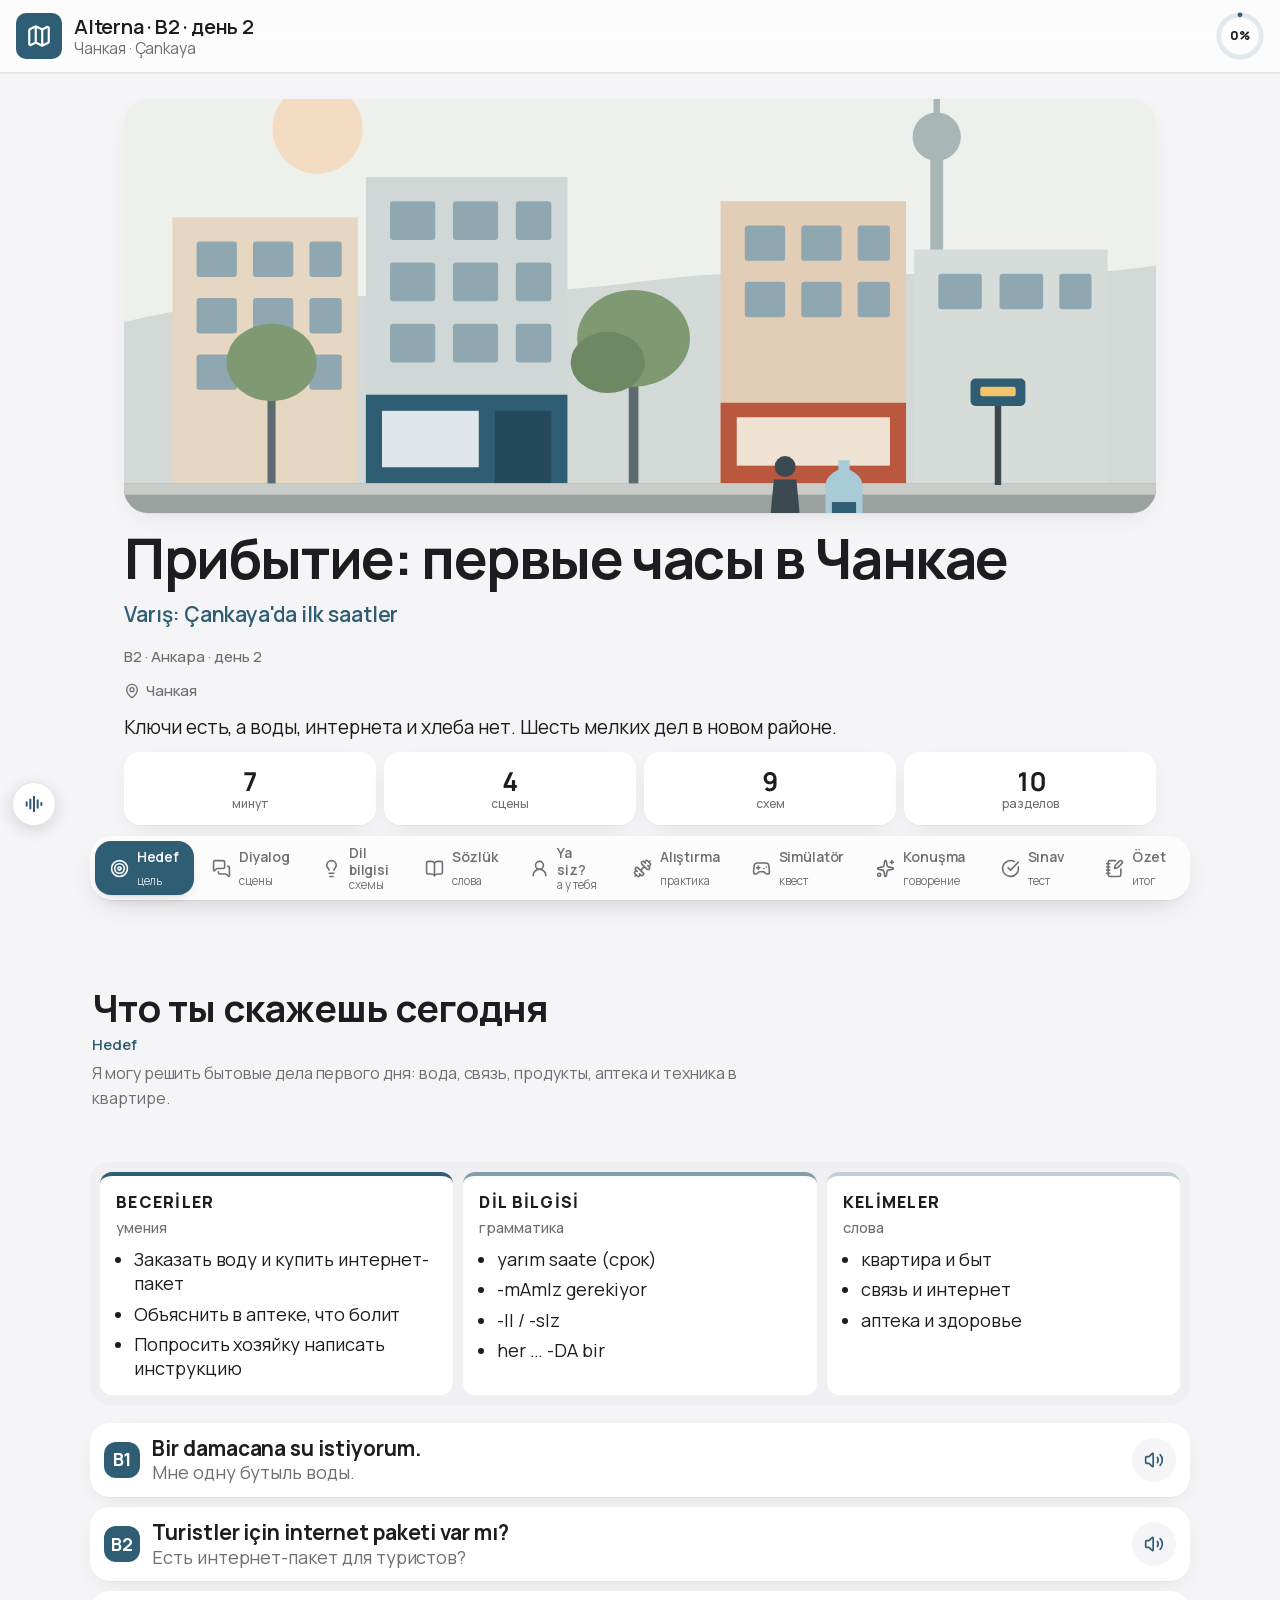
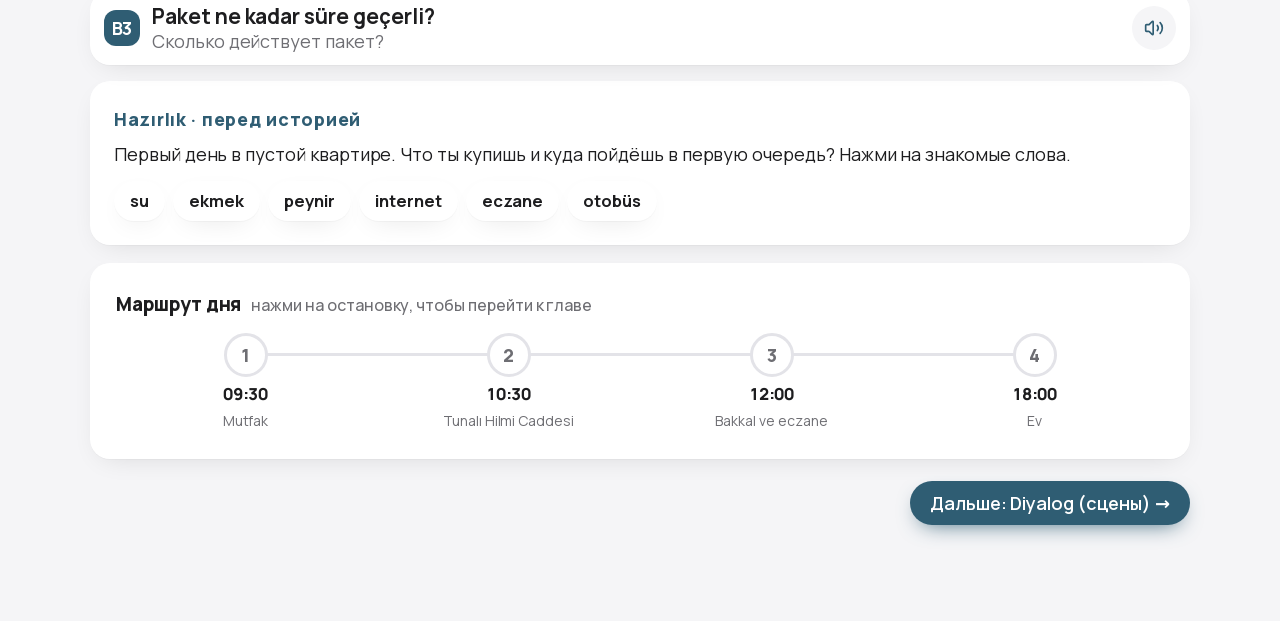
==== commit 783fd39c: "Вкладочный формат платформы (как d.a1.NN), оформление Apple-first, сцены по одной, симулятор, меньше" ====
--- a/d.b2.02/index.html
+++ b/d.b2.02/index.html
@@ -9,7 +9,7 @@
 <meta name="alterna:lesson" content="1">
 <meta name="alterna:kind" content="day">
 <title>День 2. Прибытие: первые часы в Чанкае</title>
-<meta name="description" content="Alterna · B2 · Анкара, день 2. Квартира тёплая, ключи на месте, но в холодильнике пусто, пить нечего, а телефон без интернета. Шесть мелких дел, и всё в новом районе.">
+<meta name="description" content="Alterna · B2 · Анкара, день 2. Ключи есть, а воды, интернета и хлеба нет. Шесть мелких дел в новом районе.">
 <meta name="theme-color" content="#2f5d73">
 <meta property="og:type" content="article">
 <meta property="og:title" content="День 2. Прибытие: первые часы в Чанкае · Alterna B2">
@@ -19,13 +19,11 @@
 <link rel="stylesheet" href="../kit/v1/kit.css">
 <link rel="stylesheet" href="../kit/v1/lexicon.css">
 <link rel="stylesheet" href="../kit/v1/day.css">
-<link rel="stylesheet" href="../kit/v1/story.css">
 <link rel="stylesheet" href="../kit/v1/lexicon-fonts.css">
 <link rel="stylesheet" href="media/design.css">
 </head>
-<body class="lx dy st" data-city="ankara" data-lessons="1" data-design="b2-cankaya">
-<!-- Собрано tools/build.mjs из src/days/d.b2.02.json. Руками не править. -->
-<a class="dy-skip" href="#p-hikaye">К истории дня</a>
+<body class="lx dy" data-city="ankara" data-lessons="1" data-read="hedef diyalog dilbilgisi sozluk yasiz konusma cheat" data-design="b2-cankaya">
+<!-- Собрано tools/build.mjs из src/days/d.b2.02.json в вкладочном формате дней платформы (как d.a1.NN). Руками не править. -->
 <header class="lx-app">
   <span class="lx-app__logo"><span class="lx-app__ico"><svg aria-hidden="true" xmlns="http://www.w3.org/2000/svg" viewBox="0 0 24 24" fill="none" stroke="currentColor" stroke-width="2" stroke-linecap="round" stroke-linejoin="round" > <path d="M14.106 5.553a2 2 0 0 0 1.788 0l3.659-1.83A1 1 0 0 1 21 4.619v12.764a1 1 0 0 1-.553.894l-4.553 2.277a2 2 0 0 1-1.788 0l-4.212-2.106a2 2 0 0 0-1.788 0l-3.659 1.83A1 1 0 0 1 3 19.381V6.618a1 1 0 0 1 .553-.894l4.553-2.277a2 2 0 0 1 1.788 0z" /> <path d="M15 5.764v15" /> <path d="M9 3.236v15" /> </svg></span></span>
   <div class="lx-app__t"><b>Alterna · B2 · день 2</b><small>Чанкая · <span lang="tr">Çankaya</span></small></div>
@@ -33,7 +31,7 @@
   <div class="lx-app__prog" title="Пройдено разделов урока"><svg class="lx-ring lx-app__ring" viewBox="0 0 36 36" aria-hidden="true"><circle class="lx-ring__bg" cx="18" cy="18" r="15.9155"/><circle class="lx-ring__fg" cx="18" cy="18" r="15.9155" pathLength="100" stroke-dasharray="0 100"/><text x="18" y="21" text-anchor="middle">0%</text></svg></div>
 </header>
 <main>
-  <section data-section="intro" data-words="36" class="lx-hero">
+  <section data-section="intro" data-words="19" class="lx-hero">
       <div class="lx-scene" aria-hidden="true" data-ui><svg viewBox="0 0 1280 720" preserveAspectRatio="xMidYMid slice" width="100%" height="100%" focusable="false" xmlns="http://www.w3.org/2000/svg">
   <rect width="1280" height="720" fill="#eef0ec"/>
   <circle class="an-sun" cx="240" cy="140" r="56" fill="#f3dcc2"/>
@@ -89,44 +87,38 @@
       <h1>Прибытие: первые часы в Чанкае</h1>
       <p class="lx-hero__tr" lang="tr">Varış: Çankaya'da ilk saatler</p>
       <p class="lx-hero__meta"><span class="lx-hero__pin"><svg aria-hidden="true" xmlns="http://www.w3.org/2000/svg" viewBox="0 0 24 24" fill="none" stroke="currentColor" stroke-width="2" stroke-linecap="round" stroke-linejoin="round" > <path d="M20 10c0 4.993-5.539 10.193-7.399 11.799a1 1 0 0 1-1.202 0C9.539 20.193 4 14.993 4 10a8 8 0 0 1 16 0" /> <circle cx="12" cy="10" r="3" /> </svg></span><span>Чанкая</span></p>
-      <p class="lx-hero__intro st-hook">Квартира тёплая, ключи на месте, но в холодильнике пусто, пить нечего, а телефон без интернета. Шесть мелких дел, и всё в новом районе.</p>
-      <p class="st-cast"><span>В истории:</span> <b lang="tr">Kapıcı Hasan</b>, <b lang="tr">Sucu</b>, <b lang="tr">Satıcı</b>, <b lang="tr">Eczacı</b>, <b lang="tr">Nesrin Hanım</b></p>
+      <p class="lx-hero__intro">Ключи есть, а воды, интернета и хлеба нет. Шесть мелких дел в новом районе.</p>
       <ul class="lx-stats" data-ui>
-        <li><b>7</b><span>минут</span></li><li><b>4</b><span>главы</span></li><li><b>9</b><span>схем</span></li><li><b>3</b><span>задания</span></li>
+        <li><b>7</b><span>минут</span></li><li><b>4</b><span>сцены</span></li><li><b>9</b><span>схем</span></li><li><b>10</b><span>разделов</span></li>
       </ul>
   </section>
 
-  <nav class="st-toc" data-scrollbar aria-label="Разделы урока">
-    <ol class="st-toc__l">
-      <li><a href="#p-acilis" data-toc="p-acilis"><span lang="tr">Açılış</span></a></li><li><a href="#p-hazirlik" data-toc="p-hazirlik"><span lang="tr">Hazırlık</span></a></li><li><a href="#p-hikaye" data-toc="p-hikaye"><span lang="tr">Okuma</span></a></li><li><a href="#p-dilbilgisi" data-toc="p-dilbilgisi"><span lang="tr">Dil bilgisi</span></a></li><li><a href="#p-sozluk" data-toc="p-sozluk"><span lang="tr">Kelimeler</span></a></li><li><a href="#p-practice" data-toc="p-practice"><span lang="tr">Alıştırma</span></a></li><li><a href="#p-yasiz" data-toc="p-yasiz"><span lang="tr">Ya siz?</span></a></li><li><a href="#p-dinleme" data-toc="p-dinleme"><span lang="tr">Dinleme</span></a></li><li><a href="#p-yazma" data-toc="p-yazma"><span lang="tr">Yazma</span></a></li><li><a href="#p-konusma" data-toc="p-konusma"><span lang="tr">Konuşma</span></a></li><li><a href="#p-ozet" data-toc="p-ozet"><span lang="tr">Özet</span></a></li><li><a href="#p-check" data-toc="p-check"><span lang="tr">Sınav</span></a></li>
-    </ol>
-    <span class="st-toc__bar" aria-hidden="true"></span>
+  <nav class="lx-tabs" data-scrollbar role="tablist" aria-label="Разделы урока">
+    <button type="button" class="lx-tab" role="tab" id="t-hedef" aria-controls="p-hedef" aria-selected="true" tabindex="0" data-tab="hedef"><span class="lx-tab__ico"><svg aria-hidden="true" xmlns="http://www.w3.org/2000/svg" viewBox="0 0 24 24" fill="none" stroke="currentColor" stroke-width="2" stroke-linecap="round" stroke-linejoin="round" > <circle cx="12" cy="12" r="10" /> <circle cx="12" cy="12" r="6" /> <circle cx="12" cy="12" r="2" /> </svg></span><b lang="tr">Hedef</b><small>цель</small><span class="lx-tab__ok" aria-hidden="true"></span></button>
+    <button type="button" class="lx-tab" role="tab" id="t-diyalog" aria-controls="p-diyalog" aria-selected="false" tabindex="-1" data-tab="diyalog"><span class="lx-tab__ico"><svg aria-hidden="true" xmlns="http://www.w3.org/2000/svg" viewBox="0 0 24 24" fill="none" stroke="currentColor" stroke-width="2" stroke-linecap="round" stroke-linejoin="round" > <path d="M16 10a2 2 0 0 1-2 2H6.828a2 2 0 0 0-1.414.586l-2.202 2.202A.71.71 0 0 1 2 14.286V4a2 2 0 0 1 2-2h10a2 2 0 0 1 2 2z" /> <path d="M20 9a2 2 0 0 1 2 2v10.286a.71.71 0 0 1-1.212.502l-2.202-2.202A2 2 0 0 0 17.172 19H10a2 2 0 0 1-2-2v-1" /> </svg></span><b lang="tr">Diyalog</b><small>сцены</small><span class="lx-tab__ok" aria-hidden="true"></span></button>
+    <button type="button" class="lx-tab" role="tab" id="t-dilbilgisi" aria-controls="p-dilbilgisi" aria-selected="false" tabindex="-1" data-tab="dilbilgisi"><span class="lx-tab__ico"><svg aria-hidden="true" xmlns="http://www.w3.org/2000/svg" viewBox="0 0 24 24" fill="none" stroke="currentColor" stroke-width="2" stroke-linecap="round" stroke-linejoin="round" > <path d="M15 14c.2-1 .7-1.7 1.5-2.5 1-.9 1.5-2.2 1.5-3.5A6 6 0 0 0 6 8c0 1 .2 2.2 1.5 3.5.7.7 1.3 1.5 1.5 2.5" /> <path d="M9 18h6" /> <path d="M10 22h4" /> </svg></span><b lang="tr">Dil bilgisi</b><small>схемы</small><span class="lx-tab__ok" aria-hidden="true"></span></button>
+    <button type="button" class="lx-tab" role="tab" id="t-sozluk" aria-controls="p-sozluk" aria-selected="false" tabindex="-1" data-tab="sozluk"><span class="lx-tab__ico"><svg aria-hidden="true" xmlns="http://www.w3.org/2000/svg" viewBox="0 0 24 24" fill="none" stroke="currentColor" stroke-width="2" stroke-linecap="round" stroke-linejoin="round" > <path d="M12 5v16" /> <path d="M20.001 19A2 2 0 0022 17V5a2 2 0 00-1.999-2L16 3.002A5 5 0 0012 5a5 5 0 00-4-2H4a2 2 0 00-2 2v12a2 2 0 001.999 2H8a5 5 0 014 2 5 5 0 014-2z" /> </svg></span><b lang="tr">Sözlük</b><small>слова</small><span class="lx-tab__ok" aria-hidden="true"></span></button>
+    <button type="button" class="lx-tab" role="tab" id="t-yasiz" aria-controls="p-yasiz" aria-selected="false" tabindex="-1" data-tab="yasiz"><span class="lx-tab__ico"><svg aria-hidden="true" xmlns="http://www.w3.org/2000/svg" viewBox="0 0 24 24" fill="none" stroke="currentColor" stroke-width="2" stroke-linecap="round" stroke-linejoin="round" > <circle cx="12" cy="8" r="5" /> <path d="M20 21a8 8 0 0 0-16 0" /> </svg></span><b lang="tr">Ya siz?</b><small>а у тебя</small><span class="lx-tab__ok" aria-hidden="true"></span></button>
+    <button type="button" class="lx-tab" role="tab" id="t-practice" aria-controls="p-practice" aria-selected="false" tabindex="-1" data-tab="practice"><span class="lx-tab__ico"><svg aria-hidden="true" xmlns="http://www.w3.org/2000/svg" viewBox="0 0 24 24" fill="none" stroke="currentColor" stroke-width="2" stroke-linecap="round" stroke-linejoin="round" > <path d="M17.596 12.768a2 2 0 1 0 2.829-2.829l-1.768-1.767a2 2 0 0 0 2.828-2.829l-2.828-2.828a2 2 0 0 0-2.829 2.828l-1.767-1.768a2 2 0 1 0-2.829 2.829z" /> <path d="m2.5 21.5 1.4-1.4" /> <path d="m20.1 3.9 1.4-1.4" /> <path d="M5.343 21.485a2 2 0 1 0 2.829-2.828l1.767 1.768a2 2 0 1 0 2.829-2.829l-6.364-6.364a2 2 0 1 0-2.829 2.829l1.768 1.767a2 2 0 0 0-2.828 2.829z" /> <path d="m9.6 14.4 4.8-4.8" /> </svg></span><b lang="tr">Alıştırma</b><small>практика</small><span class="lx-tab__ok" aria-hidden="true"></span></button>
+    <button type="button" class="lx-tab" role="tab" id="t-simulator" aria-controls="p-simulator" aria-selected="false" tabindex="-1" data-tab="simulator"><span class="lx-tab__ico"><svg aria-hidden="true" xmlns="http://www.w3.org/2000/svg" viewBox="0 0 24 24" fill="none" stroke="currentColor" stroke-width="2" stroke-linecap="round" stroke-linejoin="round" > <line x1="6" x2="10" y1="11" y2="11" /> <line x1="8" x2="8" y1="9" y2="13" /> <line x1="15" x2="15.01" y1="12" y2="12" /> <line x1="18" x2="18.01" y1="10" y2="10" /> <path d="M17.32 5H6.68a4 4 0 0 0-3.978 3.59c-.006.052-.01.101-.017.152C2.604 9.416 2 14.456 2 16a3 3 0 0 0 3 3c1 0 1.5-.5 2-1l1.414-1.414A2 2 0 0 1 9.828 16h4.344a2 2 0 0 1 1.414.586L17 18c.5.5 1 1 2 1a3 3 0 0 0 3-3c0-1.545-.604-6.584-.685-7.258-.007-.05-.011-.1-.017-.151A4 4 0 0 0 17.32 5z" /> </svg></span><b lang="tr">Simülatör</b><small>квест</small><span class="lx-tab__ok" aria-hidden="true"></span></button>
+    <button type="button" class="lx-tab" role="tab" id="t-konusma" aria-controls="p-konusma" aria-selected="false" tabindex="-1" data-tab="konusma"><span class="lx-tab__ico"><svg aria-hidden="true" xmlns="http://www.w3.org/2000/svg" viewBox="0 0 24 24" fill="none" stroke="currentColor" stroke-width="2" stroke-linecap="round" stroke-linejoin="round" > <path d="M11.017 2.814a1 1 0 0 1 1.966 0l1.051 5.558a2 2 0 0 0 1.594 1.594l5.558 1.051a1 1 0 0 1 0 1.966l-5.558 1.051a2 2 0 0 0-1.594 1.594l-1.051 5.558a1 1 0 0 1-1.966 0l-1.051-5.558a2 2 0 0 0-1.594-1.594l-5.558-1.051a1 1 0 0 1 0-1.966l5.558-1.051a2 2 0 0 0 1.594-1.594z" /> <path d="M20 2v4" /> <path d="M22 4h-4" /> <circle cx="4" cy="20" r="2" /> </svg></span><b lang="tr">Konuşma</b><small>говорение</small><span class="lx-tab__ok" aria-hidden="true"></span></button>
+    <button type="button" class="lx-tab" role="tab" id="t-check" aria-controls="p-check" aria-selected="false" tabindex="-1" data-tab="check"><span class="lx-tab__ico"><svg aria-hidden="true" xmlns="http://www.w3.org/2000/svg" viewBox="0 0 24 24" fill="none" stroke="currentColor" stroke-width="2" stroke-linecap="round" stroke-linejoin="round" > <path d="M21.801 10A10 10 0 1 1 17 3.335" /> <path d="m9 11 3 3L22 4" /> </svg></span><b lang="tr">Sınav</b><small>тест</small><span class="lx-tab__ok" aria-hidden="true"></span></button>
+    <button type="button" class="lx-tab" role="tab" id="t-cheat" aria-controls="p-cheat" aria-selected="false" tabindex="-1" data-tab="cheat"><span class="lx-tab__ico"><svg aria-hidden="true" xmlns="http://www.w3.org/2000/svg" viewBox="0 0 24 24" fill="none" stroke="currentColor" stroke-width="2" stroke-linecap="round" stroke-linejoin="round" > <path d="M13.4 2H6a2 2 0 0 0-2 2v16a2 2 0 0 0 2 2h12a2 2 0 0 0 2-2v-7.4" /> <path d="M2 6h4" /> <path d="M2 10h4" /> <path d="M2 14h4" /> <path d="M2 18h4" /> <path d="M21.378 5.626a1 1 0 1 0-3.004-3.004l-5.01 5.012a2 2 0 0 0-.506.854l-.837 2.87a.5.5 0 0 0 .62.62l2.87-.837a2 2 0 0 0 .854-.506z" /> </svg></span><b lang="tr">Özet</b><small>итог</small><span class="lx-tab__ok" aria-hidden="true"></span></button>
+    <span class="lx-tabs__line" aria-hidden="true"></span>
   </nav>
 
-  <section data-section="acilis" data-words="33" id="p-acilis" class="st-sec">
-      <div class="lx-ph">
-        <p class="lx-kicker"><span class="lx-kicker__ico"><svg aria-hidden="true" xmlns="http://www.w3.org/2000/svg" viewBox="0 0 24 24" fill="none" stroke="currentColor" stroke-width="2" stroke-linecap="round" stroke-linejoin="round" > <path d="M13.4 2H6a2 2 0 0 0-2 2v16a2 2 0 0 0 2 2h12a2 2 0 0 0 2-2v-7.4" /> <path d="M2 6h4" /> <path d="M2 10h4" /> <path d="M2 14h4" /> <path d="M2 18h4" /> <path d="M21.378 5.626a1 1 0 1 0-3.004-3.004l-5.01 5.012a2 2 0 0 0-.506.854l-.837 2.87a.5.5 0 0 0 .62.62l2.87-.837a2 2 0 0 0 .854-.506z" /> </svg></span><span lang="tr">Ünite açılışı</span></p>
-        <h2>Что будет сегодня</h2>
-        <p class="lx-hint">Как в начале юнита учебника: умения, грамматика и слова дня.</p>
+  <section data-section="hedef" data-words="124" id="p-hedef" class="lx-panel" role="tabpanel" aria-labelledby="t-hedef">
+      <div class="lx-ph">
+        <p class="lx-kicker"><span class="lx-kicker__ico"><svg aria-hidden="true" xmlns="http://www.w3.org/2000/svg" viewBox="0 0 24 24" fill="none" stroke="currentColor" stroke-width="2" stroke-linecap="round" stroke-linejoin="round" > <circle cx="12" cy="12" r="10" /> <circle cx="12" cy="12" r="6" /> <circle cx="12" cy="12" r="2" /> </svg></span><span lang="tr">Hedef</span></p>
+        <h2>Что ты скажешь сегодня</h2>
+        <p class="lx-hint">Я могу решить бытовые дела первого дня: вода, связь, продукты, аптека и техника в квартире.</p>
       </div>
       <div class="vz vz-open"><div class="vz-open__c" style="--i:0"><p class="vz-open__h"><span lang="tr">BECERİLER</span><small>умения</small></p><ul><li>Заказать воду и купить интернет-пакет</li><li>Объяснить в аптеке, что болит</li><li>Попросить хозяйку написать инструкцию</li></ul></div><div class="vz-open__c" style="--i:1"><p class="vz-open__h"><span lang="tr">DİL BİLGİSİ</span><small>грамматика</small></p><ul><li>yarım saate (срок)</li><li>-mAmIz gerekiyor</li><li>-lI / -sIz</li><li>her … -DA bir</li></ul></div><div class="vz-open__c" style="--i:2"><p class="vz-open__h"><span lang="tr">KELİMELER</span><small>слова</small></p><ul><li>квартира и быт</li><li>связь и интернет</li><li>аптека и здоровье</li></ul></div></div>
-      <div class="vz vz-hedef">
-        <p class="vz__h"><span lang="tr">Hedef dil</span> <span>что ты сегодня скажешь</span></p>
-        <p class="vz-hedef__forms"><span class="vz-chip" lang="tr">yarım saate (срок)</span><span class="vz-chip" lang="tr">-mAmIz gerekiyor</span><span class="vz-chip" lang="tr">-lI / -sIz</span><span class="vz-chip" lang="tr">her … -DA bir</span></p>
-        <ol class="dy-goal">
-        <li class="dy-goal__i" style="--i:0"><span class="dy-goal__n" data-ui>1</span><span class="dy-goal__w"><b lang="tr" data-say="Bir damacana su istiyorum.">Bir damacana su istiyorum.</b><span>Мне одну бутыль воды.</span></span><button type="button" class="lx-say" data-say="Bir damacana su istiyorum." aria-label="Послушать" data-ui><span class="lx-say__ico"><svg aria-hidden="true" xmlns="http://www.w3.org/2000/svg" viewBox="0 0 24 24" fill="none" stroke="currentColor" stroke-width="2" stroke-linecap="round" stroke-linejoin="round" > <path d="M11 4.702a.705.705 0 0 0-1.203-.498L6.413 7.587A1.4 1.4 0 0 1 5.416 8H3a1 1 0 0 0-1 1v6a1 1 0 0 0 1 1h2.416a1.4 1.4 0 0 1 .997.413l3.383 3.384A.705.705 0 0 0 11 19.298z" /> <path d="M16 9a5 5 0 0 1 0 6" /> <path d="M19.364 18.364a9 9 0 0 0 0-12.728" /> </svg></span></button></li>
-        <li class="dy-goal__i" style="--i:1"><span class="dy-goal__n" data-ui>2</span><span class="dy-goal__w"><b lang="tr" data-say="Turistler için internet paketi var mı?">Turistler için internet paketi var mı?</b><span>Есть интернет-пакет для туристов?</span></span><button type="button" class="lx-say" data-say="Turistler için internet paketi var mı?" aria-label="Послушать" data-ui><span class="lx-say__ico"><svg aria-hidden="true" xmlns="http://www.w3.org/2000/svg" viewBox="0 0 24 24" fill="none" stroke="currentColor" stroke-width="2" stroke-linecap="round" stroke-linejoin="round" > <path d="M11 4.702a.705.705 0 0 0-1.203-.498L6.413 7.587A1.4 1.4 0 0 1 5.416 8H3a1 1 0 0 0-1 1v6a1 1 0 0 0 1 1h2.416a1.4 1.4 0 0 1 .997.413l3.383 3.384A.705.705 0 0 0 11 19.298z" /> <path d="M16 9a5 5 0 0 1 0 6" /> <path d="M19.364 18.364a9 9 0 0 0 0-12.728" /> </svg></span></button></li>
-        <li class="dy-goal__i" style="--i:2"><span class="dy-goal__n" data-ui>3</span><span class="dy-goal__w"><b lang="tr" data-say="Paket ne kadar süre geçerli?">Paket ne kadar süre geçerli?</b><span>Сколько действует пакет?</span></span><button type="button" class="lx-say" data-say="Paket ne kadar süre geçerli?" aria-label="Послушать" data-ui><span class="lx-say__ico"><svg aria-hidden="true" xmlns="http://www.w3.org/2000/svg" viewBox="0 0 24 24" fill="none" stroke="currentColor" stroke-width="2" stroke-linecap="round" stroke-linejoin="round" > <path d="M11 4.702a.705.705 0 0 0-1.203-.498L6.413 7.587A1.4 1.4 0 0 1 5.416 8H3a1 1 0 0 0-1 1v6a1 1 0 0 0 1 1h2.416a1.4 1.4 0 0 1 .997.413l3.383 3.384A.705.705 0 0 0 11 19.298z" /> <path d="M16 9a5 5 0 0 1 0 6" /> <path d="M19.364 18.364a9 9 0 0 0 0-12.728" /> </svg></span></button></li>
-        </ol>
-      </div>
-  </section>
-
-  <section data-section="hazirlik" data-words="20" id="p-hazirlik" class="st-sec">
-      <div class="lx-ph">
-        <p class="lx-kicker"><span class="lx-kicker__ico"><svg aria-hidden="true" xmlns="http://www.w3.org/2000/svg" viewBox="0 0 24 24" fill="none" stroke="currentColor" stroke-width="2" stroke-linecap="round" stroke-linejoin="round" > <circle cx="12" cy="8" r="5" /> <path d="M20 21a8 8 0 0 0-16 0" /> </svg></span><span lang="tr">Hazırlık çalışması</span></p>
-        <h2>Подготовка</h2>
-        <p class="lx-hint">До текста: вспомни знакомое и посмотри, где пройдёт день.</p>
-      </div>
+      <ol class="dy-goal">
+        <li class="dy-goal__i" style="--i:0"><span class="dy-goal__n" data-ui>B1</span><span class="dy-goal__w"><b lang="tr" data-say="Bir damacana su istiyorum.">Bir damacana su istiyorum.</b><span>Мне одну бутыль воды.</span></span><button type="button" class="lx-say" data-say="Bir damacana su istiyorum." aria-label="Послушать" data-ui><span class="lx-say__ico"><svg aria-hidden="true" xmlns="http://www.w3.org/2000/svg" viewBox="0 0 24 24" fill="none" stroke="currentColor" stroke-width="2" stroke-linecap="round" stroke-linejoin="round" > <path d="M11 4.702a.705.705 0 0 0-1.203-.498L6.413 7.587A1.4 1.4 0 0 1 5.416 8H3a1 1 0 0 0-1 1v6a1 1 0 0 0 1 1h2.416a1.4 1.4 0 0 1 .997.413l3.383 3.384A.705.705 0 0 0 11 19.298z" /> <path d="M16 9a5 5 0 0 1 0 6" /> <path d="M19.364 18.364a9 9 0 0 0 0-12.728" /> </svg></span></button></li>
+        <li class="dy-goal__i" style="--i:1"><span class="dy-goal__n" data-ui>B2</span><span class="dy-goal__w"><b lang="tr" data-say="Turistler için internet paketi var mı?">Turistler için internet paketi var mı?</b><span>Есть интернет-пакет для туристов?</span></span><button type="button" class="lx-say" data-say="Turistler için internet paketi var mı?" aria-label="Послушать" data-ui><span class="lx-say__ico"><svg aria-hidden="true" xmlns="http://www.w3.org/2000/svg" viewBox="0 0 24 24" fill="none" stroke="currentColor" stroke-width="2" stroke-linecap="round" stroke-linejoin="round" > <path d="M11 4.702a.705.705 0 0 0-1.203-.498L6.413 7.587A1.4 1.4 0 0 1 5.416 8H3a1 1 0 0 0-1 1v6a1 1 0 0 0 1 1h2.416a1.4 1.4 0 0 1 .997.413l3.383 3.384A.705.705 0 0 0 11 19.298z" /> <path d="M16 9a5 5 0 0 1 0 6" /> <path d="M19.364 18.364a9 9 0 0 0 0-12.728" /> </svg></span></button></li>
+        <li class="dy-goal__i" style="--i:2"><span class="dy-goal__n" data-ui>B3</span><span class="dy-goal__w"><b lang="tr" data-say="Paket ne kadar süre geçerli?">Paket ne kadar süre geçerli?</b><span>Сколько действует пакет?</span></span><button type="button" class="lx-say" data-say="Paket ne kadar süre geçerli?" aria-label="Послушать" data-ui><span class="lx-say__ico"><svg aria-hidden="true" xmlns="http://www.w3.org/2000/svg" viewBox="0 0 24 24" fill="none" stroke="currentColor" stroke-width="2" stroke-linecap="round" stroke-linejoin="round" > <path d="M11 4.702a.705.705 0 0 0-1.203-.498L6.413 7.587A1.4 1.4 0 0 1 5.416 8H3a1 1 0 0 0-1 1v6a1 1 0 0 0 1 1h2.416a1.4 1.4 0 0 1 .997.413l3.383 3.384A.705.705 0 0 0 11 19.298z" /> <path d="M16 9a5 5 0 0 1 0 6" /> <path d="M19.364 18.364a9 9 0 0 0 0-12.728" /> </svg></span></button></li>
+      </ol>
       <div class="dy-prep">
         <p class="dy-prep__h"><span lang="tr">Hazırlık</span> · перед историей</p>
         <p>Первый день в пустой квартире. Что ты купишь и куда пойдёшь в первую очередь? Нажми на знакомые слова.</p>
@@ -136,24 +128,27 @@
         <p class="vz__h">Маршрут дня <span>нажми на остановку, чтобы перейти к главе</span></p>
         <div class="vz-route__wrap" style="--n:4"><ol class="vz-route__l"><li class="vz-route__i" style="--i:0"><a class="vz-route__s" href="#ch-1" data-route="ch-1"><span class="vz-route__n">1</span><span class="vz-route__t">09:30</span><span class="vz-route__p" lang="tr">Mutfak</span></a></li><li class="vz-route__i" style="--i:1"><a class="vz-route__s" href="#ch-2" data-route="ch-2"><span class="vz-route__n">2</span><span class="vz-route__t">10:30</span><span class="vz-route__p" lang="tr">Tunalı Hilmi Caddesi</span></a></li><li class="vz-route__i" style="--i:2"><a class="vz-route__s" href="#ch-3" data-route="ch-3"><span class="vz-route__n">3</span><span class="vz-route__t">12:00</span><span class="vz-route__p" lang="tr">Bakkal ve eczane</span></a></li><li class="vz-route__i" style="--i:3"><a class="vz-route__s" href="#ch-4" data-route="ch-4"><span class="vz-route__n">4</span><span class="vz-route__t">18:00</span><span class="vz-route__p" lang="tr">Ev</span></a></li></ol><span class="vz-route__bar" aria-hidden="true"></span></div>
       </nav>
-  </section>
-
-  <section data-section="hikaye" data-words="341" id="p-hikaye" class="st-sec">
-      <div class="lx-ph st-head">
-        <p class="lx-kicker"><span class="lx-kicker__ico"><svg aria-hidden="true" xmlns="http://www.w3.org/2000/svg" viewBox="0 0 24 24" fill="none" stroke="currentColor" stroke-width="2" stroke-linecap="round" stroke-linejoin="round" > <path d="M12 5v16" /> <path d="M16 13h2" /> <path d="M16 9h2" /> <path d="M20.001 19A2 2 0 0022 17V5a2 2 0 00-1.999-2L16 3.002A5 5 0 0012 5a5 5 0 00-4-2H4a2 2 0 00-2 2v12a2 2 0 001.999 2H8a5 5 0 014 2 5 5 0 014-2z" /> <path d="M6 13h2" /> <path d="M6 9h2" /> </svg></span><span lang="tr">Okuma</span></p>
-        <h2>История дня</h2>
-        <p class="lx-hint">Нажимай на турецкие слова: услышишь их и увидишь перевод. Когда герою нужно ответить, выбирай сам.</p>
-      </div>
-      <div class="st-chs">
-      <article class="st-ch" id="ch-1" style="--i:0">
-        <p class="st-ch__k"><span class="st-ch__n" data-ui>1</span><span class="st-ch__t">09:30 · Mutfak</span></p>
-        <h3 class="st-ch__h">Вода приезжает в бутыли</h3>
-        <p class="st-p">Ты открываешь кран, чтобы поставить чайник, и Хасан-эфенди, который как раз принёс газеты, качает головой.</p>
-        <div class="st-b"><span class="st-b__ava" aria-hidden="true" data-ui>Ha</span><div class="st-b__body"><span class="st-b__who" lang="tr">Kapıcı Hasan</span><p class="st-b__tr" lang="tr" data-say="Musluk suyunu çaya koyma. Sucuyu ara, damacana getirsin.">Musluk suyunu çaya koyma. Sucuyu ara, damacana getirsin.</p><p class="st-b__ru">Воду из-под крана в чай не лей. Позвони водовозу, пусть привезёт бутыль.</p></div></div>
-        <div class="st-quirk" role="note"><p class="st-quirk__h"><span class="st-quirk__ico"><svg aria-hidden="true" xmlns="http://www.w3.org/2000/svg" viewBox="0 0 24 24" fill="none" stroke="currentColor" stroke-width="2" stroke-linecap="round" stroke-linejoin="round" > <path d="M11.017 2.814a1 1 0 0 1 1.966 0l1.051 5.558a2 2 0 0 0 1.594 1.594l5.558 1.051a1 1 0 0 1 0 1.966l-5.558 1.051a2 2 0 0 0-1.594 1.594l-1.051 5.558a1 1 0 0 1-1.966 0l-1.051-5.558a2 2 0 0 0-1.594-1.594l-5.558-1.051a1 1 0 0 1 0-1.966l5.558-1.051a2 2 0 0 0 1.594-1.594z" /> <path d="M20 2v4" /> <path d="M22 4h-4" /> <circle cx="4" cy="20" r="2" /> </svg></span><span>Кстати</span></p><p><button type="button" class="st-w" data-say="damacana" aria-expanded="false"><span lang="tr">damacana</span><span class="st-w__ru">бутыль на 19 литров</span></button> в Анкаре стоит почти в каждой кухне. Водопроводную воду официально можно пить, но большинство семей всё равно заказывает бутыли у <button type="button" class="st-w" data-say="sucu" aria-expanded="false"><span lang="tr">sucu</span><span class="st-w__ru">продавец питьевой воды</span></button> из соседнего магазина.</p></div>
-        <div class="st-b st-b--me"><span class="st-b__ava" aria-hidden="true" data-ui>Se</span><div class="st-b__body"><span class="st-b__who" lang="tr">Sen</span><p class="st-b__tr" lang="tr" data-say="Merhaba, bir damacana su istiyorum. Adres Kavaklıdere, Bestekar Sokak, daire yedi.">Merhaba, bir damacana su istiyorum. Adres Kavaklıdere, Bestekar Sokak, daire yedi.</p><p class="st-b__ru">Здравствуйте, мне одну бутыль воды. Адрес: Каваклыдере, улица Бестекяр, квартира семь.</p></div></div>
-        <div class="st-b"><span class="st-b__ava" aria-hidden="true" data-ui>Su</span><div class="st-b__body"><span class="st-b__who" lang="tr">Sucu</span><p class="st-b__tr" lang="tr" data-say="Yarım saate kapıdayım. Boş damacananız var mı, yoksa depozito alacağım?">Yarım saate kapıdayım. Boş damacananız var mı, yoksa depozito alacağım?</p><p class="st-b__ru">Через полчаса буду у двери. Пустая бутыль у вас есть, или возьму залог?</p></div></div>
-        <div class="st-note" role="note"><p class="st-note__h"><span class="st-note__ico"><svg aria-hidden="true" xmlns="http://www.w3.org/2000/svg" viewBox="0 0 24 24" fill="none" stroke="currentColor" stroke-width="2" stroke-linecap="round" stroke-linejoin="round" > <path d="M15 14c.2-1 .7-1.7 1.5-2.5 1-.9 1.5-2.2 1.5-3.5A6 6 0 0 0 6 8c0 1 .2 2.2 1.5 3.5.7.7 1.3 1.5 1.5 2.5" /> <path d="M9 18h6" /> <path d="M10 22h4" /> </svg></span><span>Тонкость: «через полчаса» без предлога</span></p><p><button type="button" class="st-w" data-say="yarım saate kapıdayım" aria-expanded="false"><span lang="tr">yarım saate kapıdayım</span><span class="st-w__ru">через полчаса буду у двери</span></button>: срок в дательном падеже отвечает на вопрос «к какому моменту». А <em>kapıdayım</em> — «я у двери» одним словом: местный падеж плюс «я». Русское будущее турок здесь не ставит, говорит в настоящем.</p><ul class="st-note__ex"><li><b lang="tr" data-say="On dakikaya oradayım.">On dakikaya oradayım.</b><span>Через десять минут буду там.</span></li><li><b lang="tr" data-say="Yarım saate hazır olur.">Yarım saate hazır olur.</b><span>Будет готово через полчаса.</span></li></ul></div>
+
+      <div class="lx-foot" data-ui><button type="button" class="lx-btn lx-foot__next" data-tab-go="diyalog">Дальше: Diyalog (сцены)</button></div>
+  </section>
+
+  <section data-section="diyalog" data-words="488" id="p-diyalog" class="lx-panel" role="tabpanel" aria-labelledby="t-diyalog">
+      <div class="lx-ph">
+        <p class="lx-kicker"><span class="lx-kicker__ico"><svg aria-hidden="true" xmlns="http://www.w3.org/2000/svg" viewBox="0 0 24 24" fill="none" stroke="currentColor" stroke-width="2" stroke-linecap="round" stroke-linejoin="round" > <path d="M16 10a2 2 0 0 1-2 2H6.828a2 2 0 0 0-1.414.586l-2.202 2.202A.71.71 0 0 1 2 14.286V4a2 2 0 0 1 2-2h10a2 2 0 0 1 2 2z" /> <path d="M20 9a2 2 0 0 1 2 2v10.286a.71.71 0 0 1-1.212.502l-2.202-2.202A2 2 0 0 0 17.172 19H10a2 2 0 0 1-2-2v-1" /> </svg></span><span lang="tr">Diyalog</span></p>
+        <h2>Сцены дня</h2>
+        <p class="lx-hint">Реплики появляются по одной. Нажми на турецкую фразу, чтобы услышать её.</p>
+      </div>
+      <div class="vz-scenes" role="group" aria-label="Сцены дня" data-ui><button type="button" class="vz-scenes__b" data-dlg="0" aria-pressed="true"><b>1</b><span>09:30</span></button><button type="button" class="vz-scenes__b" data-dlg="1" aria-pressed="false"><b>2</b><span>10:30</span></button><button type="button" class="vz-scenes__b" data-dlg="2" aria-pressed="false"><b>3</b><span>12:00</span></button><button type="button" class="vz-scenes__b" data-dlg="3" aria-pressed="false"><b>4</b><span>18:00</span></button></div>
+      <div class="lx-dlg is-on" data-dlg-box="0" id="ch-1">
+        <div class="lx-dlg__head"><h3>Вода приезжает в бутыли</h3><span class="lx-badge">09:30</span></div>
+        <p class="lx-place"><span class="lx-ico"><svg aria-hidden="true" xmlns="http://www.w3.org/2000/svg" viewBox="0 0 24 24" fill="none" stroke="currentColor" stroke-width="2" stroke-linecap="round" stroke-linejoin="round" > <path d="M20 10c0 4.993-5.539 10.193-7.399 11.799a1 1 0 0 1-1.202 0C9.539 20.193 4 14.993 4 10a8 8 0 0 1 16 0" /> <circle cx="12" cy="10" r="3" /> </svg></span><span lang="tr">Mutfak</span></p>
+        <p class="vz-cap">Вода из-под крана — не для чая.</p>
+        <div class="lx-chat" data-chat="0">
+          <div class="lx-msg" data-line="0"><span class="lx-msg__ava" aria-hidden="true" data-ui>Ha</span><span class="lx-msg__who" lang="tr">Kapıcı Hasan</span><p class="lx-msg__tr" lang="tr" data-say="Musluk suyunu çaya koyma. Sucuyu ara, damacana getirsin.">Musluk suyunu çaya koyma. Sucuyu ara, damacana getirsin.</p><p class="lx-msg__ru">Воду из-под крана в чай не лей. Позвони водовозу, пусть привезёт бутыль.</p></div>
+          <div class="lx-msg lx-msg--me" data-line="1"><span class="lx-msg__ava" aria-hidden="true" data-ui>Se</span><span class="lx-msg__who" lang="tr">Sen</span><p class="lx-msg__tr" lang="tr" data-say="Merhaba, bir damacana su istiyorum. Adres Kavaklıdere, Bestekar Sokak, daire yedi.">Merhaba, bir damacana su istiyorum. Adres Kavaklıdere, Bestekar Sokak, daire yedi.</p><p class="lx-msg__ru">Здравствуйте, мне одну бутыль воды. Адрес: Каваклыдере, улица Бестекяр, квартира семь.</p></div>
+          <div class="lx-msg" data-line="2"><span class="lx-msg__ava" aria-hidden="true" data-ui>Su</span><span class="lx-msg__who" lang="tr">Sucu</span><p class="lx-msg__tr" lang="tr" data-say="Yarım saate kapıdayım. Boş damacananız var mı, yoksa depozito alacağım?">Yarım saate kapıdayım. Boş damacananız var mı, yoksa depozito alacağım?</p><p class="lx-msg__ru">Через полчаса буду у двери. Пустая бутыль у вас есть, или возьму залог?</p></div>
+        </div>
+        <div class="lx-chat__ctrl" data-ui><button type="button" class="lx-btn" data-next>Следующая реплика</button><button type="button" class="lx-btn lx-btn--ghost" data-all>Показать всё</button><label class="lx-switch"><input type="checkbox" data-ru checked> Перевод</label></div>
         <figure class="vz vz-map" data-viz="map" data-points="[{&quot;tr&quot;:&quot;Ev&quot;,&quot;ru&quot;:&quot;Квартира&quot;,&quot;note&quot;:&quot;Квартира на улице Бестекяр: сюда приезжает водовоз с бутылью.&quot;},{&quot;tr&quot;:&quot;Tunalı Hilmi&quot;,&quot;ru&quot;:&quot;Улица Туналы Хильми&quot;,&quot;note&quot;:&quot;Салоны связи, кофейни и магазины: здесь покупают интернет-пакет.&quot;},{&quot;tr&quot;:&quot;Bakkal&quot;,&quot;ru&quot;:&quot;Бакал&quot;,&quot;note&quot;:&quot;Магазин у дома: хлеб и сыр.&quot;},{&quot;tr&quot;:&quot;Eczane&quot;,&quot;ru&quot;:&quot;Аптека&quot;,&quot;note&quot;:&quot;Аптека на углу. Ночью ищи на двери список дежурных.&quot;},{&quot;tr&quot;:&quot;Kuğulu durağı&quot;,&quot;ru&quot;:&quot;Остановка у парка Кугулу&quot;,&quot;note&quot;:&quot;Автобус до Кызылая каждые пять минут.&quot;},{&quot;tr&quot;:&quot;Kızılay&quot;,&quot;ru&quot;:&quot;Кызылай&quot;,&quot;note&quot;:&quot;Завтрашняя цель: центр и ведомства.&quot;}]">
           <figcaption class="vz__h">Мой квартал: шесть дел на схеме <span>нажми на точку</span></figcaption>
           <svg class="vz-map__svg" viewBox="0 0 640 380" role="group" aria-label="Мой квартал: шесть дел на схеме">
@@ -165,66 +160,55 @@
           <ol class="vz-map__legs"><li><span lang="tr">Ev → Tunalı Hilmi</span><b>7 dk</b></li><li><span lang="tr">Tunalı Hilmi → Bakkal</span><b>9 dk</b></li><li><span lang="tr">Bakkal → Eczane</span><b>4 dk</b></li><li><span lang="tr">Eczane → Ev</span><b>4 dk</b></li><li><span lang="tr">Ev → Kuğulu durağı</span><b>6 dk</b></li></ol>
           <div class="vz-map__info" aria-live="polite"><b lang="tr">Ev</b><span>Квартира на улице Бестекяр: сюда приезжает водовоз с бутылью.</span></div>
         </figure>
-      </article>
-      <article class="st-ch" id="ch-2" style="--i:1">
-        <p class="st-ch__k"><span class="st-ch__n" data-ui>2</span><span class="st-ch__t">10:30 · Tunalı Hilmi Caddesi</span></p>
-        <h3 class="st-ch__h">Интернет по паспорту</h3>
-        <p class="st-p">На улице Туналы Хильми через каждые сто метров салон связи. Ты заходишь в первый, где нет очереди.</p>
-        <div class="st-b st-b--me"><span class="st-b__ava" aria-hidden="true" data-ui>Se</span><div class="st-b__body"><span class="st-b__who" lang="tr">Sen</span><p class="st-b__tr" lang="tr" data-say="Kısa süreliğine buradayım. Turistler için internet paketi var mı?">Kısa süreliğine buradayım. Turistler için internet paketi var mı?</p><p class="st-b__ru">Я здесь ненадолго. Есть интернет-пакет для туристов?</p></div></div>
-        <div class="st-b"><span class="st-b__ava" aria-hidden="true" data-ui>Sa</span><div class="st-b__body"><span class="st-b__who" lang="tr">Satıcı</span><p class="st-b__tr" lang="tr" data-say="Var. Ama hattı pasaportunuzla kaydetmemiz gerekiyor.">Var. Ama hattı pasaportunuzla kaydetmemiz gerekiyor.</p><p class="st-b__ru">Есть. Но нам нужно зарегистрировать номер на ваш паспорт.</p></div></div>
-        <p class="st-p">Паспорт у тебя, тариф выбран. Осталось понять главное: на сколько хватит пакета.</p>
-        <div class="st-choice" data-choice="ch2-5">
-          <p class="st-choice__q"><span class="st-choice__ico"><svg aria-hidden="true" xmlns="http://www.w3.org/2000/svg" viewBox="0 0 24 24" fill="none" stroke="currentColor" stroke-width="2" stroke-linecap="round" stroke-linejoin="round" > <path d="M16 10a2 2 0 0 1-2 2H6.828a2 2 0 0 0-1.414.586l-2.202 2.202A.71.71 0 0 1 2 14.286V4a2 2 0 0 1 2-2h10a2 2 0 0 1 2 2z" /> <path d="M20 9a2 2 0 0 1 2 2v10.286a.71.71 0 0 1-1.212.502l-2.202-2.202A2 2 0 0 0 17.172 19H10a2 2 0 0 1-2-2v-1" /> </svg></span><span>Как спросить, сколько действует пакет?</span></p>
-          <div class="st-choice__opts" data-ui><button type="button" class="st-opt" data-ok="true" data-then="«Otuz gün, yirmi gigabayt». Тридцать дней, двадцать гигабайт. «Geçerli» — «действующий»: так говорят о пакетах, билетах и визах." data-say="Paket ne kadar süre geçerli?"><b lang="tr">Paket ne kadar süre geçerli?</b><span>Сколько действует пакет?</span></button><button type="button" class="st-opt" data-ok="false" data-then="Продавец не понимает: пакет никуда не ходил. «Geçmek» — «проходить», а срок действия — «geçerli olmak»: «ne kadar süre geçerli?»" data-say="Paket ne kadar geçti?"><b lang="tr">Paket ne kadar geçti?</b><span>Сколько прошёл пакет?</span></button></div>
-          <p class="st-choice__then" aria-live="polite" hidden></p>
+        <details class="vz-more"><summary><span class="vz-more__ico"><svg aria-hidden="true" xmlns="http://www.w3.org/2000/svg" viewBox="0 0 24 24" fill="none" stroke="currentColor" stroke-width="2" stroke-linecap="round" stroke-linejoin="round" > <path d="M11.017 2.814a1 1 0 0 1 1.966 0l1.051 5.558a2 2 0 0 0 1.594 1.594l5.558 1.051a1 1 0 0 1 0 1.966l-5.558 1.051a2 2 0 0 0-1.594 1.594l-1.051 5.558a1 1 0 0 1-1.966 0l-1.051-5.558a2 2 0 0 0-1.594-1.594l-5.558-1.051a1 1 0 0 1 0-1.966l5.558-1.051a2 2 0 0 0 1.594-1.594z" /> <path d="M20 2v4" /> <path d="M22 4h-4" /> <circle cx="4" cy="20" r="2" /> </svg></span>Кстати</summary><p><button type="button" class="st-w" data-say="damacana" aria-expanded="false"><span lang="tr">damacana</span><span class="st-w__ru">бутыль на 19 литров</span></button> в Анкаре стоит почти в каждой кухне. Водопроводную воду официально можно пить, но большинство семей всё равно заказывает бутыли у <button type="button" class="st-w" data-say="sucu" aria-expanded="false"><span lang="tr">sucu</span><span class="st-w__ru">продавец питьевой воды</span></button> из соседнего магазина.</p></details>
+        <button type="button" class="lx-btn lx-btn--ghost vz-scene-next" data-dlg-go="1">Сцена 2: Интернет по паспорту →</button>
+      </div>
+      <div class="lx-dlg" data-dlg-box="1" id="ch-2">
+        <div class="lx-dlg__head"><h3>Интернет по паспорту</h3><span class="lx-badge">10:30</span></div>
+        <p class="lx-place"><span class="lx-ico"><svg aria-hidden="true" xmlns="http://www.w3.org/2000/svg" viewBox="0 0 24 24" fill="none" stroke="currentColor" stroke-width="2" stroke-linecap="round" stroke-linejoin="round" > <path d="M20 10c0 4.993-5.539 10.193-7.399 11.799a1 1 0 0 1-1.202 0C9.539 20.193 4 14.993 4 10a8 8 0 0 1 16 0" /> <circle cx="12" cy="10" r="3" /> </svg></span><span lang="tr">Tunalı Hilmi Caddesi</span></p>
+        <p class="vz-cap">На Туналы Хильми салон связи через каждые сто метров.</p>
+        <div class="lx-chat" data-chat="1">
+          <div class="lx-msg lx-msg--me" data-line="0"><span class="lx-msg__ava" aria-hidden="true" data-ui>Se</span><span class="lx-msg__who" lang="tr">Sen</span><p class="lx-msg__tr" lang="tr" data-say="Kısa süreliğine buradayım. Turistler için internet paketi var mı?">Kısa süreliğine buradayım. Turistler için internet paketi var mı?</p><p class="lx-msg__ru">Я здесь ненадолго. Есть интернет-пакет для туристов?</p></div>
+          <div class="lx-msg" data-line="1"><span class="lx-msg__ava" aria-hidden="true" data-ui>Sa</span><span class="lx-msg__who" lang="tr">Satıcı</span><p class="lx-msg__tr" lang="tr" data-say="Var. Ama hattı pasaportunuzla kaydetmemiz gerekiyor.">Var. Ama hattı pasaportunuzla kaydetmemiz gerekiyor.</p><p class="lx-msg__ru">Есть. Но нам нужно зарегистрировать номер на ваш паспорт.</p></div>
         </div>
-        <div class="st-quirk" role="note"><p class="st-quirk__h"><span class="st-quirk__ico"><svg aria-hidden="true" xmlns="http://www.w3.org/2000/svg" viewBox="0 0 24 24" fill="none" stroke="currentColor" stroke-width="2" stroke-linecap="round" stroke-linejoin="round" > <path d="M11.017 2.814a1 1 0 0 1 1.966 0l1.051 5.558a2 2 0 0 0 1.594 1.594l5.558 1.051a1 1 0 0 1 0 1.966l-5.558 1.051a2 2 0 0 0-1.594 1.594l-1.051 5.558a1 1 0 0 1-1.966 0l-1.051-5.558a2 2 0 0 0-1.594-1.594l-5.558-1.051a1 1 0 0 1 0-1.966l5.558-1.051a2 2 0 0 0 1.594-1.594z" /> <path d="M20 2v4" /> <path d="M22 4h-4" /> <circle cx="4" cy="20" r="2" /> </svg></span><span>Кстати</span></p><p>Телефон, привезённый из-за границы, работает с турецкой симкой ограниченное время, примерно четыре месяца. Потом его нужно регистрировать и платить сбор. Для недели в Анкаре это неважно, но в салоне тебе это обязательно расскажут.</p></div>
-      </article>
-      <article class="st-ch" id="ch-3" style="--i:2">
-        <p class="st-ch__k"><span class="st-ch__n" data-ui>3</span><span class="st-ch__t">12:00 · Bakkal ve eczane</span></p>
-        <h3 class="st-ch__h">Хлеб, сыр и горло</h3>
-        <p class="st-p">Вчерашний анкарский мороз сделал своё дело: першит горло. По пути домой ты заходишь в бакал за хлебом и сыром, а потом в аптеку на углу.</p>
-        <div class="st-b st-b--me"><span class="st-b__ava" aria-hidden="true" data-ui>Se</span><div class="st-b__body"><span class="st-b__who" lang="tr">Sen</span><p class="st-b__tr" lang="tr" data-say="Boğazım ağrıyor. Reçetesiz bir şey verebilir misiniz?">Boğazım ağrıyor. Reçetesiz bir şey verebilir misiniz?</p><p class="st-b__ru">У меня болит горло. Можете дать что-нибудь без рецепта?</p></div></div>
-        <div class="st-b"><span class="st-b__ava" aria-hidden="true" data-ui>Ec</span><div class="st-b__body"><span class="st-b__who" lang="tr">Eczacı</span><p class="st-b__tr" lang="tr" data-say="Bu pastilleri günde üç kez emin. İki gün içinde geçmezse doktora görünün.">Bu pastilleri günde üç kez emin. İki gün içinde geçmezse doktora görünün.</p><p class="st-b__ru">Рассасывайте эти пастилки три раза в день. Если за два дня не пройдёт, покажитесь врачу.</p></div></div>
-        <div class="st-note" role="note"><p class="st-note__h"><span class="st-note__ico"><svg aria-hidden="true" xmlns="http://www.w3.org/2000/svg" viewBox="0 0 24 24" fill="none" stroke="currentColor" stroke-width="2" stroke-linecap="round" stroke-linejoin="round" > <path d="M15 14c.2-1 .7-1.7 1.5-2.5 1-.9 1.5-2.2 1.5-3.5A6 6 0 0 0 6 8c0 1 .2 2.2 1.5 3.5.7.7 1.3 1.5 1.5 2.5" /> <path d="M9 18h6" /> <path d="M10 22h4" /> </svg></span><span>Тонкость: «без» одним суффиксом</span></p><p><button type="button" class="st-w" data-say="reçetesiz" aria-expanded="false"><span lang="tr">reçetesiz</span><span class="st-w__ru">без рецепта</span></button>: <em>-siz</em> значит «без». Пара к нему — <em>-li</em>, «с»: <em>reçeteli ilaç</em>, лекарство по рецепту. Так же <em>şekersiz çay</em>, <em>sütlü kahve</em>.</p><ul class="st-note__ex"><li><b lang="tr" data-say="Reçetesiz satılıyor mu?">Reçetesiz satılıyor mu?</b><span>Это продаётся без рецепта?</span></li><li><b lang="tr" data-say="Bu ilaç reçeteli.">Bu ilaç reçeteli.</b><span>Это лекарство по рецепту.</span></li></ul></div>
-        <figure class="vz vz-pairs" data-viz="pairs">
-          <figcaption class="vz__h">«С» и «без» одним суффиксом <span>переключи форму</span></figcaption>
-          <div class="vz-pairs__sw" role="group" aria-label="Форма"><button type="button" data-mode="a" aria-pressed="true">-li · с</button><button type="button" data-mode="b" aria-pressed="false">-siz · без</button></div>
-          <ul class="vz-pairs__l"><li class="vz-pairs__i"><b lang="tr" data-a="reçeteli" data-b="reçetesiz">reçeteli</b><span data-a="по рецепту" data-b="без рецепта">по рецепту</span></li><li class="vz-pairs__i"><b lang="tr" data-a="şekerli" data-b="şekersiz">şekerli</b><span data-a="с сахаром" data-b="без сахара">с сахаром</span></li><li class="vz-pairs__i"><b lang="tr" data-a="sütlü" data-b="sütsüz">sütlü</b><span data-a="с молоком" data-b="без молока">с молоком</span></li><li class="vz-pairs__i"><b lang="tr" data-a="ücretli" data-b="ücretsiz">ücretli</b><span data-a="платный" data-b="бесплатный">платный</span></li><li class="vz-pairs__i"><b lang="tr" data-a="tuzlu" data-b="tuzsuz">tuzlu</b><span data-a="солёный" data-b="несолёный">солёный</span></li><li class="vz-pairs__i"><b lang="tr" data-a="internetli" data-b="internetsiz">internetli</b><span data-a="с интернетом" data-b="без интернета">с интернетом</span></li></ul>
-        </figure>
-        <div class="st-quirk" role="note"><p class="st-quirk__h"><span class="st-quirk__ico"><svg aria-hidden="true" xmlns="http://www.w3.org/2000/svg" viewBox="0 0 24 24" fill="none" stroke="currentColor" stroke-width="2" stroke-linecap="round" stroke-linejoin="round" > <path d="M11.017 2.814a1 1 0 0 1 1.966 0l1.051 5.558a2 2 0 0 0 1.594 1.594l5.558 1.051a1 1 0 0 1 0 1.966l-5.558 1.051a2 2 0 0 0-1.594 1.594l-1.051 5.558a1 1 0 0 1-1.966 0l-1.051-5.558a2 2 0 0 0-1.594-1.594l-5.558-1.051a1 1 0 0 1 0-1.966l5.558-1.051a2 2 0 0 0 1.594-1.594z" /> <path d="M20 2v4" /> <path d="M22 4h-4" /> <circle cx="4" cy="20" r="2" /> </svg></span><span>Кстати</span></p><p>Ночью и в воскресенье работает <button type="button" class="st-w" data-say="nöbetçi eczane" aria-expanded="false"><span lang="tr">nöbetçi eczane</span><span class="st-w__ru">дежурная аптека</span></button>. Список дежурных висит на двери каждой аптеки, даже закрытой: ищи листок с адресами.</p></div>
-      </article>
-      <article class="st-ch" id="ch-4" style="--i:3">
-        <p class="st-ch__k"><span class="st-ch__n" data-ui>4</span><span class="st-ch__t">18:00 · Ev</span></p>
-        <h3 class="st-ch__h">Машинка и дорога на завтра</h3>
-        <p class="st-p">Вечер. Вещи после автобуса пора стирать, но на стиральной машине двадцать программ. Ты звонишь Несрин-ханым.</p>
-        <div class="st-b"><span class="st-b__ava" aria-hidden="true" data-ui>NH</span><div class="st-b__body"><span class="st-b__who" lang="tr">Nesrin Hanım</span><p class="st-b__tr" lang="tr" data-say="Hoş geldin! Her şey yolunda mı? Bir ihtiyacın olursa çekinme.">Hoş geldin! Her şey yolunda mı? Bir ihtiyacın olursa çekinme.</p><p class="st-b__ru">С приездом! Всё в порядке? Если что-то нужно, не стесняйся.</p></div></div>
-        <div class="st-choice" data-choice="ch4-3">
-          <p class="st-choice__q"><span class="st-choice__ico"><svg aria-hidden="true" xmlns="http://www.w3.org/2000/svg" viewBox="0 0 24 24" fill="none" stroke="currentColor" stroke-width="2" stroke-linecap="round" stroke-linejoin="round" > <path d="M16 10a2 2 0 0 1-2 2H6.828a2 2 0 0 0-1.414.586l-2.202 2.202A.71.71 0 0 1 2 14.286V4a2 2 0 0 1 2-2h10a2 2 0 0 1 2 2z" /> <path d="M20 9a2 2 0 0 1 2 2v10.286a.71.71 0 0 1-1.212.502l-2.202-2.202A2 2 0 0 0 17.172 19H10a2 2 0 0 1-2-2v-1" /> </svg></span><span>Как попросить её написать, какую программу выбрать?</span></p>
-          <div class="st-choice__opts" data-ui><button type="button" class="st-opt" data-ok="true" data-then="«Tabii, hemen yazıyorum». Через минуту приходит фото с кружком на программе «Karışık 40°». Вопрос «что выбрать?» стал частью просьбы." data-say="Hangi programı seçmem gerektiğini yazabilir misiniz?"><b lang="tr">Hangi programı seçmem gerektiğini yazabilir misiniz?</b><span>Можете написать, какую программу мне выбрать?</span></button><button type="button" class="st-opt" data-ok="false" data-then="Несрин-ханым смеётся: программы никого не выбирают. Выбираешь ты: «hangi programı seçmem gerektiğini»." data-say="Hangi program beni seçer, yazar mısınız?"><b lang="tr">Hangi program beni seçer, yazar mısınız?</b><span>Какая программа меня выберет, напишете?</span></button></div>
-          <p class="st-choice__then" aria-live="polite" hidden></p>
+        <div class="lx-chat__ctrl" data-ui><button type="button" class="lx-btn" data-next>Следующая реплика</button><button type="button" class="lx-btn lx-btn--ghost" data-all>Показать всё</button><label class="lx-switch"><input type="checkbox" data-ru checked> Перевод</label></div>
+        <details class="vz-more"><summary><span class="vz-more__ico"><svg aria-hidden="true" xmlns="http://www.w3.org/2000/svg" viewBox="0 0 24 24" fill="none" stroke="currentColor" stroke-width="2" stroke-linecap="round" stroke-linejoin="round" > <path d="M11.017 2.814a1 1 0 0 1 1.966 0l1.051 5.558a2 2 0 0 0 1.594 1.594l5.558 1.051a1 1 0 0 1 0 1.966l-5.558 1.051a2 2 0 0 0-1.594 1.594l-1.051 5.558a1 1 0 0 1-1.966 0l-1.051-5.558a2 2 0 0 0-1.594-1.594l-5.558-1.051a1 1 0 0 1 0-1.966l5.558-1.051a2 2 0 0 0 1.594-1.594z" /> <path d="M20 2v4" /> <path d="M22 4h-4" /> <circle cx="4" cy="20" r="2" /> </svg></span>Кстати</summary><p>Телефон, привезённый из-за границы, работает с турецкой симкой ограниченное время, примерно четыре месяца. Потом его нужно регистрировать и платить сбор. Для недели в Анкаре это неважно, но в салоне тебе это обязательно расскажут.</p></details>
+        <button type="button" class="lx-btn lx-btn--ghost vz-scene-next" data-dlg-go="2">Сцена 3: Хлеб, сыр и горло →</button>
+      </div>
+      <div class="lx-dlg" data-dlg-box="2" id="ch-3">
+        <div class="lx-dlg__head"><h3>Хлеб, сыр и горло</h3><span class="lx-badge">12:00</span></div>
+        <p class="lx-place"><span class="lx-ico"><svg aria-hidden="true" xmlns="http://www.w3.org/2000/svg" viewBox="0 0 24 24" fill="none" stroke="currentColor" stroke-width="2" stroke-linecap="round" stroke-linejoin="round" > <path d="M20 10c0 4.993-5.539 10.193-7.399 11.799a1 1 0 0 1-1.202 0C9.539 20.193 4 14.993 4 10a8 8 0 0 1 16 0" /> <circle cx="12" cy="10" r="3" /> </svg></span><span lang="tr">Bakkal ve eczane</span></p>
+        <p class="vz-cap">Анкарский мороз сделал своё: першит горло.</p>
+        <div class="lx-chat" data-chat="2">
+          <div class="lx-msg lx-msg--me" data-line="0"><span class="lx-msg__ava" aria-hidden="true" data-ui>Se</span><span class="lx-msg__who" lang="tr">Sen</span><p class="lx-msg__tr" lang="tr" data-say="Boğazım ağrıyor. Reçetesiz bir şey verebilir misiniz?">Boğazım ağrıyor. Reçetesiz bir şey verebilir misiniz?</p><p class="lx-msg__ru">У меня болит горло. Можете дать что-нибудь без рецепта?</p></div>
+          <div class="lx-msg" data-line="1"><span class="lx-msg__ava" aria-hidden="true" data-ui>Ec</span><span class="lx-msg__who" lang="tr">Eczacı</span><p class="lx-msg__tr" lang="tr" data-say="Bu pastilleri günde üç kez emin. İki gün içinde geçmezse doktora görünün.">Bu pastilleri günde üç kez emin. İki gün içinde geçmezse doktora görünün.</p><p class="lx-msg__ru">Рассасывайте эти пастилки три раза в день. Если за два дня не пройдёт, покажитесь врачу.</p></div>
         </div>
-        <figure class="vz vz-anat" data-viz="anat" data-parts="[{&quot;p&quot;:&quot;gerek&quot;,&quot;ru&quot;:&quot;нужно&quot;,&quot;role&quot;:&quot;корень&quot;},{&quot;p&quot;:&quot;tiğ&quot;,&quot;ru&quot;:&quot;то, что&quot;,&quot;role&quot;:&quot;причастие&quot;},{&quot;p&quot;:&quot;i&quot;,&quot;ru&quot;:&quot;его, этого&quot;,&quot;role&quot;:&quot;принадлежность&quot;},{&quot;p&quot;:&quot;n&quot;,&quot;ru&quot;:&quot;связка между гласными&quot;,&quot;role&quot;:&quot;буфер&quot;},{&quot;p&quot;:&quot;i&quot;,&quot;ru&quot;:&quot;кого? что?&quot;,&quot;role&quot;:&quot;винительный&quot;}]">
-          <figcaption class="vz__h">Разбор слова <span>нажимай на части по очереди</span></figcaption>
-          <p class="vz-anat__word"><b lang="tr">gerektiğini</b><button type="button" class="lx-say vz-say" data-say="gerektiğini" aria-label="Послушать: gerektiğini" data-ui><span class="lx-say__ico"><svg aria-hidden="true" xmlns="http://www.w3.org/2000/svg" viewBox="0 0 24 24" fill="none" stroke="currentColor" stroke-width="2" stroke-linecap="round" stroke-linejoin="round" > <path d="M11 4.702a.705.705 0 0 0-1.203-.498L6.413 7.587A1.4 1.4 0 0 1 5.416 8H3a1 1 0 0 0-1 1v6a1 1 0 0 0 1 1h2.416a1.4 1.4 0 0 1 .997.413l3.383 3.384A.705.705 0 0 0 11 19.298z" /> <path d="M16 9a5 5 0 0 1 0 6" /> <path d="M19.364 18.364a9 9 0 0 0 0-12.728" /> </svg></span></button></p>
-          <p class="vz-anat__ru">то, что нужно (сделать)</p>
-          <div class="vz-anat__parts"><button type="button" class="vz-anat__p is-root" style="--i:0" data-i="0" aria-pressed="false"><span class="vz-anat__m" lang="tr">gerek</span><span class="vz-anat__r">корень</span></button><span class="vz-anat__plus" aria-hidden="true">+</span><button type="button" class="vz-anat__p" style="--i:1" data-i="1" aria-pressed="false"><span class="vz-anat__m" lang="tr">tiğ</span><span class="vz-anat__r">причастие</span></button><span class="vz-anat__plus" aria-hidden="true">+</span><button type="button" class="vz-anat__p" style="--i:2" data-i="2" aria-pressed="false"><span class="vz-anat__m" lang="tr">i</span><span class="vz-anat__r">принадлежность</span></button><span class="vz-anat__plus" aria-hidden="true">+</span><button type="button" class="vz-anat__p" style="--i:3" data-i="3" aria-pressed="false"><span class="vz-anat__m" lang="tr">n</span><span class="vz-anat__r">буфер</span></button><span class="vz-anat__plus" aria-hidden="true">+</span><button type="button" class="vz-anat__p" style="--i:4" data-i="4" aria-pressed="false"><span class="vz-anat__m" lang="tr">i</span><span class="vz-anat__r">винительный</span></button></div>
-          <p class="vz-anat__info" aria-live="polite">Слово собирается слева направо: каждая часть добавляет смысл.</p>
-        </figure>
-        <div class="st-b st-b--me"><span class="st-b__ava" aria-hidden="true" data-ui>Se</span><div class="st-b__body"><span class="st-b__who" lang="tr">Sen</span><p class="st-b__tr" lang="tr" data-say="Bir de yarın Kızılay'a nasıl giderim? Metro yakın mı?">Bir de yarın Kızılay'a nasıl giderim? Metro yakın mı?</p><p class="st-b__ru">И ещё: как мне завтра доехать до Кызылая? Метро близко?</p></div></div>
-        <div class="st-b"><span class="st-b__ava" aria-hidden="true" data-ui>NH</span><div class="st-b__body"><span class="st-b__who" lang="tr">Nesrin Hanım</span><p class="st-b__tr" lang="tr" data-say="En kolayı otobüs. Kuğulu Park durağından her beş dakikada bir geçiyor.">En kolayı otobüs. Kuğulu Park durağından her beş dakikada bir geçiyor.</p><p class="st-b__ru">Проще всего автобусом. С остановки у парка Кугулу ходит каждые пять минут.</p></div></div>
-        <div class="st-note" role="note"><p class="st-note__h"><span class="st-note__ico"><svg aria-hidden="true" xmlns="http://www.w3.org/2000/svg" viewBox="0 0 24 24" fill="none" stroke="currentColor" stroke-width="2" stroke-linecap="round" stroke-linejoin="round" > <path d="M15 14c.2-1 .7-1.7 1.5-2.5 1-.9 1.5-2.2 1.5-3.5A6 6 0 0 0 6 8c0 1 .2 2.2 1.5 3.5.7.7 1.3 1.5 1.5 2.5" /> <path d="M9 18h6" /> <path d="M10 22h4" /> </svg></span><span>Тонкость: «каждые пять минут»</span></p><p><button type="button" class="st-w" data-say="her beş dakikada bir" aria-expanded="false"><span lang="tr">her beş dakikada bir</span><span class="st-w__ru">каждые пять минут</span></button>: <em>her</em> + число + местный падеж + <em>bir</em>. Так говорят о расписании и о лекарствах.</p><ul class="st-note__ex"><li><b lang="tr" data-say="Her beş dakikada bir otobüs var.">Her beş dakikada bir otobüs var.</b><span>Автобус каждые пять минут.</span></li><li><b lang="tr" data-say="Her sekiz saatte bir alın.">Her sekiz saatte bir alın.</b><span>Принимайте каждые восемь часов.</span></li></ul></div>
-      </article>
-      </div>
-      <p class="st-end">К вечеру на кухне стоит бутыль воды, в телефоне интернет, в холодильнике хлеб и сыр, горло лечится, машинка стирает, а маршрут на завтра записан. Шесть дел за один день, и всё по-турецки.</p>
-
-  </section>
-
-  <section data-section="dilbilgisi" data-words="40" id="p-dilbilgisi" class="st-sec">
-      <div class="lx-ph">
-        <p class="lx-kicker"><span class="lx-kicker__ico"><svg aria-hidden="true" xmlns="http://www.w3.org/2000/svg" viewBox="0 0 24 24" fill="none" stroke="currentColor" stroke-width="2" stroke-linecap="round" stroke-linejoin="round" > <path d="M17.596 12.768a2 2 0 1 0 2.829-2.829l-1.768-1.767a2 2 0 0 0 2.828-2.829l-2.828-2.828a2 2 0 0 0-2.829 2.828l-1.767-1.768a2 2 0 1 0-2.829 2.829z" /> <path d="m2.5 21.5 1.4-1.4" /> <path d="m20.1 3.9 1.4-1.4" /> <path d="M5.343 21.485a2 2 0 1 0 2.829-2.828l1.767 1.768a2 2 0 1 0 2.829-2.829l-6.364-6.364a2 2 0 1 0-2.829 2.829l1.768 1.767a2 2 0 0 0-2.828 2.829z" /> <path d="m9.6 14.4 4.8-4.8" /> </svg></span><span lang="tr">Dil bilgisi</span></p>
+        <div class="lx-chat__ctrl" data-ui><button type="button" class="lx-btn" data-next>Следующая реплика</button><button type="button" class="lx-btn lx-btn--ghost" data-all>Показать всё</button><label class="lx-switch"><input type="checkbox" data-ru checked> Перевод</label></div>
+        <details class="vz-more"><summary><span class="vz-more__ico"><svg aria-hidden="true" xmlns="http://www.w3.org/2000/svg" viewBox="0 0 24 24" fill="none" stroke="currentColor" stroke-width="2" stroke-linecap="round" stroke-linejoin="round" > <path d="M11.017 2.814a1 1 0 0 1 1.966 0l1.051 5.558a2 2 0 0 0 1.594 1.594l5.558 1.051a1 1 0 0 1 0 1.966l-5.558 1.051a2 2 0 0 0-1.594 1.594l-1.051 5.558a1 1 0 0 1-1.966 0l-1.051-5.558a2 2 0 0 0-1.594-1.594l-5.558-1.051a1 1 0 0 1 0-1.966l5.558-1.051a2 2 0 0 0 1.594-1.594z" /> <path d="M20 2v4" /> <path d="M22 4h-4" /> <circle cx="4" cy="20" r="2" /> </svg></span>Кстати</summary><p>Ночью и в воскресенье работает <button type="button" class="st-w" data-say="nöbetçi eczane" aria-expanded="false"><span lang="tr">nöbetçi eczane</span><span class="st-w__ru">дежурная аптека</span></button>. Список дежурных висит на двери каждой аптеки, даже закрытой: ищи листок с адресами.</p></details>
+        <button type="button" class="lx-btn lx-btn--ghost vz-scene-next" data-dlg-go="3">Сцена 4: Машинка и дорога на завтра →</button>
+      </div>
+      <div class="lx-dlg" data-dlg-box="3" id="ch-4">
+        <div class="lx-dlg__head"><h3>Машинка и дорога на завтра</h3><span class="lx-badge">18:00</span></div>
+        <p class="lx-place"><span class="lx-ico"><svg aria-hidden="true" xmlns="http://www.w3.org/2000/svg" viewBox="0 0 24 24" fill="none" stroke="currentColor" stroke-width="2" stroke-linecap="round" stroke-linejoin="round" > <path d="M20 10c0 4.993-5.539 10.193-7.399 11.799a1 1 0 0 1-1.202 0C9.539 20.193 4 14.993 4 10a8 8 0 0 1 16 0" /> <circle cx="12" cy="10" r="3" /> </svg></span><span lang="tr">Ev</span></p>
+        <p class="vz-cap">Двадцать программ на машинке и вопрос про завтра.</p>
+        <div class="lx-chat" data-chat="3">
+          <div class="lx-msg" data-line="0"><span class="lx-msg__ava" aria-hidden="true" data-ui>NH</span><span class="lx-msg__who" lang="tr">Nesrin Hanım</span><p class="lx-msg__tr" lang="tr" data-say="Hoş geldin! Her şey yolunda mı? Bir ihtiyacın olursa çekinme.">Hoş geldin! Her şey yolunda mı? Bir ihtiyacın olursa çekinme.</p><p class="lx-msg__ru">С приездом! Всё в порядке? Если что-то нужно, не стесняйся.</p></div>
+          <div class="lx-msg lx-msg--me" data-line="1"><span class="lx-msg__ava" aria-hidden="true" data-ui>Se</span><span class="lx-msg__who" lang="tr">Sen</span><p class="lx-msg__tr" lang="tr" data-say="Bir de yarın Kızılay'a nasıl giderim? Metro yakın mı?">Bir de yarın Kızılay'a nasıl giderim? Metro yakın mı?</p><p class="lx-msg__ru">И ещё: как мне завтра доехать до Кызылая? Метро близко?</p></div>
+          <div class="lx-msg" data-line="2"><span class="lx-msg__ava" aria-hidden="true" data-ui>NH</span><span class="lx-msg__who" lang="tr">Nesrin Hanım</span><p class="lx-msg__tr" lang="tr" data-say="En kolayı otobüs. Kuğulu Park durağından her beş dakikada bir geçiyor.">En kolayı otobüs. Kuğulu Park durağından her beş dakikada bir geçiyor.</p><p class="lx-msg__ru">Проще всего автобусом. С остановки у парка Кугулу ходит каждые пять минут.</p></div>
+        </div>
+        <div class="lx-chat__ctrl" data-ui><button type="button" class="lx-btn" data-next>Следующая реплика</button><button type="button" class="lx-btn lx-btn--ghost" data-all>Показать всё</button><label class="lx-switch"><input type="checkbox" data-ru checked> Перевод</label></div>
+
+        
+      </div>
+
+      <div class="lx-foot" data-ui><button type="button" class="lx-btn lx-foot__next" data-tab-go="dilbilgisi">Дальше: Dil bilgisi (схемы)</button></div>
+  </section>
+
+  <section data-section="dilbilgisi" data-words="429" id="p-dilbilgisi" class="lx-panel" role="tabpanel" aria-labelledby="t-dilbilgisi">
+      <div class="lx-ph">
+        <p class="lx-kicker"><span class="lx-kicker__ico"><svg aria-hidden="true" xmlns="http://www.w3.org/2000/svg" viewBox="0 0 24 24" fill="none" stroke="currentColor" stroke-width="2" stroke-linecap="round" stroke-linejoin="round" > <path d="M15 14c.2-1 .7-1.7 1.5-2.5 1-.9 1.5-2.2 1.5-3.5A6 6 0 0 0 6 8c0 1 .2 2.2 1.5 3.5.7.7 1.3 1.5 1.5 2.5" /> <path d="M9 18h6" /> <path d="M10 22h4" /> </svg></span><span lang="tr">Dil bilgisi</span></p>
         <h2>Что нужно сделать: от «должен» к просьбе</h2>
-        <p class="lx-hint">Четыре шага от прямого вопроса к вежливой просьбе, как у героя с хозяйкой квартиры.</p>
+        <p class="lx-hint">Листай шаги и нажимай на части схем.</p>
       </div>
       <figure class="vz vz-steps" data-viz="steps">
           <figcaption class="vz__h">Какую программу выбрать <span>шаг за шагом</span></figcaption>
@@ -254,46 +238,152 @@
           <div class="vz-flow__stage" aria-live="polite"></div>
           <ul class="vz-flow__all"><li><b lang="tr">Bir damacana su istiyorum, boş damacanam var.</b> — Мне одну бутыль воды, пустая у меня есть.</li><li><b lang="tr">Bir damacana su istiyorum. Depozito ne kadar?</b> — Мне одну бутыль воды. Сколько залог?</li><li><b lang="tr">Turistler için internet paketi var mı? Ne kadar süre geçerli?</b> — Есть пакет для туристов? Сколько он действует?</li><li><b lang="tr">Boğazım ağrıyor. Reçetesiz bir şey verebilir misiniz?</b> — У меня болит горло. Можете дать что-нибудь без рецепта?</li><li><b lang="tr">Bu ilaç reçeteli mi, reçetesiz mi?</b> — Это лекарство по рецепту или без?</li></ul>
         </figure>
-  </section>
-
-  <section data-section="sozluk" data-words="36" id="p-sozluk" class="st-sec">
-      <div class="lx-ph">
-        <p class="lx-kicker"><span class="lx-kicker__ico"><svg aria-hidden="true" xmlns="http://www.w3.org/2000/svg" viewBox="0 0 24 24" fill="none" stroke="currentColor" stroke-width="2" stroke-linecap="round" stroke-linejoin="round" > <path d="M13.4 2H6a2 2 0 0 0-2 2v16a2 2 0 0 0 2 2h12a2 2 0 0 0 2-2v-7.4" /> <path d="M2 6h4" /> <path d="M2 10h4" /> <path d="M2 14h4" /> <path d="M2 18h4" /> <path d="M21.378 5.626a1 1 0 1 0-3.004-3.004l-5.01 5.012a2 2 0 0 0-.506.854l-.837 2.87a.5.5 0 0 0 .62.62l2.87-.837a2 2 0 0 0 .854-.506z" /> </svg></span><span lang="tr">Söz varlığı</span></p>
+      <figure class="vz vz-pairs" data-viz="pairs">
+          <figcaption class="vz__h">«С» и «без» одним суффиксом <span>переключи форму</span></figcaption>
+          <div class="vz-pairs__sw" role="group" aria-label="Форма"><button type="button" data-mode="a" aria-pressed="true">-li · с</button><button type="button" data-mode="b" aria-pressed="false">-siz · без</button></div>
+          <ul class="vz-pairs__l"><li class="vz-pairs__i"><b lang="tr" data-a="reçeteli" data-b="reçetesiz">reçeteli</b><span data-a="по рецепту" data-b="без рецепта">по рецепту</span></li><li class="vz-pairs__i"><b lang="tr" data-a="şekerli" data-b="şekersiz">şekerli</b><span data-a="с сахаром" data-b="без сахара">с сахаром</span></li><li class="vz-pairs__i"><b lang="tr" data-a="sütlü" data-b="sütsüz">sütlü</b><span data-a="с молоком" data-b="без молока">с молоком</span></li><li class="vz-pairs__i"><b lang="tr" data-a="ücretli" data-b="ücretsiz">ücretli</b><span data-a="платный" data-b="бесплатный">платный</span></li><li class="vz-pairs__i"><b lang="tr" data-a="tuzlu" data-b="tuzsuz">tuzlu</b><span data-a="солёный" data-b="несолёный">солёный</span></li><li class="vz-pairs__i"><b lang="tr" data-a="internetli" data-b="internetsiz">internetli</b><span data-a="с интернетом" data-b="без интернета">с интернетом</span></li></ul>
+        </figure>
+      <figure class="vz vz-anat" data-viz="anat" data-parts="[{&quot;p&quot;:&quot;gerek&quot;,&quot;ru&quot;:&quot;нужно&quot;,&quot;role&quot;:&quot;корень&quot;},{&quot;p&quot;:&quot;tiğ&quot;,&quot;ru&quot;:&quot;то, что&quot;,&quot;role&quot;:&quot;причастие&quot;},{&quot;p&quot;:&quot;i&quot;,&quot;ru&quot;:&quot;его, этого&quot;,&quot;role&quot;:&quot;принадлежность&quot;},{&quot;p&quot;:&quot;n&quot;,&quot;ru&quot;:&quot;связка между гласными&quot;,&quot;role&quot;:&quot;буфер&quot;},{&quot;p&quot;:&quot;i&quot;,&quot;ru&quot;:&quot;кого? что?&quot;,&quot;role&quot;:&quot;винительный&quot;}]">
+          <figcaption class="vz__h">Разбор слова <span>нажимай на части по очереди</span></figcaption>
+          <p class="vz-anat__word"><b lang="tr">gerektiğini</b><button type="button" class="lx-say vz-say" data-say="gerektiğini" aria-label="Послушать: gerektiğini" data-ui><span class="lx-say__ico"><svg aria-hidden="true" xmlns="http://www.w3.org/2000/svg" viewBox="0 0 24 24" fill="none" stroke="currentColor" stroke-width="2" stroke-linecap="round" stroke-linejoin="round" > <path d="M11 4.702a.705.705 0 0 0-1.203-.498L6.413 7.587A1.4 1.4 0 0 1 5.416 8H3a1 1 0 0 0-1 1v6a1 1 0 0 0 1 1h2.416a1.4 1.4 0 0 1 .997.413l3.383 3.384A.705.705 0 0 0 11 19.298z" /> <path d="M16 9a5 5 0 0 1 0 6" /> <path d="M19.364 18.364a9 9 0 0 0 0-12.728" /> </svg></span></button></p>
+          <p class="vz-anat__ru">то, что нужно (сделать)</p>
+          <div class="vz-anat__parts"><button type="button" class="vz-anat__p is-root" style="--i:0" data-i="0" aria-pressed="false"><span class="vz-anat__m" lang="tr">gerek</span><span class="vz-anat__r">корень</span></button><span class="vz-anat__plus" aria-hidden="true">+</span><button type="button" class="vz-anat__p" style="--i:1" data-i="1" aria-pressed="false"><span class="vz-anat__m" lang="tr">tiğ</span><span class="vz-anat__r">причастие</span></button><span class="vz-anat__plus" aria-hidden="true">+</span><button type="button" class="vz-anat__p" style="--i:2" data-i="2" aria-pressed="false"><span class="vz-anat__m" lang="tr">i</span><span class="vz-anat__r">принадлежность</span></button><span class="vz-anat__plus" aria-hidden="true">+</span><button type="button" class="vz-anat__p" style="--i:3" data-i="3" aria-pressed="false"><span class="vz-anat__m" lang="tr">n</span><span class="vz-anat__r">буфер</span></button><span class="vz-anat__plus" aria-hidden="true">+</span><button type="button" class="vz-anat__p" style="--i:4" data-i="4" aria-pressed="false"><span class="vz-anat__m" lang="tr">i</span><span class="vz-anat__r">винительный</span></button></div>
+          <p class="vz-anat__info" aria-live="polite">Слово собирается слева направо: каждая часть добавляет смысл.</p>
+        </figure>
+      <article class="vz vz-tip"><p class="vz-tip__h"><span class="vz-tip__ico"><svg aria-hidden="true" xmlns="http://www.w3.org/2000/svg" viewBox="0 0 24 24" fill="none" stroke="currentColor" stroke-width="2" stroke-linecap="round" stroke-linejoin="round" > <path d="M15 14c.2-1 .7-1.7 1.5-2.5 1-.9 1.5-2.2 1.5-3.5A6 6 0 0 0 6 8c0 1 .2 2.2 1.5 3.5.7.7 1.3 1.5 1.5 2.5" /> <path d="M9 18h6" /> <path d="M10 22h4" /> </svg></span>«через полчаса» без предлога</p><ul class="vz-tip__ex"><li><b lang="tr" data-say="On dakikaya oradayım.">On dakikaya oradayım.</b><span>Через десять минут буду там.</span></li><li><b lang="tr" data-say="Yarım saate hazır olur.">Yarım saate hazır olur.</b><span>Будет готово через полчаса.</span></li></ul><details class="vz-more"><summary>Почему так</summary><p><button type="button" class="st-w" data-say="yarım saate kapıdayım" aria-expanded="false"><span lang="tr">yarım saate kapıdayım</span><span class="st-w__ru">через полчаса буду у двери</span></button>: срок в дательном падеже отвечает на вопрос «к какому моменту». А <em>kapıdayım</em> — «я у двери» одним словом: местный падеж плюс «я». Русское будущее турок здесь не ставит, говорит в настоящем.</p></details></article>
+      <article class="vz vz-tip"><p class="vz-tip__h"><span class="vz-tip__ico"><svg aria-hidden="true" xmlns="http://www.w3.org/2000/svg" viewBox="0 0 24 24" fill="none" stroke="currentColor" stroke-width="2" stroke-linecap="round" stroke-linejoin="round" > <path d="M15 14c.2-1 .7-1.7 1.5-2.5 1-.9 1.5-2.2 1.5-3.5A6 6 0 0 0 6 8c0 1 .2 2.2 1.5 3.5.7.7 1.3 1.5 1.5 2.5" /> <path d="M9 18h6" /> <path d="M10 22h4" /> </svg></span>«без» одним суффиксом</p><ul class="vz-tip__ex"><li><b lang="tr" data-say="Reçetesiz satılıyor mu?">Reçetesiz satılıyor mu?</b><span>Это продаётся без рецепта?</span></li><li><b lang="tr" data-say="Bu ilaç reçeteli.">Bu ilaç reçeteli.</b><span>Это лекарство по рецепту.</span></li></ul><details class="vz-more"><summary>Почему так</summary><p><button type="button" class="st-w" data-say="reçetesiz" aria-expanded="false"><span lang="tr">reçetesiz</span><span class="st-w__ru">без рецепта</span></button>: <em>-siz</em> значит «без». Пара к нему — <em>-li</em>, «с»: <em>reçeteli ilaç</em>, лекарство по рецепту. Так же <em>şekersiz çay</em>, <em>sütlü kahve</em>.</p></details></article>
+      <article class="vz vz-tip"><p class="vz-tip__h"><span class="vz-tip__ico"><svg aria-hidden="true" xmlns="http://www.w3.org/2000/svg" viewBox="0 0 24 24" fill="none" stroke="currentColor" stroke-width="2" stroke-linecap="round" stroke-linejoin="round" > <path d="M15 14c.2-1 .7-1.7 1.5-2.5 1-.9 1.5-2.2 1.5-3.5A6 6 0 0 0 6 8c0 1 .2 2.2 1.5 3.5.7.7 1.3 1.5 1.5 2.5" /> <path d="M9 18h6" /> <path d="M10 22h4" /> </svg></span>«каждые пять минут»</p><ul class="vz-tip__ex"><li><b lang="tr" data-say="Her beş dakikada bir otobüs var.">Her beş dakikada bir otobüs var.</b><span>Автобус каждые пять минут.</span></li><li><b lang="tr" data-say="Her sekiz saatte bir alın.">Her sekiz saatte bir alın.</b><span>Принимайте каждые восемь часов.</span></li></ul><details class="vz-more"><summary>Почему так</summary><p><button type="button" class="st-w" data-say="her beş dakikada bir" aria-expanded="false"><span lang="tr">her beş dakikada bir</span><span class="st-w__ru">каждые пять минут</span></button>: <em>her</em> + число + местный падеж + <em>bir</em>. Так говорят о расписании и о лекарствах.</p></details></article>
+      <div class="lx-foot" data-ui><button type="button" class="lx-btn lx-foot__next" data-tab-go="sozluk">Дальше: Sözlük (слова)</button></div>
+  </section>
+
+  <section data-section="sozluk" data-words="295" id="p-sozluk" class="lx-panel" role="tabpanel" aria-labelledby="t-sozluk">
+      <div class="lx-ph">
+        <p class="lx-kicker"><span class="lx-kicker__ico"><svg aria-hidden="true" xmlns="http://www.w3.org/2000/svg" viewBox="0 0 24 24" fill="none" stroke="currentColor" stroke-width="2" stroke-linecap="round" stroke-linejoin="round" > <path d="M12 5v16" /> <path d="M20.001 19A2 2 0 0022 17V5a2 2 0 00-1.999-2L16 3.002A5 5 0 0012 5a5 5 0 00-4-2H4a2 2 0 00-2 2v12a2 2 0 001.999 2H8a5 5 0 014 2 5 5 0 014-2z" /> </svg></span><span lang="tr">Sözlük</span></p>
         <h2>Слова дня</h2>
-        <p class="lx-hint">Чем крупнее слово, тем чаще оно звучало в истории. Нажми, чтобы услышать.</p>
+        <p class="lx-hint">Крупнее — чаще звучало. Карточка переворачивается и показывает пример из сцены.</p>
       </div>
       <div class="vz vz-cloud"><ul class="vz-cloud__l"><li style="--i:10"><button type="button" class="vz-cloud__w" data-lvl="1" data-say="durak" title="остановка · 1×"><span lang="tr">durak</span><small>остановка</small></button></li><li style="--i:8"><button type="button" class="vz-cloud__w" data-lvl="1" data-say="nöbetçi eczane" title="дежурная аптека · 1×"><span lang="tr">nöbetçi eczane</span><small>дежурная аптека</small></button></li><li style="--i:2"><button type="button" class="vz-cloud__w" data-lvl="1" data-say="depozito" title="залог · 1×"><span lang="tr">depozito</span><small>залог</small></button></li><li style="--i:5"><button type="button" class="vz-cloud__w" data-lvl="2" data-say="geçerli" title="действующий · 2×"><span lang="tr">geçerli</span><small>действующий</small></button></li><li style="--i:4"><button type="button" class="vz-cloud__w" data-lvl="3" data-say="paket" title="тарифный пакет · 5×"><span lang="tr">paket</span><small>тарифный пакет</small></button></li><li style="--i:6"><button type="button" class="vz-cloud__w" data-lvl="4" data-say="reçete" title="рецепт · 7×"><span lang="tr">reçete</span><small>рецепт</small></button></li><li style="--i:0"><button type="button" class="vz-cloud__w" data-lvl="4" data-say="damacana" title="бутыль на 19 литров · 6×"><span lang="tr">damacana</span><small>бутыль на 19 литров</small></button></li><li style="--i:1"><button type="button" class="vz-cloud__w" data-lvl="2" data-say="sucu" title="продавец питьевой воды · 2×"><span lang="tr">sucu</span><small>продавец питьевой воды</small></button></li><li style="--i:7"><button type="button" class="vz-cloud__w" data-lvl="2" data-say="pastil" title="пастилка · 2×"><span lang="tr">pastil</span><small>пастилка</small></button></li><li style="--i:3"><button type="button" class="vz-cloud__w" data-lvl="1" data-say="hat" title="номер, линия связи · 1×"><span lang="tr">hat</span><small>номер, линия связи</small></button></li><li style="--i:9"><button type="button" class="vz-cloud__w" data-lvl="1" data-say="çamaşır makinesi" title="стиральная машина · 1×"><span lang="tr">çamaşır makinesi</span><small>стиральная машина</small></button></li><li style="--i:11"><button type="button" class="vz-cloud__w" data-lvl="1" data-say="çekinmek" title="стесняться · 1×"><span lang="tr">çekinmek</span><small>стесняться</small></button></li></ul></div>
-      <div class="dy-selfcheck" data-ui><button type="button" class="lx-btn lx-btn--ghost" data-hide-ru aria-pressed="false">Скрыть перевод</button><span>Проверь себя: вспомни перевод, потом нажми на строку.</span></div>
-      <ul class="st-words">
-        <li><b lang="tr" data-say="damacana">damacana</b><span>бутыль на 19 литров</span></li>
-        <li><b lang="tr" data-say="sucu">sucu</b><span>продавец питьевой воды</span></li>
-        <li><b lang="tr" data-say="depozito">depozito</b><span>залог</span></li>
-        <li><b lang="tr" data-say="hat">hat</b><span>номер, линия связи</span></li>
-        <li><b lang="tr" data-say="paket">paket</b><span>тарифный пакет</span></li>
-        <li><b lang="tr" data-say="geçerli">geçerli</b><span>действующий</span></li>
-        <li><b lang="tr" data-say="reçete">reçete</b><span>рецепт</span></li>
-        <li><b lang="tr" data-say="pastil">pastil</b><span>пастилка</span></li>
-        <li><b lang="tr" data-say="nöbetçi eczane">nöbetçi eczane</b><span>дежурная аптека</span></li>
-        <li><b lang="tr" data-say="çamaşır makinesi">çamaşır makinesi</b><span>стиральная машина</span></li>
-        <li><b lang="tr" data-say="durak">durak</b><span>остановка</span></li>
-        <li><b lang="tr" data-say="çekinmek">çekinmek</b><span>стесняться</span></li>
-      </ul>
-  </section>
-
-  <section data-section="practice" data-words="12" id="p-practice" class="st-sec">
-      <div class="lx-ph">
-        <p class="lx-kicker"><span class="lx-kicker__ico"><svg aria-hidden="true" xmlns="http://www.w3.org/2000/svg" viewBox="0 0 24 24" fill="none" stroke="currentColor" stroke-width="2" stroke-linecap="round" stroke-linejoin="round" > <path d="M17.596 12.768a2 2 0 1 0 2.829-2.829l-1.768-1.767a2 2 0 0 0 2.828-2.829l-2.828-2.828a2 2 0 0 0-2.829 2.828l-1.767-1.768a2 2 0 1 0-2.829 2.829z" /> <path d="m2.5 21.5 1.4-1.4" /> <path d="m20.1 3.9 1.4-1.4" /> <path d="M5.343 21.485a2 2 0 1 0 2.829-2.828l1.767 1.768a2 2 0 1 0 2.829-2.829l-6.364-6.364a2 2 0 1 0-2.829 2.829l1.768 1.767a2 2 0 0 0-2.828 2.829z" /> <path d="m9.6 14.4 4.8-4.8" /> </svg></span><span lang="tr">Alıştırmalar</span></p>
-        <h2>Закрепим</h2>
-        <p class="lx-hint">Задания пронумерованы подряд через весь урок, как в учебнике.</p>
-      </div>
-      <div class="dy-task" data-kit="complete"><p class="dy-rubric"><span class="dy-no" data-ui>1</span><span lang="tr">Cümleleri tamamlayalım.</span></p><a-exercise ref="d.b2.02.ex1"></a-exercise></div>
-  </section>
-
-  <section data-section="yasiz" data-words="31" id="p-yasiz" class="st-sec">
+      <div class="lx-tools" data-ui><input type="search" class="lx-search" placeholder="Поиск слова или перевода" aria-label="Поиск слова или перевода" autocomplete="off" spellcheck="false"></div>
+      <div class="lx-learn" data-ui><svg class="lx-ring lx-learn__ring" viewBox="0 0 36 36" aria-hidden="true"><circle class="lx-ring__bg" cx="18" cy="18" r="15.9155"/><circle class="lx-ring__fg" cx="18" cy="18" r="15.9155" pathLength="100" stroke-dasharray="0 100"/><text x="18" y="21" text-anchor="middle">0</text></svg><p>Выучено <b data-known>0</b> из <b>12</b></p><label class="lx-switch"><input type="checkbox" data-hide-ru> Скрыть перевод</label></div>
+      <p class="lx-empty" data-ui hidden>Ничего не нашлось</p>
+      <div class="lx-cards" data-g="0">
+        <article class="lx-card" data-word="damacana" data-g="0" tabindex="0">
+          <div class="lx-card__face">
+            <div class="lx-card__top"><span class="lx-ico"><svg aria-hidden="true" xmlns="http://www.w3.org/2000/svg" viewBox="0 0 24 24" fill="none" stroke="currentColor" stroke-width="2" stroke-linecap="round" stroke-linejoin="round" > <path d="M2.992 16.342a2 2 0 0 1 .094 1.167l-1.065 3.29a1 1 0 0 0 1.236 1.168l3.413-.998a2 2 0 0 1 1.099.092 10 10 0 1 0-4.777-4.719" /> </svg></span><div class="lx-card__w"><b class="lx-card__tr" lang="tr">damacana</b><span class="lx-card__ru">бутыль на 19 литров</span></div><button type="button" class="lx-say" data-say="damacana" aria-label="Послушать" data-ui><span class="lx-say__ico"><svg aria-hidden="true" xmlns="http://www.w3.org/2000/svg" viewBox="0 0 24 24" fill="none" stroke="currentColor" stroke-width="2" stroke-linecap="round" stroke-linejoin="round" > <path d="M11 4.702a.705.705 0 0 0-1.203-.498L6.413 7.587A1.4 1.4 0 0 1 5.416 8H3a1 1 0 0 0-1 1v6a1 1 0 0 0 1 1h2.416a1.4 1.4 0 0 1 .997.413l3.383 3.384A.705.705 0 0 0 11 19.298z" /> <path d="M16 9a5 5 0 0 1 0 6" /> <path d="M19.364 18.364a9 9 0 0 0 0-12.728" /> </svg></span></button></div>
+          </div>
+          <div class="lx-card__back">
+            <div class="lx-ex"><p class="lx-ex__tr"><a-say>Musluk suyunu çaya koyma. Sucuyu ara, damacana getirsin.</a-say></p><p class="lx-ex__ru">Воду из-под крана в чай не лей. Позвони водовозу, пусть привезёт бутыль.</p></div>
+          </div>
+          <div class="lx-card__acts" data-ui><button type="button" class="lx-card__flip" aria-expanded="false">Пример</button><button type="button" class="lx-card__know" aria-pressed="false">Знаю</button></div>
+        </article>
+        <article class="lx-card" data-word="sucu" data-g="0" tabindex="0">
+          <div class="lx-card__face">
+            <div class="lx-card__top"><span class="lx-ico"><svg aria-hidden="true" xmlns="http://www.w3.org/2000/svg" viewBox="0 0 24 24" fill="none" stroke="currentColor" stroke-width="2" stroke-linecap="round" stroke-linejoin="round" > <path d="M2.992 16.342a2 2 0 0 1 .094 1.167l-1.065 3.29a1 1 0 0 0 1.236 1.168l3.413-.998a2 2 0 0 1 1.099.092 10 10 0 1 0-4.777-4.719" /> </svg></span><div class="lx-card__w"><b class="lx-card__tr" lang="tr">sucu</b><span class="lx-card__ru">продавец питьевой воды</span></div><button type="button" class="lx-say" data-say="sucu" aria-label="Послушать" data-ui><span class="lx-say__ico"><svg aria-hidden="true" xmlns="http://www.w3.org/2000/svg" viewBox="0 0 24 24" fill="none" stroke="currentColor" stroke-width="2" stroke-linecap="round" stroke-linejoin="round" > <path d="M11 4.702a.705.705 0 0 0-1.203-.498L6.413 7.587A1.4 1.4 0 0 1 5.416 8H3a1 1 0 0 0-1 1v6a1 1 0 0 0 1 1h2.416a1.4 1.4 0 0 1 .997.413l3.383 3.384A.705.705 0 0 0 11 19.298z" /> <path d="M16 9a5 5 0 0 1 0 6" /> <path d="M19.364 18.364a9 9 0 0 0 0-12.728" /> </svg></span></button></div>
+          </div>
+          <div class="lx-card__back">
+            <div class="lx-ex"><p class="lx-ex__tr"><a-say>Musluk suyunu çaya koyma. Sucuyu ara, damacana getirsin.</a-say></p><p class="lx-ex__ru">Воду из-под крана в чай не лей. Позвони водовозу, пусть привезёт бутыль.</p></div>
+          </div>
+          <div class="lx-card__acts" data-ui><button type="button" class="lx-card__flip" aria-expanded="false">Пример</button><button type="button" class="lx-card__know" aria-pressed="false">Знаю</button></div>
+        </article>
+        <article class="lx-card" data-word="depozito" data-g="0" tabindex="0">
+          <div class="lx-card__face">
+            <div class="lx-card__top"><span class="lx-ico"><svg aria-hidden="true" xmlns="http://www.w3.org/2000/svg" viewBox="0 0 24 24" fill="none" stroke="currentColor" stroke-width="2" stroke-linecap="round" stroke-linejoin="round" > <path d="M2.992 16.342a2 2 0 0 1 .094 1.167l-1.065 3.29a1 1 0 0 0 1.236 1.168l3.413-.998a2 2 0 0 1 1.099.092 10 10 0 1 0-4.777-4.719" /> </svg></span><div class="lx-card__w"><b class="lx-card__tr" lang="tr">depozito</b><span class="lx-card__ru">залог</span></div><button type="button" class="lx-say" data-say="depozito" aria-label="Послушать" data-ui><span class="lx-say__ico"><svg aria-hidden="true" xmlns="http://www.w3.org/2000/svg" viewBox="0 0 24 24" fill="none" stroke="currentColor" stroke-width="2" stroke-linecap="round" stroke-linejoin="round" > <path d="M11 4.702a.705.705 0 0 0-1.203-.498L6.413 7.587A1.4 1.4 0 0 1 5.416 8H3a1 1 0 0 0-1 1v6a1 1 0 0 0 1 1h2.416a1.4 1.4 0 0 1 .997.413l3.383 3.384A.705.705 0 0 0 11 19.298z" /> <path d="M16 9a5 5 0 0 1 0 6" /> <path d="M19.364 18.364a9 9 0 0 0 0-12.728" /> </svg></span></button></div>
+          </div>
+          <div class="lx-card__back">
+            <div class="lx-ex"><p class="lx-ex__tr"><a-say>Yarım saate kapıdayım. Boş damacananız var mı, yoksa depozito alacağım?</a-say></p><p class="lx-ex__ru">Через полчаса буду у двери. Пустая бутыль у вас есть, или возьму залог?</p></div>
+          </div>
+          <div class="lx-card__acts" data-ui><button type="button" class="lx-card__flip" aria-expanded="false">Пример</button><button type="button" class="lx-card__know" aria-pressed="false">Знаю</button></div>
+        </article>
+        <article class="lx-card" data-word="hat" data-g="0" tabindex="0">
+          <div class="lx-card__face">
+            <div class="lx-card__top"><span class="lx-ico"><svg aria-hidden="true" xmlns="http://www.w3.org/2000/svg" viewBox="0 0 24 24" fill="none" stroke="currentColor" stroke-width="2" stroke-linecap="round" stroke-linejoin="round" > <path d="M2.992 16.342a2 2 0 0 1 .094 1.167l-1.065 3.29a1 1 0 0 0 1.236 1.168l3.413-.998a2 2 0 0 1 1.099.092 10 10 0 1 0-4.777-4.719" /> </svg></span><div class="lx-card__w"><b class="lx-card__tr" lang="tr">hat</b><span class="lx-card__ru">номер, линия связи</span></div><button type="button" class="lx-say" data-say="hat" aria-label="Послушать" data-ui><span class="lx-say__ico"><svg aria-hidden="true" xmlns="http://www.w3.org/2000/svg" viewBox="0 0 24 24" fill="none" stroke="currentColor" stroke-width="2" stroke-linecap="round" stroke-linejoin="round" > <path d="M11 4.702a.705.705 0 0 0-1.203-.498L6.413 7.587A1.4 1.4 0 0 1 5.416 8H3a1 1 0 0 0-1 1v6a1 1 0 0 0 1 1h2.416a1.4 1.4 0 0 1 .997.413l3.383 3.384A.705.705 0 0 0 11 19.298z" /> <path d="M16 9a5 5 0 0 1 0 6" /> <path d="M19.364 18.364a9 9 0 0 0 0-12.728" /> </svg></span></button></div>
+          </div>
+          <div class="lx-card__back">
+            <div class="lx-ex"><p class="lx-ex__tr"><a-say>Var. Ama hattı pasaportunuzla kaydetmemiz gerekiyor.</a-say></p><p class="lx-ex__ru">Есть. Но нам нужно зарегистрировать номер на ваш паспорт.</p></div>
+          </div>
+          <div class="lx-card__acts" data-ui><button type="button" class="lx-card__flip" aria-expanded="false">Пример</button><button type="button" class="lx-card__know" aria-pressed="false">Знаю</button></div>
+        </article>
+        <article class="lx-card" data-word="paket" data-g="0" tabindex="0">
+          <div class="lx-card__face">
+            <div class="lx-card__top"><span class="lx-ico"><svg aria-hidden="true" xmlns="http://www.w3.org/2000/svg" viewBox="0 0 24 24" fill="none" stroke="currentColor" stroke-width="2" stroke-linecap="round" stroke-linejoin="round" > <path d="M2.992 16.342a2 2 0 0 1 .094 1.167l-1.065 3.29a1 1 0 0 0 1.236 1.168l3.413-.998a2 2 0 0 1 1.099.092 10 10 0 1 0-4.777-4.719" /> </svg></span><div class="lx-card__w"><b class="lx-card__tr" lang="tr">paket</b><span class="lx-card__ru">тарифный пакет</span></div><button type="button" class="lx-say" data-say="paket" aria-label="Послушать" data-ui><span class="lx-say__ico"><svg aria-hidden="true" xmlns="http://www.w3.org/2000/svg" viewBox="0 0 24 24" fill="none" stroke="currentColor" stroke-width="2" stroke-linecap="round" stroke-linejoin="round" > <path d="M11 4.702a.705.705 0 0 0-1.203-.498L6.413 7.587A1.4 1.4 0 0 1 5.416 8H3a1 1 0 0 0-1 1v6a1 1 0 0 0 1 1h2.416a1.4 1.4 0 0 1 .997.413l3.383 3.384A.705.705 0 0 0 11 19.298z" /> <path d="M16 9a5 5 0 0 1 0 6" /> <path d="M19.364 18.364a9 9 0 0 0 0-12.728" /> </svg></span></button></div>
+          </div>
+          <div class="lx-card__back">
+            <div class="lx-ex"><p class="lx-ex__tr"><a-say>Kısa süreliğine buradayım. Turistler için internet paketi var mı?</a-say></p><p class="lx-ex__ru">Я здесь ненадолго. Есть интернет-пакет для туристов?</p></div>
+          </div>
+          <div class="lx-card__acts" data-ui><button type="button" class="lx-card__flip" aria-expanded="false">Пример</button><button type="button" class="lx-card__know" aria-pressed="false">Знаю</button></div>
+        </article>
+        <article class="lx-card" data-word="geçerli" data-g="0" tabindex="0">
+          <div class="lx-card__face">
+            <div class="lx-card__top"><span class="lx-ico"><svg aria-hidden="true" xmlns="http://www.w3.org/2000/svg" viewBox="0 0 24 24" fill="none" stroke="currentColor" stroke-width="2" stroke-linecap="round" stroke-linejoin="round" > <path d="M2.992 16.342a2 2 0 0 1 .094 1.167l-1.065 3.29a1 1 0 0 0 1.236 1.168l3.413-.998a2 2 0 0 1 1.099.092 10 10 0 1 0-4.777-4.719" /> </svg></span><div class="lx-card__w"><b class="lx-card__tr" lang="tr">geçerli</b><span class="lx-card__ru">действующий</span></div><button type="button" class="lx-say" data-say="geçerli" aria-label="Послушать" data-ui><span class="lx-say__ico"><svg aria-hidden="true" xmlns="http://www.w3.org/2000/svg" viewBox="0 0 24 24" fill="none" stroke="currentColor" stroke-width="2" stroke-linecap="round" stroke-linejoin="round" > <path d="M11 4.702a.705.705 0 0 0-1.203-.498L6.413 7.587A1.4 1.4 0 0 1 5.416 8H3a1 1 0 0 0-1 1v6a1 1 0 0 0 1 1h2.416a1.4 1.4 0 0 1 .997.413l3.383 3.384A.705.705 0 0 0 11 19.298z" /> <path d="M16 9a5 5 0 0 1 0 6" /> <path d="M19.364 18.364a9 9 0 0 0 0-12.728" /> </svg></span></button></div>
+          </div>
+          <div class="lx-card__back">
+            <div class="lx-ex"><p class="lx-ex__tr"><a-say>Bir damacana su istiyorum.</a-say></p><p class="lx-ex__ru">Мне одну бутыль воды.</p></div>
+          </div>
+          <div class="lx-card__acts" data-ui><button type="button" class="lx-card__flip" aria-expanded="false">Пример</button><button type="button" class="lx-card__know" aria-pressed="false">Знаю</button></div>
+        </article>
+        <article class="lx-card" data-word="reçete" data-g="0" tabindex="0">
+          <div class="lx-card__face">
+            <div class="lx-card__top"><span class="lx-ico"><svg aria-hidden="true" xmlns="http://www.w3.org/2000/svg" viewBox="0 0 24 24" fill="none" stroke="currentColor" stroke-width="2" stroke-linecap="round" stroke-linejoin="round" > <path d="M2.992 16.342a2 2 0 0 1 .094 1.167l-1.065 3.29a1 1 0 0 0 1.236 1.168l3.413-.998a2 2 0 0 1 1.099.092 10 10 0 1 0-4.777-4.719" /> </svg></span><div class="lx-card__w"><b class="lx-card__tr" lang="tr">reçete</b><span class="lx-card__ru">рецепт</span></div><button type="button" class="lx-say" data-say="reçete" aria-label="Послушать" data-ui><span class="lx-say__ico"><svg aria-hidden="true" xmlns="http://www.w3.org/2000/svg" viewBox="0 0 24 24" fill="none" stroke="currentColor" stroke-width="2" stroke-linecap="round" stroke-linejoin="round" > <path d="M11 4.702a.705.705 0 0 0-1.203-.498L6.413 7.587A1.4 1.4 0 0 1 5.416 8H3a1 1 0 0 0-1 1v6a1 1 0 0 0 1 1h2.416a1.4 1.4 0 0 1 .997.413l3.383 3.384A.705.705 0 0 0 11 19.298z" /> <path d="M16 9a5 5 0 0 1 0 6" /> <path d="M19.364 18.364a9 9 0 0 0 0-12.728" /> </svg></span></button></div>
+          </div>
+          <div class="lx-card__back">
+            <div class="lx-ex"><p class="lx-ex__tr"><a-say>Boğazım ağrıyor. Reçetesiz bir şey verebilir misiniz?</a-say></p><p class="lx-ex__ru">У меня болит горло. Можете дать что-нибудь без рецепта?</p></div>
+          </div>
+          <div class="lx-card__acts" data-ui><button type="button" class="lx-card__flip" aria-expanded="false">Пример</button><button type="button" class="lx-card__know" aria-pressed="false">Знаю</button></div>
+        </article>
+        <article class="lx-card" data-word="pastil" data-g="0" tabindex="0">
+          <div class="lx-card__face">
+            <div class="lx-card__top"><span class="lx-ico"><svg aria-hidden="true" xmlns="http://www.w3.org/2000/svg" viewBox="0 0 24 24" fill="none" stroke="currentColor" stroke-width="2" stroke-linecap="round" stroke-linejoin="round" > <path d="M2.992 16.342a2 2 0 0 1 .094 1.167l-1.065 3.29a1 1 0 0 0 1.236 1.168l3.413-.998a2 2 0 0 1 1.099.092 10 10 0 1 0-4.777-4.719" /> </svg></span><div class="lx-card__w"><b class="lx-card__tr" lang="tr">pastil</b><span class="lx-card__ru">пастилка</span></div><button type="button" class="lx-say" data-say="pastil" aria-label="Послушать" data-ui><span class="lx-say__ico"><svg aria-hidden="true" xmlns="http://www.w3.org/2000/svg" viewBox="0 0 24 24" fill="none" stroke="currentColor" stroke-width="2" stroke-linecap="round" stroke-linejoin="round" > <path d="M11 4.702a.705.705 0 0 0-1.203-.498L6.413 7.587A1.4 1.4 0 0 1 5.416 8H3a1 1 0 0 0-1 1v6a1 1 0 0 0 1 1h2.416a1.4 1.4 0 0 1 .997.413l3.383 3.384A.705.705 0 0 0 11 19.298z" /> <path d="M16 9a5 5 0 0 1 0 6" /> <path d="M19.364 18.364a9 9 0 0 0 0-12.728" /> </svg></span></button></div>
+          </div>
+          <div class="lx-card__back">
+            <div class="lx-ex"><p class="lx-ex__tr"><a-say>Bu pastilleri günde üç kez emin. İki gün içinde geçmezse doktora görünün.</a-say></p><p class="lx-ex__ru">Рассасывайте эти пастилки три раза в день. Если за два дня не пройдёт, покажитесь врачу.</p></div>
+          </div>
+          <div class="lx-card__acts" data-ui><button type="button" class="lx-card__flip" aria-expanded="false">Пример</button><button type="button" class="lx-card__know" aria-pressed="false">Знаю</button></div>
+        </article>
+        <article class="lx-card" data-word="nöbetçi eczane" data-g="0" tabindex="0">
+          <div class="lx-card__face">
+            <div class="lx-card__top"><span class="lx-ico"><svg aria-hidden="true" xmlns="http://www.w3.org/2000/svg" viewBox="0 0 24 24" fill="none" stroke="currentColor" stroke-width="2" stroke-linecap="round" stroke-linejoin="round" > <path d="M2.992 16.342a2 2 0 0 1 .094 1.167l-1.065 3.29a1 1 0 0 0 1.236 1.168l3.413-.998a2 2 0 0 1 1.099.092 10 10 0 1 0-4.777-4.719" /> </svg></span><div class="lx-card__w"><b class="lx-card__tr" lang="tr">nöbetçi eczane</b><span class="lx-card__ru">дежурная аптека</span></div><button type="button" class="lx-say" data-say="nöbetçi eczane" aria-label="Послушать" data-ui><span class="lx-say__ico"><svg aria-hidden="true" xmlns="http://www.w3.org/2000/svg" viewBox="0 0 24 24" fill="none" stroke="currentColor" stroke-width="2" stroke-linecap="round" stroke-linejoin="round" > <path d="M11 4.702a.705.705 0 0 0-1.203-.498L6.413 7.587A1.4 1.4 0 0 1 5.416 8H3a1 1 0 0 0-1 1v6a1 1 0 0 0 1 1h2.416a1.4 1.4 0 0 1 .997.413l3.383 3.384A.705.705 0 0 0 11 19.298z" /> <path d="M16 9a5 5 0 0 1 0 6" /> <path d="M19.364 18.364a9 9 0 0 0 0-12.728" /> </svg></span></button></div>
+          </div>
+          <div class="lx-card__back">
+            <div class="lx-ex"><p class="lx-ex__tr"><a-say>Bir damacana su istiyorum.</a-say></p><p class="lx-ex__ru">Мне одну бутыль воды.</p></div>
+          </div>
+          <div class="lx-card__acts" data-ui><button type="button" class="lx-card__flip" aria-expanded="false">Пример</button><button type="button" class="lx-card__know" aria-pressed="false">Знаю</button></div>
+        </article>
+        <article class="lx-card" data-word="çamaşır makinesi" data-g="0" tabindex="0">
+          <div class="lx-card__face">
+            <div class="lx-card__top"><span class="lx-ico"><svg aria-hidden="true" xmlns="http://www.w3.org/2000/svg" viewBox="0 0 24 24" fill="none" stroke="currentColor" stroke-width="2" stroke-linecap="round" stroke-linejoin="round" > <path d="M2.992 16.342a2 2 0 0 1 .094 1.167l-1.065 3.29a1 1 0 0 0 1.236 1.168l3.413-.998a2 2 0 0 1 1.099.092 10 10 0 1 0-4.777-4.719" /> </svg></span><div class="lx-card__w"><b class="lx-card__tr" lang="tr">çamaşır makinesi</b><span class="lx-card__ru">стиральная машина</span></div><button type="button" class="lx-say" data-say="çamaşır makinesi" aria-label="Послушать" data-ui><span class="lx-say__ico"><svg aria-hidden="true" xmlns="http://www.w3.org/2000/svg" viewBox="0 0 24 24" fill="none" stroke="currentColor" stroke-width="2" stroke-linecap="round" stroke-linejoin="round" > <path d="M11 4.702a.705.705 0 0 0-1.203-.498L6.413 7.587A1.4 1.4 0 0 1 5.416 8H3a1 1 0 0 0-1 1v6a1 1 0 0 0 1 1h2.416a1.4 1.4 0 0 1 .997.413l3.383 3.384A.705.705 0 0 0 11 19.298z" /> <path d="M16 9a5 5 0 0 1 0 6" /> <path d="M19.364 18.364a9 9 0 0 0 0-12.728" /> </svg></span></button></div>
+          </div>
+          <div class="lx-card__back">
+            <div class="lx-ex"><p class="lx-ex__tr"><a-say>Bir damacana su istiyorum.</a-say></p><p class="lx-ex__ru">Мне одну бутыль воды.</p></div>
+          </div>
+          <div class="lx-card__acts" data-ui><button type="button" class="lx-card__flip" aria-expanded="false">Пример</button><button type="button" class="lx-card__know" aria-pressed="false">Знаю</button></div>
+        </article>
+        <article class="lx-card" data-word="durak" data-g="0" tabindex="0">
+          <div class="lx-card__face">
+            <div class="lx-card__top"><span class="lx-ico"><svg aria-hidden="true" xmlns="http://www.w3.org/2000/svg" viewBox="0 0 24 24" fill="none" stroke="currentColor" stroke-width="2" stroke-linecap="round" stroke-linejoin="round" > <path d="M2.992 16.342a2 2 0 0 1 .094 1.167l-1.065 3.29a1 1 0 0 0 1.236 1.168l3.413-.998a2 2 0 0 1 1.099.092 10 10 0 1 0-4.777-4.719" /> </svg></span><div class="lx-card__w"><b class="lx-card__tr" lang="tr">durak</b><span class="lx-card__ru">остановка</span></div><button type="button" class="lx-say" data-say="durak" aria-label="Послушать" data-ui><span class="lx-say__ico"><svg aria-hidden="true" xmlns="http://www.w3.org/2000/svg" viewBox="0 0 24 24" fill="none" stroke="currentColor" stroke-width="2" stroke-linecap="round" stroke-linejoin="round" > <path d="M11 4.702a.705.705 0 0 0-1.203-.498L6.413 7.587A1.4 1.4 0 0 1 5.416 8H3a1 1 0 0 0-1 1v6a1 1 0 0 0 1 1h2.416a1.4 1.4 0 0 1 .997.413l3.383 3.384A.705.705 0 0 0 11 19.298z" /> <path d="M16 9a5 5 0 0 1 0 6" /> <path d="M19.364 18.364a9 9 0 0 0 0-12.728" /> </svg></span></button></div>
+          </div>
+          <div class="lx-card__back">
+            <div class="lx-ex"><p class="lx-ex__tr"><a-say>Bir damacana su istiyorum.</a-say></p><p class="lx-ex__ru">Мне одну бутыль воды.</p></div>
+          </div>
+          <div class="lx-card__acts" data-ui><button type="button" class="lx-card__flip" aria-expanded="false">Пример</button><button type="button" class="lx-card__know" aria-pressed="false">Знаю</button></div>
+        </article>
+        <article class="lx-card" data-word="çekinmek" data-g="0" tabindex="0">
+          <div class="lx-card__face">
+            <div class="lx-card__top"><span class="lx-ico"><svg aria-hidden="true" xmlns="http://www.w3.org/2000/svg" viewBox="0 0 24 24" fill="none" stroke="currentColor" stroke-width="2" stroke-linecap="round" stroke-linejoin="round" > <path d="M2.992 16.342a2 2 0 0 1 .094 1.167l-1.065 3.29a1 1 0 0 0 1.236 1.168l3.413-.998a2 2 0 0 1 1.099.092 10 10 0 1 0-4.777-4.719" /> </svg></span><div class="lx-card__w"><b class="lx-card__tr" lang="tr">çekinmek</b><span class="lx-card__ru">стесняться</span></div><button type="button" class="lx-say" data-say="çekinmek" aria-label="Послушать" data-ui><span class="lx-say__ico"><svg aria-hidden="true" xmlns="http://www.w3.org/2000/svg" viewBox="0 0 24 24" fill="none" stroke="currentColor" stroke-width="2" stroke-linecap="round" stroke-linejoin="round" > <path d="M11 4.702a.705.705 0 0 0-1.203-.498L6.413 7.587A1.4 1.4 0 0 1 5.416 8H3a1 1 0 0 0-1 1v6a1 1 0 0 0 1 1h2.416a1.4 1.4 0 0 1 .997.413l3.383 3.384A.705.705 0 0 0 11 19.298z" /> <path d="M16 9a5 5 0 0 1 0 6" /> <path d="M19.364 18.364a9 9 0 0 0 0-12.728" /> </svg></span></button></div>
+          </div>
+          <div class="lx-card__back">
+            <div class="lx-ex"><p class="lx-ex__tr"><a-say>Hoş geldin! Her şey yolunda mı? Bir ihtiyacın olursa çekinme.</a-say></p><p class="lx-ex__ru">С приездом! Всё в порядке? Если что-то нужно, не стесняйся.</p></div>
+          </div>
+          <div class="lx-card__acts" data-ui><button type="button" class="lx-card__flip" aria-expanded="false">Пример</button><button type="button" class="lx-card__know" aria-pressed="false">Знаю</button></div>
+        </article>
+      </div>
+      <div class="lx-foot" data-ui><button type="button" class="lx-btn lx-foot__next" data-tab-go="yasiz">Дальше: Ya siz? (а у тебя)</button></div>
+  </section>
+
+  <section data-section="yasiz" data-words="64" id="p-yasiz" class="lx-panel" role="tabpanel" aria-labelledby="t-yasiz">
       <div class="lx-ph">
         <p class="lx-kicker"><span class="lx-kicker__ico"><svg aria-hidden="true" xmlns="http://www.w3.org/2000/svg" viewBox="0 0 24 24" fill="none" stroke="currentColor" stroke-width="2" stroke-linecap="round" stroke-linejoin="round" > <circle cx="12" cy="8" r="5" /> <path d="M20 21a8 8 0 0 0-16 0" /> </svg></span><span lang="tr">Ya siz?</span></p>
         <h2>А у тебя?</h2>
-        <p class="lx-hint">Теперь история про тебя. Ответь вслух, потом сравни с образцом.</p>
+        <p class="lx-hint">Ответь вслух, потом сравни с образцом.</p>
       </div>
       <div class="dy-you">
         <p class="dy-you__q" lang="tr" data-say="Sen yeni bir evde ilk gün neyi mutlaka hallederdin?">Sen yeni bir evde ilk gün neyi mutlaka hallederdin?</p>
@@ -302,31 +392,36 @@
         <p class="dy-you__model" lang="tr" data-say="İlk gün mutlaka internet ve su işini hallederdim, çünkü onlarsız çalışamıyorum." hidden>İlk gün mutlaka internet ve su işini hallederdim, çünkü onlarsız çalışamıyorum.</p>
       </div>
       <aside class="dy-culture"><p class="dy-culture__h"><span class="dy-culture__ico"><svg aria-hidden="true" xmlns="http://www.w3.org/2000/svg" viewBox="0 0 24 24" fill="none" stroke="currentColor" stroke-width="2" stroke-linecap="round" stroke-linejoin="round" > <path d="M15 14c.2-1 .7-1.7 1.5-2.5 1-.9 1.5-2.2 1.5-3.5A6 6 0 0 0 6 8c0 1 .2 2.2 1.5 3.5.7.7 1.3 1.5 1.5 2.5" /> <path d="M9 18h6" /> <path d="M10 22h4" /> </svg></span><span>Как здесь принято</span></p><p>Если ты простыл, аптекарь, сосед или хозяйка скажут <button type="button" class="st-w" data-say="geçmiş olsun" aria-expanded="false"><span lang="tr">geçmiş olsun</span><span class="st-w__ru">скорейшего выздоровления</span></button>. Отвечают <em>sağ olun</em>. Эту формулу говорят при любой неприятности: болезни, поломке машины, мелкой аварии.</p></aside>
-  </section>
-
-  <section data-section="dinleme" data-words="12" id="p-dinleme" class="st-sec">
-      <div class="lx-ph">
-        <p class="lx-kicker"><span class="lx-kicker__ico"><svg aria-hidden="true" xmlns="http://www.w3.org/2000/svg" viewBox="0 0 24 24" fill="none" stroke="currentColor" stroke-width="2" stroke-linecap="round" stroke-linejoin="round" > <path d="M12 5v16" /> <path d="M16 13h2" /> <path d="M16 9h2" /> <path d="M20.001 19A2 2 0 0022 17V5a2 2 0 00-1.999-2L16 3.002A5 5 0 0012 5a5 5 0 00-4-2H4a2 2 0 00-2 2v12a2 2 0 001.999 2H8a5 5 0 014 2 5 5 0 014-2z" /> <path d="M6 13h2" /> <path d="M6 9h2" /> </svg></span><span lang="tr">Dinleme</span></p>
-        <h2>Аудирование</h2>
-        <p class="lx-hint">Слушай фразу и выбирай перевод. Можно переслушать.</p>
-      </div>
-      <div class="dy-task" data-kit="dinle"><p class="dy-rubric"><span class="dy-no" data-ui>2</span><span lang="tr">Dinleyelim.</span></p><a-exercise ref="d.b2.02.ex3"></a-exercise></div>
-  </section>
-
-  <section data-section="yazma" data-words="12" id="p-yazma" class="st-sec">
-      <div class="lx-ph">
-        <p class="lx-kicker"><span class="lx-kicker__ico"><svg aria-hidden="true" xmlns="http://www.w3.org/2000/svg" viewBox="0 0 24 24" fill="none" stroke="currentColor" stroke-width="2" stroke-linecap="round" stroke-linejoin="round" > <path d="M17.596 12.768a2 2 0 1 0 2.829-2.829l-1.768-1.767a2 2 0 0 0 2.828-2.829l-2.828-2.828a2 2 0 0 0-2.829 2.828l-1.767-1.768a2 2 0 1 0-2.829 2.829z" /> <path d="m2.5 21.5 1.4-1.4" /> <path d="m20.1 3.9 1.4-1.4" /> <path d="M5.343 21.485a2 2 0 1 0 2.829-2.828l1.767 1.768a2 2 0 1 0 2.829-2.829l-6.364-6.364a2 2 0 1 0-2.829 2.829l1.768 1.767a2 2 0 0 0-2.828 2.829z" /> <path d="m9.6 14.4 4.8-4.8" /> </svg></span><span lang="tr">Yazma</span></p>
-        <h2>Письмо</h2>
-        <p class="lx-hint">Свой короткий текст по образцу дня.</p>
-      </div>
-      <div class="dy-task" data-kit="write"><p class="dy-rubric"><span class="dy-no" data-ui>3</span><span lang="tr">Yazalım.</span></p><a-exercise ref="d.b2.02.ex2" data-free></a-exercise></div>
-  </section>
-
-  <section data-section="konusma" data-words="30" id="p-konusma" class="st-sec">
-      <div class="lx-ph">
-        <p class="lx-kicker"><span class="lx-kicker__ico"><svg aria-hidden="true" xmlns="http://www.w3.org/2000/svg" viewBox="0 0 24 24" fill="none" stroke="currentColor" stroke-width="2" stroke-linecap="round" stroke-linejoin="round" > <circle cx="12" cy="8" r="5" /> <path d="M20 21a8 8 0 0 0-16 0" /> </svg></span><span lang="tr">Konuşma</span></p>
+
+      <div class="lx-foot" data-ui><button type="button" class="lx-btn lx-foot__next" data-tab-go="practice">Дальше: Alıştırma (практика)</button></div>
+  </section>
+
+  <section data-section="practice" data-words="8" id="p-practice" class="lx-panel" role="tabpanel" aria-labelledby="t-practice">
+      <div class="lx-ph">
+        <p class="lx-kicker"><span class="lx-kicker__ico"><svg aria-hidden="true" xmlns="http://www.w3.org/2000/svg" viewBox="0 0 24 24" fill="none" stroke="currentColor" stroke-width="2" stroke-linecap="round" stroke-linejoin="round" > <path d="M17.596 12.768a2 2 0 1 0 2.829-2.829l-1.768-1.767a2 2 0 0 0 2.828-2.829l-2.828-2.828a2 2 0 0 0-2.829 2.828l-1.767-1.768a2 2 0 1 0-2.829 2.829z" /> <path d="m2.5 21.5 1.4-1.4" /> <path d="m20.1 3.9 1.4-1.4" /> <path d="M5.343 21.485a2 2 0 1 0 2.829-2.828l1.767 1.768a2 2 0 1 0 2.829-2.829l-6.364-6.364a2 2 0 1 0-2.829 2.829l1.768 1.767a2 2 0 0 0-2.828 2.829z" /> <path d="m9.6 14.4 4.8-4.8" /> </svg></span><span lang="tr">Alıştırma</span></p>
+        <h2>Практика</h2>
+      </div>
+      <div class="dy-task" data-kit="complete"><p class="dy-rubric"><span class="dy-no" data-ui>1</span><span lang="tr">Cümleleri tamamlayalım.</span></p><a-exercise ref="d.b2.02.ex1"></a-exercise></div>
+      <div class="dy-task" data-kit="write"><p class="dy-rubric"><span class="dy-no" data-ui>2</span><span lang="tr">Yazalım.</span></p><a-exercise ref="d.b2.02.ex2" data-free></a-exercise></div>
+      <div class="dy-task" data-kit="dinle"><p class="dy-rubric"><span class="dy-no" data-ui>3</span><span lang="tr">Dinleyelim.</span></p><a-exercise ref="d.b2.02.ex3"></a-exercise></div>
+      <div class="lx-foot" data-ui><button type="button" class="lx-btn lx-foot__next" data-tab-go="simulator">Дальше: Simülatör (квест)</button></div>
+  </section>
+
+  <section data-section="simulator" data-words="8" id="p-simulator" class="lx-panel" role="tabpanel" aria-labelledby="t-simulator">
+      <div class="lx-ph">
+        <p class="lx-kicker"><span class="lx-kicker__ico"><svg aria-hidden="true" xmlns="http://www.w3.org/2000/svg" viewBox="0 0 24 24" fill="none" stroke="currentColor" stroke-width="2" stroke-linecap="round" stroke-linejoin="round" > <line x1="6" x2="10" y1="11" y2="11" /> <line x1="8" x2="8" y1="9" y2="13" /> <line x1="15" x2="15.01" y1="12" y2="12" /> <line x1="18" x2="18.01" y1="10" y2="10" /> <path d="M17.32 5H6.68a4 4 0 0 0-3.978 3.59c-.006.052-.01.101-.017.152C2.604 9.416 2 14.456 2 16a3 3 0 0 0 3 3c1 0 1.5-.5 2-1l1.414-1.414A2 2 0 0 1 9.828 16h4.344a2 2 0 0 1 1.414.586L17 18c.5.5 1 1 2 1a3 3 0 0 0 3-3c0-1.545-.604-6.584-.685-7.258-.007-.05-.011-.1-.017-.151A4 4 0 0 0 17.32 5z" /> </svg></span><span lang="tr">Simülatör</span></p>
+        <h2>Сыграй сцену сам</h2>
+        <p class="lx-hint">Ты на месте героя. Ошибёшься — будет подсказка.</p>
+      </div>
+      <a-exercise ref="d.b2.02.ex4" data-sim></a-exercise>
+      <div class="lx-foot" data-ui><button type="button" class="lx-btn lx-foot__next" data-tab-go="konusma">Дальше: Konuşma (говорение)</button></div>
+  </section>
+
+  <section data-section="konusma" data-words="139" id="p-konusma" class="lx-panel" role="tabpanel" aria-labelledby="t-konusma">
+      <div class="lx-ph">
+        <p class="lx-kicker"><span class="lx-kicker__ico"><svg aria-hidden="true" xmlns="http://www.w3.org/2000/svg" viewBox="0 0 24 24" fill="none" stroke="currentColor" stroke-width="2" stroke-linecap="round" stroke-linejoin="round" > <path d="M11.017 2.814a1 1 0 0 1 1.966 0l1.051 5.558a2 2 0 0 0 1.594 1.594l5.558 1.051a1 1 0 0 1 0 1.966l-5.558 1.051a2 2 0 0 0-1.594 1.594l-1.051 5.558a1 1 0 0 1-1.966 0l-1.051-5.558a2 2 0 0 0-1.594-1.594l-5.558-1.051a1 1 0 0 1 0-1.966l5.558-1.051a2 2 0 0 0 1.594-1.594z" /> <path d="M20 2v4" /> <path d="M22 4h-4" /> <circle cx="4" cy="20" r="2" /> </svg></span><span lang="tr">Konuşma</span></p>
         <h2>Говорение</h2>
-        <p class="lx-hint">Закрой текст и проговори сцену вслух, как в учебнике: <span lang="tr">Kitabı kapatalım</span>.</p>
+        <p class="lx-hint">Закрой текст и проговори сцену за минуту.</p>
       </div>
       <figure class="vz vz-speak" data-viz="speak" data-sec="60">
         <figcaption class="vz__h">Ролевая карточка <span>Kavaklıdere</span></figcaption>
@@ -342,23 +437,26 @@
         <button type="button" class="lx-btn lx-btn--ghost vz-speak__show" aria-expanded="false">Показать образец диалога</button>
         <ol class="vz-speak__model" hidden><li><b>Sen</b><span lang="tr">Merhaba, bir damacana su istiyorum.</span><button type="button" class="lx-say vz-say" data-say="Merhaba, bir damacana su istiyorum." aria-label="Послушать: Merhaba, bir damacana su istiyorum." data-ui><span class="lx-say__ico"><svg aria-hidden="true" xmlns="http://www.w3.org/2000/svg" viewBox="0 0 24 24" fill="none" stroke="currentColor" stroke-width="2" stroke-linecap="round" stroke-linejoin="round" > <path d="M11 4.702a.705.705 0 0 0-1.203-.498L6.413 7.587A1.4 1.4 0 0 1 5.416 8H3a1 1 0 0 0-1 1v6a1 1 0 0 0 1 1h2.416a1.4 1.4 0 0 1 .997.413l3.383 3.384A.705.705 0 0 0 11 19.298z" /> <path d="M16 9a5 5 0 0 1 0 6" /> <path d="M19.364 18.364a9 9 0 0 0 0-12.728" /> </svg></span></button><small>Здравствуйте, мне одну бутыль воды.</small></li><li><b>Sucu</b><span lang="tr">Tabii. Adresiniz?</span><button type="button" class="lx-say vz-say" data-say="Tabii. Adresiniz?" aria-label="Послушать: Tabii. Adresiniz?" data-ui><span class="lx-say__ico"><svg aria-hidden="true" xmlns="http://www.w3.org/2000/svg" viewBox="0 0 24 24" fill="none" stroke="currentColor" stroke-width="2" stroke-linecap="round" stroke-linejoin="round" > <path d="M11 4.702a.705.705 0 0 0-1.203-.498L6.413 7.587A1.4 1.4 0 0 1 5.416 8H3a1 1 0 0 0-1 1v6a1 1 0 0 0 1 1h2.416a1.4 1.4 0 0 1 .997.413l3.383 3.384A.705.705 0 0 0 11 19.298z" /> <path d="M16 9a5 5 0 0 1 0 6" /> <path d="M19.364 18.364a9 9 0 0 0 0-12.728" /> </svg></span></button><small>Конечно. Ваш адрес?</small></li><li><b>Sen</b><span lang="tr">Kavaklıdere, Bestekar Sokak, daire yedi.</span><button type="button" class="lx-say vz-say" data-say="Kavaklıdere, Bestekar Sokak, daire yedi." aria-label="Послушать: Kavaklıdere, Bestekar Sokak, daire yedi." data-ui><span class="lx-say__ico"><svg aria-hidden="true" xmlns="http://www.w3.org/2000/svg" viewBox="0 0 24 24" fill="none" stroke="currentColor" stroke-width="2" stroke-linecap="round" stroke-linejoin="round" > <path d="M11 4.702a.705.705 0 0 0-1.203-.498L6.413 7.587A1.4 1.4 0 0 1 5.416 8H3a1 1 0 0 0-1 1v6a1 1 0 0 0 1 1h2.416a1.4 1.4 0 0 1 .997.413l3.383 3.384A.705.705 0 0 0 11 19.298z" /> <path d="M16 9a5 5 0 0 1 0 6" /> <path d="M19.364 18.364a9 9 0 0 0 0-12.728" /> </svg></span></button><small>Каваклыдере, улица Бестекяр, квартира семь.</small></li><li><b>Sen</b><span lang="tr">Boğazım ağrıyor. Reçetesiz bir şey var mı?</span><button type="button" class="lx-say vz-say" data-say="Boğazım ağrıyor. Reçetesiz bir şey var mı?" aria-label="Послушать: Boğazım ağrıyor. Reçetesiz bir şey var mı?" data-ui><span class="lx-say__ico"><svg aria-hidden="true" xmlns="http://www.w3.org/2000/svg" viewBox="0 0 24 24" fill="none" stroke="currentColor" stroke-width="2" stroke-linecap="round" stroke-linejoin="round" > <path d="M11 4.702a.705.705 0 0 0-1.203-.498L6.413 7.587A1.4 1.4 0 0 1 5.416 8H3a1 1 0 0 0-1 1v6a1 1 0 0 0 1 1h2.416a1.4 1.4 0 0 1 .997.413l3.383 3.384A.705.705 0 0 0 11 19.298z" /> <path d="M16 9a5 5 0 0 1 0 6" /> <path d="M19.364 18.364a9 9 0 0 0 0-12.728" /> </svg></span></button><small>У меня болит горло. Есть что-нибудь без рецепта?</small></li><li><b>Eczacı</b><span lang="tr">Bu pastil. Günde üç kez, her sekiz saatte bir. Geçmiş olsun!</span><button type="button" class="lx-say vz-say" data-say="Bu pastil. Günde üç kez, her sekiz saatte bir. Geçmiş olsun!" aria-label="Послушать: Bu pastil. Günde üç kez, her sekiz saatte bir. Geçmiş olsun!" data-ui><span class="lx-say__ico"><svg aria-hidden="true" xmlns="http://www.w3.org/2000/svg" viewBox="0 0 24 24" fill="none" stroke="currentColor" stroke-width="2" stroke-linecap="round" stroke-linejoin="round" > <path d="M11 4.702a.705.705 0 0 0-1.203-.498L6.413 7.587A1.4 1.4 0 0 1 5.416 8H3a1 1 0 0 0-1 1v6a1 1 0 0 0 1 1h2.416a1.4 1.4 0 0 1 .997.413l3.383 3.384A.705.705 0 0 0 11 19.298z" /> <path d="M16 9a5 5 0 0 1 0 6" /> <path d="M19.364 18.364a9 9 0 0 0 0-12.728" /> </svg></span></button><small>Вот пастилки. Три раза в день, каждые восемь часов. Выздоравливайте!</small></li></ol>
       </figure>
-  </section>
-
-  <section data-section="ozet" data-words="57" id="p-ozet" class="st-sec">
+      <div class="lx-foot" data-ui><button type="button" class="lx-btn lx-foot__next" data-tab-go="check">Дальше: Sınav (тест)</button></div>
+  </section>
+
+  <section data-section="check" data-words="11" id="p-check" class="lx-panel" role="tabpanel" aria-labelledby="t-check">
+      <div class="lx-ph">
+        <p class="lx-kicker"><span class="lx-kicker__ico"><svg aria-hidden="true" xmlns="http://www.w3.org/2000/svg" viewBox="0 0 24 24" fill="none" stroke="currentColor" stroke-width="2" stroke-linecap="round" stroke-linejoin="round" > <path d="M21.801 10A10 10 0 1 1 17 3.335" /> <path d="m9 11 3 3L22 4" /> </svg></span><span lang="tr">Sınav</span></p>
+        <h2>Тест</h2>
+        <p>Вопросы по фразам и словам дня. Нужно 80%, чтобы урок засчитался.</p>
+      </div>
+      <a-quiz ref="d.b2.02.check1"></a-quiz>
+      <div class="lx-res" data-ui hidden></div>
+      <div class="lx-foot" data-ui><button type="button" class="lx-btn lx-foot__next" data-tab-go="cheat">Дальше: Özet (итог)</button></div>
+  </section>
+
+  <section data-section="cheat" data-words="93" id="p-cheat" class="lx-panel" role="tabpanel" aria-labelledby="t-cheat">
       <div class="lx-ph">
         <p class="lx-kicker"><span class="lx-kicker__ico"><svg aria-hidden="true" xmlns="http://www.w3.org/2000/svg" viewBox="0 0 24 24" fill="none" stroke="currentColor" stroke-width="2" stroke-linecap="round" stroke-linejoin="round" > <path d="M13.4 2H6a2 2 0 0 0-2 2v16a2 2 0 0 0 2 2h12a2 2 0 0 0 2-2v-7.4" /> <path d="M2 6h4" /> <path d="M2 10h4" /> <path d="M2 14h4" /> <path d="M2 18h4" /> <path d="M21.378 5.626a1 1 0 1 0-3.004-3.004l-5.01 5.012a2 2 0 0 0-.506.854l-.837 2.87a.5.5 0 0 0 .62.62l2.87-.837a2 2 0 0 0 .854-.506z" /> </svg></span><span lang="tr">Özet</span></p>
-        <h2>Что ты унёс из истории</h2>
-        <p class="lx-hint">Я могу решить бытовые дела первого дня: вода, связь, продукты, аптека и техника в квартире.</p>
-      </div>
-      <div class="dy-selfcheck" data-ui><button type="button" class="lx-btn lx-btn--ghost" data-hide-ru aria-pressed="false">Скрыть перевод</button><span>Вспомни перевод, потом нажми на строку.</span></div>
-      <ol class="dy-goal">
-        <li class="dy-goal__i" style="--i:0"><span class="dy-goal__n" data-ui>1</span><span class="dy-goal__w"><b lang="tr" data-say="Bir damacana su istiyorum.">Bir damacana su istiyorum.</b><span>Мне одну бутыль воды.</span></span><button type="button" class="lx-say" data-say="Bir damacana su istiyorum." aria-label="Послушать" data-ui><span class="lx-say__ico"><svg aria-hidden="true" xmlns="http://www.w3.org/2000/svg" viewBox="0 0 24 24" fill="none" stroke="currentColor" stroke-width="2" stroke-linecap="round" stroke-linejoin="round" > <path d="M11 4.702a.705.705 0 0 0-1.203-.498L6.413 7.587A1.4 1.4 0 0 1 5.416 8H3a1 1 0 0 0-1 1v6a1 1 0 0 0 1 1h2.416a1.4 1.4 0 0 1 .997.413l3.383 3.384A.705.705 0 0 0 11 19.298z" /> <path d="M16 9a5 5 0 0 1 0 6" /> <path d="M19.364 18.364a9 9 0 0 0 0-12.728" /> </svg></span></button></li>
-        <li class="dy-goal__i" style="--i:1"><span class="dy-goal__n" data-ui>2</span><span class="dy-goal__w"><b lang="tr" data-say="Turistler için internet paketi var mı?">Turistler için internet paketi var mı?</b><span>Есть интернет-пакет для туристов?</span></span><button type="button" class="lx-say" data-say="Turistler için internet paketi var mı?" aria-label="Послушать" data-ui><span class="lx-say__ico"><svg aria-hidden="true" xmlns="http://www.w3.org/2000/svg" viewBox="0 0 24 24" fill="none" stroke="currentColor" stroke-width="2" stroke-linecap="round" stroke-linejoin="round" > <path d="M11 4.702a.705.705 0 0 0-1.203-.498L6.413 7.587A1.4 1.4 0 0 1 5.416 8H3a1 1 0 0 0-1 1v6a1 1 0 0 0 1 1h2.416a1.4 1.4 0 0 1 .997.413l3.383 3.384A.705.705 0 0 0 11 19.298z" /> <path d="M16 9a5 5 0 0 1 0 6" /> <path d="M19.364 18.364a9 9 0 0 0 0-12.728" /> </svg></span></button></li>
-        <li class="dy-goal__i" style="--i:2"><span class="dy-goal__n" data-ui>3</span><span class="dy-goal__w"><b lang="tr" data-say="Paket ne kadar süre geçerli?">Paket ne kadar süre geçerli?</b><span>Сколько действует пакет?</span></span><button type="button" class="lx-say" data-say="Paket ne kadar süre geçerli?" aria-label="Послушать" data-ui><span class="lx-say__ico"><svg aria-hidden="true" xmlns="http://www.w3.org/2000/svg" viewBox="0 0 24 24" fill="none" stroke="currentColor" stroke-width="2" stroke-linecap="round" stroke-linejoin="round" > <path d="M11 4.702a.705.705 0 0 0-1.203-.498L6.413 7.587A1.4 1.4 0 0 1 5.416 8H3a1 1 0 0 0-1 1v6a1 1 0 0 0 1 1h2.416a1.4 1.4 0 0 1 .997.413l3.383 3.384A.705.705 0 0 0 11 19.298z" /> <path d="M16 9a5 5 0 0 1 0 6" /> <path d="M19.364 18.364a9 9 0 0 0 0-12.728" /> </svg></span></button></li>
-        <li class="dy-goal__i" style="--i:3"><span class="dy-goal__n" data-ui>4</span><span class="dy-goal__w"><b lang="tr" data-say="Reçetesiz bir şey verebilir misiniz?">Reçetesiz bir şey verebilir misiniz?</b><span>Можете дать что-нибудь без рецепта?</span></span><button type="button" class="lx-say" data-say="Reçetesiz bir şey verebilir misiniz?" aria-label="Послушать" data-ui><span class="lx-say__ico"><svg aria-hidden="true" xmlns="http://www.w3.org/2000/svg" viewBox="0 0 24 24" fill="none" stroke="currentColor" stroke-width="2" stroke-linecap="round" stroke-linejoin="round" > <path d="M11 4.702a.705.705 0 0 0-1.203-.498L6.413 7.587A1.4 1.4 0 0 1 5.416 8H3a1 1 0 0 0-1 1v6a1 1 0 0 0 1 1h2.416a1.4 1.4 0 0 1 .997.413l3.383 3.384A.705.705 0 0 0 11 19.298z" /> <path d="M16 9a5 5 0 0 1 0 6" /> <path d="M19.364 18.364a9 9 0 0 0 0-12.728" /> </svg></span></button></li>
-        <li class="dy-goal__i" style="--i:4"><span class="dy-goal__n" data-ui>5</span><span class="dy-goal__w"><b lang="tr" data-say="Hangi programı seçmem gerektiğini yazabilir misiniz?">Hangi programı seçmem gerektiğini yazabilir misiniz?</b><span>Можете написать, какую программу мне выбрать?</span></span><button type="button" class="lx-say" data-say="Hangi programı seçmem gerektiğini yazabilir misiniz?" aria-label="Послушать" data-ui><span class="lx-say__ico"><svg aria-hidden="true" xmlns="http://www.w3.org/2000/svg" viewBox="0 0 24 24" fill="none" stroke="currentColor" stroke-width="2" stroke-linecap="round" stroke-linejoin="round" > <path d="M11 4.702a.705.705 0 0 0-1.203-.498L6.413 7.587A1.4 1.4 0 0 1 5.416 8H3a1 1 0 0 0-1 1v6a1 1 0 0 0 1 1h2.416a1.4 1.4 0 0 1 .997.413l3.383 3.384A.705.705 0 0 0 11 19.298z" /> <path d="M16 9a5 5 0 0 1 0 6" /> <path d="M19.364 18.364a9 9 0 0 0 0-12.728" /> </svg></span></button></li>
-        <li class="dy-goal__i" style="--i:5"><span class="dy-goal__n" data-ui>6</span><span class="dy-goal__w"><b lang="tr" data-say="Her beş dakikada bir geçiyor.">Her beş dakikada bir geçiyor.</b><span>Ходит каждые пять минут.</span></span><button type="button" class="lx-say" data-say="Her beş dakikada bir geçiyor." aria-label="Послушать" data-ui><span class="lx-say__ico"><svg aria-hidden="true" xmlns="http://www.w3.org/2000/svg" viewBox="0 0 24 24" fill="none" stroke="currentColor" stroke-width="2" stroke-linecap="round" stroke-linejoin="round" > <path d="M11 4.702a.705.705 0 0 0-1.203-.498L6.413 7.587A1.4 1.4 0 0 1 5.416 8H3a1 1 0 0 0-1 1v6a1 1 0 0 0 1 1h2.416a1.4 1.4 0 0 1 .997.413l3.383 3.384A.705.705 0 0 0 11 19.298z" /> <path d="M16 9a5 5 0 0 1 0 6" /> <path d="M19.364 18.364a9 9 0 0 0 0-12.728" /> </svg></span></button></li>
-      </ol>
+        <h2>Шпаргалка дня</h2>
+        <div class="lx-cheat__ctrl" data-ui><label class="lx-switch"><input type="checkbox" data-hide-ru> Скрыть перевод</label></div>
+      </div>
       <figure class="vz vz-tasks" data-viz="tasks">
           <figcaption class="vz__h">Шесть дел первого дня <span>отмечай, что уже умеешь сказать</span></figcaption>
           <div class="vz-tasks__body">
@@ -366,16 +464,27 @@
             <ul class="vz-tasks__l"><li><label class="vz-tasks__i"><input type="checkbox" class="vz-tasks__cb"><span class="vz-tasks__box" aria-hidden="true"></span><span class="vz-tasks__w"><b lang="tr">Bir damacana su istiyorum.</b><small>заказать воду</small></span></label></li><li><label class="vz-tasks__i"><input type="checkbox" class="vz-tasks__cb"><span class="vz-tasks__box" aria-hidden="true"></span><span class="vz-tasks__w"><b lang="tr">Turistler için internet paketi var mı?</b><small>купить интернет</small></span></label></li><li><label class="vz-tasks__i"><input type="checkbox" class="vz-tasks__cb"><span class="vz-tasks__box" aria-hidden="true"></span><span class="vz-tasks__w"><b lang="tr">Bakkaldan ekmek ve peynir aldım.</b><small>купить хлеб и сыр</small></span></label></li><li><label class="vz-tasks__i"><input type="checkbox" class="vz-tasks__cb"><span class="vz-tasks__box" aria-hidden="true"></span><span class="vz-tasks__w"><b lang="tr">Reçetesiz bir şey verebilir misiniz?</b><small>лекарство от горла</small></span></label></li><li><label class="vz-tasks__i"><input type="checkbox" class="vz-tasks__cb"><span class="vz-tasks__box" aria-hidden="true"></span><span class="vz-tasks__w"><b lang="tr">Hangi programı seçmem gerektiğini yazabilir misiniz?</b><small>разобраться с машинкой</small></span></label></li><li><label class="vz-tasks__i"><input type="checkbox" class="vz-tasks__cb"><span class="vz-tasks__box" aria-hidden="true"></span><span class="vz-tasks__w"><b lang="tr">Yarın Kızılay'a nasıl giderim?</b><small>узнать дорогу на завтра</small></span></label></li></ul>
           </div>
         </figure>
-  </section>
-
-  <section data-section="check" data-words="13" id="p-check" class="st-sec">
-      <div class="lx-ph">
-        <p class="lx-kicker"><span class="lx-kicker__ico"><svg aria-hidden="true" xmlns="http://www.w3.org/2000/svg" viewBox="0 0 24 24" fill="none" stroke="currentColor" stroke-width="2" stroke-linecap="round" stroke-linejoin="round" > <path d="M21.801 10A10 10 0 1 1 17 3.335" /> <path d="m9 11 3 3L22 4" /> </svg></span><span lang="tr">Sınav</span></p>
-        <h2>Проверь себя</h2>
-        <p>Вопросы по фразам и словам истории. Нужно 80%, чтобы день засчитался.</p>
-      </div>
-      <a-quiz ref="d.b2.02.check1"></a-quiz>
-      
+      <table class="lx-table"><tbody>
+        <tr><td lang="tr" data-say="Bir damacana su istiyorum.">Bir damacana su istiyorum.</td><td>Мне одну бутыль воды.</td></tr>
+        <tr><td lang="tr" data-say="Turistler için internet paketi var mı?">Turistler için internet paketi var mı?</td><td>Есть интернет-пакет для туристов?</td></tr>
+        <tr><td lang="tr" data-say="Paket ne kadar süre geçerli?">Paket ne kadar süre geçerli?</td><td>Сколько действует пакет?</td></tr>
+        <tr><td lang="tr" data-say="Reçetesiz bir şey verebilir misiniz?">Reçetesiz bir şey verebilir misiniz?</td><td>Можете дать что-нибудь без рецепта?</td></tr>
+        <tr><td lang="tr" data-say="Hangi programı seçmem gerektiğini yazabilir misiniz?">Hangi programı seçmem gerektiğini yazabilir misiniz?</td><td>Можете написать, какую программу мне выбрать?</td></tr>
+        <tr><td lang="tr" data-say="Her beş dakikada bir geçiyor.">Her beş dakikada bir geçiyor.</td><td>Ходит каждые пять минут.</td></tr>
+        <tr><td lang="tr" data-say="damacana">damacana</td><td>бутыль на 19 литров</td></tr>
+        <tr><td lang="tr" data-say="sucu">sucu</td><td>продавец питьевой воды</td></tr>
+        <tr><td lang="tr" data-say="depozito">depozito</td><td>залог</td></tr>
+        <tr><td lang="tr" data-say="hat">hat</td><td>номер, линия связи</td></tr>
+        <tr><td lang="tr" data-say="paket">paket</td><td>тарифный пакет</td></tr>
+        <tr><td lang="tr" data-say="geçerli">geçerli</td><td>действующий</td></tr>
+        <tr><td lang="tr" data-say="reçete">reçete</td><td>рецепт</td></tr>
+        <tr><td lang="tr" data-say="pastil">pastil</td><td>пастилка</td></tr>
+        <tr><td lang="tr" data-say="nöbetçi eczane">nöbetçi eczane</td><td>дежурная аптека</td></tr>
+        <tr><td lang="tr" data-say="çamaşır makinesi">çamaşır makinesi</td><td>стиральная машина</td></tr>
+        <tr><td lang="tr" data-say="durak">durak</td><td>остановка</td></tr>
+        <tr><td lang="tr" data-say="çekinmek">çekinmek</td><td>стесняться</td></tr>
+      </tbody></table>
+
   </section>
 </main>
 
@@ -393,24 +502,27 @@
 <script src="../kit/v1/gsap.min.js"></script>
 <script type="module" src="../kit/v1/kit.js"></script>
 <script src="../kit/v1/tracker.js" defer></script>
+<script src="../kit/v1/lexicon.js" defer></script>
 <script src="../kit/v1/day.js" defer></script>
-<script src="../kit/v1/story.js" defer></script>
 <script>
 (() => {
-  document.querySelectorAll('[data-hide-ru]').forEach((t) => {
-    const s = t.closest('section');
-    t.addEventListener('click', () => {
-      const on = s.classList.toggle('is-hide-ru');
-      t.setAttribute('aria-pressed', on);
-      t.textContent = on ? 'Показать перевод' : 'Скрыть перевод';
-      s.querySelectorAll('.is-peek').forEach((x) => x.classList.remove('is-peek'));
-    });
-    s.addEventListener('click', (e) => {
-      const row = e.target.closest('.dy-goal__w, .st-words li');
-      if (row && s.classList.contains('is-hide-ru') && !e.target.closest('button')) row.classList.toggle('is-peek');
-    }, true);
-  });
-  if (matchMedia('(prefers-reduced-motion: reduce)').matches || !window.gsap) return;
+  // сцены: «Сцена N →» и остановки маршрута открывают вкладку Diyalog на нужной сцене
+  const RM = matchMedia('(prefers-reduced-motion: reduce)').matches;
+  const toPanel = () => {
+    const p = document.getElementById('p-diyalog');
+    if (p) window.scrollTo({ top: p.getBoundingClientRect().top + scrollY - 70, behavior: RM ? 'auto' : 'smooth' });
+  };
+  const scene = (i) => {
+    const t = document.getElementById('t-diyalog');
+    if (t && t.getAttribute('aria-selected') !== 'true') t.click();
+    setTimeout(() => { const b = document.querySelector('[data-dlg="' + i + '"]'); if (b) b.click(); toPanel(); }, 60);
+  };
+  document.querySelectorAll('[data-dlg-go]').forEach((b) => b.addEventListener('click', () => scene(Number(b.dataset.dlgGo))));
+  document.querySelectorAll('.vz-route [data-route]').forEach((a) => a.addEventListener('click', (e) => {
+    e.preventDefault();
+    scene(Number(a.dataset.route.replace('ch-', '')) - 1);
+  }));
+  if (RM || !window.gsap) return;
   const q = (c) => document.querySelectorAll('.lx-scene .' + c);
   gsap.from(q('an-drive'), { x: -380, duration: 2.2, ease: 'power3.out', delay: 0.2 });
   gsap.from(q('an-sun'), { y: 40, opacity: 0, duration: 1.6, ease: 'power2.out' });
--- a/d.b2.02/media/design.css
+++ b/d.b2.02/media/design.css
@@ -1,113 +1,113 @@
-/* Antalya B1, общий спокойный вид (docs/day/DESIGN.md, раздел «Анталья»): одна картинка дня в стиле картинок городов,
-   светлый известняк, графитовый текст, один акцентный цвет дня. Без надписей над заголовками, капса, полосок слева,
-   стекла, градиентов, фактур и декоративных анимаций. От дня к дню меняются картинка и --b1-accent. */
+/* Ankara B2 · вкладочный формат дней платформы (как d.a1.NN), оформление Apple-first:
+   системный шрифт SF, светлая бумага #f5f5f7, белые карточки без рамок с мягкой тенью, крупные заголовки,
+   стеклянная панель вкладок, один акцентный цвет дня. Мало текста, много схем. */
 .lx[data-design="b2-cankaya"] {
   --b1-accent: #2f5d73;
-  --lx-bg: #f6f5f2; --lx-paper: #f6f5f2; --lx-surf: #ffffff; --lx-surf2: #efede8;
+  --lx-bg: #f5f5f7; --lx-paper: #f5f5f7; --lx-surf: #ffffff; --lx-surf2: #f0f0f3;
   --lx-soft: color-mix(in srgb, var(--b1-accent) 9%, #ffffff);
-  --lx-ink: #2e3440; --lx-muted: #5c6370; --lx-line: #e8e1d6;
-  --lx-accent: var(--b1-accent); --lx-accent-2: var(--b1-accent); --lx-on: #ffffff; --lx-tabs-bg: #ffffff;
-  --lx-r: 14px; --lx-shadow: 0 1px 2px rgba(46, 52, 64, .06), 0 6px 18px -12px rgba(46, 52, 64, .18);
-  --ak-font: 'LX Manrope', system-ui, sans-serif; --ak-font-display: var(--ak-font);
-  --ak-bg: #ffffff; --ak-surface: #f6f1ea; --ak-line: #e8e1d6; --ak-accent: var(--b1-accent);
-  --ak-accent-soft: var(--lx-soft); --ak-accent-ink: #ffffff; --ak-ink: #2e3440; --ak-muted: #5c6370;
-  --ak-radius: 12px; --ak-radius-sm: 8px;
-  --ak-good: #3f6b4a; --ak-good-soft: #e5efe6; --ak-bad: #a24f42; --ak-bad-soft: #f6e5e1;
-  font-family: var(--ak-font);
+  --lx-ink: #1d1d1f; --lx-muted: #6e6e73; --lx-line: #e3e3e8;
+  --lx-accent: var(--b1-accent); --lx-accent-2: var(--b1-accent); --lx-on: #ffffff; --lx-tabs-bg: rgba(255, 255, 255, .72);
+  --lx-r: 20px; --lx-shadow: 0 1px 1px rgba(0, 0, 0, .03), 0 8px 28px -12px rgba(0, 0, 0, .14);
+  --sf: -apple-system, BlinkMacSystemFont, 'SF Pro Text', 'SF Pro Display', 'LX Manrope', system-ui, 'Segoe UI', sans-serif;
+  --ak-font: var(--sf); --ak-font-display: var(--sf);
+  --ak-bg: #ffffff; --ak-surface: #f0f0f3; --ak-line: #e3e3e8; --ak-accent: var(--b1-accent);
+  --ak-accent-soft: var(--lx-soft); --ak-accent-ink: #ffffff; --ak-ink: #1d1d1f; --ak-muted: #6e6e73;
+  --ak-radius: 14px; --ak-radius-sm: 10px;
+  --ak-good: #248a3d; --ak-good-soft: #e3f5e8; --ak-bad: #d70015; --ak-bad-soft: #fde7e9;
+  font-family: var(--sf);
   background: var(--lx-bg);
+  color: var(--lx-ink);
+  -webkit-font-smoothing: antialiased;
+  letter-spacing: -.003em;
   overflow-x: clip;
 }
 .lx[data-design="b2-cankaya"] main { overflow-x: clip; }
-
-/* шапка приложения: просто белая полоса */
-.lx[data-design="b2-cankaya"] .lx-app { background: #ffffff; box-shadow: 0 1px 0 var(--lx-line); }
-.lx[data-design="b2-cankaya"] .lx-app__logo { border-radius: 8px; background: var(--b1-accent); color: #ffffff; box-shadow: none; }
-.lx[data-design="b2-cankaya"] .lx-app__t b { font-weight: 700; letter-spacing: 0; text-transform: none; }
-
-/* картинка дня: на всю ширину колонки, текст на неё не кладём */
-.lx[data-design="b2-cankaya"] .lx-scene { position: relative; height: auto; margin: 0 0 4px; overflow: hidden; border-radius: var(--lx-r); background: var(--lx-surf2); }
-.lx[data-design="b2-cankaya"] .lx-scene > svg { display: block; width: 100%; height: auto; aspect-ratio: 16 / 9; max-height: clamp(200px, 42vh, 400px); }
-
-/* заголовок урока: строчные, крупно и спокойно; подпись уровня и места — под заголовком, не над ним */
-.lx[data-design="b2-cankaya"] .lx-hero { display: flex; flex-direction: column; gap: 10px; background: none; box-shadow: none; }
+html:has(.lx[data-design="b2-cankaya"]) { scroll-padding-top: 140px; }
+@media (prefers-reduced-motion: no-preference) { html:has(.lx[data-design="b2-cankaya"]) { scroll-behavior: smooth; } }
+
+/* шапка: стекло, как панели навигации Apple */
+.lx[data-design="b2-cankaya"] .lx-app { background: rgba(255, 255, 255, .72); -webkit-backdrop-filter: saturate(180%) blur(20px); backdrop-filter: saturate(180%) blur(20px); box-shadow: 0 1px 0 rgba(0, 0, 0, .06); }
+.lx[data-design="b2-cankaya"] .lx-app__logo { border-radius: 10px; background: var(--b1-accent); color: #fff; box-shadow: none; }
+.lx[data-design="b2-cankaya"] .lx-app__t b { font-weight: 600; letter-spacing: -.01em; text-transform: none; }
+
+/* герой: сцена на всю ширину, крупный заголовок, короткий текст */
+.lx[data-design="b2-cankaya"] .lx-hero { display: flex; flex-direction: column; gap: 10px; background: none; box-shadow: none; padding-top: 8px; }
 .lx[data-design="b2-cankaya"] .lx-hero > * { margin-block: 0; }
-.lx[data-design="b2-cankaya"] .lx-hero h1 { order: 1; font: 800 clamp(30px, 5vw, 46px)/1.1 var(--ak-font); letter-spacing: -.01em; text-transform: none; color: var(--lx-ink); hyphens: auto; }
-.lx[data-design="b2-cankaya"] .lx-hero__tr { order: 2; color: var(--b1-accent); font-weight: 700; font-size: 1.15em; }
-.lx[data-design="b2-cankaya"] .lx-tag { order: 3; margin: 0 !important; padding: 0; border-radius: 0; background: none; color: var(--lx-muted); font-size: .95em; font-weight: 600; letter-spacing: 0; text-transform: none; }
-.lx[data-design="b2-cankaya"] .lx-hero__meta { order: 3; color: var(--lx-muted); font-size: .95em; letter-spacing: 0; text-transform: none; }
-.lx[data-design="b2-cankaya"] .lx-hero__intro { order: 4; }
-.lx[data-design="b2-cankaya"] .lx-hero .lx-scene { order: 0; }
+.lx[data-design="b2-cankaya"] .lx-scene { position: relative; order: 0; height: auto; margin: 0 0 6px; overflow: hidden; border-radius: 24px; background: var(--lx-surf2); box-shadow: var(--lx-shadow); }
+.lx[data-design="b2-cankaya"] .lx-scene > svg { display: block; width: 100%; height: auto; aspect-ratio: 16 / 9; max-height: clamp(210px, 46vh, 440px); }
+.lx[data-design="b2-cankaya"] .lx-hero h1 { order: 1; font: 700 clamp(32px, 6vw, 56px)/1.05 var(--sf); letter-spacing: -.025em; color: var(--lx-ink); text-transform: none; hyphens: auto; }
+.lx[data-design="b2-cankaya"] .lx-hero__tr { order: 2; color: var(--b1-accent); font-weight: 600; font-size: clamp(17px, 2.4vw, 21px); }
+.lx[data-design="b2-cankaya"] .lx-tag, .lx[data-design="b2-cankaya"] .lx-hero__meta { order: 3; margin: 0 !important; padding: 0; border-radius: 0; background: none; color: var(--lx-muted); font-size: 15px; font-weight: 500; letter-spacing: 0; text-transform: none; box-shadow: none; }
+.lx[data-design="b2-cankaya"] .lx-hero__intro { order: 4; font-size: clamp(17px, 2.2vw, 19px); line-height: 1.5; color: var(--lx-ink); }
 .lx[data-design="b2-cankaya"] .lx-hero > :not(h1, .lx-hero__tr, .lx-tag, .lx-hero__meta, .lx-hero__intro, .lx-scene) { order: 5; }
+.lx[data-design="b2-cankaya"] .lx-stats { gap: 8px; display: grid; grid-template-columns: repeat(4, 1fr); padding: 0; border: 0; background: none; }
+.lx[data-design="b2-cankaya"] .lx-stats li { padding: 14px 10px; border-radius: 16px; background: var(--lx-surf); box-shadow: var(--lx-shadow); text-align: center; border: 0; }
+.lx[data-design="b2-cankaya"] .lx-stats b { display: block; font-size: 26px; font-weight: 700; letter-spacing: -.02em; color: var(--lx-ink); }
+.lx[data-design="b2-cankaya"] .lx-stats span { font-size: 12px; color: var(--lx-muted); letter-spacing: 0; text-transform: none; font-weight: 500; }
 .lx[data-design="b2-cankaya"] .lx-stamp { display: none; }
-.lx[data-design="b2-cankaya"] .lx-stats { gap: 8px 28px; }
-.lx[data-design="b2-cankaya"] .lx-stats b, .lx[data-design="b2-cankaya"] .lx-stats strong { color: var(--lx-ink); }
-
-/* заголовки разделов: турецкое название раздела стоит под заголовком, а не надписью над ним */
-.lx[data-design="b2-cankaya"] .lx-ph { display: flex; flex-direction: column; gap: 4px; }
-.lx[data-design="b2-cankaya"] .lx-ph h2 { order: 1; margin: 0; font: 800 clamp(24px, 3.4vw, 32px)/1.15 var(--ak-font); text-transform: none; letter-spacing: -.005em; }
-.lx[data-design="b2-cankaya"] .lx-kicker { order: 2; margin: 0 !important; color: var(--lx-muted); font-size: .95em; font-weight: 600; letter-spacing: 0; text-transform: none; }
+
+/* вкладки: стеклянный сегмент-контрол */
+.lx[data-design="b2-cankaya"] .lx-tabs { background: rgba(255, 255, 255, .72); -webkit-backdrop-filter: saturate(180%) blur(20px); backdrop-filter: saturate(180%) blur(20px); border-radius: 22px; box-shadow: 0 1px 0 rgba(0, 0, 0, .04), 0 10px 30px -14px rgba(0, 0, 0, .25); border: 0; }
+.lx[data-design="b2-cankaya"] .lx-tab { border-radius: 16px; color: var(--lx-muted); transition: background-color .25s ease, color .25s ease; }
+.lx[data-design="b2-cankaya"] .lx-tab b { font-weight: 600; letter-spacing: -.01em; text-transform: none; }
+.lx[data-design="b2-cankaya"] .lx-tab small { letter-spacing: 0; text-transform: none; }
+.lx[data-design="b2-cankaya"] .lx-tab[aria-selected="true"] { background: var(--b1-accent); color: #fff; }
+.lx[data-design="b2-cankaya"] .lx-tab[aria-selected="true"] small { color: rgba(255, 255, 255, .8); }
+.lx[data-design="b2-cankaya"] .lx-tabs__line { display: none; }
+
+/* панель: мягкое появление при переключении вкладки */
+.lx[data-design="b2-cankaya"] .lx-panel.is-active { animation: vz-panel-in .42s cubic-bezier(.25, .1, .25, 1) both; }
+@keyframes vz-panel-in { from { opacity: 0; transform: translateY(14px); } to { opacity: 1; transform: none; } }
+@media (prefers-reduced-motion: reduce) { .lx[data-design="b2-cankaya"] .lx-panel.is-active { animation: none; } }
+
+/* заголовки разделов: крупно, турецкое название под заголовком */
+.lx[data-design="b2-cankaya"] .lx-ph { display: flex; flex-direction: column; gap: 4px; background: none; box-shadow: none; padding-inline: 2px; }
+.lx[data-design="b2-cankaya"] .lx-ph h2 { order: 1; margin: 0; font: 700 clamp(26px, 4.4vw, 38px)/1.1 var(--sf); letter-spacing: -.02em; text-transform: none; }
+.lx[data-design="b2-cankaya"] .lx-kicker { order: 2; margin: 0 !important; color: var(--b1-accent); font-size: 15px; font-weight: 600; letter-spacing: 0; text-transform: none; }
 .lx[data-design="b2-cankaya"] .lx-kicker__ico { display: none; }
-.lx[data-design="b2-cankaya"] .lx-hint { order: 3; }
-
-/* главы: белая карточка без рельса слева */
-.lx[data-design="b2-cankaya"] .st-ch { padding: clamp(18px, 4vw, 32px); }
-.lx[data-design="b2-cankaya"] .st-ch::before { content: none; }
-.lx[data-design="b2-cankaya"] .st-ch__k { color: var(--lx-muted); font-weight: 600; letter-spacing: 0; }
-.lx[data-design="b2-cankaya"] .st-ch__n { width: 30px; height: 30px; background: var(--lx-soft); color: var(--b1-accent); font-weight: 800; }
-.lx[data-design="b2-cankaya"] .st-ch__h { font-weight: 800; text-transform: none; }
-
-/* тонкость, «кстати», выбор: спокойные подложки, без пунктира и полосок */
-.lx[data-design="b2-cankaya"] .st-note { background: var(--lx-soft); }
-.lx[data-design="b2-cankaya"] .st-quirk { border: 0; background: var(--lx-surf2); }
-.lx[data-design="b2-cankaya"] .st-note__h, .lx[data-design="b2-cankaya"] .st-quirk__h { color: var(--lx-ink); }
-.lx[data-design="b2-cankaya"] .st-note__ico, .lx[data-design="b2-cankaya"] .st-quirk__ico { color: var(--b1-accent); }
-.lx[data-design="b2-cankaya"] .st-choice { background: var(--lx-surf); box-shadow: inset 0 0 0 1px var(--lx-line); }
-.lx[data-design="b2-cankaya"] .st-opt { border: 1px solid var(--lx-line); transition: border-color .15s, background-color .15s; }
-.lx[data-design="b2-cankaya"] .st-opt:hover:not(:disabled) { border-color: var(--b1-accent); background: var(--lx-soft); }
-.lx[data-design="b2-cankaya"] .st-choice__then, .lx[data-design="b2-cankaya"] .st-choice__then.is-ok, .lx[data-design="b2-cankaya"] .st-choice__then.is-miss { box-shadow: none; background: var(--lx-surf2); }
-.lx[data-design="b2-cankaya"] .st-choice__then.is-ok { background: var(--lx-soft); }
-
-/* реплики */
-.lx[data-design="b2-cankaya"] .st-b__body { background: var(--lx-surf2); box-shadow: none; }
-.lx[data-design="b2-cankaya"] .st-b--me .st-b__body { background: var(--lx-soft); }
-.lx[data-design="b2-cankaya"] .st-w { background: var(--lx-soft); }
-
-/* оглавление внизу: сплошная белая полоса вместо стекла */
-.lx[data-design="b2-cankaya"] .st-toc { background: #ffffff; -webkit-backdrop-filter: none; backdrop-filter: none; box-shadow: 0 1px 2px rgba(46, 52, 64, .08), 0 8px 24px -10px rgba(46, 52, 64, .22); }
-
-/* итог и слова */
-.lx[data-design="b2-cankaya"] .st-words li { box-shadow: none; background: var(--lx-surf); border: 1px solid var(--lx-line); }
-.lx[data-design="b2-cankaya"] .st-end { font-style: normal; color: var(--lx-ink); }
-
-/* без анимации появления: текст глав виден сразу (анимации kit ставят inline-стили, поэтому !important) */
-.lx[data-design="b2-cankaya"] :is(.st-ch__k, .st-ch__h, .st-p, .st-b, .st-note, .st-quirk, .st-choice, .st-ch__n, .st-toc__l li) { opacity: 1 !important; transform: none !important; }
-
-/* ---------- дополнения Анкары: доступность, самопроверка, сцена ---------- */
-
-/* переход к истории с клавиатуры: виден только в фокусе */
-.lx[data-design="b2-cankaya"] .dy-skip { position: absolute; left: 12px; top: -60px; z-index: 50; padding: 10px 16px; border-radius: 10px; background: var(--b1-accent); color: #fff; font-weight: 700; text-decoration: none; }
-.lx[data-design="b2-cankaya"] .dy-skip:focus { top: 12px; }
-
-/* видимый фокус для всех кнопок и ссылок урока */
-.lx[data-design="b2-cankaya"] :is(a, button, input, [tabindex]):focus-visible { outline: 3px solid var(--b1-accent); outline-offset: 2px; border-radius: 8px; }
-
-/* зона нажатия у кликабельных слов и кнопки озвучки не меньше 44 px */
-.lx[data-design="b2-cankaya"] .st-w { position: relative; }
-.lx[data-design="b2-cankaya"] .st-w::after { content: ""; position: absolute; inset: -9px -2px; }
-.lx[data-design="b2-cankaya"] .ak-say__btn { min-width: 44px; min-height: 44px; }
-
-/* самопроверка в итоге: перевод прячется, строка открывается по нажатию */
-.lx[data-design="b2-cankaya"] .dy-selfcheck { order: 4; display: flex; flex-wrap: wrap; align-items: center; gap: 8px 14px; margin-top: 6px; color: var(--lx-muted); font-size: .92em; }
-.lx[data-design="b2-cankaya"] .dy-selfcheck .lx-btn { min-height: 44px; }
-.lx[data-design="b2-cankaya"] .is-hide-ru :is(.dy-goal__w, .st-words li) { cursor: pointer; }
-.lx[data-design="b2-cankaya"] .is-hide-ru :is(.dy-goal__w > span, .st-words li > span) { color: transparent; background: var(--lx-surf2); border-radius: 6px; transition: color .2s ease, background-color .2s ease; }
-.lx[data-design="b2-cankaya"] .is-hide-ru :is(.dy-goal__w, .st-words li).is-peek > span { color: var(--lx-muted); background: transparent; }
-@media (prefers-reduced-motion: reduce) { .lx[data-design="b2-cankaya"] .is-hide-ru :is(.dy-goal__w > span, .st-words li > span) { transition: none; } }
-
-/* культурный слой и разминка: спокойные подложки дня */
-.lx[data-design="b2-cankaya"] .dy-prep { margin: 0 0 4px; }
-.lx[data-design="b2-cankaya"] .dy-prep__chip { min-height: 40px; }
-.lx[data-design="b2-cankaya"] .dy-culture { box-shadow: none; border: 1px solid var(--lx-line); }
+.lx[data-design="b2-cankaya"] .lx-hint { order: 3; color: var(--lx-muted); font-size: 16px; }
+.lx[data-design="b2-cankaya"] .lx-ph > :not(h2, .lx-kicker, .lx-hint) { order: 4; }
+
+/* карточки kit: белые, без рамок, мягкая тень, крупные скругления */
+.lx[data-design="b2-cankaya"] :is(.lx-dlg, .lx-card, .dy-you, .dy-goal__i, .dy-task a-exercise, a-quiz, .lx-table, .lx-learn, .lx-tools) { border: 0; border-radius: var(--lx-r); background: var(--lx-surf); box-shadow: var(--lx-shadow); }
+.lx[data-design="b2-cankaya"] .dy-goal__i { border-radius: 18px; }
+.lx[data-design="b2-cankaya"] .dy-goal__n { border-radius: 12px; background: var(--b1-accent); color: #fff; font-weight: 700; }
+.lx[data-design="b2-cankaya"] .lx-dlg__head h3 { font-weight: 700; letter-spacing: -.015em; text-transform: none; }
+.lx[data-design="b2-cankaya"] .lx-badge { border-radius: 999px; background: var(--lx-soft); color: var(--b1-accent); font-weight: 600; letter-spacing: 0; text-transform: none; }
+.lx[data-design="b2-cankaya"] .lx-msg__tr { font-weight: 600; }
+.lx[data-design="b2-cankaya"] .lx-msg { border-radius: 20px; }
+.lx[data-design="b2-cankaya"] .lx-msg--me { background: var(--b1-accent); color: #fff; }
+.lx[data-design="b2-cankaya"] .lx-msg--me :is(.lx-msg__ru, .lx-msg__who) { color: rgba(255, 255, 255, .82); }
+.lx[data-design="b2-cankaya"] .lx-btn { border-radius: 999px; font-weight: 600; letter-spacing: -.005em; text-transform: none; min-height: 44px; }
+.lx[data-design="b2-cankaya"] .lx-foot__next { background: var(--b1-accent); color: #fff; box-shadow: 0 8px 22px -10px var(--b1-accent); }
+.lx[data-design="b2-cankaya"] .lx-next { border-radius: 999px; font-weight: 600; }
+.lx[data-design="b2-cankaya"] .vz-cap { margin: 2px 0 10px !important; color: var(--lx-muted); font-size: 15px; }
+.lx[data-design="b2-cankaya"] .lx-dlg + .lx-dlg { margin-top: 16px; }
+
+/* свёрнутые подробности: «Кстати», «Почему так» */
+.lx[data-design="b2-cankaya"] .vz-more { margin: 10px 0 0; border-radius: 16px; background: var(--lx-surf); box-shadow: var(--lx-shadow); }
+.lx[data-design="b2-cankaya"] .vz-more > summary { display: flex; align-items: center; gap: 8px; min-height: 48px; padding: 0 16px; font-weight: 600; cursor: pointer; list-style: none; }
+.lx[data-design="b2-cankaya"] .vz-more > summary::-webkit-details-marker { display: none; }
+.lx[data-design="b2-cankaya"] .vz-more > summary::after { content: ""; margin-left: auto; width: 9px; height: 9px; border-right: 2px solid var(--lx-muted); border-bottom: 2px solid var(--lx-muted); transform: rotate(45deg); transition: transform .25s ease; }
+.lx[data-design="b2-cankaya"] .vz-more[open] > summary::after { transform: rotate(-135deg); }
+.lx[data-design="b2-cankaya"] .vz-more > p { margin: 0 !important; padding: 0 16px 16px; color: var(--lx-ink); line-height: 1.5; }
+.lx[data-design="b2-cankaya"] .vz-more__ico svg, .lx[data-design="b2-cankaya"] .vz-tip__ico svg { display: block; width: 20px; height: 20px; color: var(--b1-accent); }
+.lx[data-design="b2-cankaya"] .vz-tip .vz-more { box-shadow: none; background: var(--lx-surf2); }
+.lx[data-design="b2-cankaya"] .vz-tip__h { display: flex; align-items: center; gap: 8px; margin: 0 0 10px !important; font-weight: 700; font-size: 17px; }
+.lx[data-design="b2-cankaya"] .vz-tip__ex { display: grid; gap: 8px; margin: 0; padding: 0; list-style: none; }
+.lx[data-design="b2-cankaya"] .vz-tip__ex li { display: grid; padding: 10px 14px; border-radius: 14px; background: var(--lx-soft); }
+.lx[data-design="b2-cankaya"] .vz-tip__ex span { color: var(--lx-muted); font-size: 15px; }
+
+/* разминка, культура, «а у тебя» */
+.lx[data-design="b2-cankaya"] .dy-prep { margin: 16px 0 4px; border-radius: var(--lx-r); background: var(--lx-surf); box-shadow: var(--lx-shadow); }
+.lx[data-design="b2-cankaya"] .dy-prep__chip { min-height: 40px; border-radius: 999px; }
+.lx[data-design="b2-cankaya"] .dy-culture { box-shadow: var(--lx-shadow); border: 0; border-radius: var(--lx-r); }
+
+/* доступность: переход с клавиатуры, видимый фокус, зоны нажатия от 44 px */
+.lx[data-design="b2-cankaya"] :is(a, button, input, summary, [tabindex]):focus-visible { outline: 3px solid var(--b1-accent); outline-offset: 2px; border-radius: 10px; }
+.lx[data-design="b2-cankaya"] .ak-say__btn, .lx[data-design="b2-cankaya"] .lx-say { min-width: 44px; min-height: 44px; }
+.lx[data-design="b2-cankaya"] .vz { border: 0; box-shadow: var(--lx-shadow); border-radius: var(--lx-r); }
+.lx[data-design="b2-cankaya"] .vz-open { box-shadow: none; }
 
 /* ---------- визуализации дня (tools/viz.css) ----------
    Одна серия = цвет дня (--lx-accent), текст — чернила kit, сетка и подложки — нейтральные.
@@ -334,3 +334,15 @@
 .lx .vz-speak__model li b { color: var(--lx-accent); font-size: .85em; }
 .lx .vz-speak__model li small { grid-column: 2 / -1; color: var(--lx-muted); }
 @media (prefers-reduced-motion: reduce) { .lx :is(.vz-open__c, .vz-cloud__l li) { opacity: 1 !important; transform: none !important; } .lx .vz-speak__fg { transition: none; } }
+
+/* переключатель сцен (сегмент-контрол в стиле iOS) и переход к следующей сцене */
+.lx .vz-scenes { display: grid; grid-template-columns: repeat(auto-fit, minmax(64px, 1fr)); gap: 4px; margin: 14px 0 0; padding: 4px; border-radius: 18px; background: rgba(118, 118, 128, .12); }
+.lx .vz-scenes__b { display: grid; justify-items: center; min-height: 52px; padding: 6px 4px; border: 0; border-radius: 14px; background: none; color: var(--lx-ink); font: inherit; cursor: pointer; transition: background-color .25s ease, box-shadow .25s ease; }
+.lx .vz-scenes__b b { font-size: 17px; font-weight: 700; }
+.lx .vz-scenes__b span { font-size: 12px; color: var(--lx-muted); font-variant-numeric: tabular-nums; }
+.lx .vz-scenes__b[aria-pressed="true"] { background: #fff; box-shadow: 0 3px 8px rgba(0, 0, 0, .12), 0 3px 1px rgba(0, 0, 0, .04); }
+.lx .vz-scenes__b[aria-pressed="true"] b { color: var(--lx-accent); }
+.lx .vz-scene-next { display: flex; width: 100%; justify-content: center; margin-top: 16px; }
+.lx .lx-dlg .vz { box-shadow: none; background: var(--lx-surf2); margin: 16px 0 0; }
+.lx .lx-dlg .vz-more { box-shadow: none; background: var(--lx-surf2); }
+.lx .lx-learn { flex-wrap: wrap; row-gap: 8px; }
